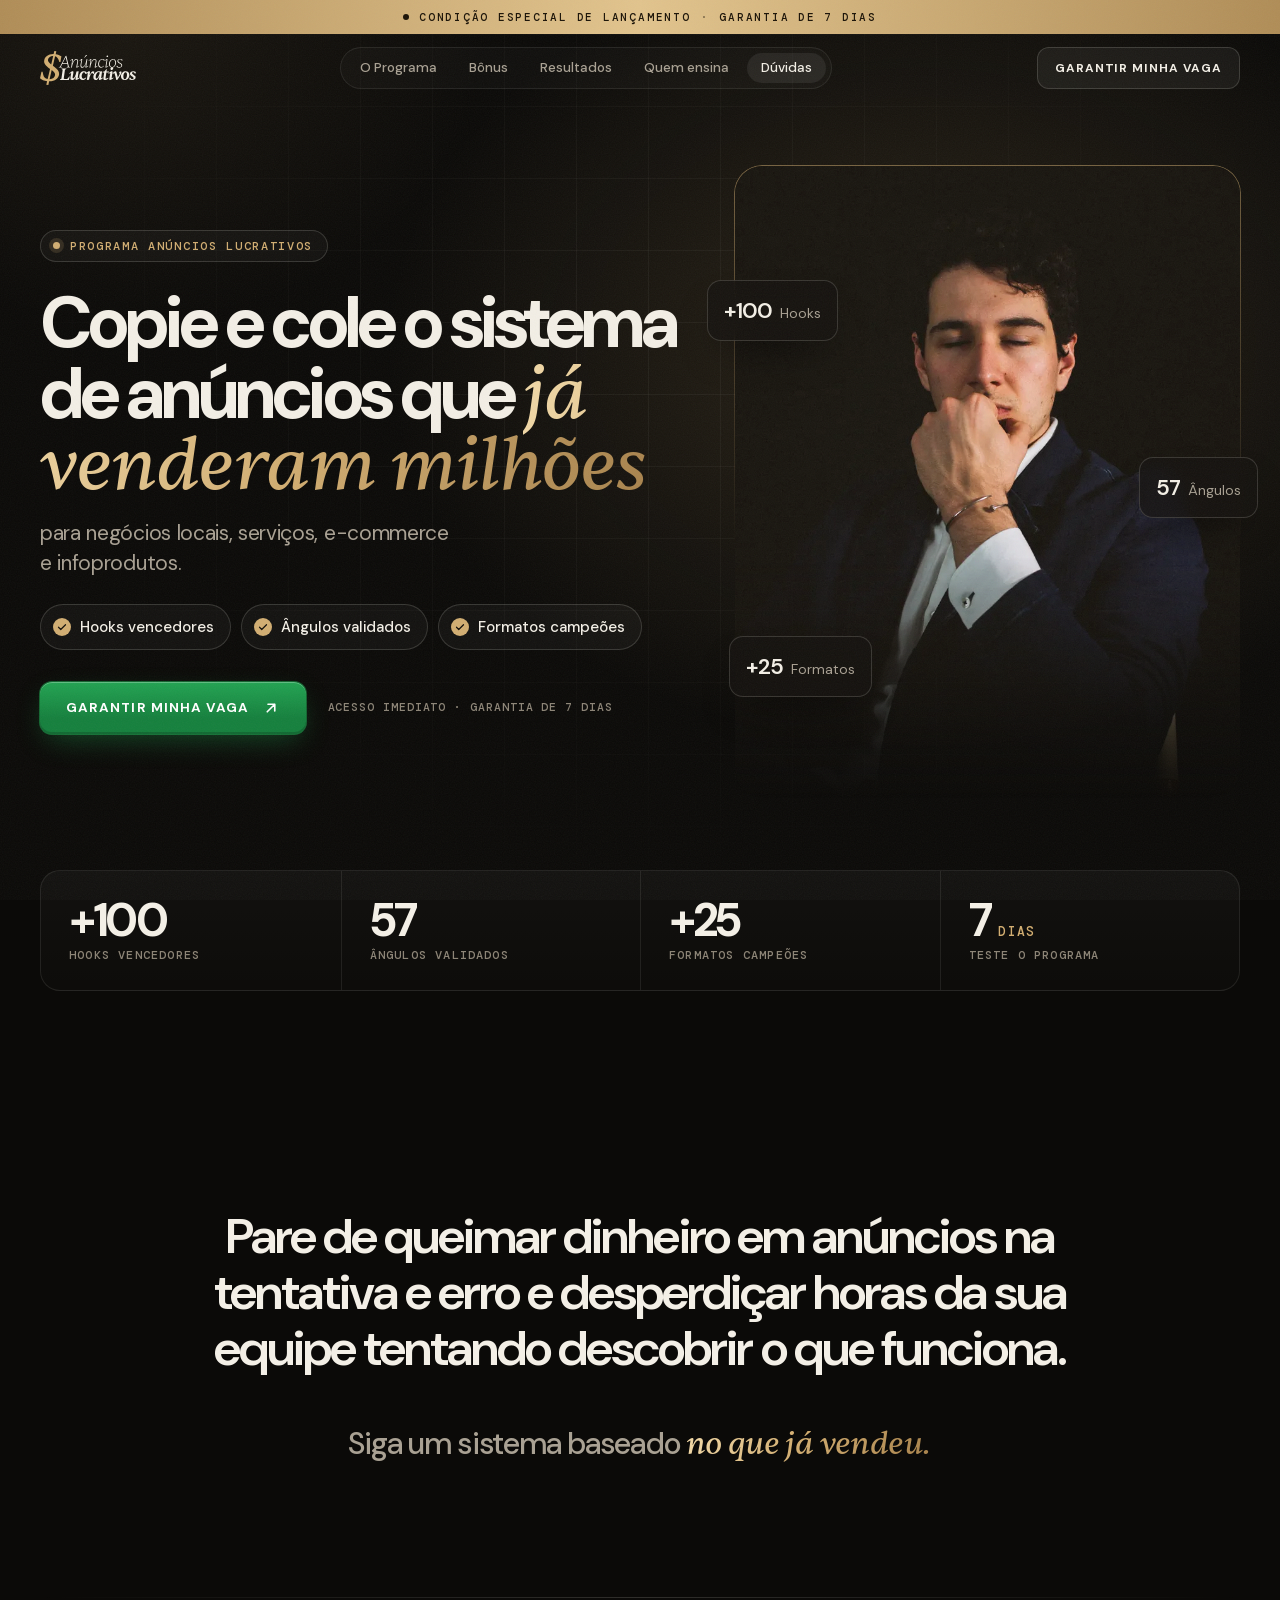
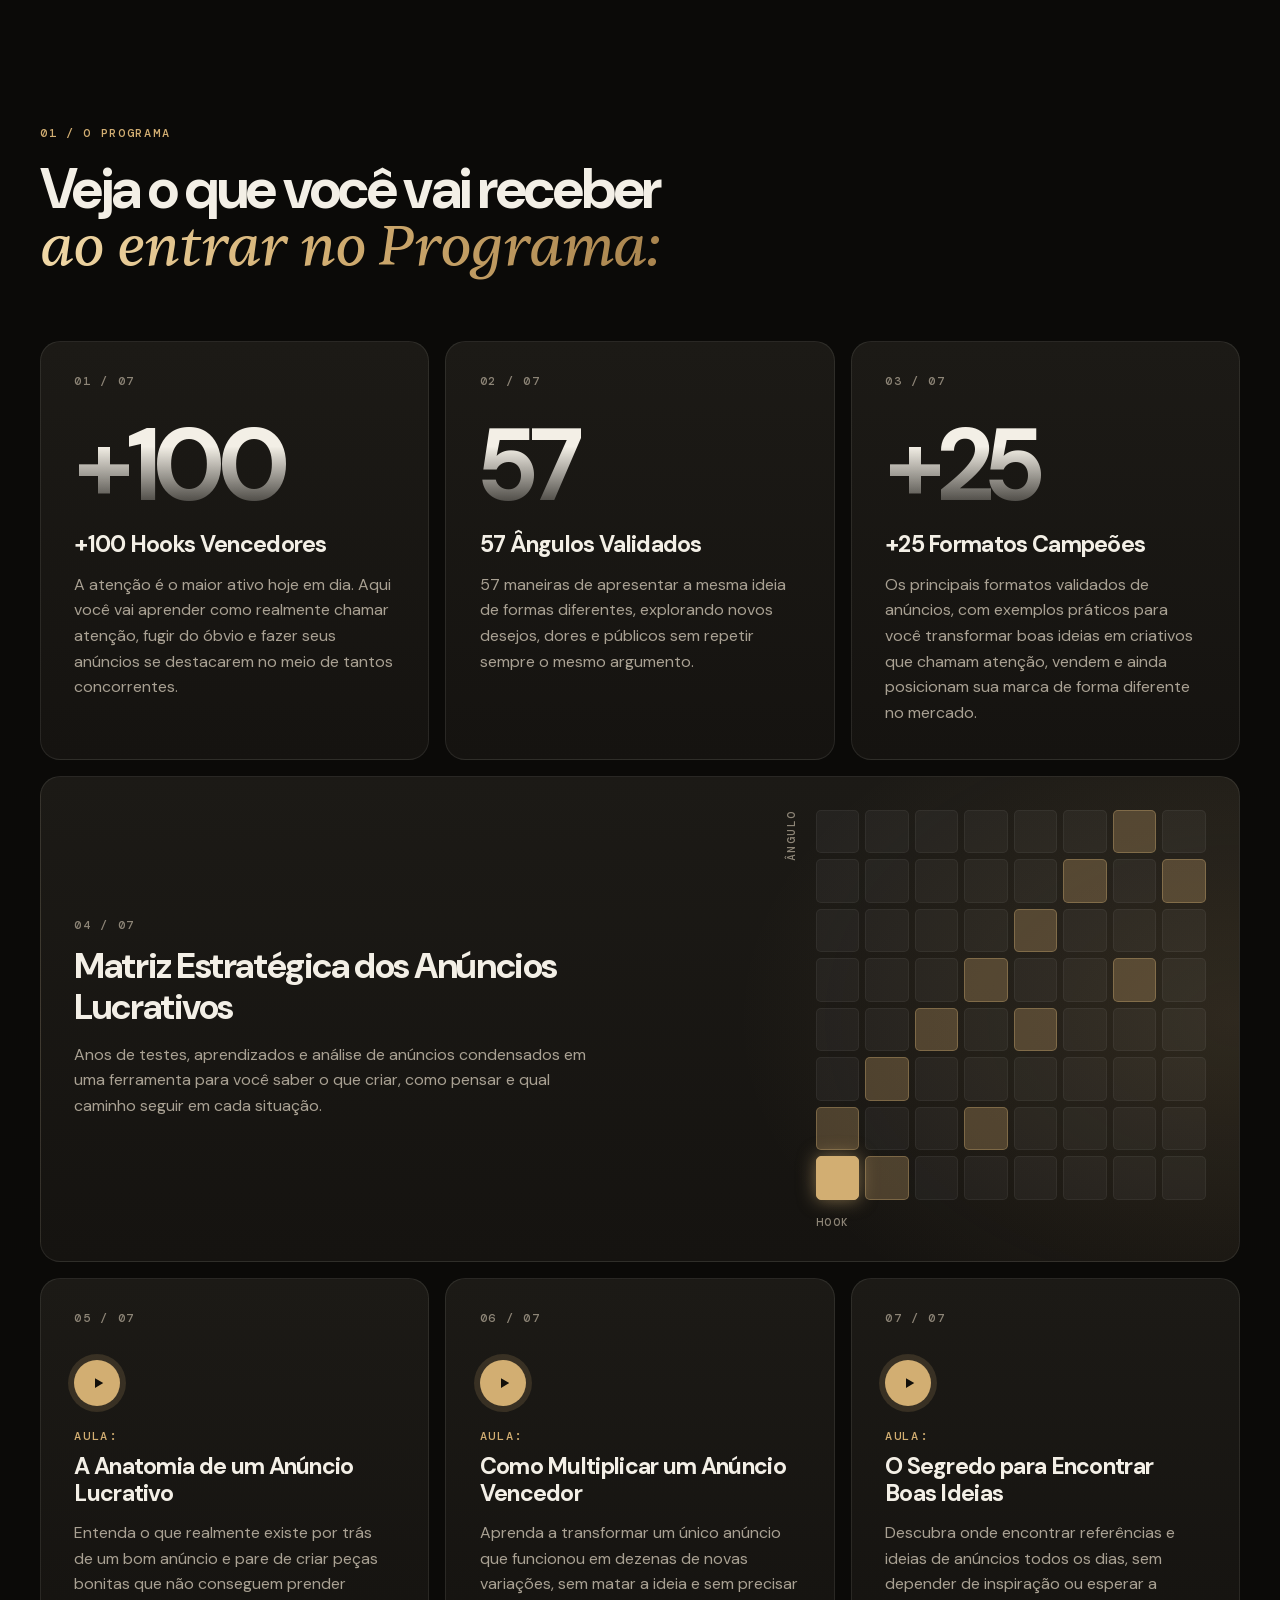
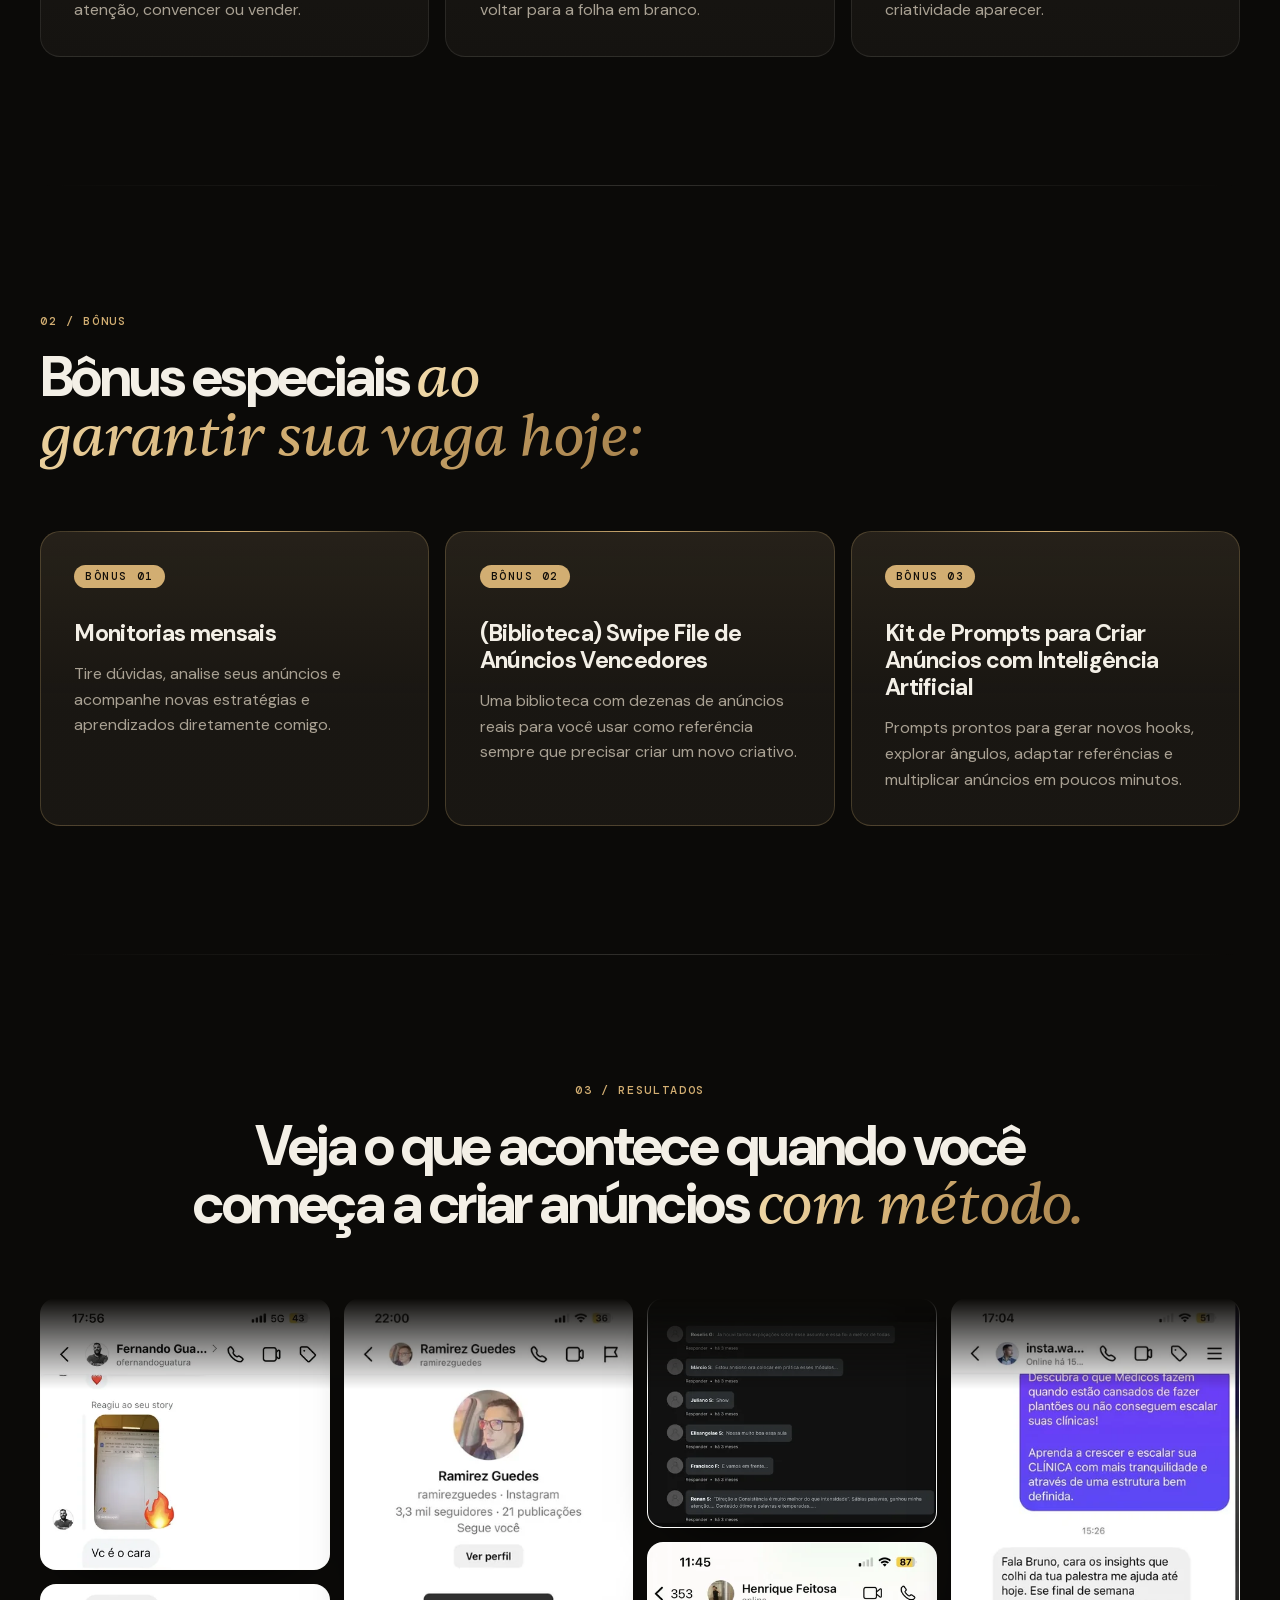
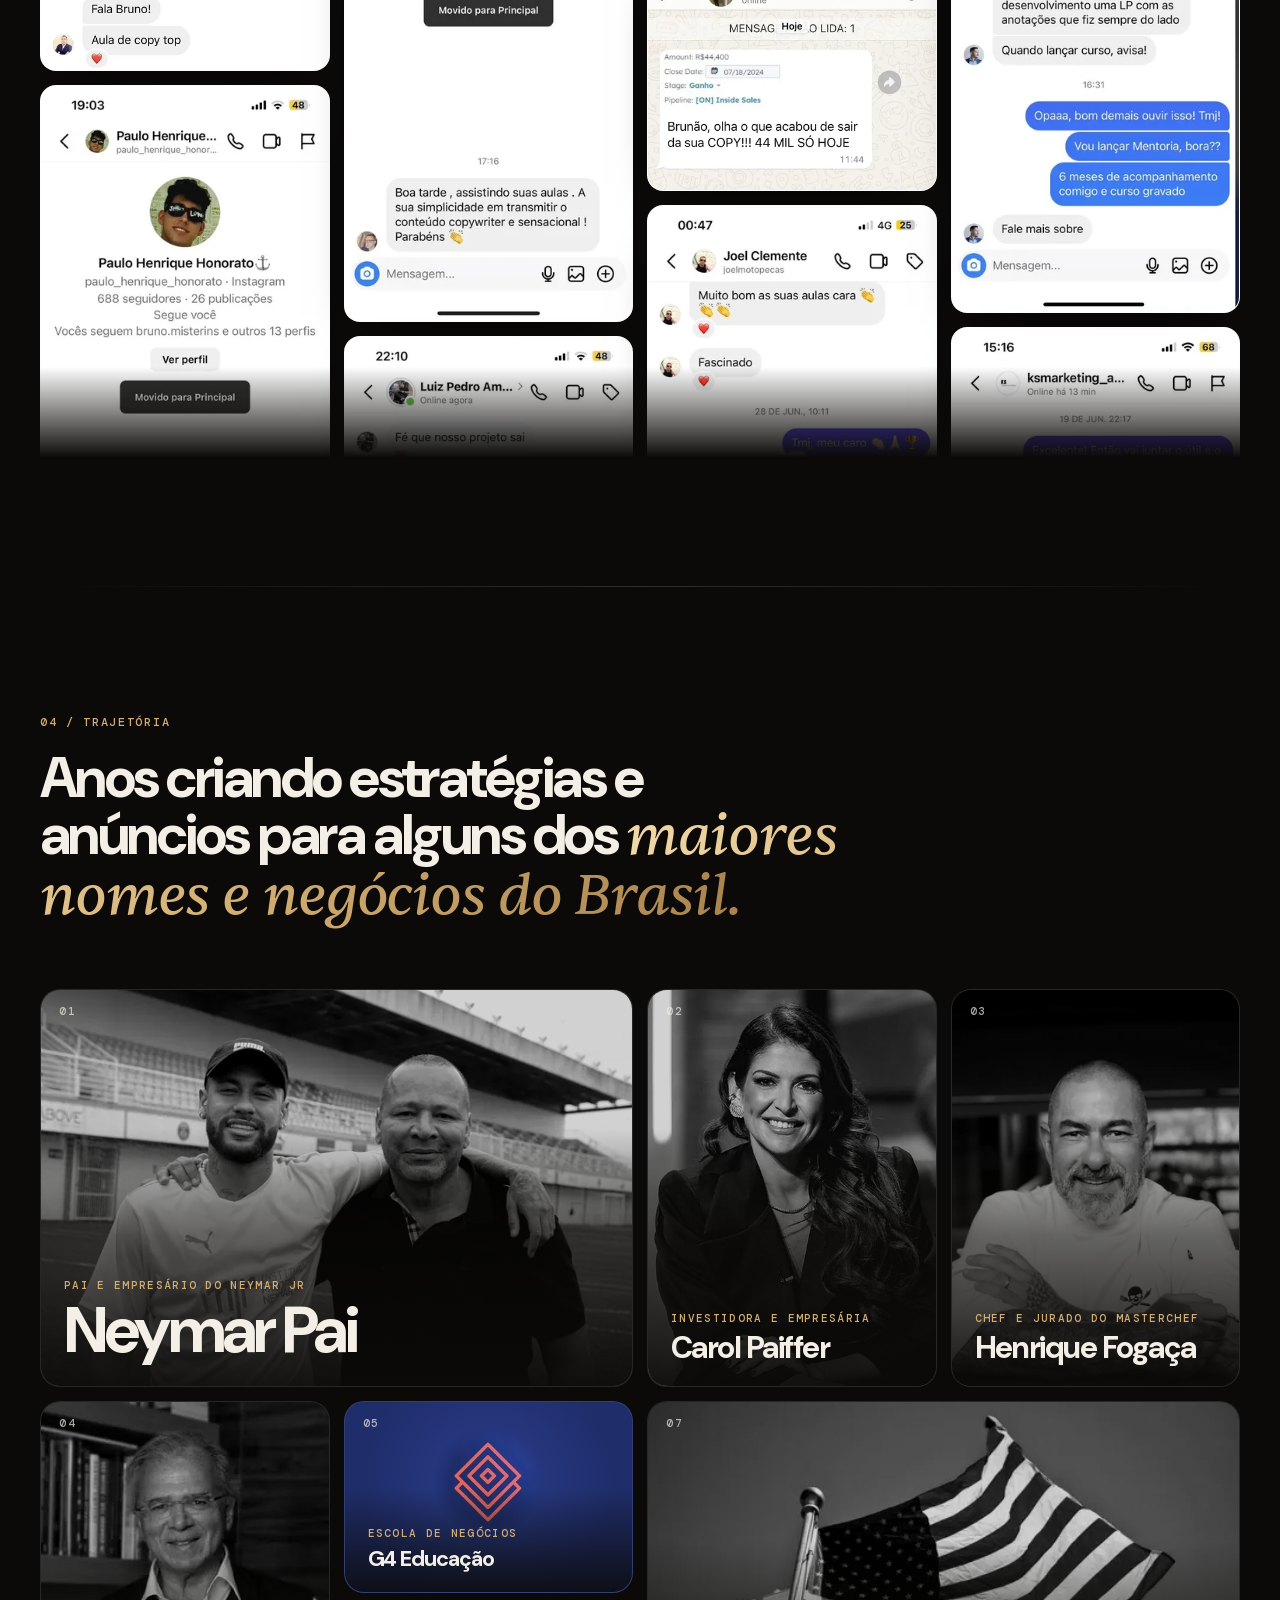
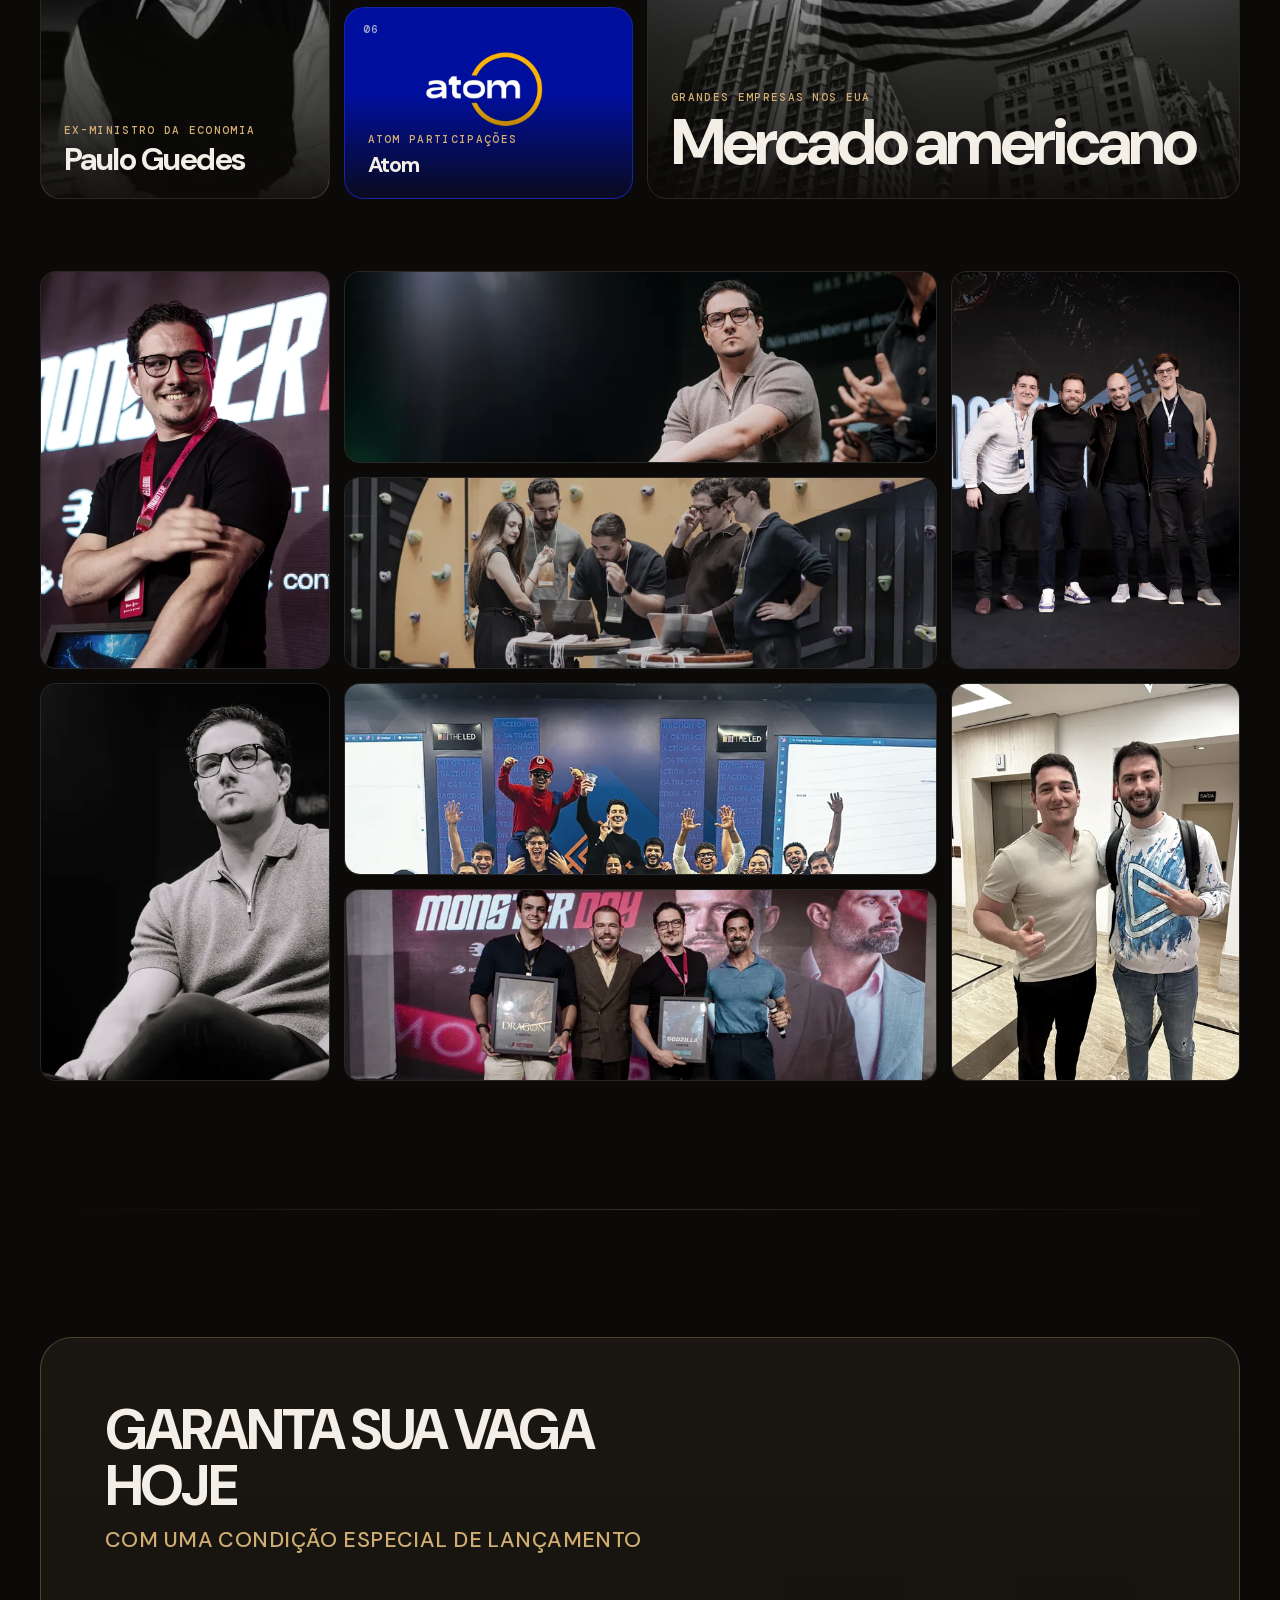
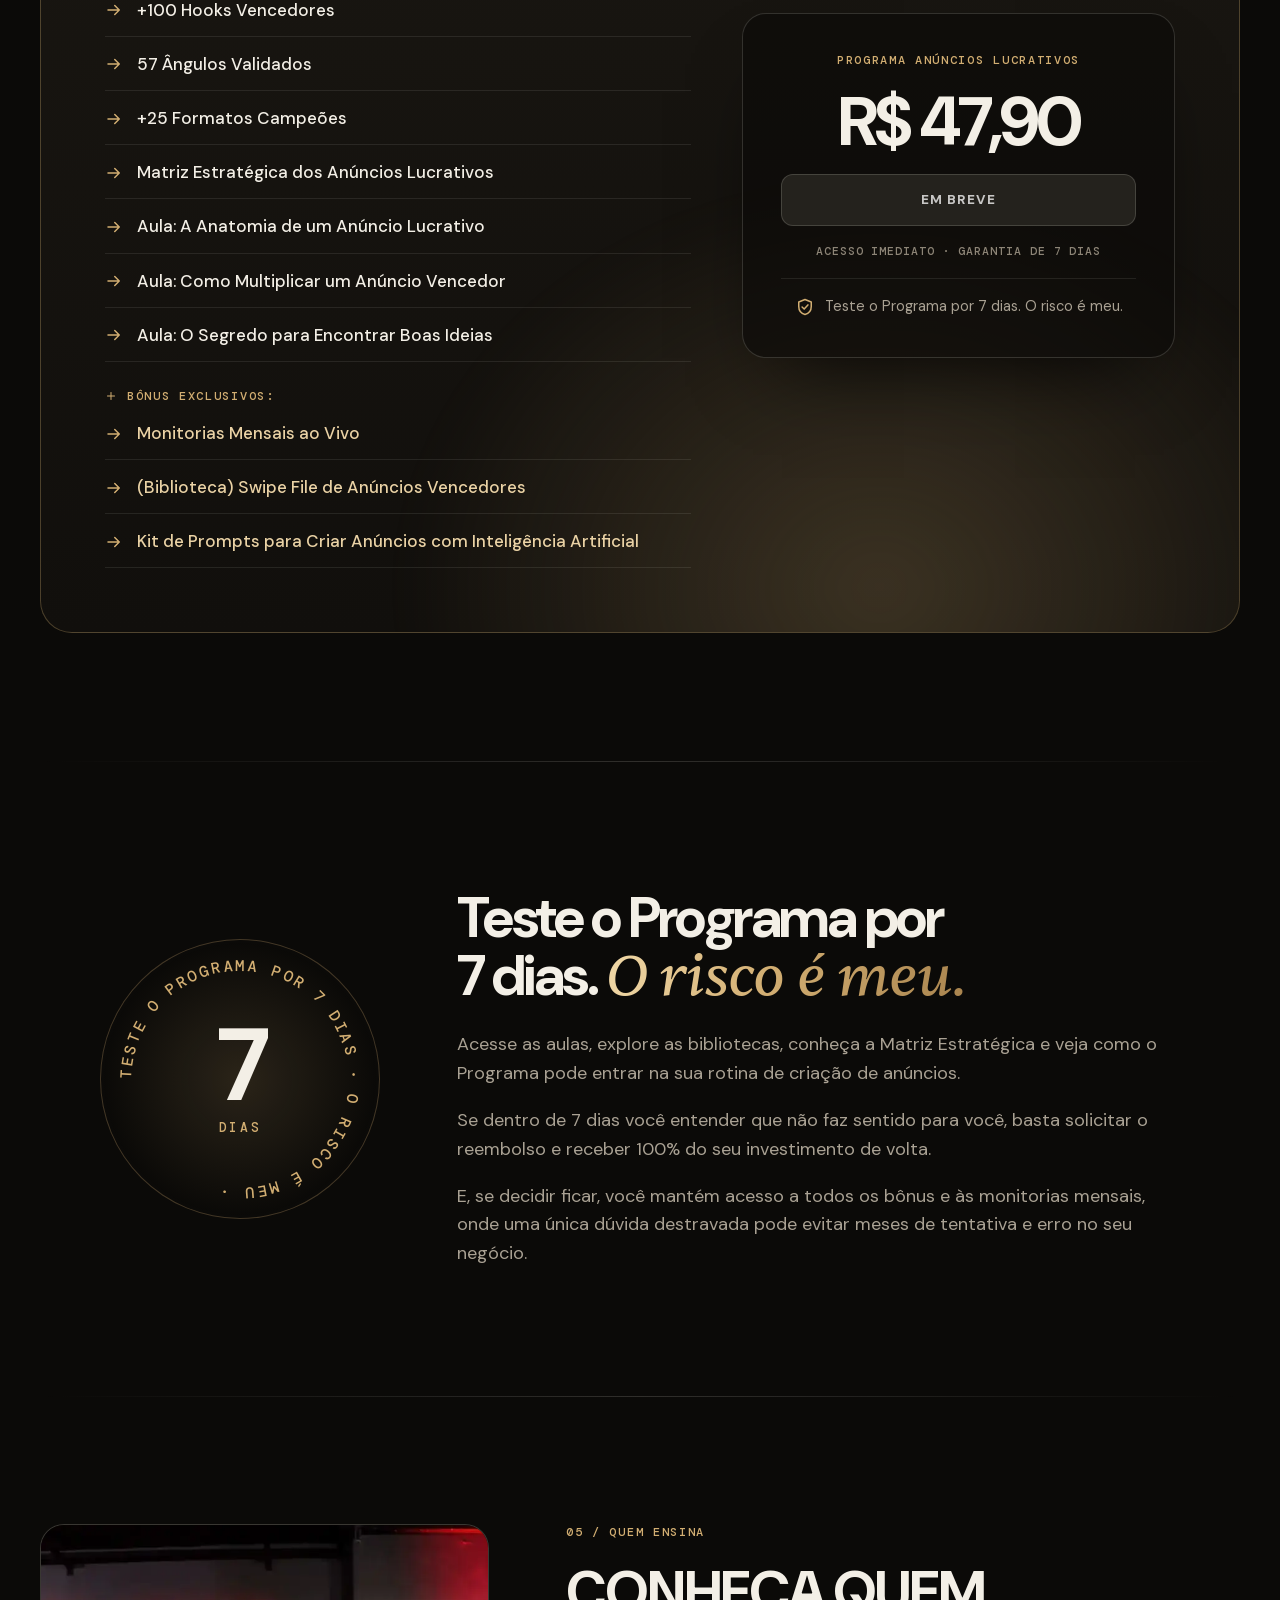
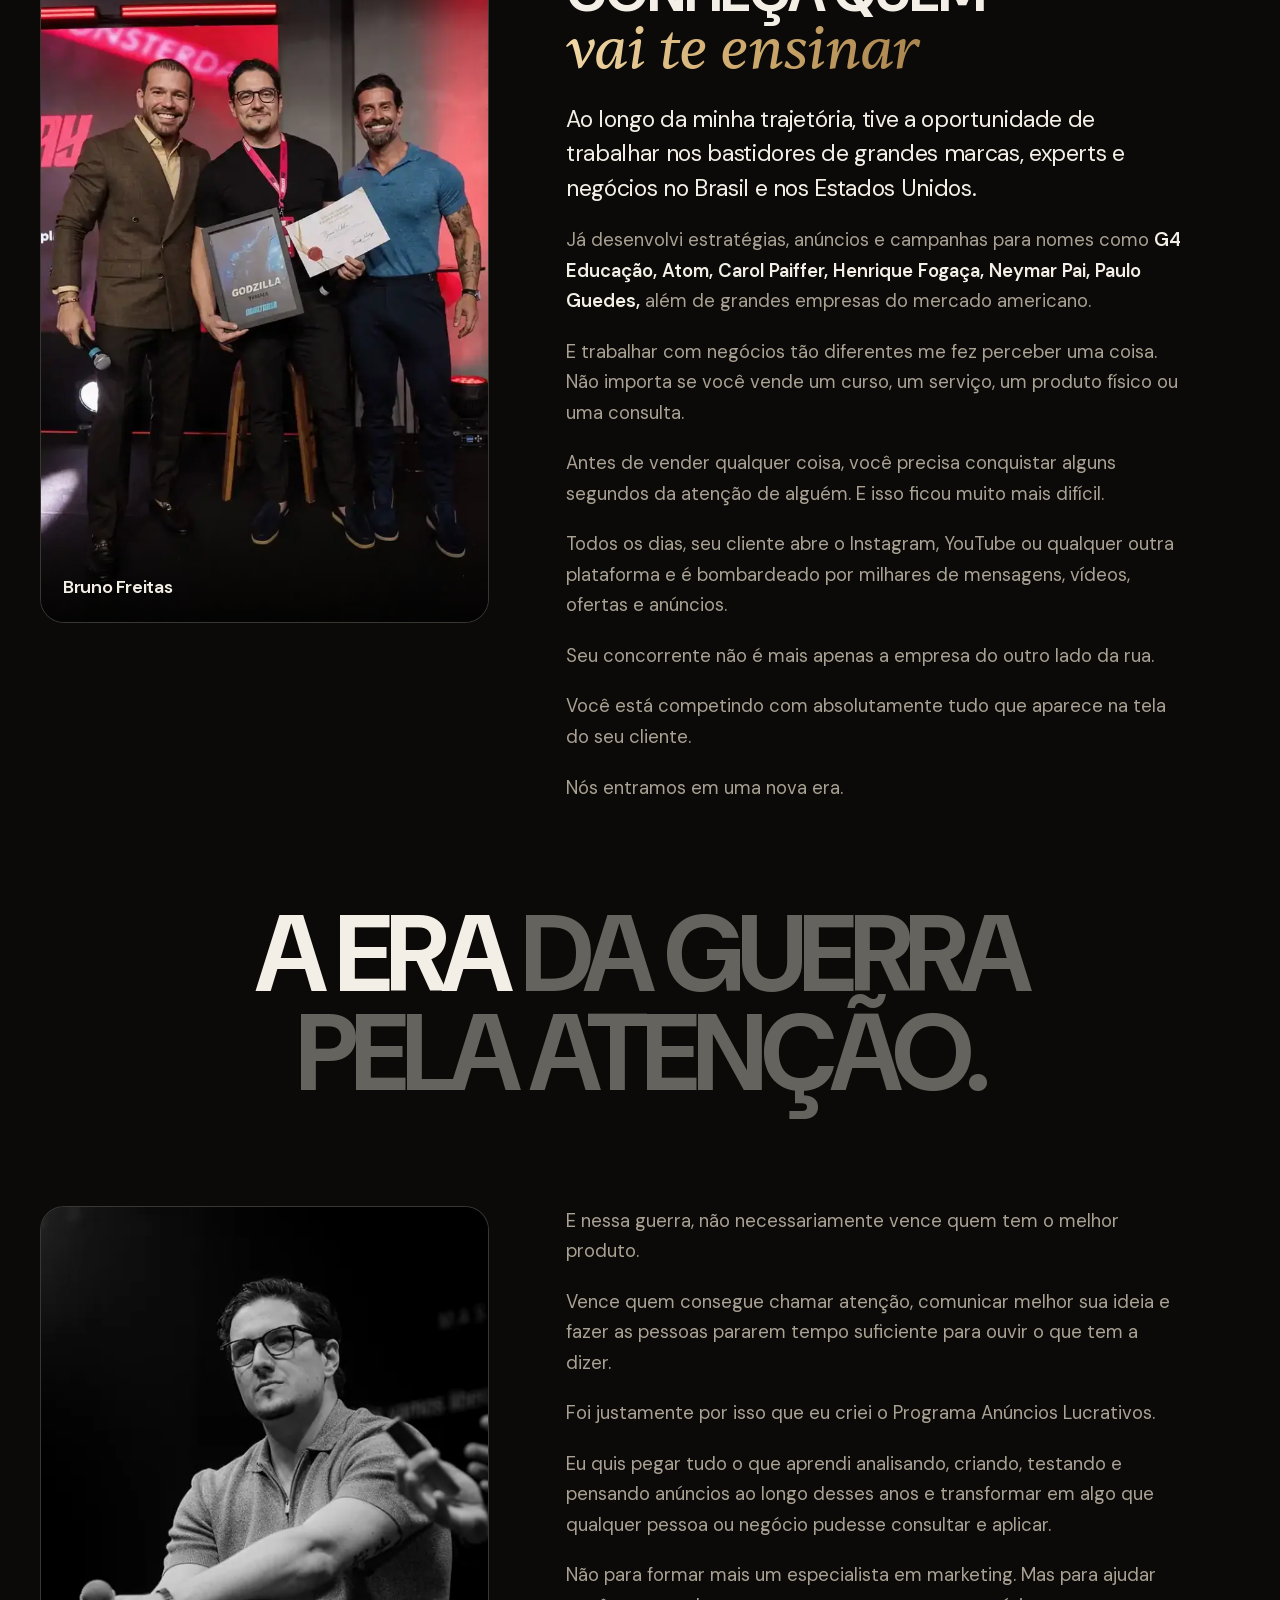
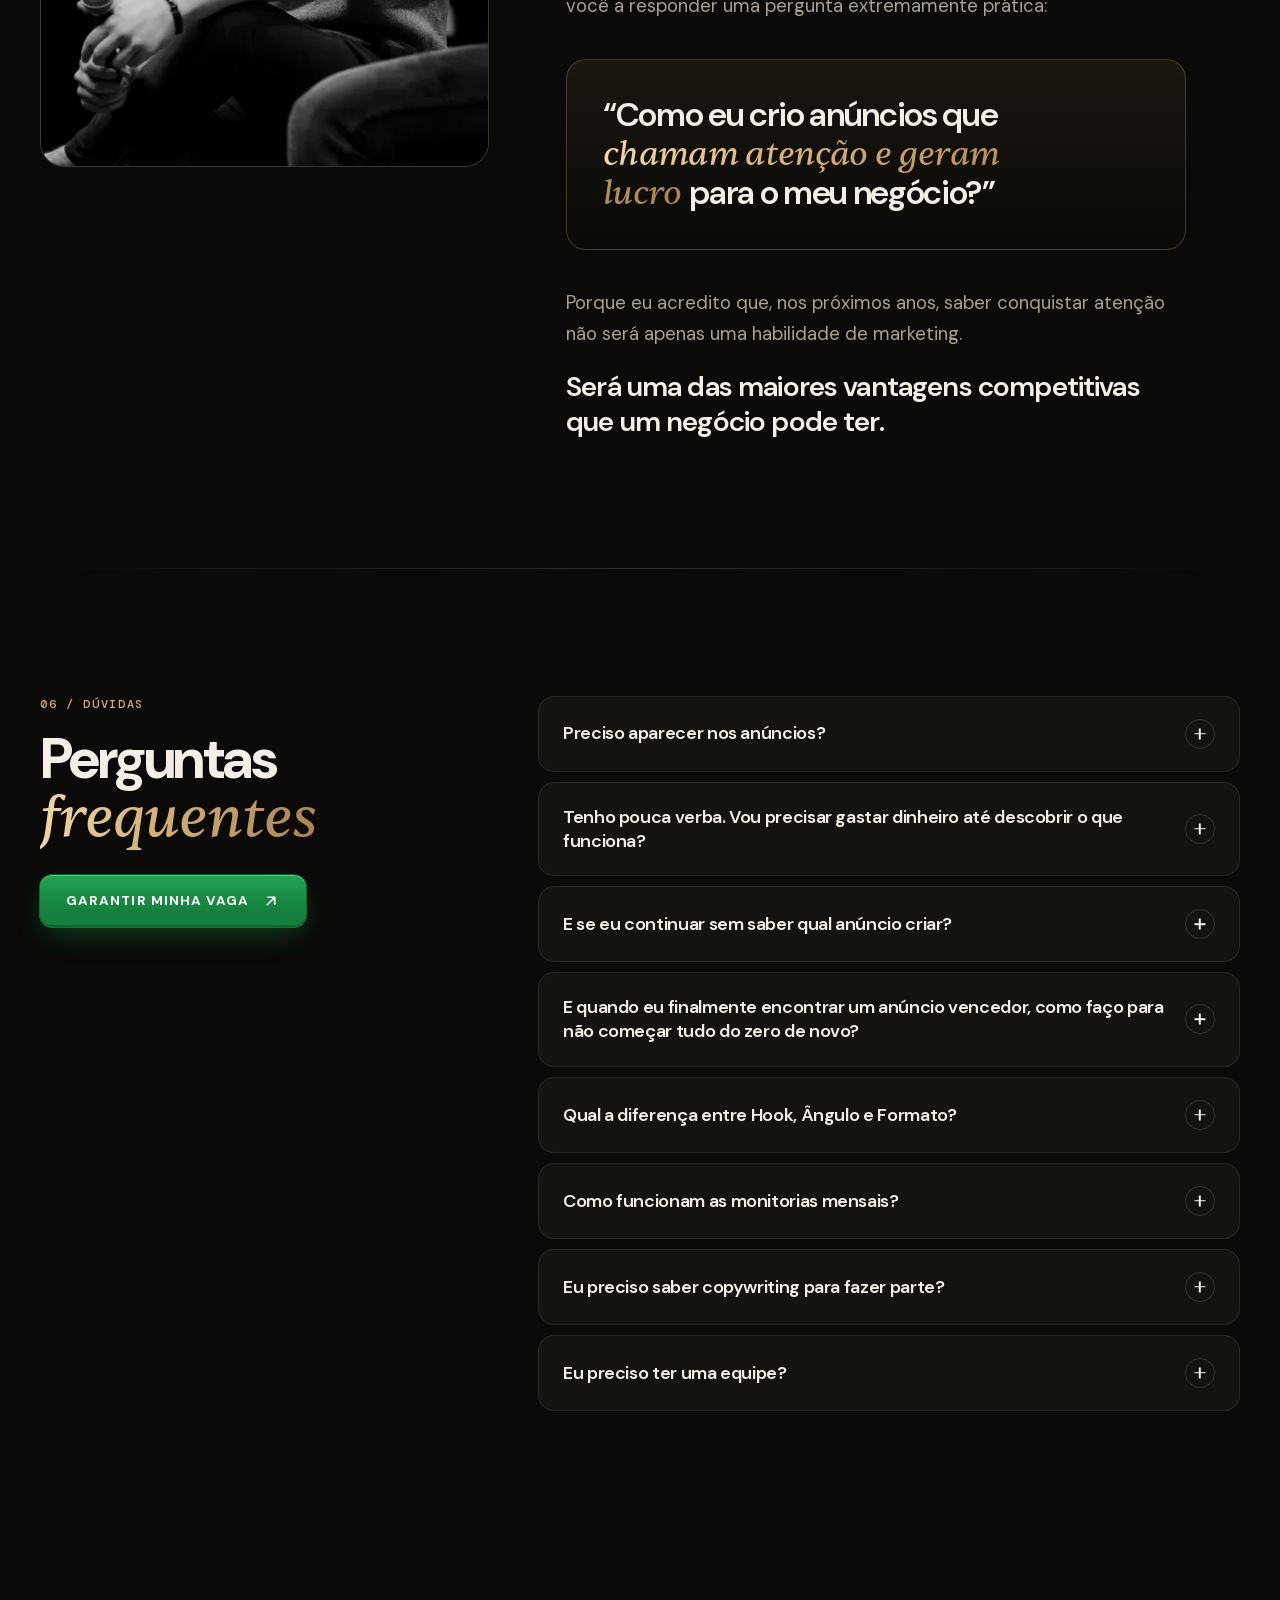
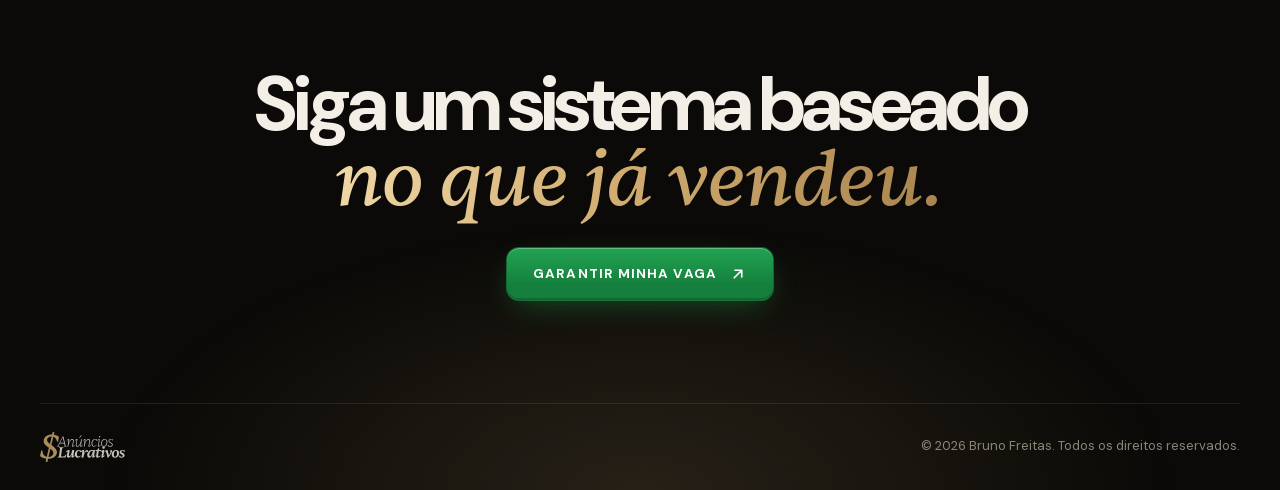
==== v2/index.html @ ea34ddd6 "Mural dos grandes nomes e enquadramento da galeria em /v2 A faixa de nomes com avatares de 40px viro" ====
<!doctype html>
<html lang="pt-BR">
<head>
<meta charset="utf-8">
<meta name="viewport" content="width=device-width, initial-scale=1, viewport-fit=cover">
<title>Programa Anúncios Lucrativos — Bruno Freitas</title>
<meta name="description" content="Copie e cole o sistema de anúncios que já venderam milhões para negócios locais, serviços, e-commerce e infoprodutos. Hooks vencedores, ângulos validados e formatos campeões.">
<meta name="theme-color" content="#0b0a08">
<meta name="color-scheme" content="dark">
<meta property="og:type" content="website">
<meta property="og:url" content="https://anuncioslucrativos.pardaljoao.com/v2">
<meta property="og:title" content="Programa Anúncios Lucrativos — Bruno Freitas">
<meta property="og:description" content="Copie e cole o sistema de anúncios que já venderam milhões para negócios locais, serviços, e-commerce e infoprodutos.">
<meta property="og:image" content="https://anuncioslucrativos.pardaljoao.com/v2/assets/img/bruno-retrato-02-1200.webp">
<link rel="icon" href="/favicon.svg" type="image/svg+xml">
<link rel="preload" href="/v2/assets/fonts/dm-sans-var.woff2" as="font" type="font/woff2" crossorigin>
<link rel="preload" as="image" href="/v2/assets/img/bruno-retrato-02-800.webp"
      imagesrcset="/v2/assets/img/bruno-retrato-02-480.webp 480w, /v2/assets/img/bruno-retrato-02-800.webp 800w, /v2/assets/img/bruno-retrato-02-1200.webp 1200w"
      imagesizes="(max-width: 900px) 92vw, 46vw" fetchpriority="high">
<link rel="stylesheet" href="/v2/css/style.css?v=1">
<script>document.documentElement.classList.add('js')</script>
<script src="/js/config.js?v=1" defer></script>
<script src="/v2/js/main.js?v=1" defer></script>
</head>
<body>

<!-- Ícones: um sprite só, usado por <use>. Nunca glifos: ↗ e ➔ têm variante emoji no iOS. -->
<svg width="0" height="0" style="position:absolute" aria-hidden="true">
  <symbol id="i-ne" viewBox="0 0 24 24"><path d="M7 17 17 7M8 7h9v9" fill="none" stroke="currentColor" stroke-width="2" stroke-linecap="round" stroke-linejoin="round"/></symbol>
  <symbol id="i-seta" viewBox="0 0 24 24"><path d="M4 12h15M13 6l6 6-6 6" fill="none" stroke="currentColor" stroke-width="2" stroke-linecap="round" stroke-linejoin="round"/></symbol>
  <symbol id="i-check" viewBox="0 0 24 24"><path d="m5 12.5 4.5 4.5L19 7.5" fill="none" stroke="currentColor" stroke-width="2.4" stroke-linecap="round" stroke-linejoin="round"/></symbol>
  <symbol id="i-play" viewBox="0 0 24 24"><path d="M8 5.5v13l11-6.5z" fill="currentColor"/></symbol>
  <symbol id="i-mais" viewBox="0 0 24 24"><path d="M12 5v14M5 12h14" fill="none" stroke="currentColor" stroke-width="2" stroke-linecap="round"/></symbol>
  <symbol id="i-escudo" viewBox="0 0 24 24"><path d="M12 3 4.5 6v5.5c0 4.6 3.2 8.4 7.5 9.5 4.3-1.1 7.5-4.9 7.5-9.5V6z" fill="none" stroke="currentColor" stroke-width="1.8" stroke-linejoin="round"/><path d="m8.5 12 2.5 2.5 4.5-5" fill="none" stroke="currentColor" stroke-width="1.8" stroke-linecap="round" stroke-linejoin="round"/></symbol>
</svg>

<a class="pular" href="#conteudo">Pular para o conteúdo</a>

<!-- ═══ FAIXA DO TOPO ═══ -->
<div class="faixa" role="note">
  <span class="faixa__ponto" aria-hidden="true"></span>
  <span>Condição especial de lançamento</span>
  <span class="faixa__sep" aria-hidden="true">·</span>
  <span class="faixa__extra">Garantia de 7 dias</span>
</div>

<!-- ═══ CABEÇALHO ═══ -->
<header class="topo" data-topo>
  <div class="wrap topo__in">
    <a class="marca" href="#topo" aria-label="Programa Anúncios Lucrativos — início">
      <img src="/v2/assets/logo/al-logo-claro.svg" alt="" width="645" height="228">
    </a>
    <nav class="menu" aria-label="Seções">
      <a href="#programa">O Programa</a>
      <a href="#bonus">Bônus</a>
      <a href="#resultados">Resultados</a>
      <a href="#quem-ensina">Quem ensina</a>
      <a href="#duvidas">Dúvidas</a>
    </nav>
    <a class="btn btn--p" href="#oferta" data-cta>Garantir minha vaga</a>
  </div>
</header>

<main id="conteudo">

<!-- ═══ 1. HERO ═══ -->
<section class="hero" id="topo" aria-labelledby="hero-titulo">
  <div class="hero__fundo" aria-hidden="true"></div>
  <div class="wrap hero__grid">
    <div class="hero__copy">
      <p class="rotulo rotulo--ponto" data-entra>Programa Anúncios Lucrativos</p>
      <h1 class="hero__titulo" id="hero-titulo" data-entra>
        Copie e cole o sistema de anúncios que <em>já venderam milhões</em>
        <span class="hero__cauda">para negócios locais, serviços, e-commerce e infoprodutos.</span>
      </h1>
      <ul class="hero__lista" data-entra>
        <li><svg class="ico" aria-hidden="true"><use href="#i-check"/></svg>Hooks vencedores</li>
        <li><svg class="ico" aria-hidden="true"><use href="#i-check"/></svg>Ângulos validados</li>
        <li><svg class="ico" aria-hidden="true"><use href="#i-check"/></svg>Formatos campeões</li>
      </ul>
      <div class="hero__acao" data-entra>
        <a class="btn btn--g" href="#oferta" data-cta>Garantir minha vaga</a>
        <p class="nota" data-cta-sub>Acesso imediato · Garantia de 7 dias</p>
      </div>
    </div>

    <figure class="hero__foto">
      <img src="/v2/assets/img/bruno-retrato-02-800.webp"
           srcset="/v2/assets/img/bruno-retrato-02-480.webp 480w, /v2/assets/img/bruno-retrato-02-800.webp 800w, /v2/assets/img/bruno-retrato-02-1200.webp 1200w"
           sizes="(max-width: 900px) 92vw, 46vw"
           width="1200" height="1500" alt="Bruno Freitas" fetchpriority="high" decoding="async">
      <span class="selo selo--a" aria-hidden="true"><b>+100</b> Hooks</span>
      <span class="selo selo--b" aria-hidden="true"><b>57</b> Ângulos</span>
      <span class="selo selo--c" aria-hidden="true"><b>+25</b> Formatos</span>
    </figure>
  </div>

  <div class="wrap">
    <dl class="numeros" data-r>
      <div><dt><span data-conta="100" data-pre="+">+100</span></dt><dd>Hooks Vencedores</dd></div>
      <div><dt><span data-conta="57">57</span></dt><dd>Ângulos Validados</dd></div>
      <div><dt><span data-conta="25" data-pre="+">+25</span></dt><dd>Formatos Campeões</dd></div>
      <div><dt><span data-conta="7">7</span><small>dias</small></dt><dd>Teste o Programa</dd></div>
    </dl>
  </div>
</section>

<!-- ═══ 2. O PROBLEMA ═══ -->
<section class="sec problema" aria-label="O problema">
  <div class="wrap estreito">
    <p class="problema__texto" data-palavras>Pare de queimar dinheiro em anúncios na tentativa e erro e desperdiçar horas da sua equipe tentando descobrir o que funciona.</p>
    <p class="problema__virada" data-r>Siga um sistema baseado <em>no que já vendeu.</em></p>
  </div>
</section>

<!-- ═══ 3. O QUE VOCÊ RECEBE ═══ -->
<section class="sec" id="programa" aria-labelledby="prog-titulo">
  <div class="wrap">
    <header class="cab" data-r>
      <p class="rotulo">01 / O Programa</p>
      <h2 class="titulo" id="prog-titulo">Veja o que você vai receber <em>ao entrar no Programa:</em></h2>
    </header>

    <div class="bento">
      <article class="card card--num" data-r>
        <span class="card__idx">01</span>
        <p class="card__grande" aria-hidden="true">+100</p>
        <h3>+100 Hooks Vencedores</h3>
        <p>A atenção é o maior ativo hoje em dia. Aqui você vai aprender como realmente chamar atenção, fugir do óbvio e fazer seus anúncios se destacarem no meio de tantos concorrentes.</p>
      </article>
      <article class="card card--num" data-r>
        <span class="card__idx">02</span>
        <p class="card__grande" aria-hidden="true">57</p>
        <h3>57 Ângulos Validados</h3>
        <p>57 maneiras de apresentar a mesma ideia de formas diferentes, explorando novos desejos, dores e públicos sem repetir sempre o mesmo argumento.</p>
      </article>
      <article class="card card--num" data-r>
        <span class="card__idx">03</span>
        <p class="card__grande" aria-hidden="true">+25</p>
        <h3>+25 Formatos Campeões</h3>
        <p>Os principais formatos validados de anúncios, com exemplos práticos para você transformar boas ideias em criativos que chamam atenção, vendem e ainda posicionam sua marca de forma diferente no mercado.</p>
      </article>

      <article class="card card--matriz" data-r>
        <div class="matriz__copy">
          <span class="card__idx">04</span>
          <h3>Matriz Estratégica dos Anúncios Lucrativos</h3>
          <p>Anos de testes, aprendizados e análise de anúncios condensados em uma ferramenta para você saber o que criar, como pensar e qual caminho seguir em cada situação.</p>
        </div>
        <div class="matriz__arte" aria-hidden="true">
          <span class="matriz__eixo matriz__eixo--x">Hook</span>
          <span class="matriz__eixo matriz__eixo--y">Ângulo</span>
          <div class="matriz__grade" data-matriz></div>
        </div>
      </article>

      <article class="card card--aula" data-r>
        <span class="card__idx">05</span>
        <span class="aula__play" aria-hidden="true"><svg class="ico"><use href="#i-play"/></svg></span>
        <h3><span class="aula__tag">Aula:</span> A Anatomia de um Anúncio Lucrativo</h3>
        <p>Entenda o que realmente existe por trás de um bom anúncio e pare de criar peças bonitas que não conseguem prender atenção, convencer ou vender.</p>
      </article>
      <article class="card card--aula" data-r>
        <span class="card__idx">06</span>
        <span class="aula__play" aria-hidden="true"><svg class="ico"><use href="#i-play"/></svg></span>
        <h3><span class="aula__tag">Aula:</span> Como Multiplicar um Anúncio Vencedor</h3>
        <p>Aprenda a transformar um único anúncio que funcionou em dezenas de novas variações, sem matar a ideia e sem precisar voltar para a folha em branco.</p>
      </article>
      <article class="card card--aula" data-r>
        <span class="card__idx">07</span>
        <span class="aula__play" aria-hidden="true"><svg class="ico"><use href="#i-play"/></svg></span>
        <h3><span class="aula__tag">Aula:</span> O Segredo para Encontrar Boas Ideias</h3>
        <p>Descubra onde encontrar referências e ideias de anúncios todos os dias, sem depender de inspiração ou esperar a criatividade aparecer.</p>
      </article>
    </div>
  </div>
</section>

<!-- ═══ 4. BÔNUS ═══ -->
<section class="sec" id="bonus" aria-labelledby="bonus-titulo">
  <div class="wrap">
    <header class="cab" data-r>
      <p class="rotulo">02 / Bônus</p>
      <h2 class="titulo" id="bonus-titulo">Bônus especiais <em>ao garantir sua vaga hoje:</em></h2>
    </header>

    <div class="bonus">
      <article class="bonus__card" data-r>
        <span class="bonus__tag">Bônus 01</span>
        <h3>Monitorias mensais</h3>
        <p>Tire dúvidas, analise seus anúncios e acompanhe novas estratégias e aprendizados diretamente comigo.</p>
      </article>
      <article class="bonus__card" data-r>
        <span class="bonus__tag">Bônus 02</span>
        <h3>(Biblioteca) Swipe File de Anúncios Vencedores</h3>
        <p>Uma biblioteca com dezenas de anúncios reais para você usar como referência sempre que precisar criar um novo criativo.</p>
      </article>
      <article class="bonus__card" data-r>
        <span class="bonus__tag">Bônus 03</span>
        <h3>Kit de Prompts para Criar Anúncios com Inteligência Artificial</h3>
        <p>Prompts prontos para gerar novos hooks, explorar ângulos, adaptar referências e multiplicar anúncios em poucos minutos.</p>
      </article>
    </div>
  </div>
</section>

<!-- ═══ 5. RESULTADOS ═══ -->
<section class="sec" id="resultados" aria-labelledby="res-titulo">
  <div class="wrap">
    <header class="cab cab--centro" data-r>
      <p class="rotulo">03 / Resultados</p>
      <h2 class="titulo" id="res-titulo">Veja o que acontece quando você começa a criar anúncios <em>com método.</em></h2>
    </header>

    <!-- A lista é a fonte; o JS distribui em colunas que rolam sozinhas. Sem JS, vira grade. -->
    <div class="mural" data-mural>
      <figure><img src="/v2/assets/img/prova-01-800.webp" srcset="/v2/assets/img/prova-01-480.webp 480w, /v2/assets/img/prova-01-800.webp 800w, /v2/assets/img/prova-01-1200.webp 1080w" sizes="(max-width: 700px) 46vw, (max-width: 1024px) 31vw, 290px" width="800" height="751" alt="Mensagem de aluno com resultado" loading="lazy" decoding="async"></figure>
      <figure><img src="/v2/assets/img/prova-02-800.webp" srcset="/v2/assets/img/prova-02-480.webp 222w, /v2/assets/img/prova-02-800.webp 370w, /v2/assets/img/prova-02-1200.webp 555w" sizes="(max-width: 700px) 46vw, (max-width: 1024px) 31vw, 290px" width="370" height="800" alt="Mensagem de aluno com resultado" loading="lazy" decoding="async"></figure>
      <figure><img src="/v2/assets/img/prova-03-800.webp" srcset="/v2/assets/img/prova-03-480.webp 480w, /v2/assets/img/prova-03-800.webp 800w, /v2/assets/img/prova-03-1200.webp 1087w" sizes="(max-width: 700px) 46vw, (max-width: 1024px) 31vw, 290px" width="800" height="633" alt="Mensagem de aluno com resultado" loading="lazy" decoding="async"></figure>
      <figure><img src="/v2/assets/img/prova-05-800.webp" srcset="/v2/assets/img/prova-05-480.webp 225w, /v2/assets/img/prova-05-800.webp 375w, /v2/assets/img/prova-05-1200.webp 562w" sizes="(max-width: 700px) 46vw, (max-width: 1024px) 31vw, 290px" width="375" height="800" alt="Mensagem de aluno com resultado" loading="lazy" decoding="async"></figure>
      <figure><img src="/v2/assets/img/prova-04-800.webp" srcset="/v2/assets/img/prova-04-480.webp 480w, /v2/assets/img/prova-04-800.webp 800w, /v2/assets/img/prova-04-1200.webp 1170w" sizes="(max-width: 700px) 46vw, (max-width: 1024px) 31vw, 290px" width="800" height="237" alt="Mensagem de aluno com resultado" loading="lazy" decoding="async"></figure>
      <figure><img src="/v2/assets/img/prova-06-800.webp" srcset="/v2/assets/img/prova-06-480.webp 222w, /v2/assets/img/prova-06-800.webp 370w, /v2/assets/img/prova-06-1200.webp 555w" sizes="(max-width: 700px) 46vw, (max-width: 1024px) 31vw, 290px" width="370" height="800" alt="Mensagem de aluno com resultado" loading="lazy" decoding="async"></figure>
      <figure><img src="/v2/assets/img/prova-07-800.webp" srcset="/v2/assets/img/prova-07-480.webp 480w, /v2/assets/img/prova-07-800.webp 800w, /v2/assets/img/prova-07-1200.webp 1080w" sizes="(max-width: 700px) 46vw, (max-width: 1024px) 31vw, 290px" width="800" height="689" alt="Mensagem de aluno com resultado" loading="lazy" decoding="async"></figure>
      <figure><img src="/v2/assets/img/prova-08-800.webp" srcset="/v2/assets/img/prova-08-480.webp 222w, /v2/assets/img/prova-08-800.webp 370w, /v2/assets/img/prova-08-1200.webp 555w" sizes="(max-width: 700px) 46vw, (max-width: 1024px) 31vw, 290px" width="370" height="800" alt="Mensagem de aluno com resultado" loading="lazy" decoding="async"></figure>
      <figure><img src="/v2/assets/img/prova-09-800.webp" srcset="/v2/assets/img/prova-09-480.webp 222w, /v2/assets/img/prova-09-800.webp 370w, /v2/assets/img/prova-09-1200.webp 555w" sizes="(max-width: 700px) 46vw, (max-width: 1024px) 31vw, 290px" width="370" height="800" alt="Mensagem de aluno com resultado" loading="lazy" decoding="async"></figure>
      <figure><img src="/v2/assets/img/prova-11-800.webp" srcset="/v2/assets/img/prova-11-480.webp 480w, /v2/assets/img/prova-11-800.webp 800w, /v2/assets/img/prova-11-1200.webp 1080w" sizes="(max-width: 700px) 46vw, (max-width: 1024px) 31vw, 290px" width="800" height="693" alt="Mensagem de aluno com resultado" loading="lazy" decoding="async"></figure>
      <figure><img src="/v2/assets/img/prova-10-800.webp" srcset="/v2/assets/img/prova-10-480.webp 222w, /v2/assets/img/prova-10-800.webp 370w, /v2/assets/img/prova-10-1200.webp 555w" sizes="(max-width: 700px) 46vw, (max-width: 1024px) 31vw, 290px" width="370" height="800" alt="Mensagem de aluno com resultado" loading="lazy" decoding="async"></figure>
      <figure><img src="/v2/assets/img/prova-12-800.webp" srcset="/v2/assets/img/prova-12-480.webp 222w, /v2/assets/img/prova-12-800.webp 370w, /v2/assets/img/prova-12-1200.webp 555w" sizes="(max-width: 700px) 46vw, (max-width: 1024px) 31vw, 290px" width="370" height="800" alt="Mensagem de aluno com resultado" loading="lazy" decoding="async"></figure>
    </div>
  </div>
</section>

<!-- ═══ 6. TRAJETÓRIA ═══ -->
<section class="sec" id="trajetoria" aria-labelledby="traj-titulo">
  <div class="wrap">
    <header class="cab" data-r>
      <p class="rotulo">04 / Trajetória</p>
      <h2 class="titulo" id="traj-titulo">Anos criando estratégias e anúncios para alguns dos <em>maiores nomes e negócios do Brasil.</em></h2>
    </header>
  </div>

  <div class="wrap">
    <ul class="nomes" aria-label="Nomes atendidos">
      <li class="nome nome--np" data-r>
        <img src="/v2/assets/img/nome-neymar-pai-640.webp" srcset="/v2/assets/img/nome-neymar-pai-640.webp 640w, /v2/assets/img/nome-neymar-pai-1100.webp 1100w" sizes="(max-width: 700px) 92vw, 50vw" width="1100" height="1100" alt="" loading="lazy" decoding="async" style="object-position:50% 30%">
        <span class="nome__idx" aria-hidden="true">01</span>
        <p class="nome__info"><span class="nome__tag">Pai e empresário do Neymar Jr</span><span class="nome__nome">Neymar Pai</span></p>
      </li>
      <li class="nome nome--ca" data-r>
        <img src="/v2/assets/img/nome-carol-paiffer-480.webp" srcset="/v2/assets/img/nome-carol-paiffer-480.webp 480w, /v2/assets/img/nome-carol-paiffer-636.webp 636w" sizes="(max-width: 700px) 46vw, 25vw" width="636" height="784" alt="" loading="lazy" decoding="async" style="object-position:50% 20%">
        <span class="nome__idx" aria-hidden="true">02</span>
        <p class="nome__info"><span class="nome__tag">Investidora e empresária</span><span class="nome__nome">Carol Paiffer</span></p>
      </li>
      <li class="nome nome--hf" data-r>
        <img src="/v2/assets/img/nome-henrique-fogaca-480.webp" srcset="/v2/assets/img/nome-henrique-fogaca-480.webp 480w, /v2/assets/img/nome-henrique-fogaca-800.webp 800w" sizes="(max-width: 700px) 46vw, 25vw" width="800" height="800" alt="" loading="lazy" decoding="async" style="object-position:50% 25%">
        <span class="nome__idx" aria-hidden="true">03</span>
        <p class="nome__info"><span class="nome__tag">Chef e jurado do MasterChef</span><span class="nome__nome">Henrique Fogaça</span></p>
      </li>
      <li class="nome nome--pg" data-r>
        <img src="/v2/assets/img/nome-paulo-guedes-447.webp" srcset="/v2/assets/img/nome-paulo-guedes-447.webp 447w" sizes="(max-width: 700px) 46vw, 25vw" width="447" height="447" alt="" loading="lazy" decoding="async" style="object-position:52% 30%">
        <span class="nome__idx" aria-hidden="true">04</span>
        <p class="nome__info"><span class="nome__tag">Ex-ministro da Economia</span><span class="nome__nome">Paulo Guedes</span></p>
      </li>
      <li class="nome nome--g4 nome--marca" data-r>
        <img class="nome__logo" src="/v2/assets/img/nome-g4-educacao-210.webp" width="210" height="210" alt="" loading="lazy" decoding="async">
        <span class="nome__idx" aria-hidden="true">05</span>
        <p class="nome__info"><span class="nome__tag">Escola de negócios</span><span class="nome__nome">G4 Educação</span></p>
      </li>
      <li class="nome nome--at nome--marca" data-r>
        <img class="nome__logo" src="/v2/assets/img/nome-atom-400.webp" width="400" height="400" alt="" loading="lazy" decoding="async">
        <span class="nome__idx" aria-hidden="true">06</span>
        <p class="nome__info"><span class="nome__tag">Atom Participações</span><span class="nome__nome">Atom</span></p>
      </li>
      <li class="nome nome--mu" data-r>
        <img src="/v2/assets/img/nome-mercado-americano-640.webp" srcset="/v2/assets/img/nome-mercado-americano-640.webp 640w, /v2/assets/img/nome-mercado-americano-1200.webp 1200w" sizes="(max-width: 700px) 92vw, 50vw" width="1200" height="638" alt="" loading="lazy" decoding="async" style="object-position:50% 35%">
        <span class="nome__idx" aria-hidden="true">07</span>
        <p class="nome__info"><span class="nome__tag">Grandes empresas nos EUA</span><span class="nome__nome">Mercado americano</span></p>
      </li>
    </ul>
  </div>

  <div class="wrap">
    <div class="galeria">
      <figure class="g g--a" data-r><img src="/v2/assets/img/premio-01-800.webp" srcset="/v2/assets/img/premio-01-480.webp 480w, /v2/assets/img/premio-01-800.webp 800w, /v2/assets/img/premio-01-1200.webp 1200w" sizes="(max-width: 700px) 46vw, 25vw" width="1200" height="1500" alt="Bruno Freitas em evento Monster Day" loading="lazy" decoding="async" style="object-position:50% 25%"></figure>
      <figure class="g g--b" data-r><img src="/v2/assets/img/palco-10-800.webp" srcset="/v2/assets/img/palco-10-480.webp 480w, /v2/assets/img/palco-10-800.webp 800w, /v2/assets/img/palco-10-1200.webp 1200w" sizes="(max-width: 700px) 92vw, 50vw" width="1200" height="675" alt="Bruno Freitas em bate-papo no palco" loading="lazy" decoding="async" style="object-position:50% 22%"></figure>
      <figure class="g g--c" data-r><img src="/v2/assets/img/bast-02-800.webp" srcset="/v2/assets/img/bast-02-480.webp 480w, /v2/assets/img/bast-02-800.webp 800w" sizes="(max-width: 700px) 46vw, 25vw" width="800" height="1000" alt="Bruno Freitas nos bastidores com equipe" loading="lazy" decoding="async" style="object-position:50% 30%"></figure>
      <figure class="g g--d" data-r><img src="/v2/assets/img/workshop-01-800.webp" srcset="/v2/assets/img/workshop-01-480.webp 480w, /v2/assets/img/workshop-01-800.webp 800w" sizes="(max-width: 700px) 92vw, 50vw" width="800" height="450" alt="Workshop com empresários" loading="lazy" decoding="async" style="object-position:50% 45%"></figure>
      <figure class="g g--e" data-r><img src="/v2/assets/img/palco-03-800.webp" srcset="/v2/assets/img/palco-03-480.webp 480w, /v2/assets/img/palco-03-800.webp 800w, /v2/assets/img/palco-03-1200.webp 1200w" sizes="(max-width: 700px) 46vw, 25vw" width="1200" height="1500" alt="Bruno Freitas no palco" loading="lazy" decoding="async" style="object-position:40% 30%"></figure>
      <figure class="g g--f" data-r><img src="/v2/assets/img/bast-03-800.webp" srcset="/v2/assets/img/bast-03-480.webp 480w, /v2/assets/img/bast-03-800.webp 800w, /v2/assets/img/bast-03-1200.webp 1200w" sizes="(max-width: 700px) 92vw, 50vw" width="1200" height="675" alt="Equipe em evento" loading="lazy" decoding="async" style="object-position:50% 55%"></figure>
      <figure class="g g--g" data-r><img src="/v2/assets/img/bast-01-800.webp" srcset="/v2/assets/img/bast-01-480.webp 480w, /v2/assets/img/bast-01-800.webp 800w" sizes="(max-width: 700px) 46vw, 25vw" width="800" height="1000" alt="Bruno Freitas nos bastidores" loading="lazy" decoding="async" style="object-position:50% 35%"></figure>
      <figure class="g g--h" data-r><img src="/v2/assets/img/premio-03-800.webp" srcset="/v2/assets/img/premio-03-480.webp 480w, /v2/assets/img/premio-03-800.webp 800w" sizes="(max-width: 700px) 92vw, 50vw" width="800" height="450" alt="Bruno Freitas recebendo reconhecimento" loading="lazy" decoding="async" style="object-position:50% 12%"></figure>
    </div>
  </div>
</section>

<!-- ═══ 7. OFERTA ═══ -->
<section class="sec oferta" id="oferta" aria-labelledby="oferta-titulo">
  <div class="wrap">
    <div class="oferta__painel" data-r>
      <div class="oferta__brilho" aria-hidden="true"></div>
      <div class="oferta__copy">
        <h2 class="oferta__titulo" id="oferta-titulo">Garanta sua vaga hoje <span>com uma condição especial de lançamento</span></h2>

        <ul class="lista-seta">
          <li><svg class="ico" aria-hidden="true"><use href="#i-seta"/></svg>+100 Hooks Vencedores</li>
          <li><svg class="ico" aria-hidden="true"><use href="#i-seta"/></svg>57 Ângulos Validados</li>
          <li><svg class="ico" aria-hidden="true"><use href="#i-seta"/></svg>+25 Formatos Campeões</li>
          <li><svg class="ico" aria-hidden="true"><use href="#i-seta"/></svg>Matriz Estratégica dos Anúncios Lucrativos</li>
          <li><svg class="ico" aria-hidden="true"><use href="#i-seta"/></svg>Aula: A Anatomia de um Anúncio Lucrativo</li>
          <li><svg class="ico" aria-hidden="true"><use href="#i-seta"/></svg>Aula: Como Multiplicar um Anúncio Vencedor</li>
          <li><svg class="ico" aria-hidden="true"><use href="#i-seta"/></svg>Aula: O Segredo para Encontrar Boas Ideias</li>
        </ul>

        <p class="oferta__mais"><svg class="ico" aria-hidden="true"><use href="#i-mais"/></svg>Bônus Exclusivos:</p>
        <ul class="lista-seta lista-seta--ouro">
          <li><svg class="ico" aria-hidden="true"><use href="#i-seta"/></svg>Monitorias Mensais ao Vivo</li>
          <li><svg class="ico" aria-hidden="true"><use href="#i-seta"/></svg>(Biblioteca) Swipe File de Anúncios Vencedores</li>
          <li><svg class="ico" aria-hidden="true"><use href="#i-seta"/></svg>Kit de Prompts para Criar Anúncios com Inteligência Artificial</li>
        </ul>
      </div>

      <div class="oferta__caixa">
        <p class="rotulo">Programa Anúncios Lucrativos</p>
        <div class="preco" data-preco>
          <s class="preco__de" data-preco-de hidden></s>
          <p class="preco__valor" data-preco-valor>R$ 47,90</p>
          <p class="preco__parc" data-preco-parc hidden></p>
        </div>
        <a class="btn btn--g btn--cheio" href="#oferta" data-cta data-checkout>Garantir minha vaga</a>
        <p class="nota" data-cta-sub>Acesso imediato · Garantia de 7 dias</p>
        <p class="oferta__garantia"><svg class="ico" aria-hidden="true"><use href="#i-escudo"/></svg>Teste o Programa por 7 dias. O risco é meu.</p>
      </div>
    </div>
  </div>
</section>

<!-- ═══ 8. GARANTIA ═══ -->
<section class="sec garantia" aria-labelledby="gar-titulo">
  <div class="wrap garantia__grid">
    <div class="garantia__selo" aria-hidden="true" data-r>
      <svg viewBox="0 0 200 200" class="selo-giro">
        <defs><path id="circulo" d="M100,100 m-78,0 a78,78 0 1,1 156,0 a78,78 0 1,1 -156,0"/></defs>
        <text><textPath href="#circulo" startOffset="0">TESTE O PROGRAMA POR 7 DIAS · O RISCO É MEU · </textPath></text>
      </svg>
      <span class="garantia__num">7<small>dias</small></span>
    </div>
    <div class="garantia__copy" data-r>
      <h2 class="titulo" id="gar-titulo">Teste o Programa por 7 dias. <em>O risco é meu.</em></h2>
      <p>Acesse as aulas, explore as bibliotecas, conheça a Matriz Estratégica e veja como o Programa pode entrar na sua rotina de criação de anúncios.</p>
      <p>Se dentro de 7 dias você entender que não faz sentido para você, basta solicitar o reembolso e receber 100% do seu investimento de volta.</p>
      <p>E, se decidir ficar, você mantém acesso a todos os bônus e às monitorias mensais, onde uma única dúvida destravada pode evitar meses de tentativa e erro no seu negócio.</p>
    </div>
  </div>
</section>

<!-- ═══ 9. QUEM ENSINA ═══ -->
<section class="sec" id="quem-ensina" aria-labelledby="bio-titulo">
  <div class="wrap bio">
    <div class="bio__midia">
      <figure class="bio__video" data-r>
        <video muted loop playsinline preload="none"
               poster="/v2/assets/img/bruno-sobre-poster.webp"
               data-src="/v2/assets/video/bruno-sobre.mp4"
               data-src-sm="/v2/assets/video/bruno-sobre-sm.mp4"
               width="720" height="1280"
               aria-label="Bruno Freitas recebendo reconhecimento em evento"></video>
        <figcaption><b>Bruno Freitas</b></figcaption>
      </figure>
    </div>

    <div class="bio__copy">
      <p class="rotulo" data-r>05 / Quem ensina</p>
      <h2 class="titulo titulo--caixa" id="bio-titulo" data-r>Conheça quem <em>vai te ensinar</em></h2>

      <div class="bio__texto">
        <p class="bio__lead" data-r>Ao longo da minha trajetória, tive a oportunidade de trabalhar nos bastidores de grandes marcas, experts e negócios no Brasil e nos Estados Unidos.</p>
        <p data-r>Já desenvolvi estratégias, anúncios e campanhas para nomes como <b>G4 Educação, Atom, Carol Paiffer, Henrique Fogaça, Neymar Pai, Paulo Guedes,</b> além de grandes empresas do mercado americano.</p>
        <p data-r>E trabalhar com negócios tão diferentes me fez perceber uma coisa. Não importa se você vende um curso, um serviço, um produto físico ou uma consulta.</p>
        <p data-r>Antes de vender qualquer coisa, você precisa conquistar alguns segundos da atenção de alguém. E isso ficou muito mais difícil.</p>
        <p data-r>Todos os dias, seu cliente abre o Instagram, YouTube ou qualquer outra plataforma e é bombardeado por milhares de mensagens, vídeos, ofertas e anúncios.</p>
        <p data-r>Seu concorrente não é mais apenas a empresa do outro lado da rua.</p>
        <p data-r>Você está competindo com absolutamente tudo que aparece na tela do seu cliente.</p>
        <p data-r>Nós entramos em uma nova era.</p>
      </div>
    </div>
  </div>

  <div class="wrap">
    <p class="manifesto" data-palavras>A era da guerra pela atenção.</p>
  </div>

  <div class="wrap bio">
    <div class="bio__midia bio__midia--2">
      <figure class="bio__foto" data-r>
        <img src="/v2/assets/img/palco-05-800.webp" srcset="/v2/assets/img/palco-05-480.webp 480w, /v2/assets/img/palco-05-800.webp 800w, /v2/assets/img/palco-05-1200.webp 1200w" sizes="(max-width: 1024px) 92vw, 34vw" width="1200" height="1500" alt="Bruno Freitas no palco" loading="lazy" decoding="async">
      </figure>
    </div>
    <div class="bio__texto">
      <p data-r>E nessa guerra, não necessariamente vence quem tem o melhor produto.</p>
      <p data-r>Vence quem consegue chamar atenção, comunicar melhor sua ideia e fazer as pessoas pararem tempo suficiente para ouvir o que tem a dizer.</p>
      <p data-r>Foi justamente por isso que eu criei o Programa Anúncios Lucrativos.</p>
      <p data-r>Eu quis pegar tudo o que aprendi analisando, criando, testando e pensando anúncios ao longo desses anos e transformar em algo que qualquer pessoa ou negócio pudesse consultar e aplicar.</p>
      <p data-r>Não para formar mais um especialista em marketing. Mas para ajudar você a responder uma pergunta extremamente prática:</p>
      <blockquote class="pergunta" data-r>“Como eu crio anúncios que <em>chamam atenção e geram lucro</em> para o meu negócio?”</blockquote>
      <p data-r>Porque eu acredito que, nos próximos anos, saber conquistar atenção não será apenas uma habilidade de marketing.</p>
      <p class="bio__fecho" data-r>Será uma das maiores vantagens competitivas que um negócio pode ter.</p>
    </div>
  </div>
</section>

<!-- ═══ 10. PERGUNTAS ═══ -->
<section class="sec" id="duvidas" aria-labelledby="faq-titulo">
  <div class="wrap faq">
    <header class="cab faq__cab" data-r>
      <p class="rotulo">06 / Dúvidas</p>
      <h2 class="titulo" id="faq-titulo">Perguntas <em>frequentes</em></h2>
      <a class="btn btn--g faq__btn" href="#oferta" data-cta>Garantir minha vaga</a>
    </header>

    <div class="faq__lista">
      <details data-r>
        <summary>Preciso aparecer nos anúncios?<span class="faq__mais" aria-hidden="true"></span></summary>
        <div class="faq__resp"><p>Não. Existem dezenas de formas de construir um anúncio sem você precisar estar na frente da câmera: anúncios estáticos, demonstrações, gravação de tela, voice-over, UGC com creators, formatos de conteúdo e até recursos de Inteligência Artificial.</p><p>O importante é encontrar o formato que melhor apresenta a sua ideia.</p></div>
      </details>
      <details data-r>
        <summary>Tenho pouca verba. Vou precisar gastar dinheiro até descobrir o que funciona?<span class="faq__mais" aria-hidden="true"></span></summary>
        <div class="faq__resp"><p>Não existe uma fórmula que faça todo anúncio vencer, mas existe uma diferença enorme entre testar no escuro e testar com direção. O Programa foi criado para ajudar você a decidir melhor o que vale a pena criar e testar, para que cada anúncio tenha uma lógica por trás e não seja apenas mais uma aposta.</p></div>
      </details>
      <details data-r>
        <summary>E se eu continuar sem saber qual anúncio criar?<span class="faq__mais" aria-hidden="true"></span></summary>
        <div class="faq__resp"><p>É exatamente para resolver isso que o Programa existe. Em vez de começar cada anúncio do zero, você terá Hooks, Ângulos, Formatos, referências e a Matriz Estratégica para consultar sempre que precisar encontrar sua próxima ideia.</p></div>
      </details>
      <details data-r>
        <summary>E quando eu finalmente encontrar um anúncio vencedor, como faço para não começar tudo do zero de novo?<span class="faq__mais" aria-hidden="true"></span></summary>
        <div class="faq__resp"><p>Você vai aprender justamente como identificar o que tornou aquele anúncio forte e transformar a mesma ideia em novas variações, explorando outros hooks, ângulos e formatos sem simplesmente copiar o criativo original.</p></div>
      </details>
      <details data-r>
        <summary>Qual a diferença entre Hook, Ângulo e Formato?<span class="faq__mais" aria-hidden="true"></span></summary>
        <div class="faq__resp"><p>De forma simples: o Hook é a arte de chamar atenção e atrair a pessoa certa, o Ângulo define a perspectiva pela qual você apresenta a sua ideia, e o Formato é a maneira como essa ideia ganha vida no anúncio. No Programa, você aprende a combinar os três.</p></div>
      </details>
      <details data-r>
        <summary>Como funcionam as monitorias mensais?<span class="faq__mais" aria-hidden="true"></span></summary>
        <div class="faq__resp"><p>As monitorias são encontros para você tirar dúvidas, analisar anúncios e acompanhar novos aprendizados e estratégias diretamente comigo. É a oportunidade de trazer situações reais do seu negócio para discussão.</p></div>
      </details>
      <details data-r>
        <summary>Eu preciso saber copywriting para fazer parte?<span class="faq__mais" aria-hidden="true"></span></summary>
        <div class="faq__resp"><p>Não. Você não precisa dominar copywriting antes de entrar. As aulas foram criadas para explicar de forma prática o raciocínio que existe por trás de um bom anúncio, sem complicar com teoria desnecessária.</p></div>
      </details>
      <details data-r>
        <summary>Eu preciso ter uma equipe?<span class="faq__mais" aria-hidden="true"></span></summary>
        <div class="faq__resp"><p>Não. O sistema funciona tanto para quem cria os próprios anúncios quanto para quem possui uma equipe. Inclusive, ele pode ajudar a dar mais direção para copywriters, designers, editores e gestores de tráfego.</p></div>
      </details>
    </div>
  </div>
</section>

</main>

<!-- ═══ RODAPÉ ═══ -->
<footer class="rodape" data-rodape>
  <div class="wrap rodape__cta">
    <p class="rodape__frase">Siga um sistema baseado <em>no que já vendeu.</em></p>
    <a class="btn btn--g" href="#oferta" data-cta>Garantir minha vaga</a>
  </div>
  <div class="wrap rodape__base">
    <img src="/v2/assets/logo/al-logo-claro.svg" alt="Anúncios Lucrativos" width="645" height="228" loading="lazy">
    <p>© 2026 Bruno Freitas. Todos os direitos reservados.</p>
  </div>
</footer>

<!-- Barra fixa do telefone: some no hero, na oferta e no rodapé -->
<div class="barra" data-barra aria-hidden="true">
  <div class="barra__info">
    <span>Anúncios Lucrativos</span>
    <b data-preco-barra>R$ 47,90</b>
  </div>
  <a class="btn btn--g" href="#oferta" data-cta tabindex="-1">Garantir minha vaga</a>
</div>

</body>
</html>
---- v2/css/style.css ----
/* ============================================================
   Anúncios Lucrativos — versão escura (página de lançamento)
   Copy: literal do PDF "Página de Vendas (Low Ticket)", na ordem dele.
   ============================================================ */

@font-face{font-family:"DM Sans";src:url("../assets/fonts/dm-sans-var.woff2") format("woff2");font-weight:300 800;font-style:normal;font-display:swap}
@font-face{font-family:"DM Mono";src:url("../assets/fonts/dm-mono-500.woff2") format("woff2");font-weight:500;font-style:normal;font-display:swap}
@font-face{font-family:Sentient;src:url("../assets/fonts/sentient-italic.woff2") format("woff2");font-weight:400;font-style:italic;font-display:swap}

:root{
  --bg:#0b0a08;
  --bg-2:#100f0c;
  --painel:#151310;
  --painel-2:#1c1a16;
  --linha:rgba(243,239,230,.09);
  --linha-2:rgba(243,239,230,.16);
  --texto:#f3efe6;
  --suave:#a9a193;          /* 7.6:1 sobre --bg */
  --apagado:#8d8577;        /* 5.2:1 — menor texto permitido */
  --ouro:#d2ae72;
  --ouro-2:#b08d57;
  --ouro-luz:rgba(210,174,114,.16);
  --cta:#15803d;            /* branco sobre ele: 5.0:1 */
  --cta-claro:#22a352;
  --cta-luz:rgba(34,197,94,.38);

  --sans:"DM Sans",system-ui,-apple-system,"Segoe UI",Arial,sans-serif;
  --mono:"DM Mono",ui-monospace,SFMono-Regular,Menlo,monospace;
  --serif:Sentient,Georgia,serif;

  --raio:20px;
  --raio-p:12px;
  --e-out:cubic-bezier(.22,1,.36,1);
  --larg:1240px;
  --gutter:clamp(16px,4vw,40px);
  --faixa-h:34px;
  --topo-h:68px;
}

*,*::before,*::after{box-sizing:border-box}
html{-webkit-text-size-adjust:100%;scroll-behavior:smooth;scroll-padding-top:calc(var(--topo-h) + 24px);background:var(--bg)}
body{margin:0;background:var(--bg);color:var(--texto);font:400 17px/1.6 var(--sans);-webkit-font-smoothing:antialiased;-moz-osx-font-smoothing:grayscale;overflow-x:clip;text-rendering:optimizeLegibility}
img,video,svg{display:block;max-width:100%}
img,video{height:auto}
a{color:inherit}
p{margin:0}
h1,h2,h3{margin:0;font-weight:700}
ul{margin:0;padding:0;list-style:none}
figure{margin:0}
em{font-style:normal}
b{font-weight:600}
::selection{background:var(--ouro);color:#120f0a}
:focus-visible{outline:2px solid var(--ouro);outline-offset:3px;border-radius:6px}

/* grão de filme por cima de tudo — barato, um SVG de 300 bytes */
body::after{
  content:"";position:fixed;inset:0;z-index:90;pointer-events:none;opacity:.05;
  background-image:url("data:image/svg+xml,%3Csvg xmlns='http://www.w3.org/2000/svg' width='160' height='160'%3E%3Cfilter id='n'%3E%3CfeTurbulence type='fractalNoise' baseFrequency='.85' numOctaves='3' stitchTiles='stitch'/%3E%3C/filter%3E%3Crect width='100%25' height='100%25' filter='url(%23n)'/%3E%3C/svg%3E");
}

.wrap{width:min(100% - var(--gutter)*2, var(--larg));margin-inline:auto}
.estreito{max-width:980px}
.ico{width:1em;height:1em;flex:none}

.sr{position:absolute;width:1px;height:1px;margin:-1px;overflow:hidden;clip:rect(0 0 0 0);white-space:nowrap}
.pular{position:absolute;left:12px;top:-60px;z-index:200;background:var(--ouro);color:#120f0a;padding:10px 14px;border-radius:8px;font-weight:600;text-decoration:none}
.pular:focus{top:12px}

/* ── Rótulos mono numerados ─────────────────────────────── */
.rotulo{font:500 12px/1.4 var(--mono);letter-spacing:.14em;text-transform:uppercase;color:var(--ouro)}
.rotulo--ponto{display:inline-flex;align-items:center;gap:10px;padding:7px 14px 7px 12px;border:1px solid var(--linha-2);border-radius:99px;background:rgba(255,255,255,.03)}
.rotulo--ponto::before{content:"";width:7px;height:7px;border-radius:50%;background:var(--ouro);box-shadow:0 0 0 4px var(--ouro-luz);animation:pulso 2.4s ease-in-out infinite}
@keyframes pulso{50%{box-shadow:0 0 0 7px rgba(210,174,114,0)}}

/* ── Títulos ────────────────────────────────────────────── */
.titulo{font-size:clamp(32px,4.4vw,58px);line-height:1.02;letter-spacing:-.045em;font-weight:700;text-wrap:balance}
.titulo em,.hero__titulo em,.problema__virada em,.rodape__frase em,.pergunta em{
  font-family:var(--serif);font-style:italic;font-weight:400;letter-spacing:-.02em;
  background:linear-gradient(100deg,#f1d9a8 0%,var(--ouro) 45%,#a8834d 100%);
  -webkit-background-clip:text;background-clip:text;color:transparent;
  padding-right:.06em; /* o itálico passa da caixa e o recorte comeria a última letra */
}
.titulo--caixa{text-transform:uppercase;letter-spacing:-.035em}
.titulo--caixa em{text-transform:none}

.cab{display:grid;gap:18px;margin-bottom:clamp(36px,5vw,64px);max-width:900px}
.cab--centro{margin-inline:auto;text-align:center;justify-items:center}

/* ── Botões ─────────────────────────────────────────────── */
.btn{
  --s:0;
  display:inline-flex;align-items:center;justify-content:center;gap:12px;
  min-height:52px;padding:0 26px;border-radius:12px;border:0;
  font:700 13.5px/1.2 var(--sans);letter-spacing:.08em;text-transform:uppercase;text-decoration:none;
  cursor:pointer;white-space:nowrap;
  transition:transform .35s var(--e-out),box-shadow .35s var(--e-out),background-color .2s;
}
.btn--g{
  color:#fff;background-color:var(--cta);
  background-image:linear-gradient(180deg,var(--cta-claro) 0%,var(--cta) 70%);
  box-shadow:0 1px 0 rgba(255,255,255,.28) inset,0 -2px 0 rgba(0,0,0,.18) inset,0 10px 30px -8px var(--cta-luz),0 0 0 1px rgba(34,197,94,.45);
}
.btn--g:hover{transform:translateY(-2px);box-shadow:0 1px 0 rgba(255,255,255,.28) inset,0 -2px 0 rgba(0,0,0,.18) inset,0 18px 44px -10px rgba(34,197,94,.6),0 0 0 1px rgba(34,197,94,.6)}
.btn--g::after{content:"";width:18px;height:18px;flex:none;background:currentColor;
  -webkit-mask:url("data:image/svg+xml,%3Csvg xmlns='http://www.w3.org/2000/svg' viewBox='0 0 24 24' fill='none' stroke='black' stroke-width='2.2' stroke-linecap='round' stroke-linejoin='round'%3E%3Cpath d='M7 17 17 7M8 7h9v9'/%3E%3C/svg%3E") center/contain no-repeat;
          mask:url("data:image/svg+xml,%3Csvg xmlns='http://www.w3.org/2000/svg' viewBox='0 0 24 24' fill='none' stroke='black' stroke-width='2.2' stroke-linecap='round' stroke-linejoin='round'%3E%3Cpath d='M7 17 17 7M8 7h9v9'/%3E%3C/svg%3E") center/contain no-repeat;
  transition:transform .35s var(--e-out)}
.btn--g:hover::after{transform:translate(2px,-2px)}
.btn--p{min-height:42px;padding:0 18px;font-size:12px;color:var(--texto);background:rgba(255,255,255,.05);box-shadow:0 0 0 1px var(--linha-2) inset}
.btn--p:hover{background:rgba(255,255,255,.1)}
.btn--cheio{width:100%}
.btn[disabled]{cursor:not-allowed;color:rgba(255,255,255,.75);background:#24221d;background-image:none;box-shadow:0 0 0 1px var(--linha-2) inset;transform:none}
.btn[disabled]::after{display:none}
.nota{font:500 11.5px/1.4 var(--mono);letter-spacing:.08em;text-transform:uppercase;color:var(--apagado)}

/* ── Faixa do topo + cabeçalho ──────────────────────────── */
.faixa{
  position:relative;z-index:60;height:var(--faixa-h);
  display:flex;align-items:center;justify-content:center;gap:10px;
  font:500 11px/1 var(--mono);letter-spacing:.16em;text-transform:uppercase;color:#1b1307;
  background:linear-gradient(90deg,#b08d57,#e2c48d 50%,#b08d57);
}
.faixa__ponto{width:6px;height:6px;border-radius:50%;background:#1b1307;animation:pisca 1.6s steps(2) infinite}
@keyframes pisca{50%{opacity:.2}}
.faixa__sep{opacity:.5}

.topo{position:sticky;top:0;z-index:50;height:var(--topo-h);transition:background-color .3s,box-shadow .3s,backdrop-filter .3s}
.topo.is-solido{background:rgba(11,10,8,.78);-webkit-backdrop-filter:blur(14px) saturate(140%);backdrop-filter:blur(14px) saturate(140%);box-shadow:0 1px 0 var(--linha)}
.topo__in{height:100%;display:flex;align-items:center;justify-content:space-between;gap:24px}
.marca img{width:auto;height:34px}
.menu{display:flex;gap:4px;padding:5px;border-radius:99px;border:1px solid var(--linha);background:rgba(255,255,255,.025)}
.menu a{padding:8px 14px;border-radius:99px;text-decoration:none;font:500 13.5px/1 var(--sans);color:var(--suave);transition:color .2s,background-color .2s}
.menu a:hover,.menu a.is-ativo{color:var(--texto);background:rgba(255,255,255,.07)}

/* ── 1. Hero ────────────────────────────────────────────── */
.hero{position:relative;padding:clamp(32px,6vw,72px) 0 clamp(56px,7vw,96px);margin-top:calc(var(--topo-h) * -1);padding-top:calc(var(--topo-h) + clamp(28px,5vw,64px));isolation:isolate}
.hero__fundo{position:absolute;inset:0;z-index:-1;overflow:hidden;
  background:
    radial-gradient(60% 55% at 72% 30%,rgba(210,174,114,.16),transparent 70%),
    radial-gradient(40% 40% at 10% 0%,rgba(210,174,114,.07),transparent 70%);
}
.hero__fundo::before{content:"";position:absolute;inset:0;
  background-image:linear-gradient(var(--linha) 1px,transparent 1px),linear-gradient(90deg,var(--linha) 1px,transparent 1px);
  background-size:72px 72px;
  -webkit-mask-image:radial-gradient(70% 70% at 50% 30%,#000 10%,transparent 75%);
          mask-image:radial-gradient(70% 70% at 50% 30%,#000 10%,transparent 75%);
  opacity:.55}
.hero__grid{display:grid;grid-template-columns:1.12fr .88fr;align-items:center;gap:clamp(28px,4vw,64px)}
.hero__copy{display:grid;gap:26px;justify-items:start}
.hero__titulo{font-size:clamp(40px,5.6vw,78px);line-height:.98;letter-spacing:-.055em;text-wrap:balance}
.hero__cauda{display:block;margin-top:18px;font-size:clamp(18px,1.65vw,23px);line-height:1.4;letter-spacing:-.015em;font-weight:400;color:var(--suave);max-width:30ch;text-wrap:pretty}
.hero__lista{display:flex;flex-wrap:wrap;gap:10px}
.hero__lista li{display:inline-flex;align-items:center;gap:9px;padding:10px 16px 10px 12px;border-radius:99px;border:1px solid var(--linha-2);background:rgba(255,255,255,.035);font-weight:500;font-size:15px}
.hero__lista .ico{width:18px;height:18px;padding:3px;border-radius:50%;color:#120f0a;background:var(--ouro)}
.hero__acao{display:flex;align-items:center;flex-wrap:wrap;gap:14px 22px;margin-top:6px}

.hero__foto{position:relative;border-radius:28px;aspect-ratio:4/5;max-height:680px;justify-self:end;width:100%}
.hero__foto img{width:100%;height:100%;object-fit:cover;object-position:50% 20%;border-radius:inherit;
  -webkit-mask-image:linear-gradient(180deg,#000 62%,transparent 100%);mask-image:linear-gradient(180deg,#000 62%,transparent 100%)}
.hero__foto::before{content:"";position:absolute;inset:-1px;border-radius:inherit;padding:1px;pointer-events:none;
  background:linear-gradient(180deg,rgba(210,174,114,.5),transparent 60%);
  -webkit-mask:linear-gradient(#000 0 0) content-box,linear-gradient(#000 0 0);-webkit-mask-composite:xor;mask-composite:exclude}
.selo{position:absolute;display:inline-flex;align-items:baseline;gap:8px;padding:12px 16px;border-radius:14px;
  font-size:14px;color:var(--suave);background:rgba(21,19,16,.72);border:1px solid var(--linha-2);
  -webkit-backdrop-filter:blur(10px);backdrop-filter:blur(10px);box-shadow:0 20px 40px -18px rgba(0,0,0,.7);
  animation:flutua 6s ease-in-out infinite}
.selo b{font-size:22px;letter-spacing:-.04em;color:var(--texto)}
.selo--a{left:-28px;top:18%}
.selo--b{right:-18px;top:46%;animation-delay:-2s}
.selo--c{left:-6px;bottom:16%;animation-delay:-4s}
@keyframes flutua{50%{transform:translateY(-10px)}}

.numeros{margin:clamp(40px,6vw,72px) 0 0;display:grid;grid-template-columns:repeat(4,1fr);border:1px solid var(--linha);border-radius:var(--raio);background:linear-gradient(180deg,rgba(255,255,255,.035),rgba(255,255,255,.01))}
.numeros > div{padding:26px 28px;display:grid;gap:4px}
.numeros > div + div{border-left:1px solid var(--linha)}
.numeros dt{font-size:clamp(34px,3.6vw,50px);font-weight:700;letter-spacing:-.05em;line-height:1;font-variant-numeric:tabular-nums}
.numeros dt small{font:500 13px var(--mono);letter-spacing:.1em;text-transform:uppercase;color:var(--ouro);margin-left:8px}
.numeros dd{margin:0;font:500 12px/1.4 var(--mono);letter-spacing:.1em;text-transform:uppercase;color:var(--apagado)}

/* ── Seções ─────────────────────────────────────────────── */
.sec{position:relative;padding-block:clamp(80px,10vw,140px)}
.sec + .sec::before{content:"";position:absolute;top:0;left:50%;width:min(100% - var(--gutter)*2,var(--larg));translate:-50% 0;height:1px;background:linear-gradient(90deg,transparent,var(--linha-2),transparent)}

/* ── 2. Problema ────────────────────────────────────────── */
.problema{text-align:center}
.problema__texto{font-size:clamp(28px,3.9vw,52px);line-height:1.12;letter-spacing:-.04em;font-weight:600;text-wrap:balance}
.problema__texto .w{opacity:.39;transition:opacity .25s linear}
.problema__texto .w.is-on{opacity:1}
.problema__virada{margin-top:clamp(28px,4vw,44px);font-size:clamp(22px,2.4vw,32px);letter-spacing:-.03em;font-weight:500;color:var(--suave)}

/* ── 3. Bento dos entregáveis ───────────────────────────── */
.bento{display:grid;grid-template-columns:repeat(3,1fr);gap:16px}
.card{position:relative;display:grid;align-content:start;gap:14px;padding:clamp(24px,2.6vw,34px);border-radius:var(--raio);
  background:linear-gradient(180deg,var(--painel-2),var(--painel));border:1px solid var(--linha);overflow:hidden;
  transition:border-color .3s,transform .5s var(--e-out)}
.card:hover{border-color:rgba(210,174,114,.35)}
.card::before{content:"";position:absolute;inset:0;pointer-events:none;opacity:0;transition:opacity .4s;
  background:radial-gradient(420px circle at var(--mx,50%) var(--my,0%),rgba(210,174,114,.13),transparent 60%)}
.card:hover::before{opacity:1}
.card h3{font-size:clamp(20px,1.8vw,24px);line-height:1.15;letter-spacing:-.03em}
.card p{color:var(--suave);font-size:16px;line-height:1.6}
.card__idx{font:500 12px/1 var(--mono);letter-spacing:.14em;color:var(--apagado)}
.card__idx::after{content:" / 07"}
.card .card__grande{font-size:clamp(76px,8vw,120px);line-height:.9;font-weight:700;letter-spacing:-.07em;margin:18px 0 6px;
  background:linear-gradient(180deg,var(--texto) 30%,rgba(243,239,230,.12));-webkit-background-clip:text;background-clip:text;color:transparent}

.card--matriz{grid-column:1/-1;grid-template-columns:1fr 1fr;align-items:center;gap:clamp(24px,4vw,56px);
  background:radial-gradient(70% 120% at 100% 50%,rgba(210,174,114,.12),transparent 60%),linear-gradient(180deg,var(--painel-2),var(--painel))}
.matriz__copy{display:grid;gap:14px}
.card--matriz h3{font-size:clamp(26px,2.8vw,38px);letter-spacing:-.04em}
.matriz__arte{position:relative;padding:0 0 28px 30px;width:100%;max-width:420px;justify-self:end}
.matriz__grade{display:grid;grid-template-columns:repeat(8,1fr);gap:6px}
.matriz__grade i{aspect-ratio:1;border-radius:5px;background:rgba(255,255,255,.045);border:1px solid rgba(255,255,255,.05);transition:background-color .6s,box-shadow .6s,border-color .6s}
.matriz__grade i.is-on{background:var(--ouro);border-color:var(--ouro);box-shadow:0 0 18px rgba(210,174,114,.55)}
.matriz__grade i.is-meio{background:rgba(210,174,114,.28);border-color:rgba(210,174,114,.35)}
.matriz__eixo{position:absolute;font:500 11px/1 var(--mono);letter-spacing:.14em;text-transform:uppercase;color:var(--apagado)}
.matriz__eixo--x{left:30px;bottom:0}
.matriz__eixo--y{left:0;top:0;writing-mode:vertical-rl;transform:rotate(180deg)}

.card--aula .aula__play{width:46px;height:46px;border-radius:50%;display:grid;place-items:center;color:#120f0a;background:var(--ouro);box-shadow:0 0 0 6px var(--ouro-luz);margin:22px 0 8px;transition:transform .4s var(--e-out)}
.card--aula:hover .aula__play{transform:scale(1.08)}
.card--aula .aula__play .ico{width:18px;height:18px;margin-left:2px}
.aula__tag{display:block;font:500 12px/1.4 var(--mono);letter-spacing:.14em;text-transform:uppercase;color:var(--ouro);margin-bottom:8px}

/* ── 4. Bônus ───────────────────────────────────────────── */
.bonus{display:grid;grid-template-columns:repeat(3,1fr);gap:16px}
.bonus__card{position:relative;display:grid;align-content:start;gap:14px;padding:clamp(26px,2.6vw,36px);border-radius:var(--raio);
  background:linear-gradient(180deg,rgba(210,174,114,.09),rgba(210,174,114,.02) 60%),var(--painel);
  border:1px solid rgba(210,174,114,.24)}
.bonus__card::after{content:"";position:absolute;top:-1px;left:24px;right:24px;height:1px;background:linear-gradient(90deg,transparent,var(--ouro),transparent)}
.bonus__tag{justify-self:start;padding:6px 11px;border-radius:99px;font:500 11px/1 var(--mono);letter-spacing:.14em;text-transform:uppercase;color:#120f0a;background:var(--ouro)}
.bonus__card h3{font-size:clamp(20px,1.8vw,24px);line-height:1.18;letter-spacing:-.03em;margin-top:18px}
.bonus__card p{color:var(--suave);font-size:16px}

/* ── 5. Mural de resultados ─────────────────────────────── */
.mural{display:grid;grid-template-columns:repeat(4,1fr);gap:14px;align-items:start}
.mural figure{border-radius:16px;overflow:hidden;background:#fff;border:1px solid var(--linha-2);box-shadow:0 24px 50px -30px rgba(0,0,0,.9)}
.mural img{width:100%}
.mural.is-colunas{display:flex;gap:14px;height:min(760px,90vh);overflow:hidden;
  -webkit-mask-image:linear-gradient(180deg,transparent,#000 12%,#000 88%,transparent);
          mask-image:linear-gradient(180deg,transparent,#000 12%,#000 88%,transparent)}
.mural__col{flex:1;min-width:0}
.mural__trilho{display:flex;flex-direction:column;gap:14px;animation:sobe var(--dur,60s) linear infinite}
.mural__col:nth-child(even) .mural__trilho{animation-direction:reverse}
.mural:hover .mural__trilho{animation-play-state:paused}
@keyframes sobe{to{transform:translateY(calc(-50% - 7px))}}

/* ── 6. Trajetória ──────────────────────────────────────── */
/* mural dos nomes: foto grande, nome grande — tem que dar para reconhecer de longe */
.nomes{display:grid;grid-template-columns:repeat(4,1fr);grid-auto-rows:clamp(150px,15vw,215px);gap:14px;margin-bottom:clamp(40px,6vw,72px);
  grid-template-areas:"np np ca hf" "np np ca hf" "pg g4 mu mu" "pg at mu mu"}
.nome--np{grid-area:np}.nome--ca{grid-area:ca}.nome--hf{grid-area:hf}.nome--pg{grid-area:pg}
.nome--g4{grid-area:g4}.nome--at{grid-area:at}.nome--mu{grid-area:mu}
.nome{position:relative;overflow:hidden;border-radius:var(--raio);border:1px solid var(--linha);background:var(--painel);isolation:isolate}
.nome > img{position:absolute;inset:0;width:100%;height:100%;object-fit:cover;z-index:-2;
  filter:grayscale(1) contrast(1.08) brightness(.82);transform:scale(1.02);
  transition:filter .7s var(--e-out),transform 1.4s var(--e-out)}
.nome::before{content:"";position:absolute;inset:0;z-index:-1;
  background:linear-gradient(180deg,rgba(11,10,8,0) 35%,rgba(11,10,8,.55) 62%,rgba(11,10,8,.94) 100%)}
.nome::after{content:"";position:absolute;inset:0;border-radius:inherit;pointer-events:none;box-shadow:inset 0 0 0 1px rgba(210,174,114,0);transition:box-shadow .5s}
.nome:hover > img{filter:none;transform:scale(1.07)}
.nome:hover::after{box-shadow:inset 0 0 0 1px rgba(210,174,114,.55)}
.nome__idx{position:absolute;top:16px;left:18px;font:500 11px/1 var(--mono);letter-spacing:.14em;color:rgba(243,239,230,.7)}
.nome__info{position:absolute;left:0;right:0;bottom:0;display:grid;gap:8px;padding:clamp(16px,1.8vw,26px)}
.nome__tag{font:500 11px/1.3 var(--mono);letter-spacing:.12em;text-transform:uppercase;color:var(--ouro)}
.nome__nome{font-size:clamp(24px,2.4vw,36px);line-height:.98;font-weight:700;letter-spacing:-.05em;text-wrap:balance}
.nome--np .nome__nome,.nome--mu .nome__nome{font-size:clamp(38px,5vw,76px);letter-spacing:-.06em}
/* as marcas entram com o logo de verdade, sobre a cor delas */
.nome--marca::before{background:linear-gradient(180deg,rgba(11,10,8,0) 45%,rgba(11,10,8,.85) 100%)}
.nome--marca .nome__nome{font-size:clamp(20px,1.7vw,26px)}
.nome > .nome__logo{inset:auto;left:50%;top:42%;translate:-50% -50%;width:auto;height:58%;object-fit:contain;filter:none;transform:none;transition:transform 1s var(--e-out)}
.nome--marca:hover > .nome__logo{filter:none;transform:scale(1.06)}
.nome--g4{background:radial-gradient(circle at 50% 42%,#2a3d8c,#1f2d6a 70%)}
.nome--g4 .nome__logo{-webkit-mask-image:radial-gradient(closest-side,#000 70%,transparent);mask-image:radial-gradient(closest-side,#000 70%,transparent)}
.nome--at{background:#000f9e}
.nome--at > .nome__logo{height:72%}

/* galeria: 4 retratos + 4 paisagens fecham 4×4 sem buraco */
.galeria{display:grid;grid-template-columns:repeat(4,1fr);grid-auto-rows:clamp(150px,15vw,210px);gap:14px;
  grid-template-areas:"a b b c" "a d d c" "e f f g" "e h h g"}
.g--a{grid-area:a}.g--b{grid-area:b}.g--c{grid-area:c}.g--d{grid-area:d}
.g--e{grid-area:e}.g--f{grid-area:f}.g--g{grid-area:g}.g--h{grid-area:h}
.g{border-radius:16px;overflow:hidden;border:1px solid var(--linha);background:var(--painel)}
.g img{width:100%;height:100%;object-fit:cover;filter:grayscale(.35) contrast(1.04);transition:filter .6s,transform 1.2s var(--e-out)}
.g:hover img{filter:none;transform:scale(1.04)}

/* ── 7. Oferta ──────────────────────────────────────────── */
.oferta__painel{position:relative;overflow:hidden;display:grid;grid-template-columns:1.15fr .85fr;gap:clamp(28px,4vw,64px);align-items:center;
  padding:clamp(28px,5vw,72px);border-radius:32px;border:1px solid rgba(210,174,114,.3);
  background:linear-gradient(180deg,#1a1712,#110f0c)}
.oferta__brilho{position:absolute;inset:auto -10% -40% 30%;height:90%;pointer-events:none;
  background:radial-gradient(closest-side,rgba(210,174,114,.22),transparent);filter:blur(20px)}
.oferta__copy,.oferta__caixa{position:relative}
.oferta__titulo{font-size:clamp(34px,4.4vw,60px);line-height:1;letter-spacing:-.05em;text-transform:uppercase;margin-bottom:30px}
.oferta__titulo span{display:block;margin-top:12px;font-size:.38em;line-height:1.3;letter-spacing:.02em;font-weight:500;color:var(--ouro)}
.lista-seta{display:grid;gap:2px}
.lista-seta li{display:flex;align-items:center;gap:14px;padding:12px 0;border-bottom:1px solid var(--linha);font-size:17px;font-weight:500}
.lista-seta .ico{width:18px;height:18px;color:var(--ouro)}
.lista-seta--ouro li{color:#ead2a5}
.oferta__mais{display:flex;align-items:center;gap:10px;margin:28px 0 6px;font:500 12px/1 var(--mono);letter-spacing:.14em;text-transform:uppercase;color:var(--ouro)}
.oferta__caixa{display:grid;gap:18px;justify-items:center;text-align:center;padding:clamp(26px,3vw,40px);border-radius:24px;
  background:rgba(11,10,8,.65);border:1px solid var(--linha-2);box-shadow:0 40px 80px -40px rgba(0,0,0,.9)}
.preco{display:grid;gap:4px;justify-items:center}
.preco__de{color:var(--apagado);font-size:17px}
.preco__valor{font-size:clamp(52px,5.4vw,76px);line-height:1;font-weight:700;letter-spacing:-.06em}
.preco__parc{color:var(--suave);font-size:15px}
.oferta__garantia{display:flex;align-items:center;gap:10px;font-size:14.5px;color:var(--suave);padding-top:16px;border-top:1px solid var(--linha);width:100%;justify-content:center}
.oferta__garantia .ico{width:20px;height:20px;color:var(--ouro)}

/* ── 8. Garantia ────────────────────────────────────────── */
.garantia__grid{display:grid;grid-template-columns:auto 1fr;gap:clamp(32px,6vw,96px);align-items:center;max-width:1080px}
.garantia__selo{position:relative;width:clamp(200px,22vw,280px);aspect-ratio:1;display:grid;place-items:center;border-radius:50%;
  background:radial-gradient(circle,rgba(210,174,114,.16),transparent 70%);border:1px solid rgba(210,174,114,.28)}
.selo-giro{position:absolute;inset:0;width:100%;height:100%;animation:gira 28s linear infinite}
.selo-giro text{font:500 11.2px var(--mono);letter-spacing:.18em;fill:var(--ouro)}
@keyframes gira{to{transform:rotate(360deg)}}
.garantia__num{display:grid;justify-items:center;font-size:clamp(70px,8vw,104px);line-height:.85;font-weight:700;letter-spacing:-.06em}
.garantia__num small{font:500 13px var(--mono);letter-spacing:.2em;text-transform:uppercase;color:var(--ouro);margin-top:10px}
.garantia__copy{display:grid;gap:18px}
.garantia__copy p{color:var(--suave);font-size:18px;max-width:62ch}
.garantia__copy .titulo{margin-bottom:6px}

/* ── 9. Quem ensina ─────────────────────────────────────── */
.bio{display:grid;grid-template-columns:.8fr 1.2fr;gap:clamp(32px,6vw,96px);align-items:start}
.bio__midia{position:sticky;top:calc(var(--topo-h) + 24px)}
.bio__video{position:relative;border-radius:24px;overflow:hidden;aspect-ratio:9/14;background:var(--painel);border:1px solid var(--linha-2)}
.bio__video video{width:100%;height:100%;object-fit:cover}
.bio__video figcaption{position:absolute;left:0;right:0;bottom:0;padding:60px 22px 20px;background:linear-gradient(transparent,rgba(0,0,0,.75));font-size:18px;letter-spacing:-.02em}
.bio__foto{border-radius:24px;overflow:hidden;aspect-ratio:4/5;border:1px solid var(--linha-2);background:var(--painel)}
.bio__foto img{width:100%;height:100%;object-fit:cover;filter:grayscale(1) contrast(1.06)}
.bio__copy{display:grid;gap:22px}
.bio__texto{display:grid;gap:20px;max-width:620px}
.bio__texto p{color:var(--suave);font-size:18.5px;line-height:1.65}
.bio__texto b{color:var(--texto);font-weight:600}
.bio__lead{color:var(--texto)!important;font-size:clamp(20px,1.8vw,24px)!important;line-height:1.5!important;letter-spacing:-.015em}
.manifesto{margin-block:clamp(56px,8vw,110px);text-align:center;font-size:clamp(44px,8.4vw,128px);line-height:.92;letter-spacing:-.065em;font-weight:700;text-transform:uppercase;text-wrap:balance}
.manifesto .w{opacity:.39;transition:opacity .25s linear}
.manifesto .w.is-on{opacity:1}
.pergunta{margin:18px 0;padding:clamp(24px,3vw,36px);border-radius:var(--raio);border:1px solid rgba(210,174,114,.28);background:linear-gradient(180deg,rgba(210,174,114,.08),transparent);
  font-size:clamp(24px,2.6vw,36px);line-height:1.15;letter-spacing:-.04em;font-weight:600;text-wrap:balance}
.bio__fecho{color:var(--texto)!important;font-size:clamp(22px,2.2vw,30px)!important;line-height:1.25!important;font-weight:600;letter-spacing:-.03em}

/* ── 10. Perguntas ──────────────────────────────────────── */
.faq{display:grid;grid-template-columns:.75fr 1.25fr;gap:clamp(32px,6vw,96px);align-items:start}
.faq__cab{position:sticky;top:calc(var(--topo-h) + 24px);margin:0}
.faq__btn{justify-self:start;margin-top:10px}
.faq__lista{display:grid;gap:10px}
.faq__lista details{border-radius:16px;border:1px solid var(--linha);background:var(--painel);transition:border-color .3s,background-color .3s}
.faq__lista details[open]{border-color:rgba(210,174,114,.32);background:var(--painel-2)}
.faq__lista summary{list-style:none;cursor:pointer;display:flex;align-items:center;justify-content:space-between;gap:20px;padding:22px 24px;font-size:18px;font-weight:600;letter-spacing:-.02em;line-height:1.35}
.faq__lista summary::-webkit-details-marker{display:none}
.faq__mais{position:relative;width:30px;height:30px;flex:none;border-radius:50%;border:1px solid var(--linha-2);transition:transform .4s var(--e-out),background-color .3s}
.faq__mais::before,.faq__mais::after{content:"";position:absolute;left:50%;top:50%;width:11px;height:1.6px;background:currentColor;translate:-50% -50%}
.faq__mais::after{rotate:90deg;transition:rotate .4s var(--e-out)}
details[open] .faq__mais{background:var(--ouro);color:#120f0a;border-color:var(--ouro)}
details[open] .faq__mais::after{rotate:0deg}
.faq__resp{padding:0 24px 24px;display:grid;gap:12px}
.faq__resp p{color:var(--suave);font-size:16.5px}

/* ── Rodapé ─────────────────────────────────────────────── */
.rodape{position:relative;padding-top:clamp(80px,10vw,140px);overflow:hidden;
  background:radial-gradient(60% 70% at 50% 100%,rgba(210,174,114,.14),transparent 70%)}
.rodape__cta{display:grid;justify-items:center;gap:30px;text-align:center}
.rodape__frase{font-size:clamp(36px,6vw,88px);line-height:.98;letter-spacing:-.06em;font-weight:700;text-wrap:balance}
.rodape__base{display:flex;align-items:center;justify-content:space-between;gap:20px;margin-top:clamp(64px,8vw,110px);padding-block:28px calc(28px + env(safe-area-inset-bottom));border-top:1px solid var(--linha)}
.rodape__base img{width:auto;height:30px;opacity:.8}
.rodape__base p{font-size:13px;color:var(--apagado)}

/* ── Barra fixa (telefone) ──────────────────────────────── */
.barra{display:none}

/* ── Revelação ──────────────────────────────────────────── */
/* o hero entra por keyframe, sem esperar observador: é o que pinta o LCP */
.js [data-entra]{animation:entra .9s var(--e-out) both}
.js [data-entra]:nth-child(2){animation-delay:.08s}
.js [data-entra]:nth-child(3){animation-delay:.16s}
.js [data-entra]:nth-child(4){animation-delay:.24s}
@keyframes entra{from{opacity:0;transform:translateY(22px)}}
.js [data-r]{opacity:0;transform:translateY(26px);transition:opacity .9s var(--e-out),transform 1.1s var(--e-out);transition-delay:var(--d,0s)}
.js [data-r].is-in{opacity:1;transform:none}

/* ============================================================
   Tablet e telefone
   ============================================================ */
@media (max-width:1024px){
  .menu{display:none}
  .hero__grid{grid-template-columns:1fr}
  .hero__foto{justify-self:center;max-width:520px;max-height:none}
  .selo--a{left:-8px}
  .selo--b{right:-8px}
  .numeros{grid-template-columns:repeat(2,1fr)}
  .numeros > div:nth-child(3){border-left:0}
  .numeros > div:nth-child(n+3){border-top:1px solid var(--linha)}
  .bento,.bonus{grid-template-columns:1fr 1fr}
  .card--matriz{grid-template-columns:1fr}
  .bonus__card:last-child{grid-column:1/-1}
  .mural{grid-template-columns:repeat(3,1fr)}
  .galeria{grid-template-columns:repeat(2,1fr);grid-auto-rows:clamp(130px,30vw,230px);
    grid-template-areas:"a c" "a c" "b b" "e g" "e g" "d d" "f f" "h h"}
  .nomes{grid-template-columns:repeat(2,1fr);grid-auto-rows:clamp(130px,30vw,230px);
    grid-template-areas:"np np" "np np" "ca hf" "ca hf" "pg g4" "pg at" "mu mu" "mu mu"}
  .oferta__painel{grid-template-columns:1fr}
  .bio,.faq{grid-template-columns:1fr}
  .bio__midia,.faq__cab{position:static}
  .bio__midia{max-width:420px}
  .bio__midia--2{display:none}
}

@media (max-width:700px){
  :root{--topo-h:60px;--faixa-h:30px}
  body{font-size:16px}
  .faixa{font-size:10px;letter-spacing:.12em}
  .faixa__sep,.faixa__extra{display:none}
  .marca img{height:28px}
  .topo .btn--p{min-height:38px;padding:0 14px;font-size:11px}
  .hero{padding-bottom:56px}
  .hero__copy{gap:22px}
  .hero__foto{width:100%;aspect-ratio:4/4.4;border-radius:22px}
  .hero__foto img{object-position:50% 18%}
  .selo{padding:9px 12px;font-size:12.5px;gap:6px}
  .selo b{font-size:18px}
  .selo--a{top:12%;left:6px}
  .selo--b{top:40%;right:6px}
  .selo--c{bottom:10%;left:6px}
  .hero__lista li{font-size:14px;padding:8px 13px 8px 10px}
  .hero__acao{width:100%}
  .hero__acao .btn{width:100%}
  .numeros > div{padding:20px 18px}
  .bento,.bonus{grid-template-columns:1fr}
  .bonus__card:last-child{grid-column:auto}
  .card .card__grande{font-size:68px;margin:10px 0 2px}
  .matriz__grade{gap:4px}
  .mural{grid-template-columns:repeat(2,1fr)}
  .mural.is-colunas{height:620px;gap:10px}
  .mural__trilho{gap:10px}
  .mural figure{border-radius:12px}
  .galeria{gap:10px}
  .nomes,.galeria{gap:10px}
  .nome__tag{font-size:9.5px;letter-spacing:.1em}
  .nome__idx{top:12px;left:14px}
  .nome--marca > .nome__logo{top:34%;height:42%}
  .nome--at > .nome__logo{height:52%}
  .nome--marca .nome__tag{display:none}
  .lista-seta li{font-size:15.5px;padding:11px 0;align-items:flex-start}
  .lista-seta .ico{margin-top:3px}
  .oferta__painel{border-radius:24px;padding:24px 18px}
  .oferta__caixa{padding:24px 18px}
  .garantia__grid{grid-template-columns:1fr;justify-items:center;text-align:center}
  .garantia__copy p{font-size:16.5px}
  .bio__texto p{font-size:17px}
  .bio__midia{max-width:none}
  .bio__video{aspect-ratio:4/5}
  .faq__lista summary{padding:18px;font-size:16.5px}
  .faq__resp{padding:0 18px 20px}
  .rodape__base{flex-direction:column;text-align:center}

  .barra{
    display:flex;align-items:center;justify-content:space-between;gap:12px;
    position:fixed;left:10px;right:10px;bottom:calc(10px + env(safe-area-inset-bottom));z-index:70;
    padding:8px 8px 8px 16px;border-radius:16px;
    background:rgba(21,19,16,.86);border:1px solid var(--linha-2);
    -webkit-backdrop-filter:blur(14px);backdrop-filter:blur(14px);box-shadow:0 18px 40px -12px rgba(0,0,0,.8);
    transform:translateY(140%);transition:transform .5s var(--e-out);
  }
  .barra.is-on{transform:none}
  .barra__info{display:grid;line-height:1.2}
  .barra__info span{white-space:nowrap;font:500 9.5px var(--mono);letter-spacing:.12em;text-transform:uppercase;color:var(--apagado)}
  .barra__info b{font-size:19px;letter-spacing:-.03em}
  .barra .btn{min-height:46px;padding:0 14px;gap:8px;font-size:11.5px;letter-spacing:.06em;flex:none}
  .barra .btn::after{width:15px;height:15px}
  .barra__info{min-width:0}
}

@media (prefers-reduced-motion:reduce){
  html{scroll-behavior:auto}
  *,*::before,*::after{animation:none!important;transition-duration:.01ms!important}
  .js [data-r]{opacity:1;transform:none}
  .problema__texto .w,.manifesto .w{opacity:1}
}
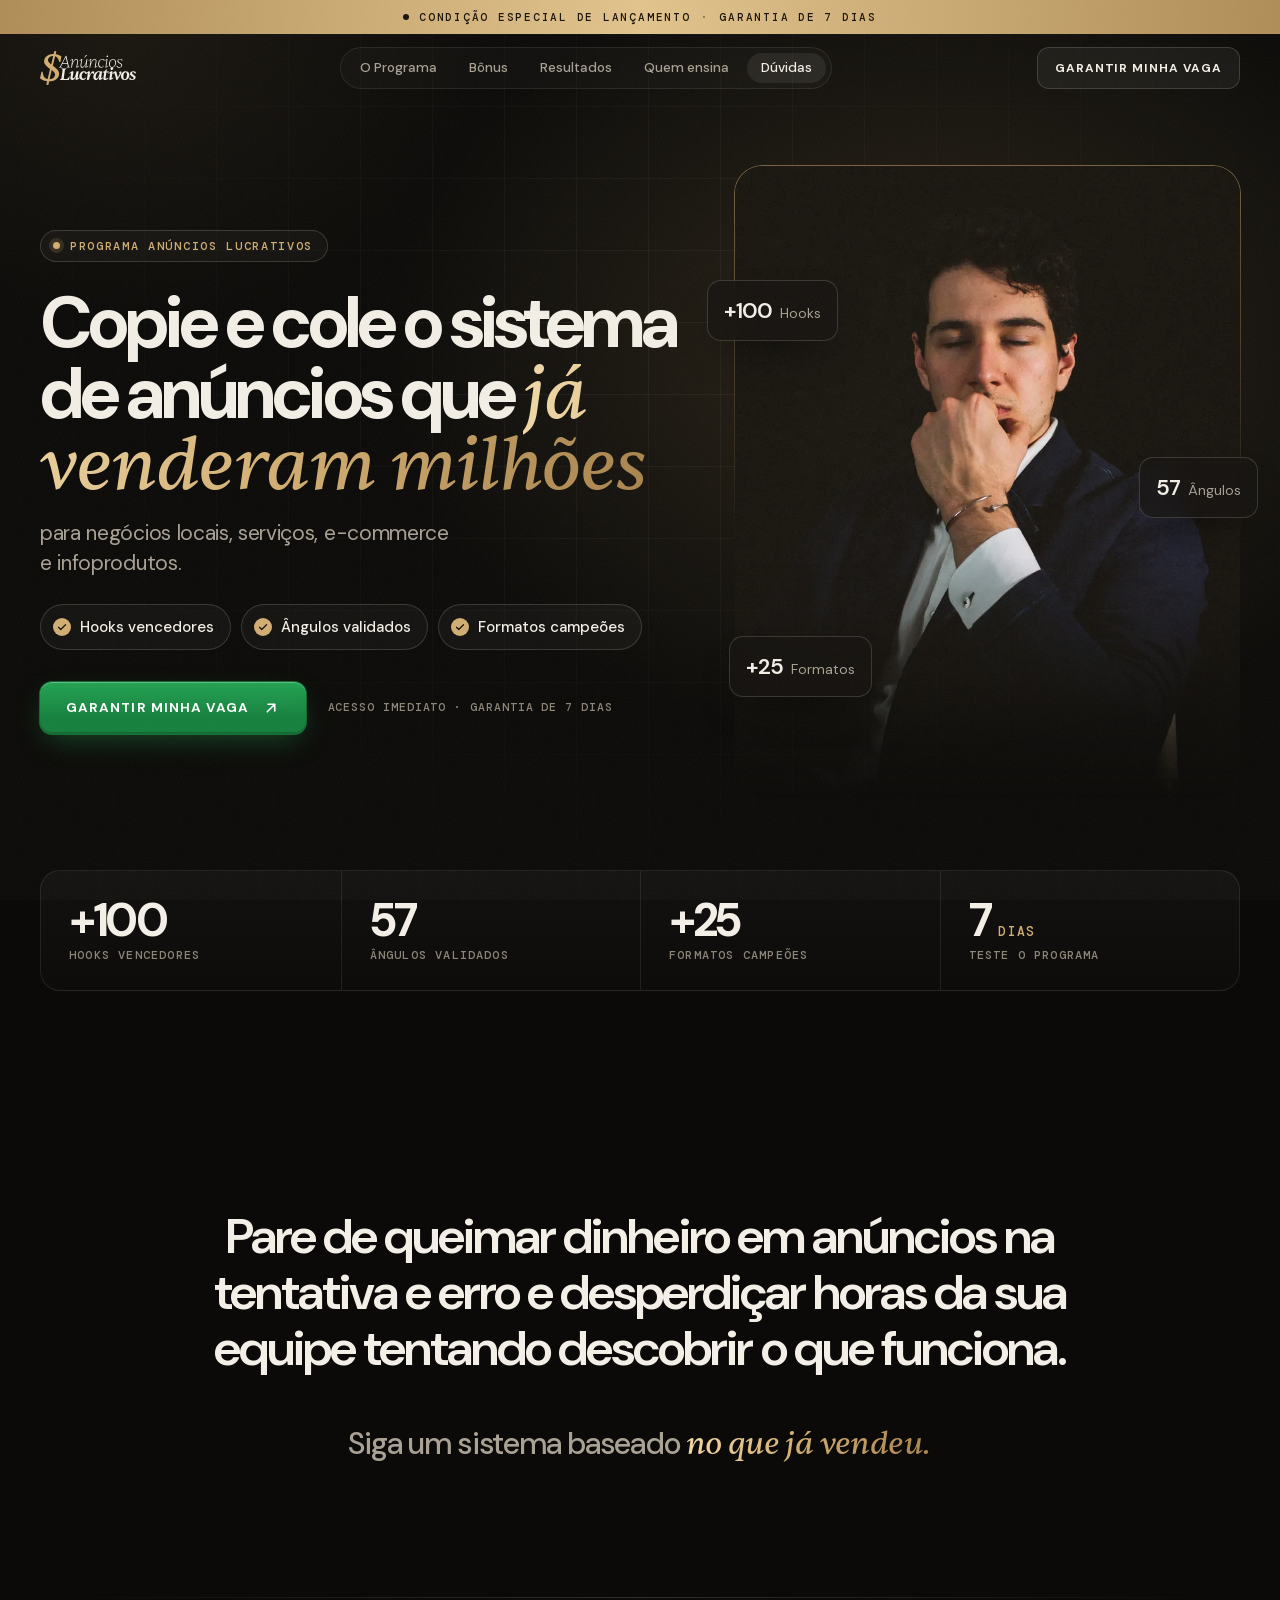
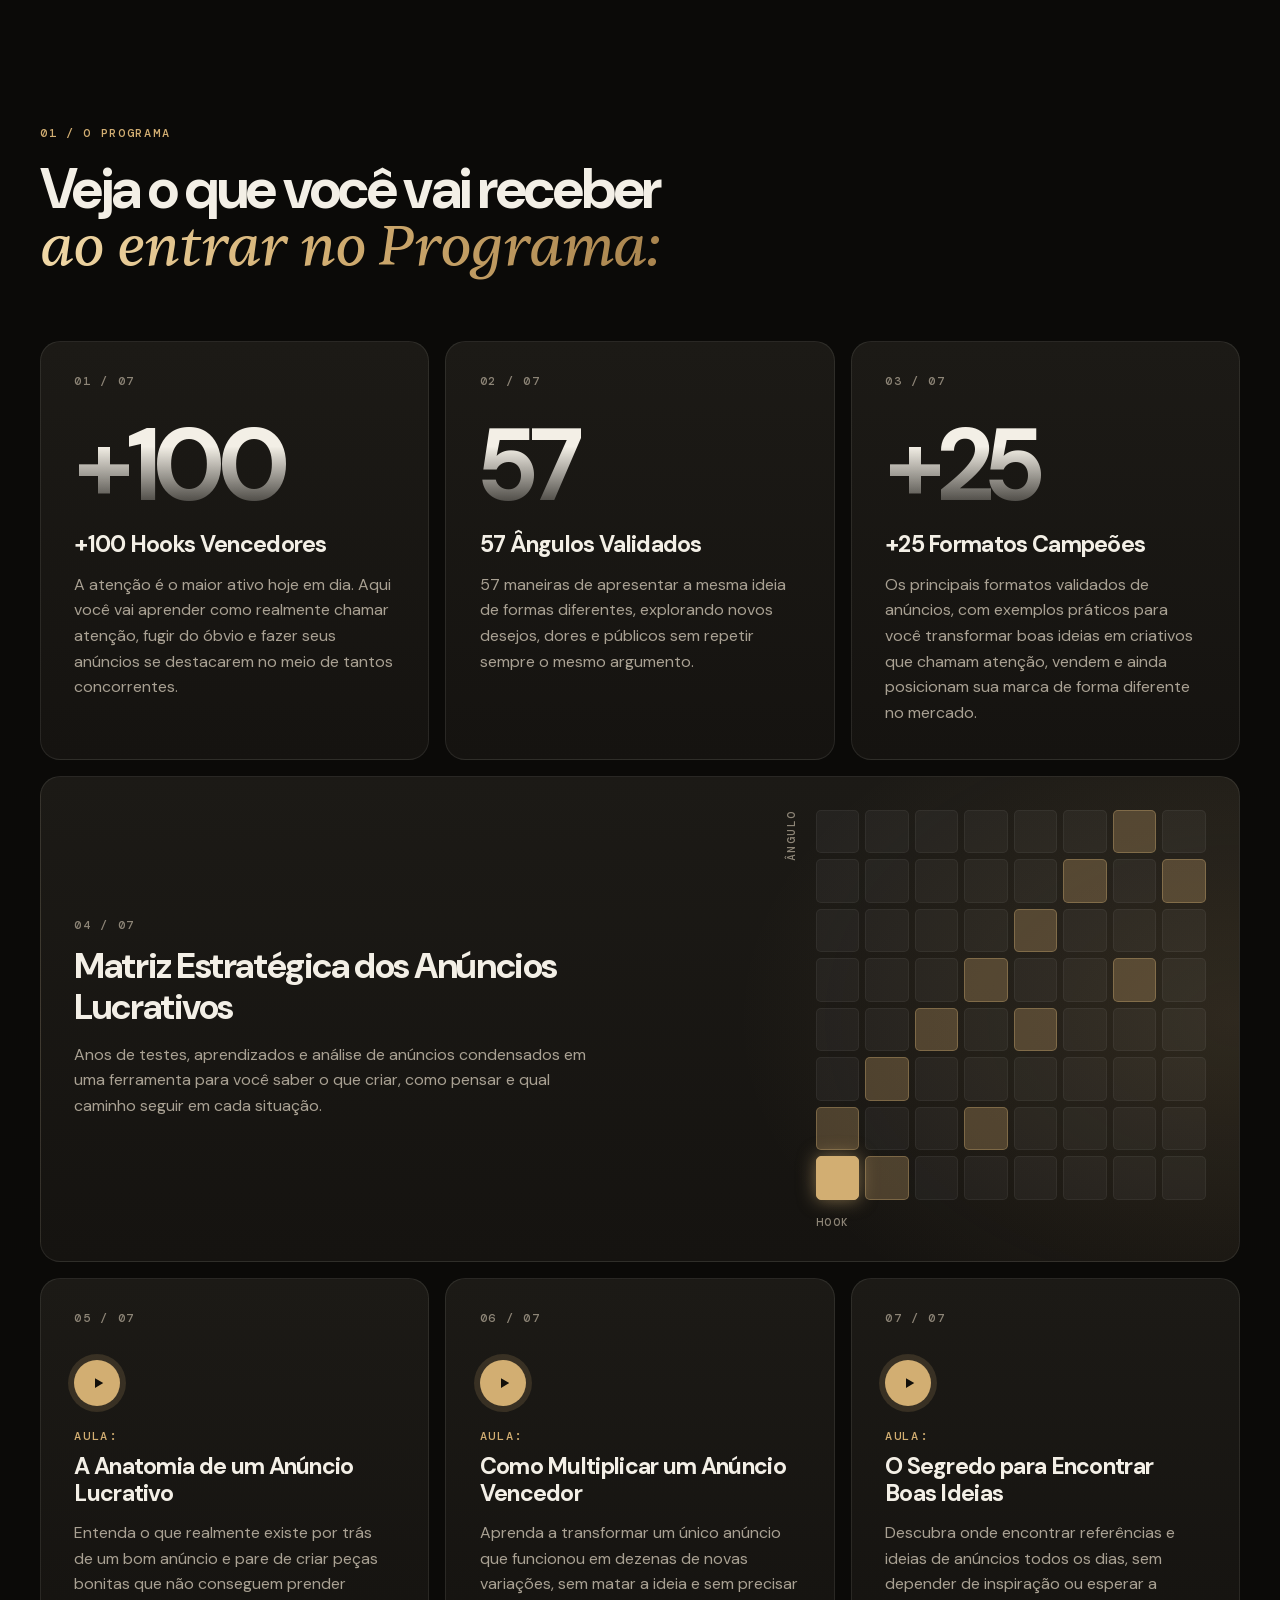
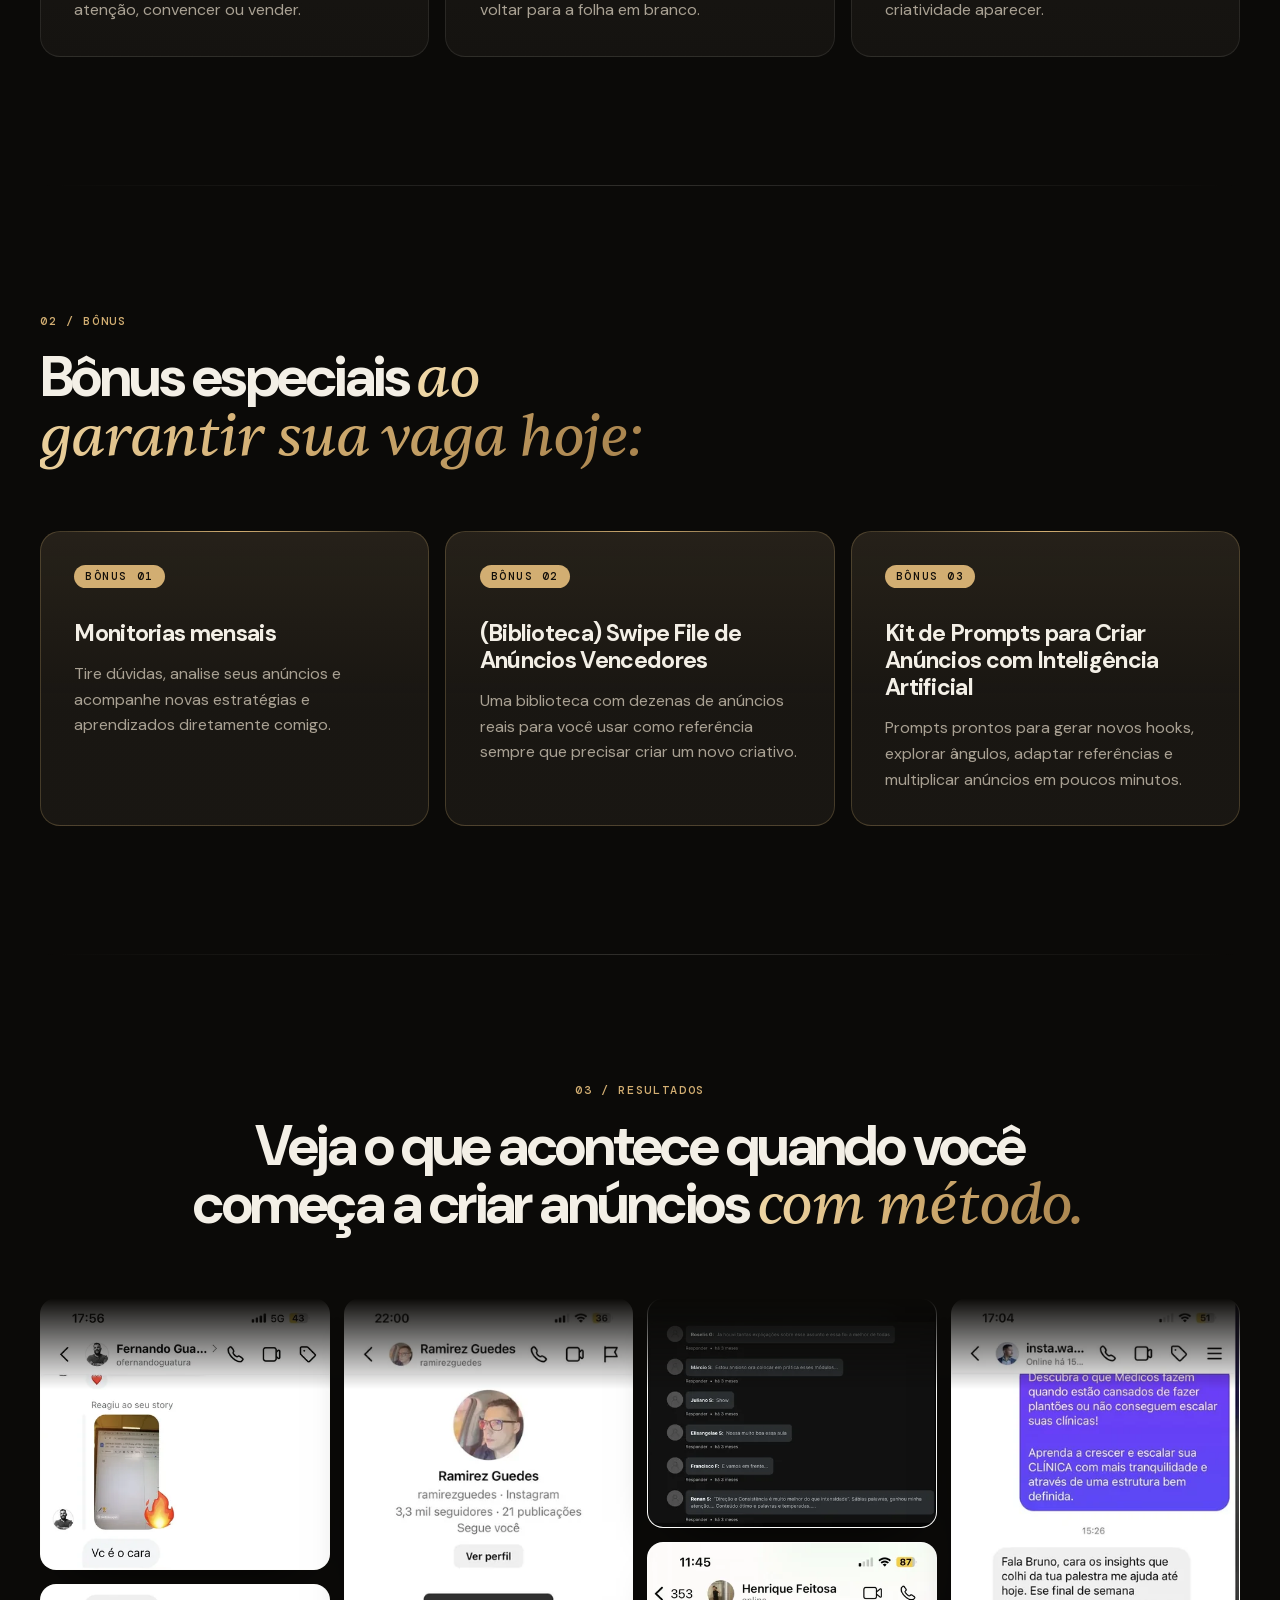
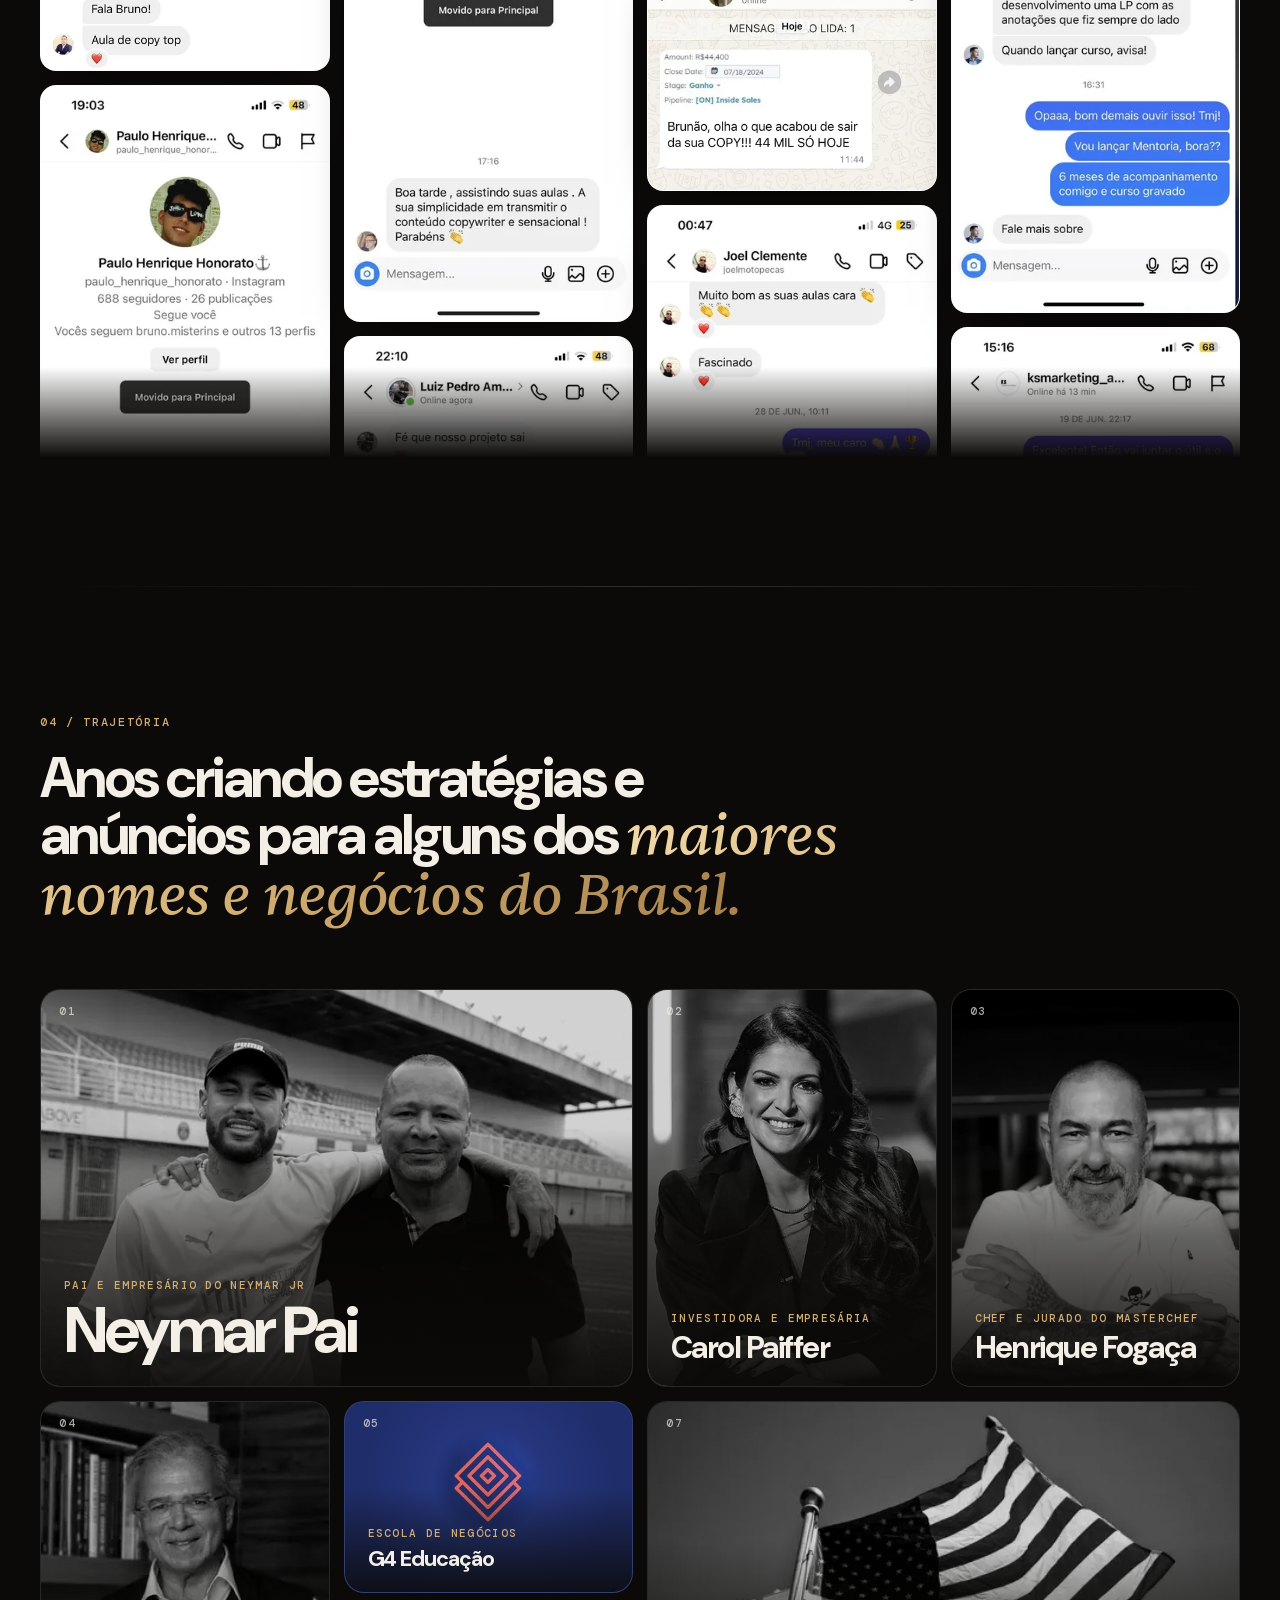
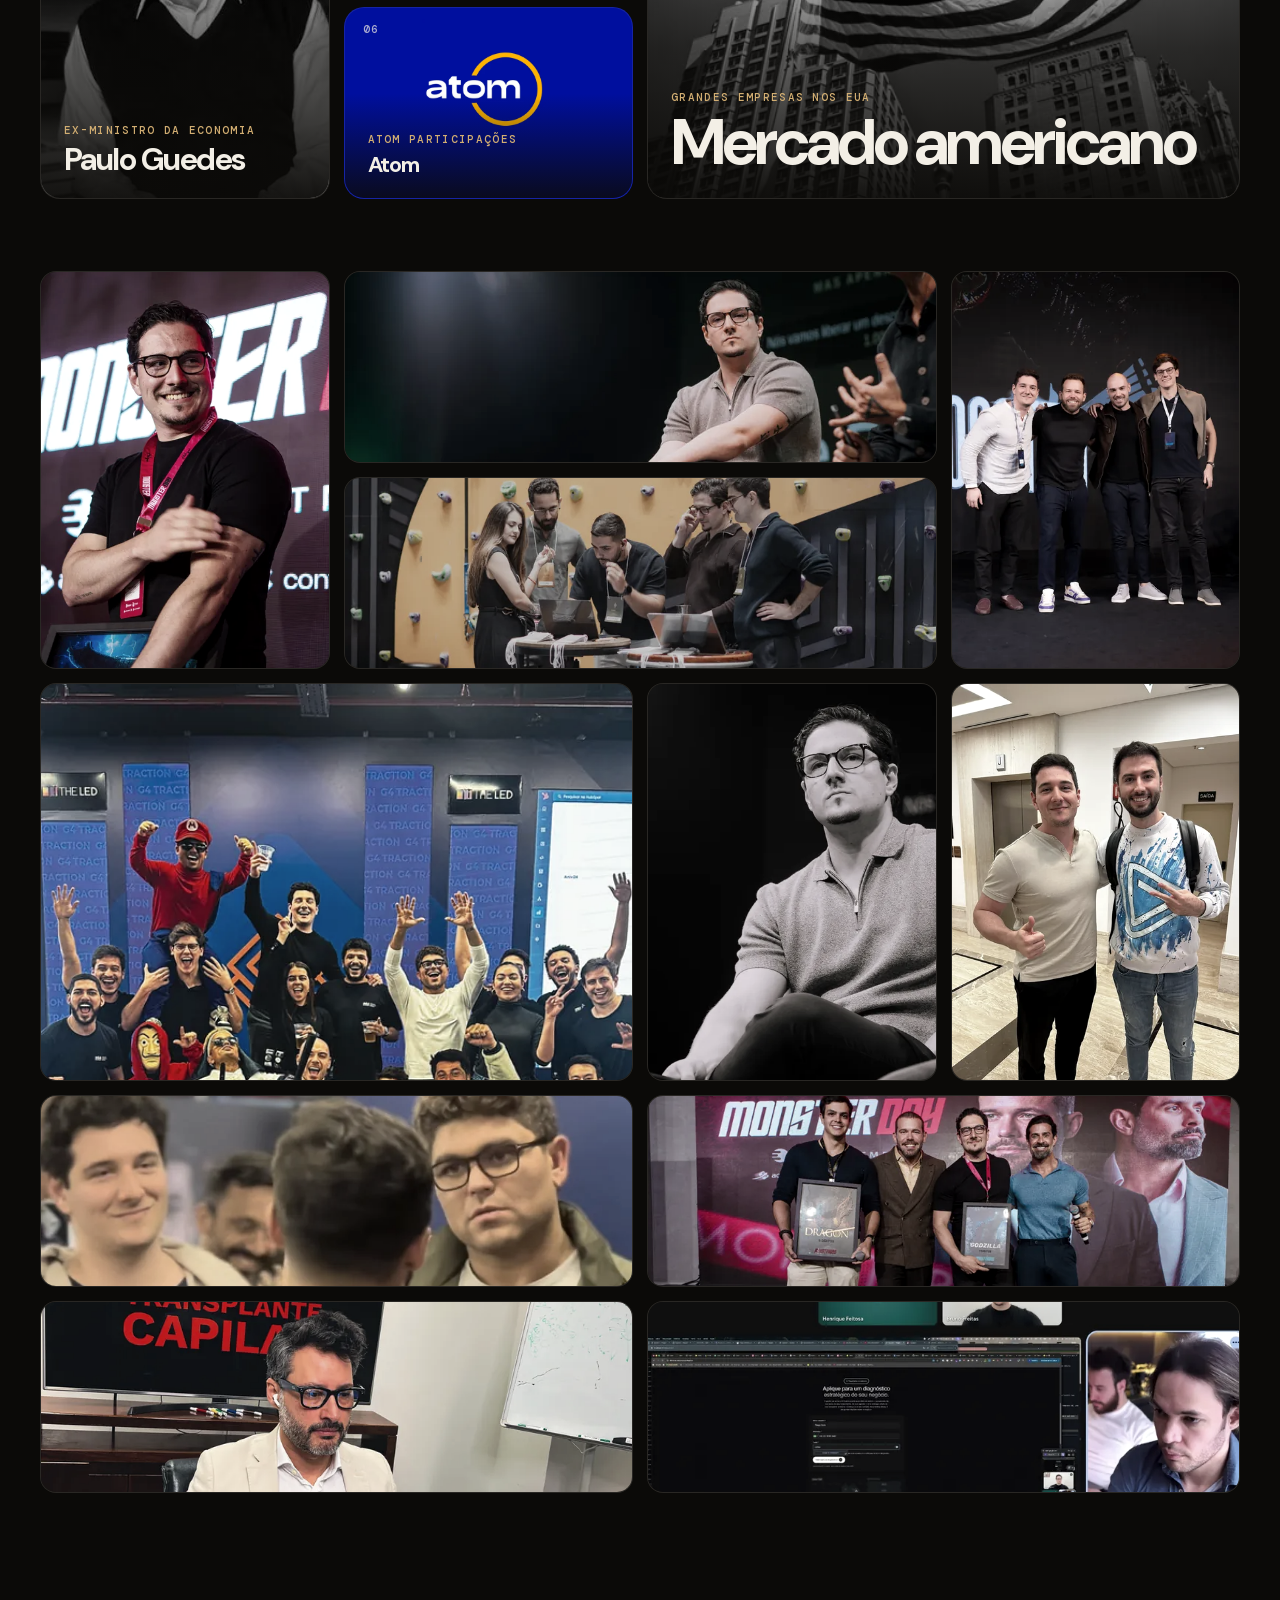
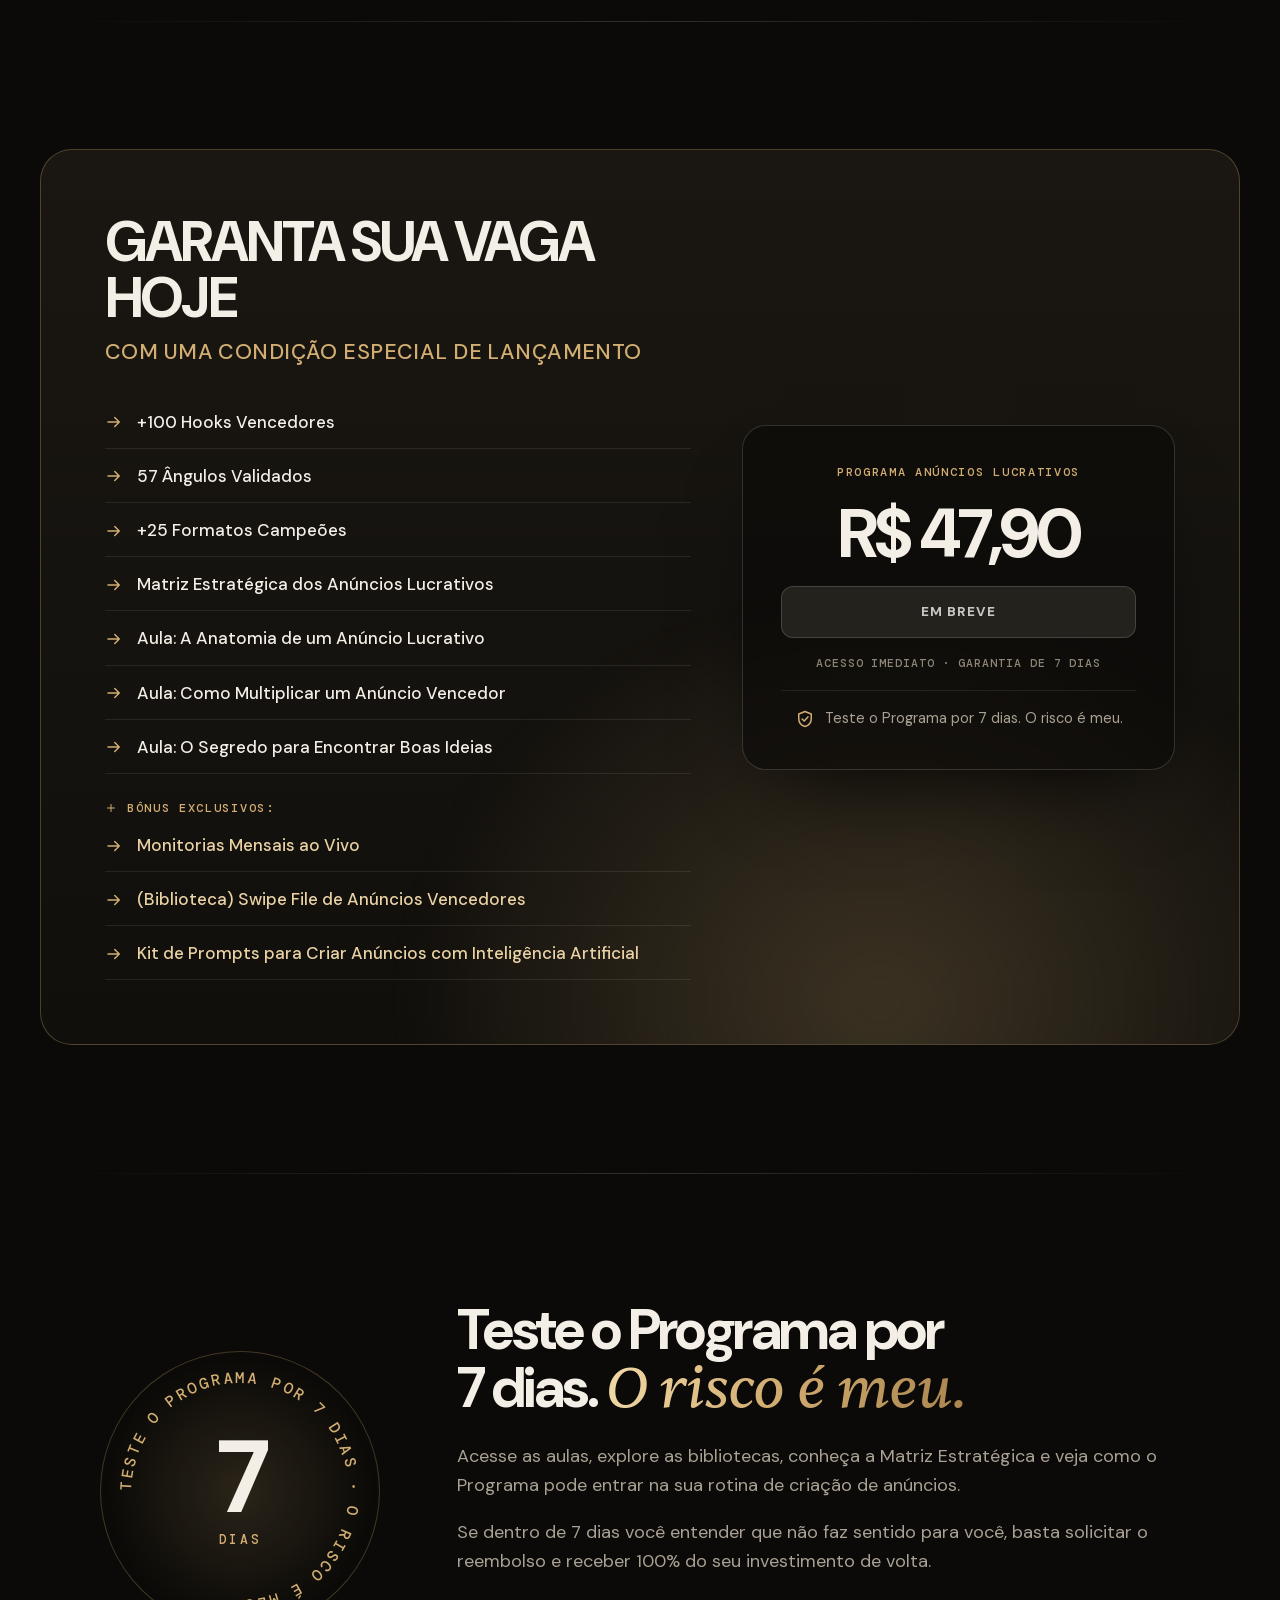
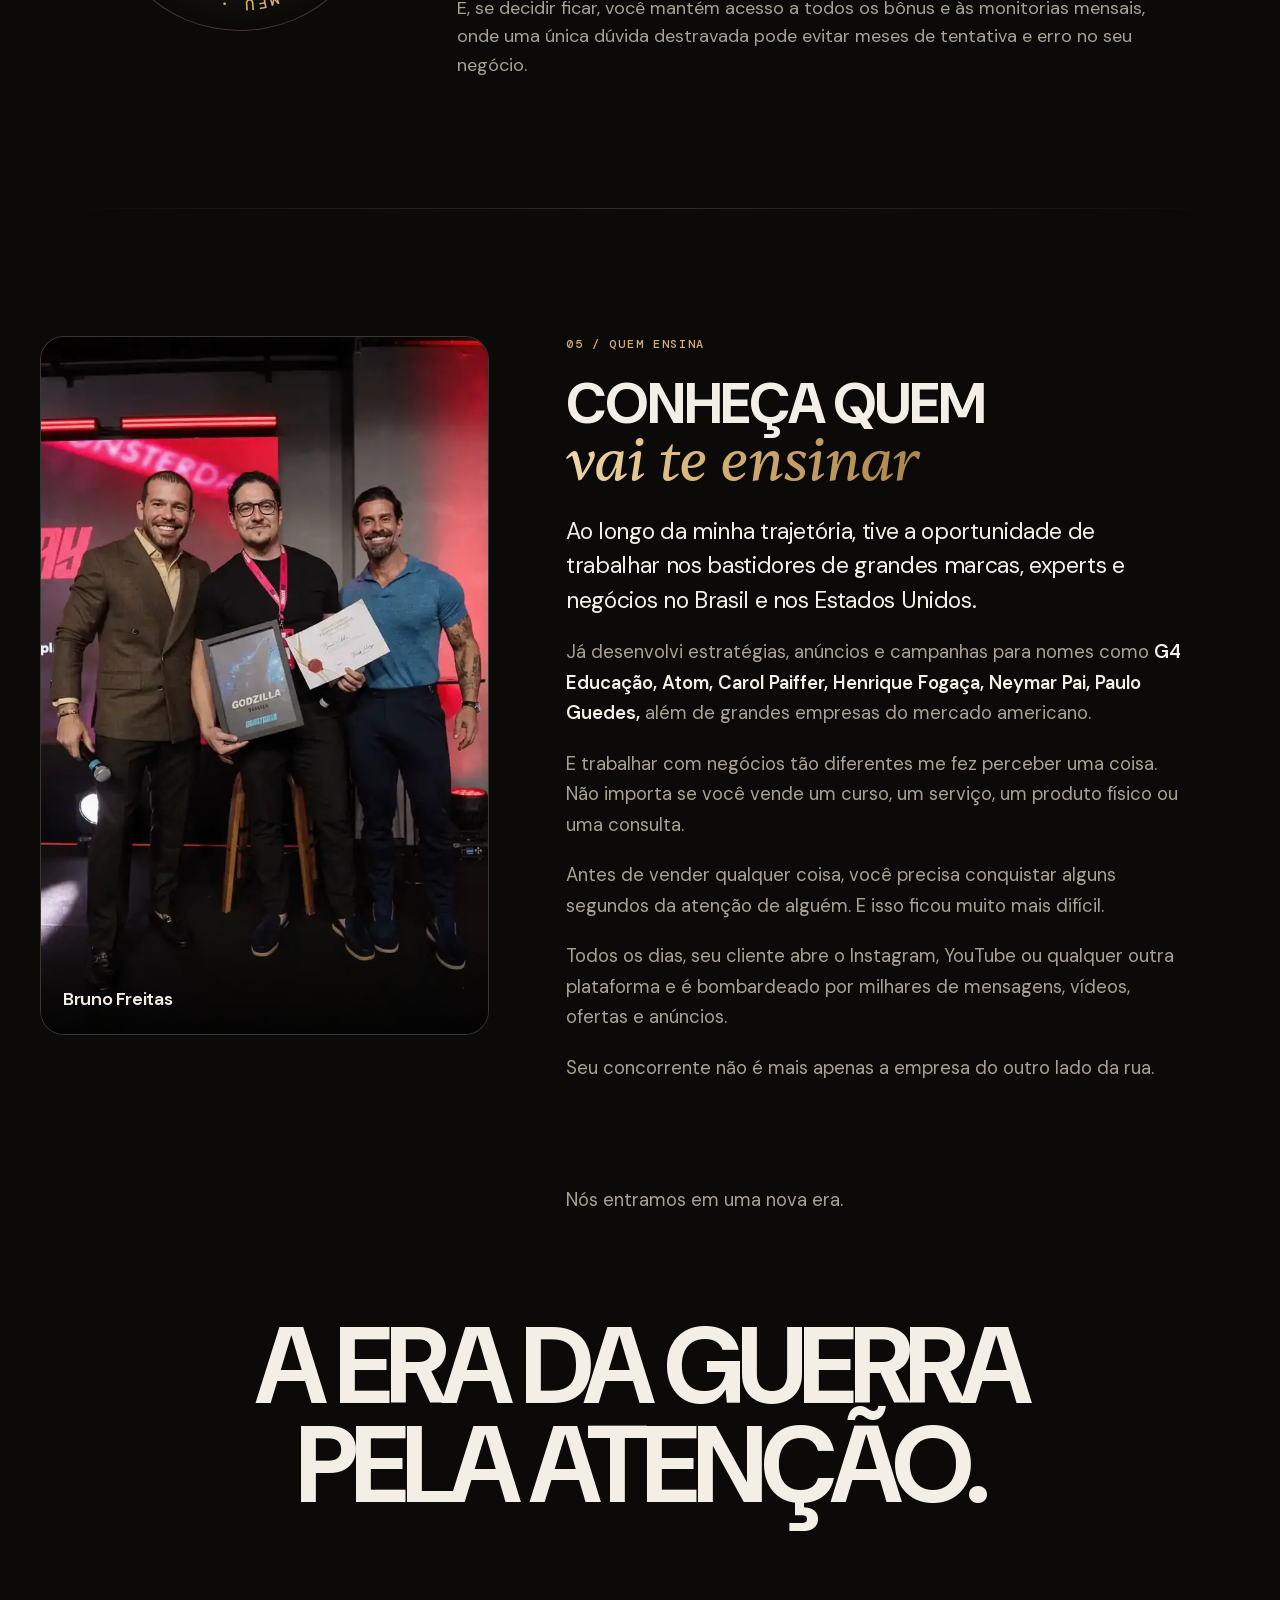
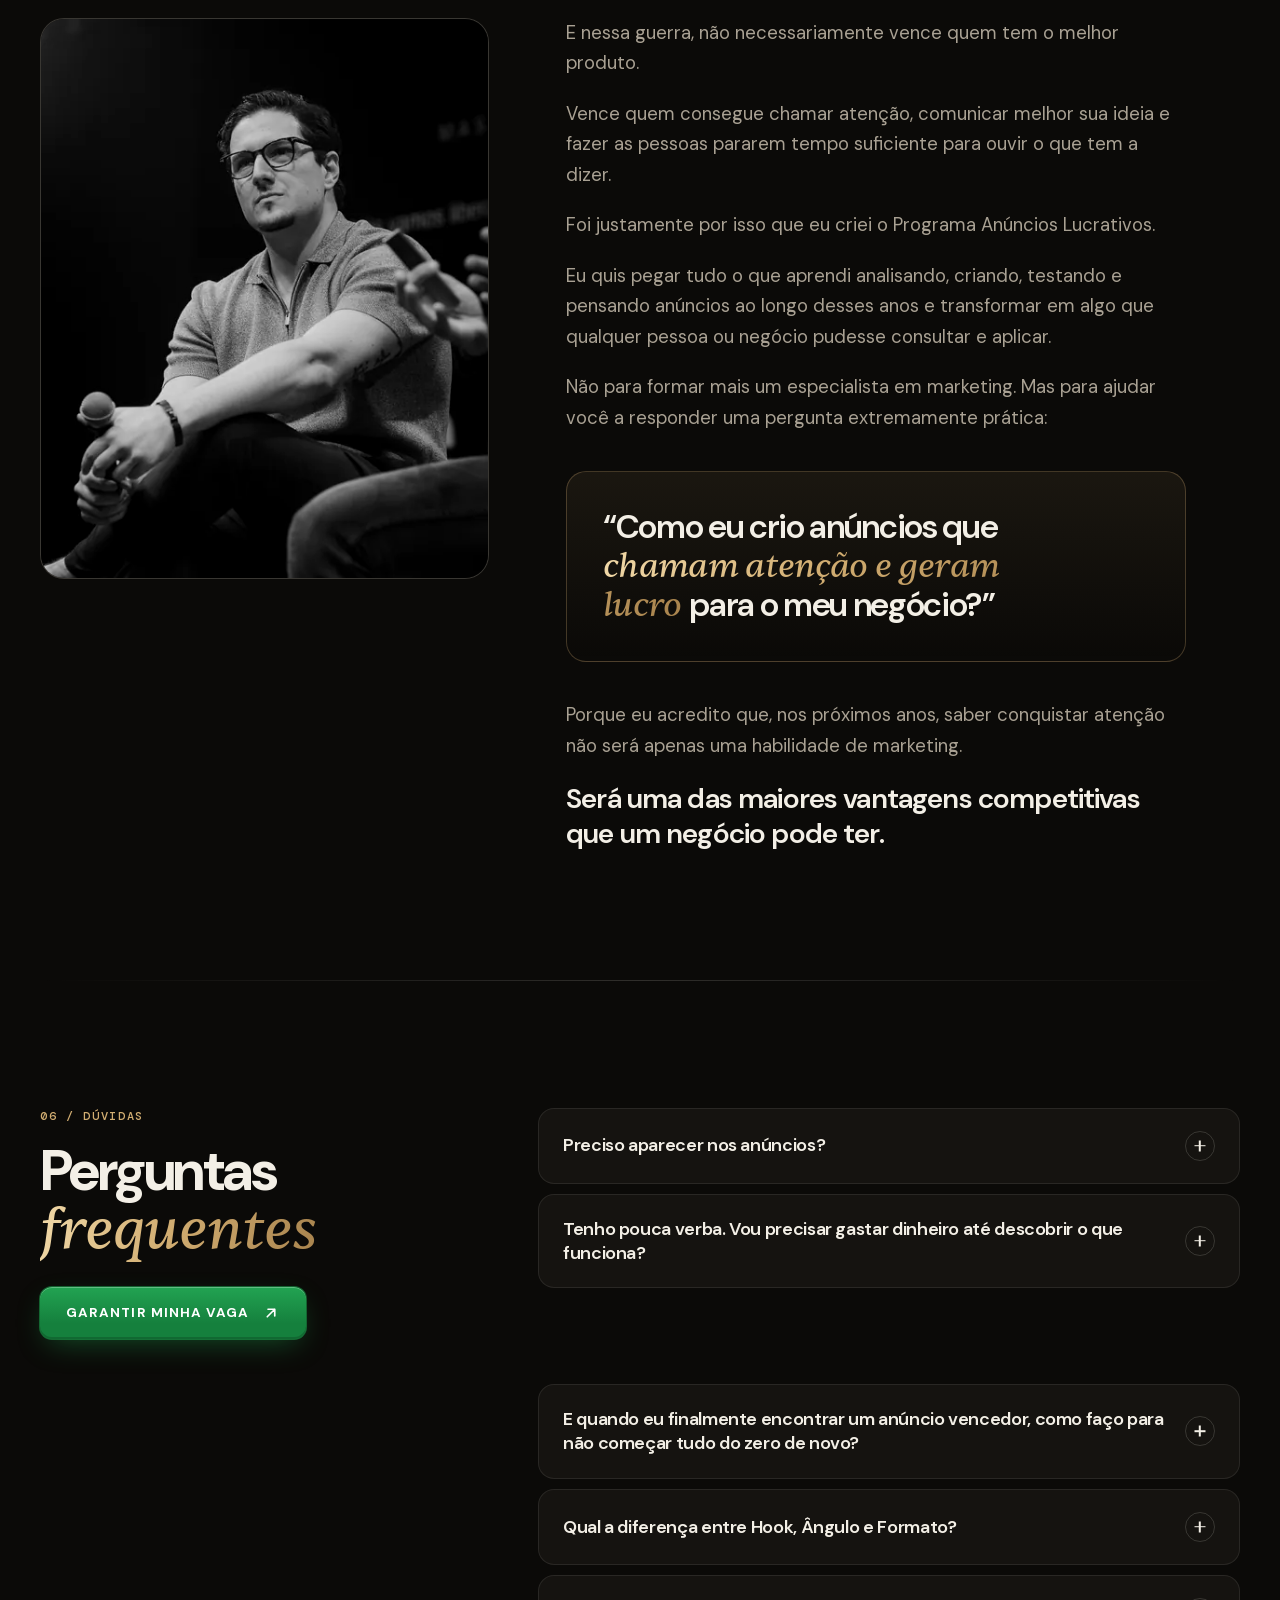
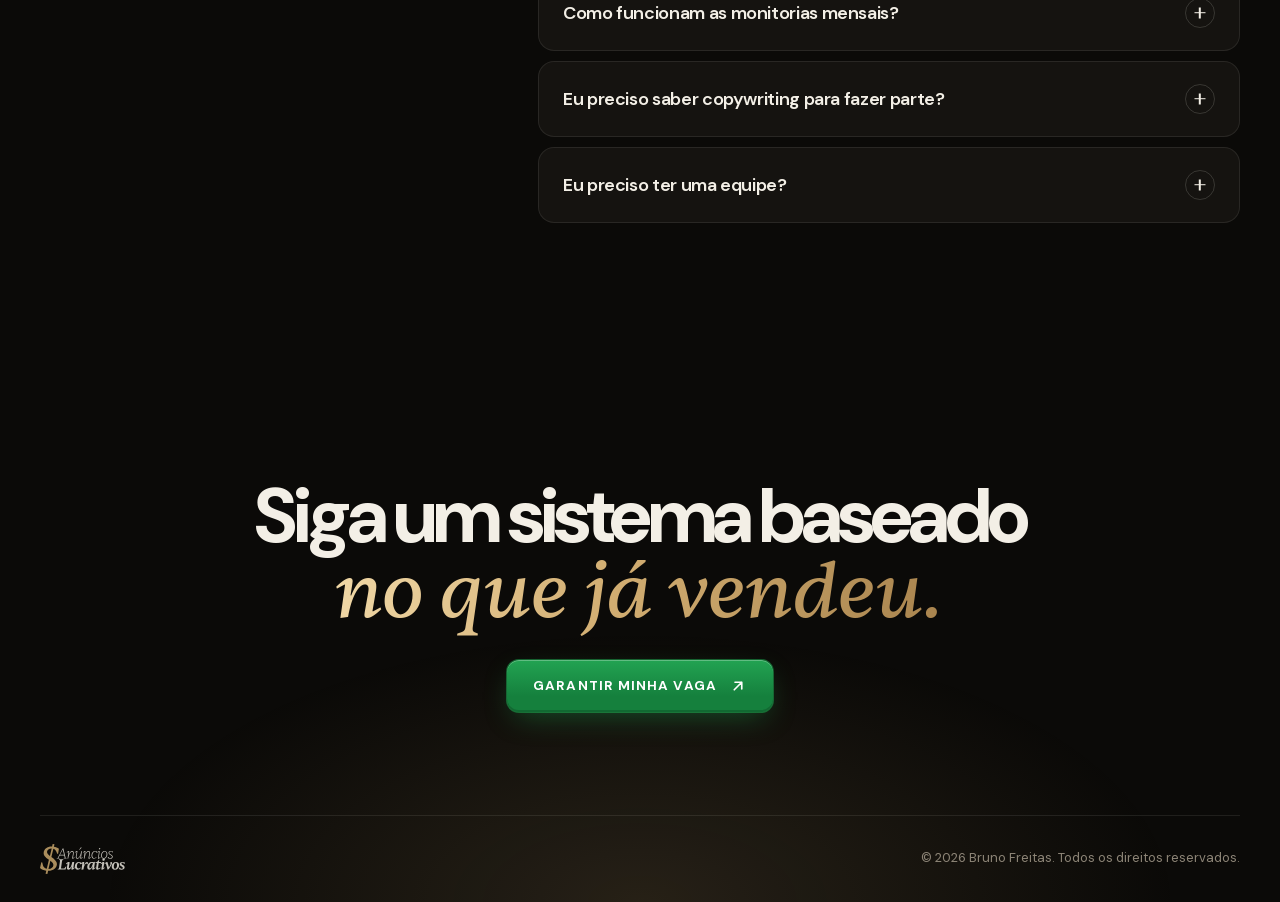
==== commit b3cc6b90: "Grid de fotos com o time do G4 em destaque e mais três bastidores O time do G4 vira o card 2×2 do gr" ====
--- a/v2/index.html
+++ b/v2/index.html
@@ -286,9 +286,12 @@
       <figure class="g g--c" data-r><img src="/v2/assets/img/bast-02-800.webp" srcset="/v2/assets/img/bast-02-480.webp 480w, /v2/assets/img/bast-02-800.webp 800w" sizes="(max-width: 700px) 46vw, 25vw" width="800" height="1000" alt="Bruno Freitas nos bastidores com equipe" loading="lazy" decoding="async" style="object-position:50% 30%"></figure>
       <figure class="g g--d" data-r><img src="/v2/assets/img/workshop-01-800.webp" srcset="/v2/assets/img/workshop-01-480.webp 480w, /v2/assets/img/workshop-01-800.webp 800w" sizes="(max-width: 700px) 92vw, 50vw" width="800" height="450" alt="Workshop com empresários" loading="lazy" decoding="async" style="object-position:50% 45%"></figure>
       <figure class="g g--e" data-r><img src="/v2/assets/img/palco-03-800.webp" srcset="/v2/assets/img/palco-03-480.webp 480w, /v2/assets/img/palco-03-800.webp 800w, /v2/assets/img/palco-03-1200.webp 1200w" sizes="(max-width: 700px) 46vw, 25vw" width="1200" height="1500" alt="Bruno Freitas no palco" loading="lazy" decoding="async" style="object-position:40% 30%"></figure>
-      <figure class="g g--f" data-r><img src="/v2/assets/img/bast-03-800.webp" srcset="/v2/assets/img/bast-03-480.webp 480w, /v2/assets/img/bast-03-800.webp 800w, /v2/assets/img/bast-03-1200.webp 1200w" sizes="(max-width: 700px) 92vw, 50vw" width="1200" height="675" alt="Equipe em evento" loading="lazy" decoding="async" style="object-position:50% 55%"></figure>
+      <figure class="g g--f" data-r><img src="/v2/assets/img/bast-03-1200.webp" srcset="/v2/assets/img/bast-03-480.webp 480w, /v2/assets/img/bast-03-800.webp 800w, /v2/assets/img/bast-03-1200.webp 1200w" sizes="(max-width: 700px) 92vw, 50vw" width="1200" height="675" alt="Bruno Freitas com o time do G4" loading="lazy" decoding="async" style="object-position:50% 60%"></figure>
       <figure class="g g--g" data-r><img src="/v2/assets/img/bast-01-800.webp" srcset="/v2/assets/img/bast-01-480.webp 480w, /v2/assets/img/bast-01-800.webp 800w" sizes="(max-width: 700px) 46vw, 25vw" width="800" height="1000" alt="Bruno Freitas nos bastidores" loading="lazy" decoding="async" style="object-position:50% 35%"></figure>
       <figure class="g g--h" data-r><img src="/v2/assets/img/premio-03-800.webp" srcset="/v2/assets/img/premio-03-480.webp 480w, /v2/assets/img/premio-03-800.webp 800w" sizes="(max-width: 700px) 92vw, 50vw" width="800" height="450" alt="Bruno Freitas recebendo reconhecimento" loading="lazy" decoding="async" style="object-position:50% 12%"></figure>
+      <figure class="g g--s" data-r><img src="/v2/assets/img/bast-07-larga-800.webp" srcset="/v2/assets/img/bast-07-larga-480.webp 480w, /v2/assets/img/bast-07-larga-800.webp 800w" sizes="(max-width: 700px) 92vw, 50vw" width="800" height="450" alt="Bruno Freitas nos bastidores do G4" loading="lazy" decoding="async" style="object-position:50% 40%"></figure>
+      <figure class="g g--k" data-r><img src="/v2/assets/img/bast-04-800.webp" srcset="/v2/assets/img/bast-04-480.webp 480w, /v2/assets/img/bast-04-800.webp 800w, /v2/assets/img/bast-04-1200.webp 1200w" sizes="(max-width: 700px) 92vw, 50vw" width="1200" height="675" alt="Gravação de anúncio em escritório" loading="lazy" decoding="async" style="object-position:50% 68%"></figure>
+      <figure class="g g--l" data-r><img src="/v2/assets/img/bast-05-800.webp" srcset="/v2/assets/img/bast-05-480.webp 480w, /v2/assets/img/bast-05-800.webp 800w, /v2/assets/img/bast-05-1200.webp 1200w" sizes="(max-width: 700px) 92vw, 50vw" width="1200" height="675" alt="Reunião online de alinhamento de gravações" loading="lazy" decoding="async" style="object-position:50% 50%"></figure>
     </div>
   </div>
 </section>
--- a/v2/css/style.css
+++ b/v2/css/style.css
@@ -275,11 +275,14 @@
 .nome--at{background:#000f9e}
 .nome--at > .nome__logo{height:72%}
 
-/* galeria: 4 retratos + 4 paisagens fecham 4×4 sem buraco */
+/* galeria: 4 retratos, 1 destaque 2×2 (time do G4) e 6 paisagens fecham 4×6 sem buraco */
 .galeria{display:grid;grid-template-columns:repeat(4,1fr);grid-auto-rows:clamp(150px,15vw,210px);gap:14px;
-  grid-template-areas:"a b b c" "a d d c" "e f f g" "e h h g"}
+  grid-template-areas:"a b b c" "a d d c" "f f e g" "f f e g" "s s h h" "k k l l"}
 .g--a{grid-area:a}.g--b{grid-area:b}.g--c{grid-area:c}.g--d{grid-area:d}
 .g--e{grid-area:e}.g--f{grid-area:f}.g--g{grid-area:g}.g--h{grid-area:h}
+.g--s{grid-area:s}.g--k{grid-area:k}.g--l{grid-area:l}
+/* o time do G4 é 16:9 e o card é quase quadrado: aproxima por baixo para sair o teto */
+.g--f img{scale:1.22;transform-origin:50% 95%}
 .g{border-radius:16px;overflow:hidden;border:1px solid var(--linha);background:var(--painel)}
 .g img{width:100%;height:100%;object-fit:cover;filter:grayscale(.35) contrast(1.04);transition:filter .6s,transform 1.2s var(--e-out)}
 .g:hover img{filter:none;transform:scale(1.04)}
@@ -396,7 +399,7 @@
   .bonus__card:last-child{grid-column:1/-1}
   .mural{grid-template-columns:repeat(3,1fr)}
   .galeria{grid-template-columns:repeat(2,1fr);grid-auto-rows:clamp(130px,30vw,230px);
-    grid-template-areas:"a c" "a c" "b b" "e g" "e g" "d d" "f f" "h h"}
+    grid-template-areas:"a c" "a c" "f f" "f f" "b b" "e g" "e g" "d d" "s s" "h h" "k k" "l l"}
   .nomes{grid-template-columns:repeat(2,1fr);grid-auto-rows:clamp(130px,30vw,230px);
     grid-template-areas:"np np" "np np" "ca hf" "ca hf" "pg g4" "pg at" "mu mu" "mu mu"}
   .oferta__painel{grid-template-columns:1fr}
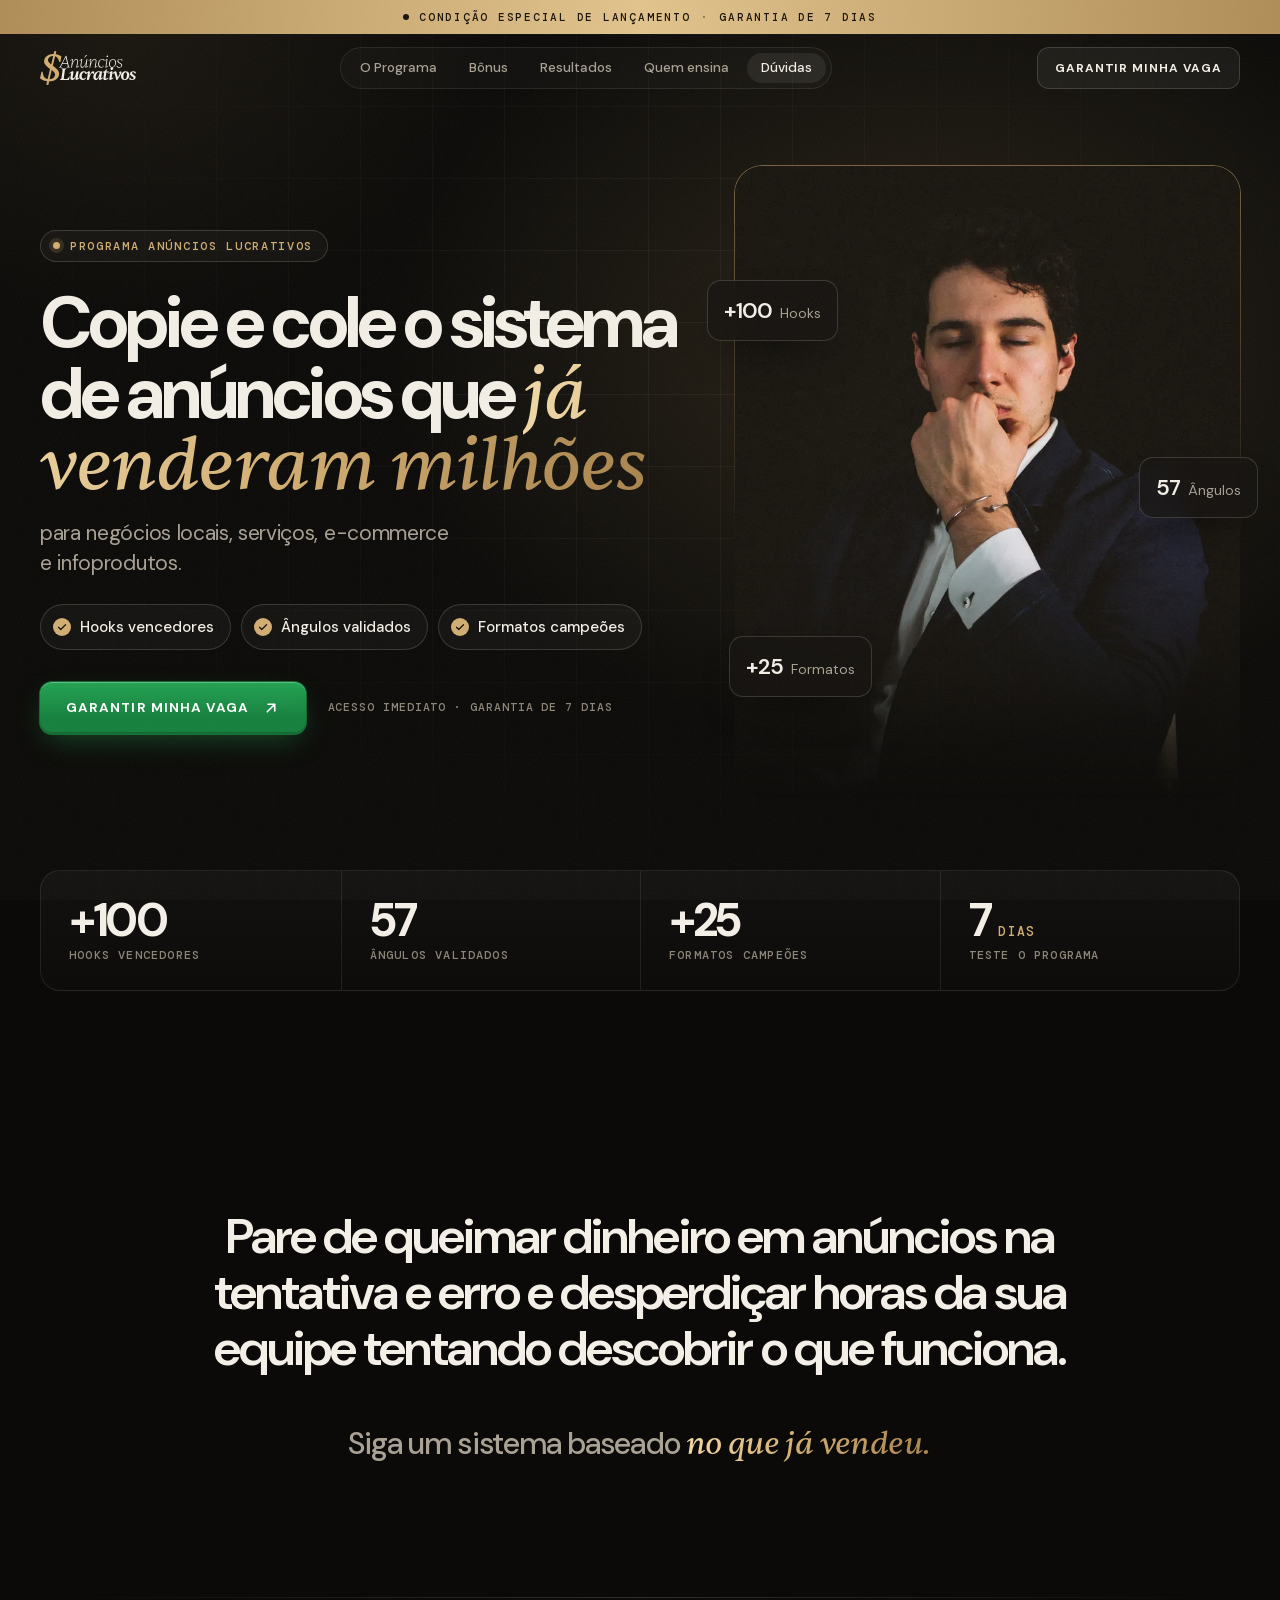
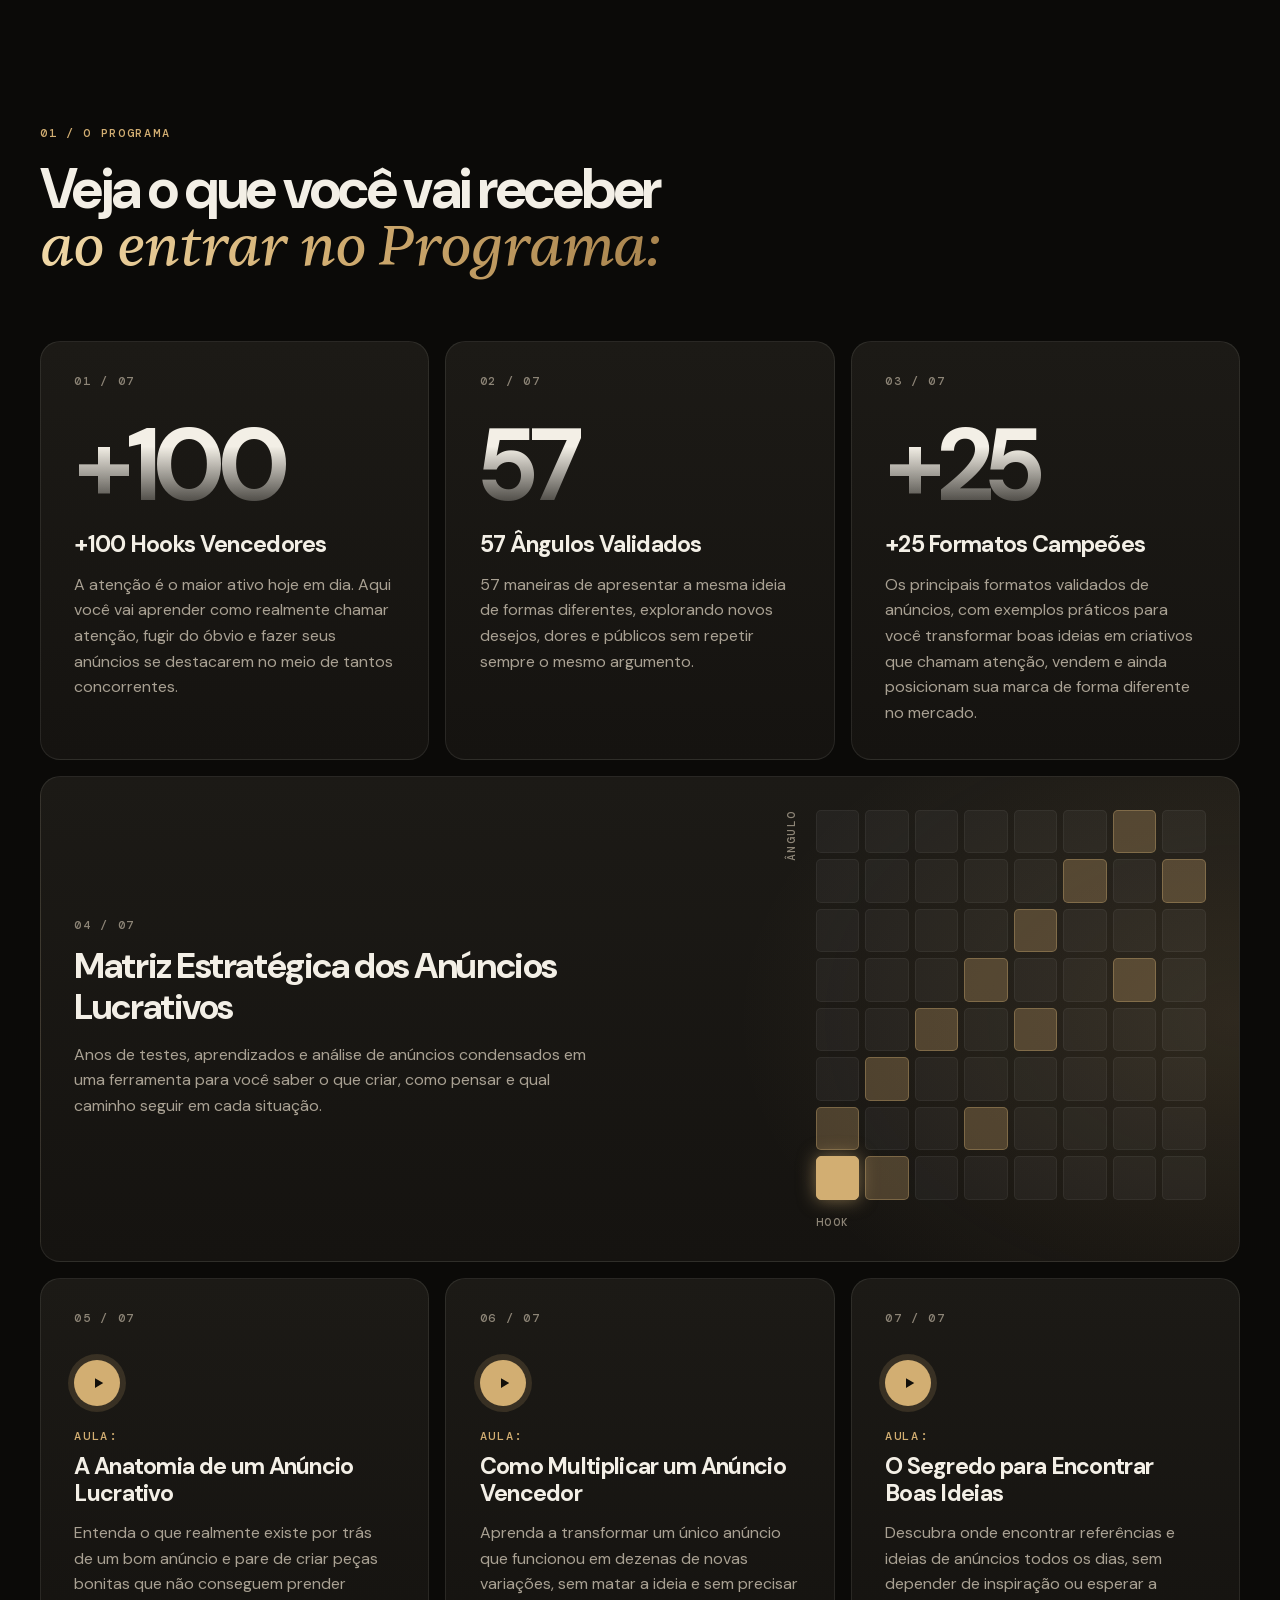
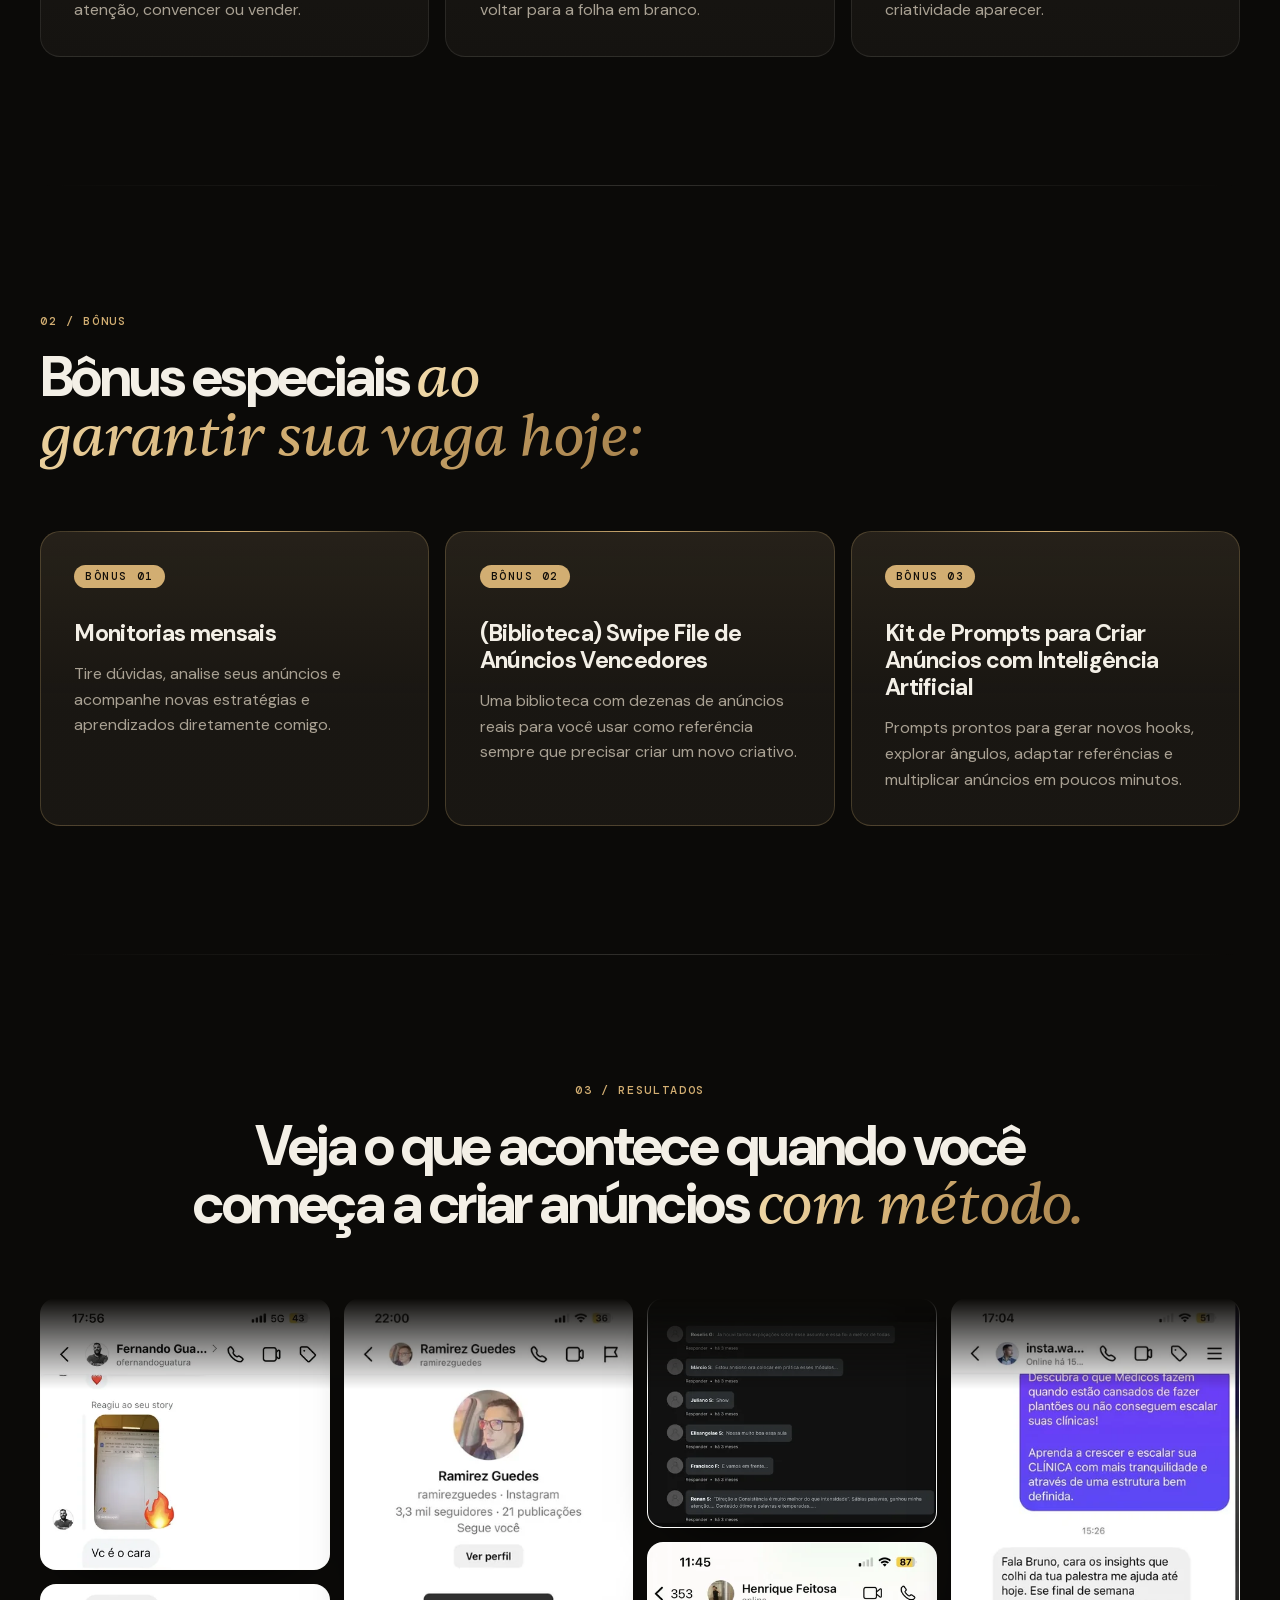
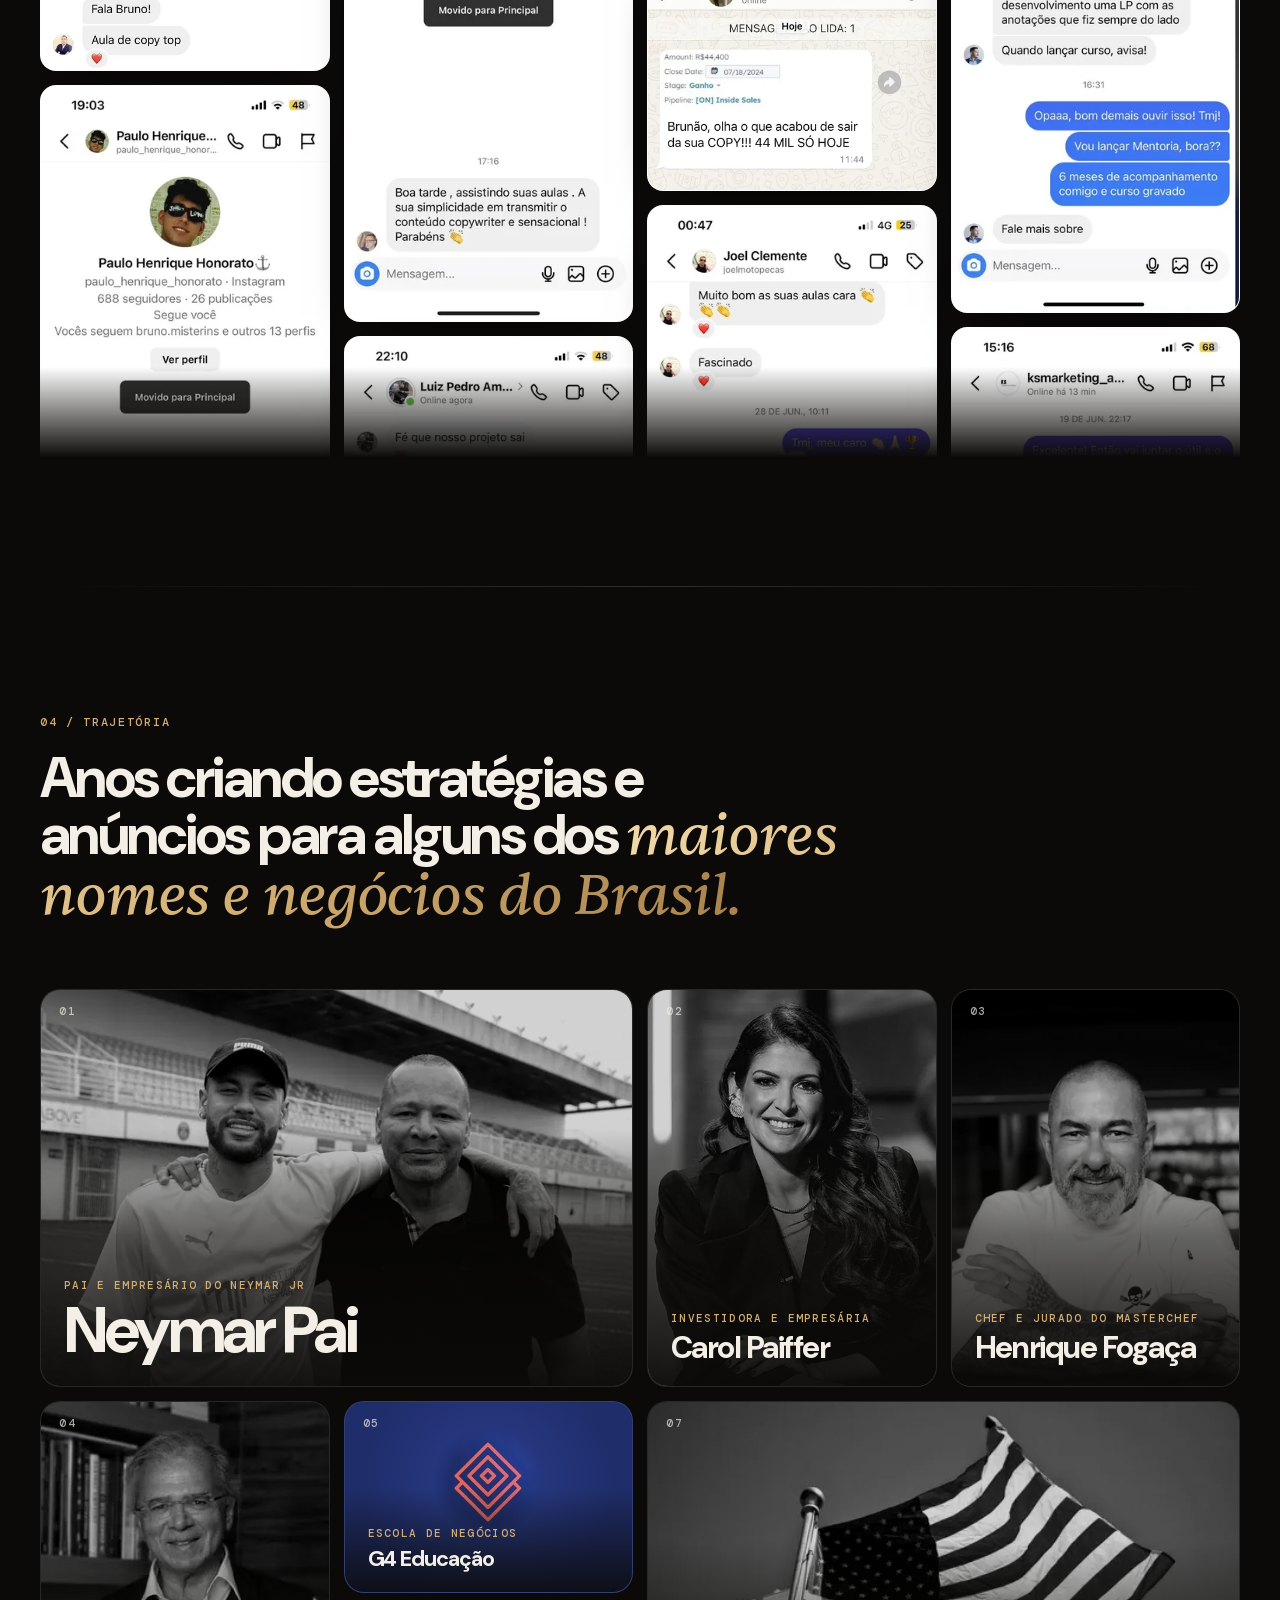
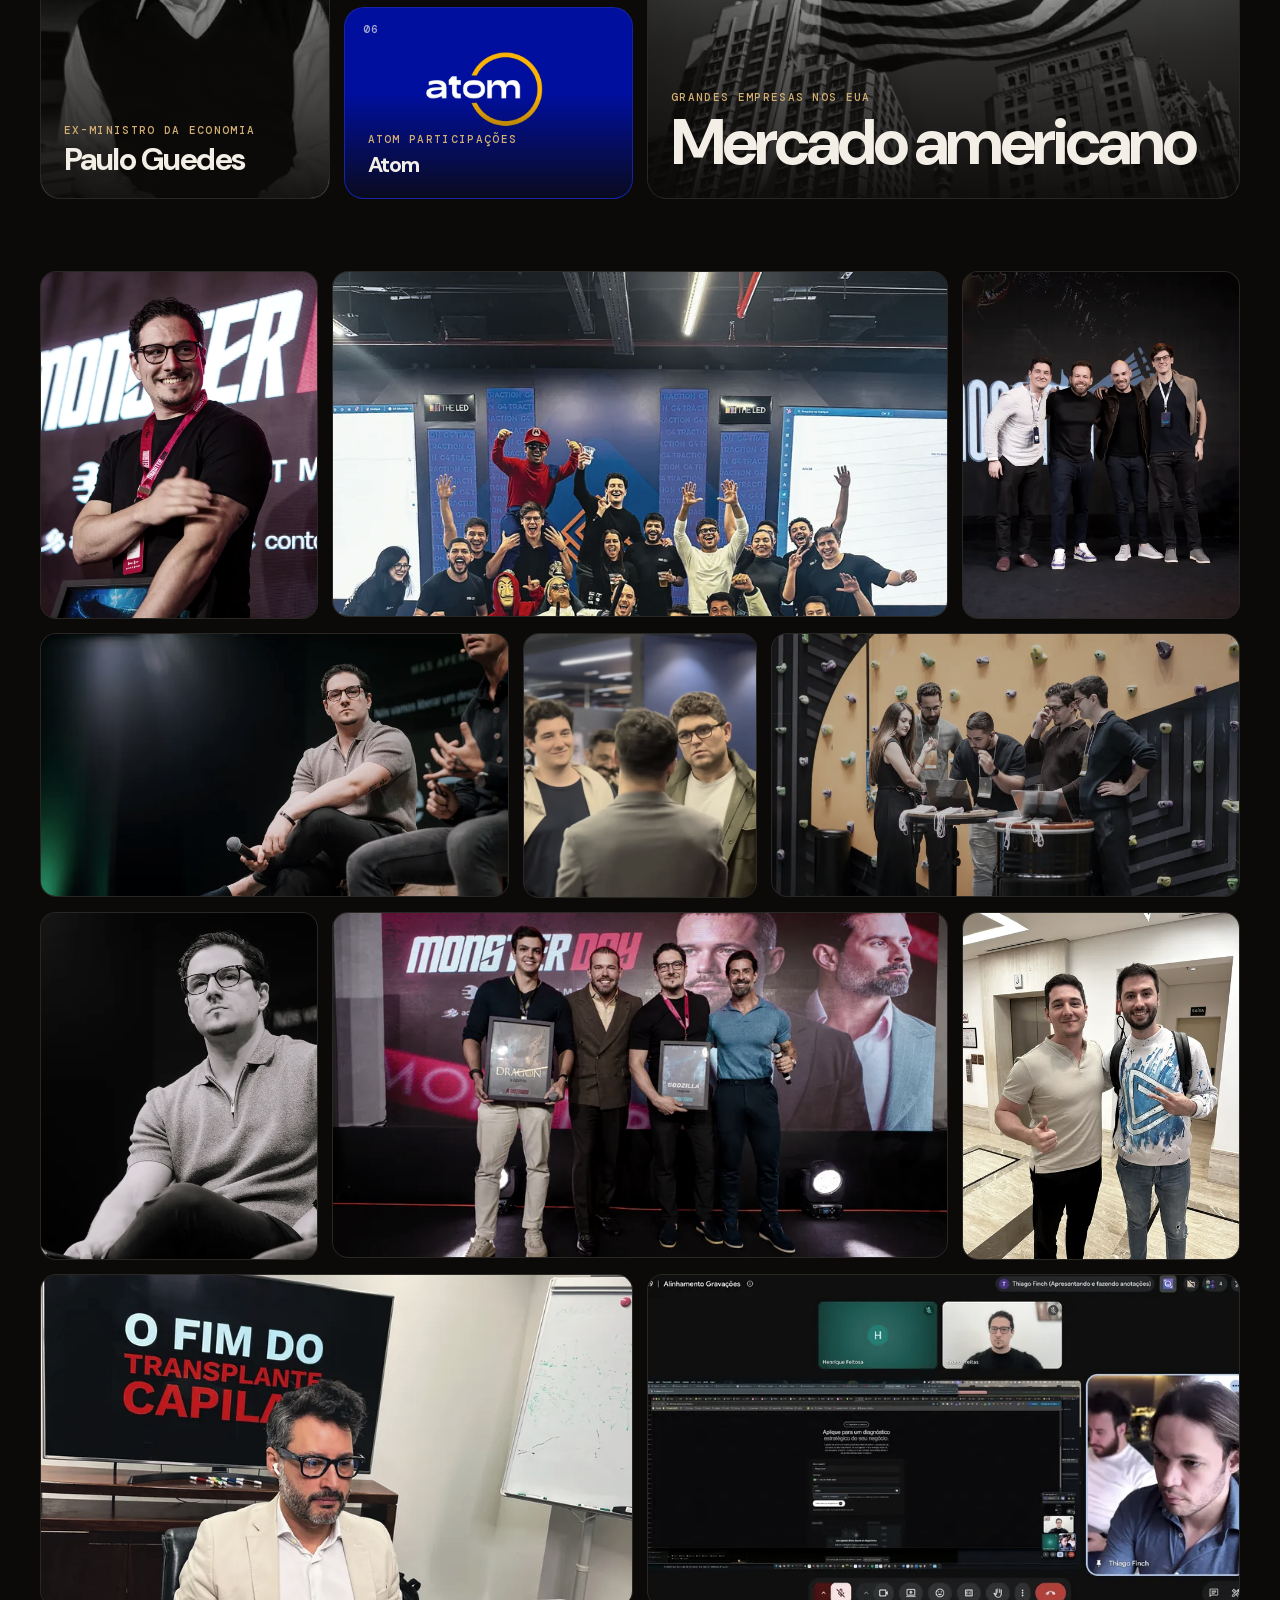
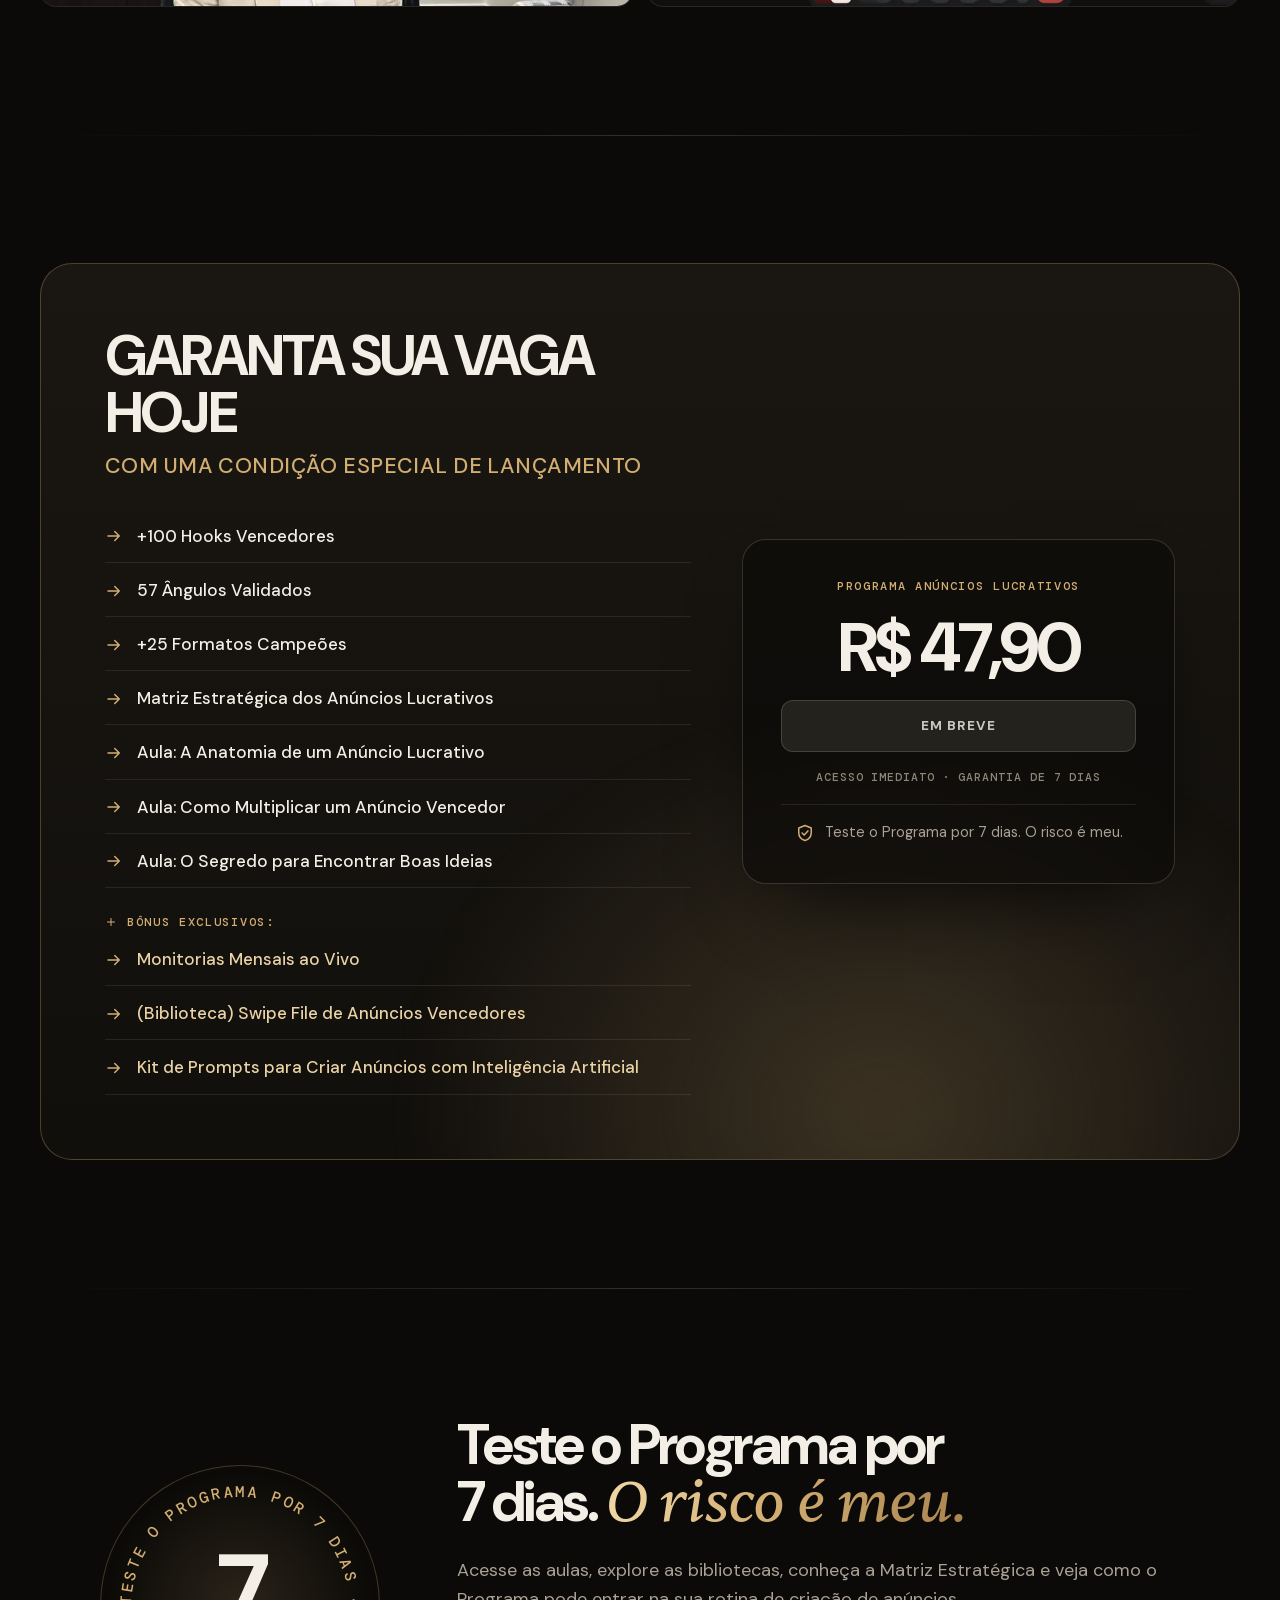
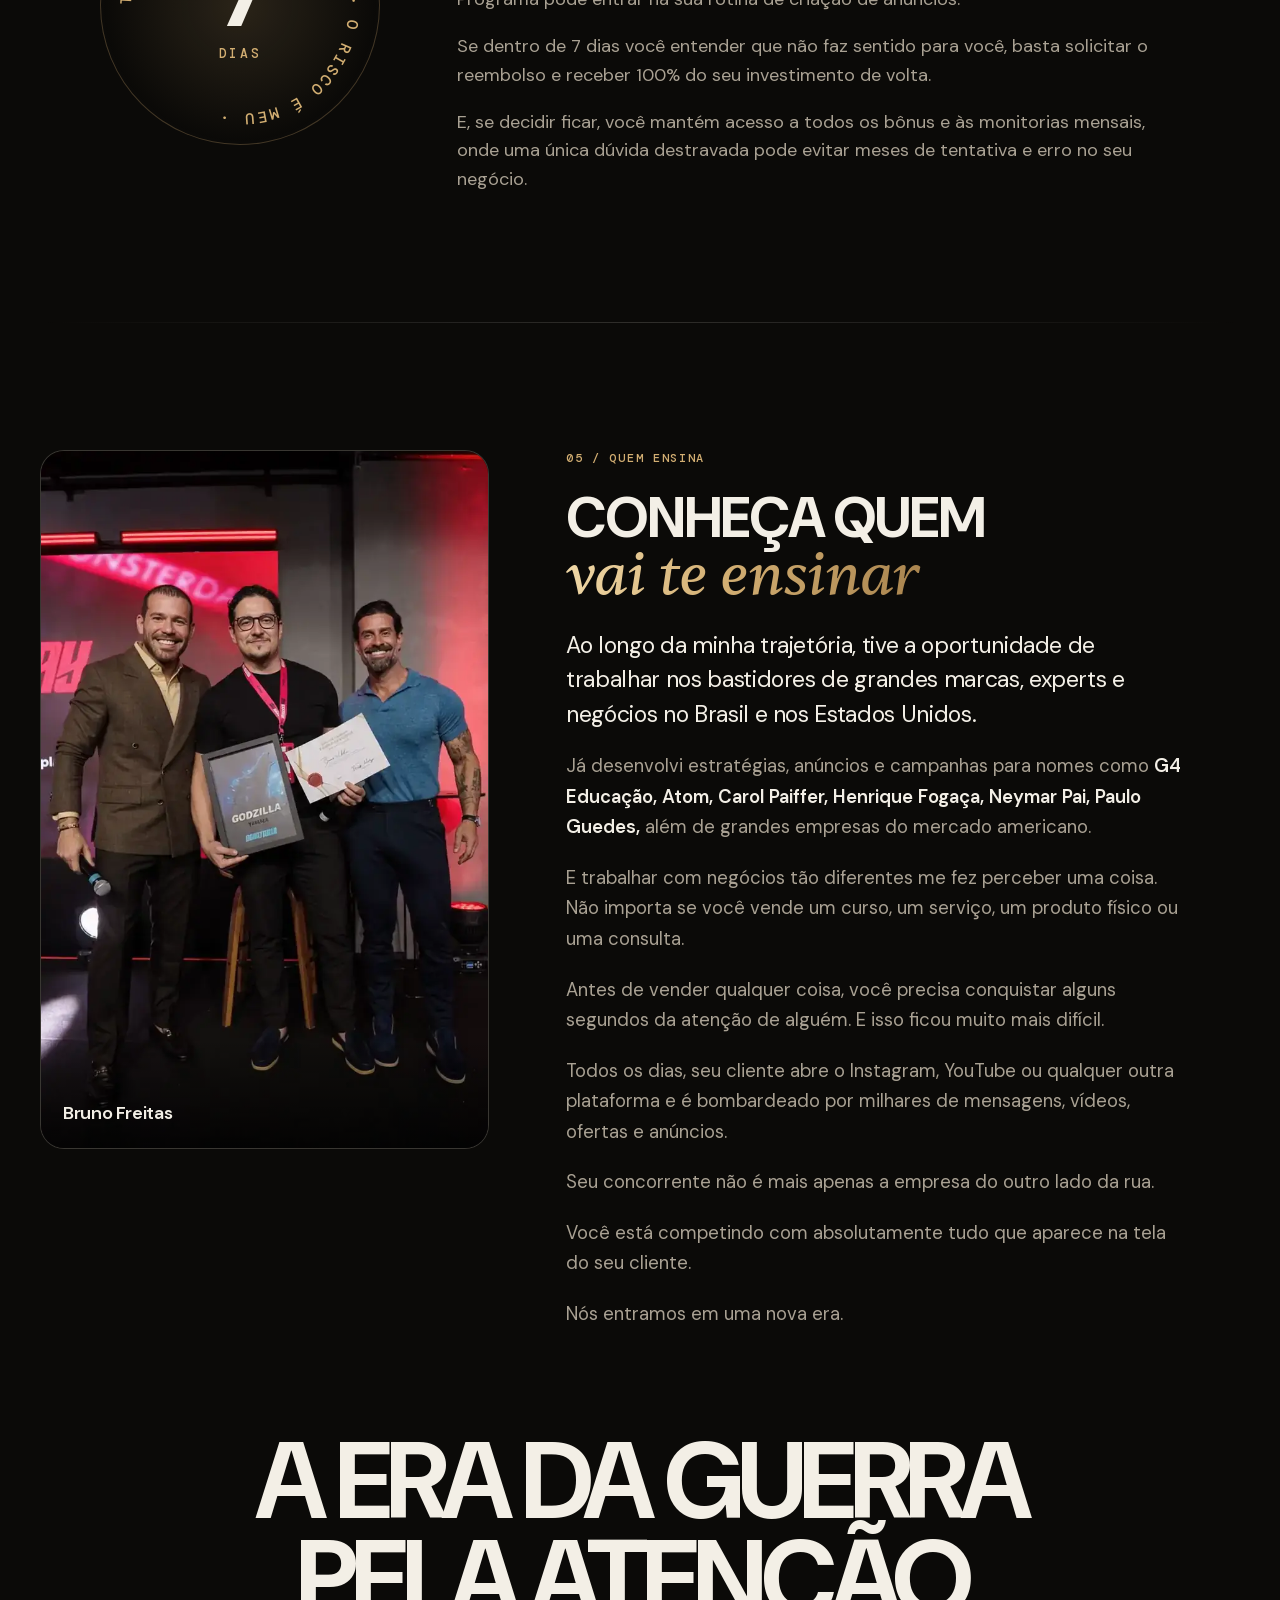
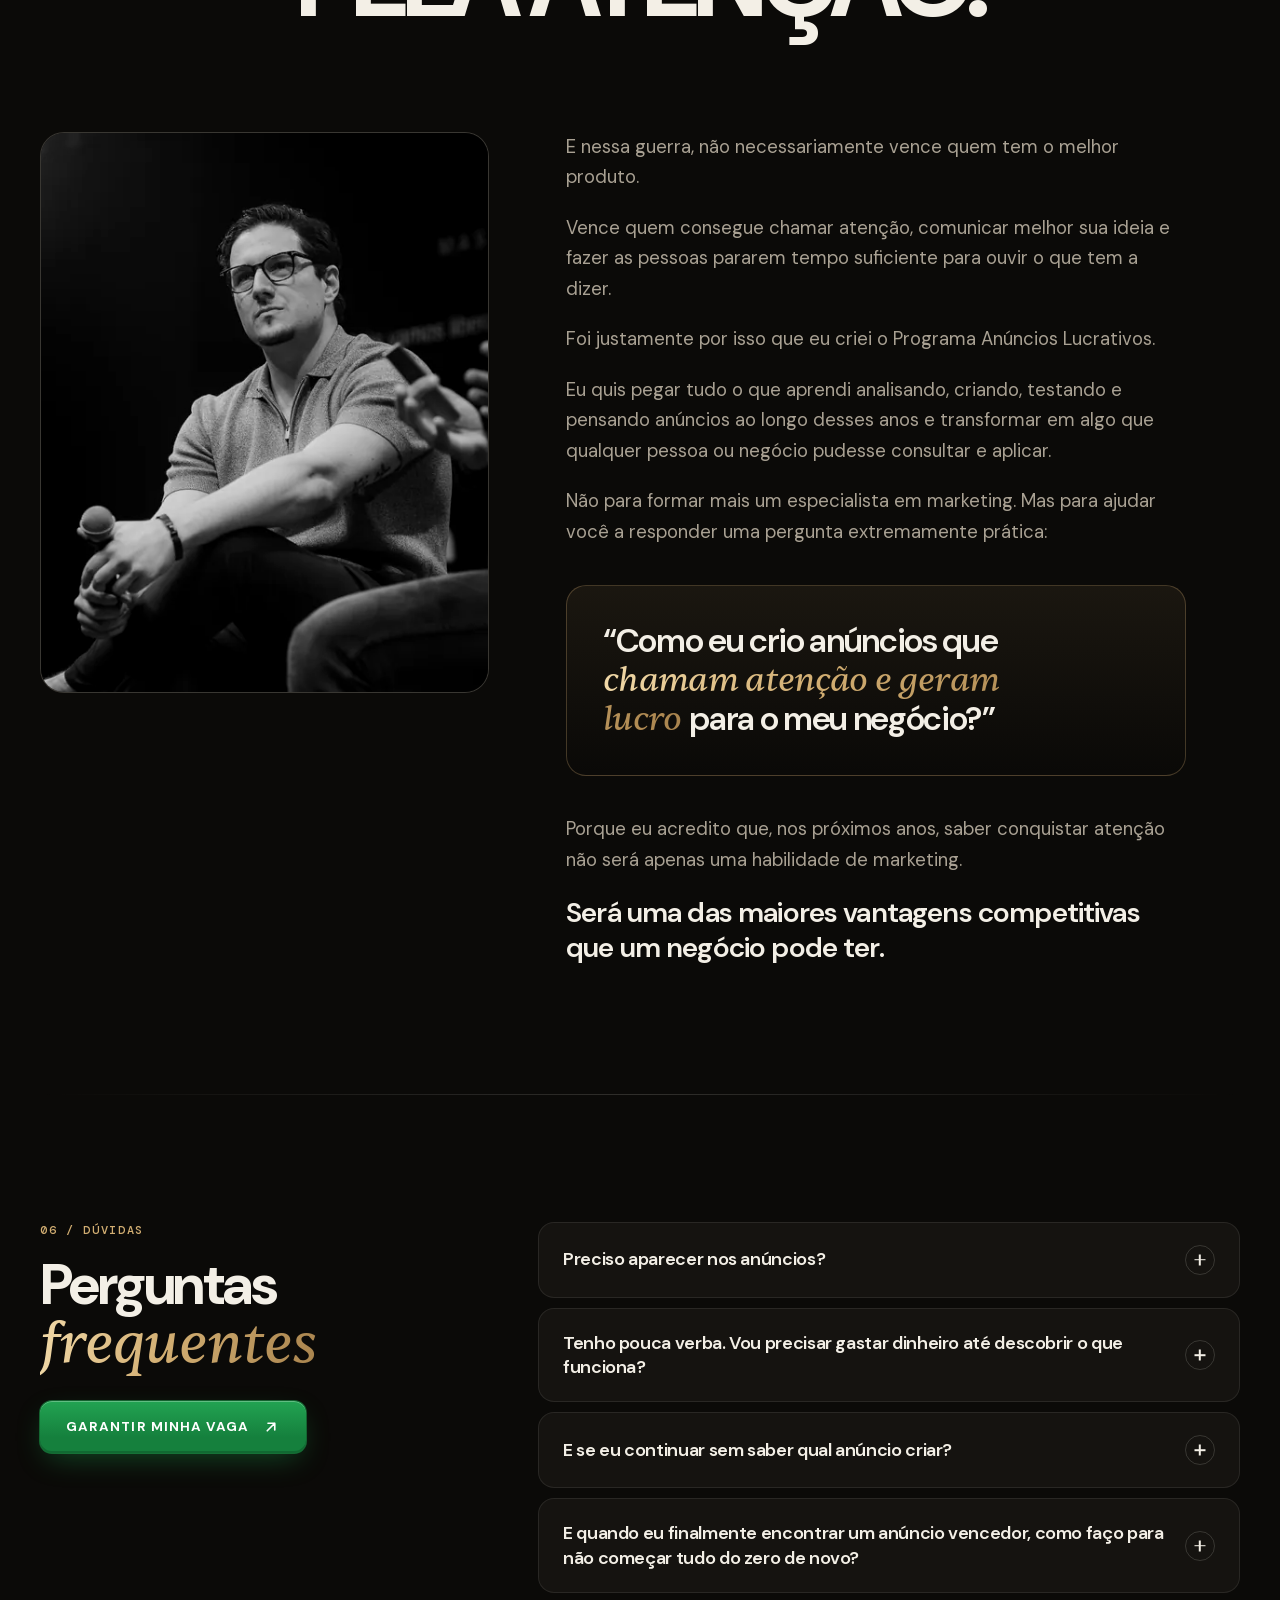
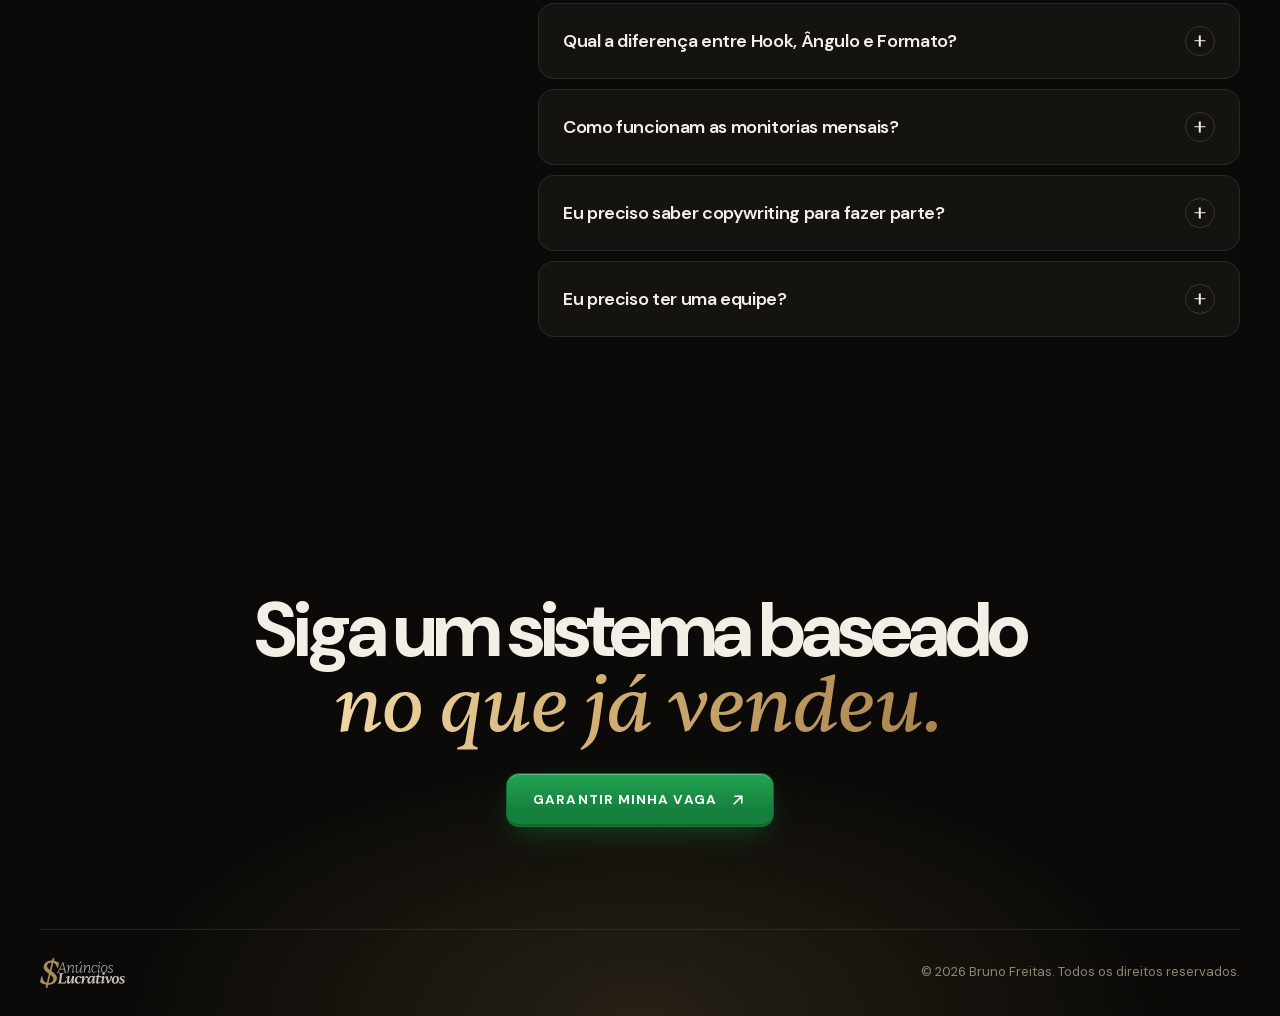
==== commit e543d18b: "Galeria em mosaico justificado, sem cortar nenhuma foto Cada foto mantém o formato original: as linh" ====
--- a/v2/index.html
+++ b/v2/index.html
@@ -281,17 +281,25 @@
 
   <div class="wrap">
     <div class="galeria">
-      <figure class="g g--a" data-r><img src="/v2/assets/img/premio-01-800.webp" srcset="/v2/assets/img/premio-01-480.webp 480w, /v2/assets/img/premio-01-800.webp 800w, /v2/assets/img/premio-01-1200.webp 1200w" sizes="(max-width: 700px) 46vw, 25vw" width="1200" height="1500" alt="Bruno Freitas em evento Monster Day" loading="lazy" decoding="async" style="object-position:50% 25%"></figure>
-      <figure class="g g--b" data-r><img src="/v2/assets/img/palco-10-800.webp" srcset="/v2/assets/img/palco-10-480.webp 480w, /v2/assets/img/palco-10-800.webp 800w, /v2/assets/img/palco-10-1200.webp 1200w" sizes="(max-width: 700px) 92vw, 50vw" width="1200" height="675" alt="Bruno Freitas em bate-papo no palco" loading="lazy" decoding="async" style="object-position:50% 22%"></figure>
-      <figure class="g g--c" data-r><img src="/v2/assets/img/bast-02-800.webp" srcset="/v2/assets/img/bast-02-480.webp 480w, /v2/assets/img/bast-02-800.webp 800w" sizes="(max-width: 700px) 46vw, 25vw" width="800" height="1000" alt="Bruno Freitas nos bastidores com equipe" loading="lazy" decoding="async" style="object-position:50% 30%"></figure>
-      <figure class="g g--d" data-r><img src="/v2/assets/img/workshop-01-800.webp" srcset="/v2/assets/img/workshop-01-480.webp 480w, /v2/assets/img/workshop-01-800.webp 800w" sizes="(max-width: 700px) 92vw, 50vw" width="800" height="450" alt="Workshop com empresários" loading="lazy" decoding="async" style="object-position:50% 45%"></figure>
-      <figure class="g g--e" data-r><img src="/v2/assets/img/palco-03-800.webp" srcset="/v2/assets/img/palco-03-480.webp 480w, /v2/assets/img/palco-03-800.webp 800w, /v2/assets/img/palco-03-1200.webp 1200w" sizes="(max-width: 700px) 46vw, 25vw" width="1200" height="1500" alt="Bruno Freitas no palco" loading="lazy" decoding="async" style="object-position:40% 30%"></figure>
-      <figure class="g g--f" data-r><img src="/v2/assets/img/bast-03-1200.webp" srcset="/v2/assets/img/bast-03-480.webp 480w, /v2/assets/img/bast-03-800.webp 800w, /v2/assets/img/bast-03-1200.webp 1200w" sizes="(max-width: 700px) 92vw, 50vw" width="1200" height="675" alt="Bruno Freitas com o time do G4" loading="lazy" decoding="async" style="object-position:50% 60%"></figure>
-      <figure class="g g--g" data-r><img src="/v2/assets/img/bast-01-800.webp" srcset="/v2/assets/img/bast-01-480.webp 480w, /v2/assets/img/bast-01-800.webp 800w" sizes="(max-width: 700px) 46vw, 25vw" width="800" height="1000" alt="Bruno Freitas nos bastidores" loading="lazy" decoding="async" style="object-position:50% 35%"></figure>
-      <figure class="g g--h" data-r><img src="/v2/assets/img/premio-03-800.webp" srcset="/v2/assets/img/premio-03-480.webp 480w, /v2/assets/img/premio-03-800.webp 800w" sizes="(max-width: 700px) 92vw, 50vw" width="800" height="450" alt="Bruno Freitas recebendo reconhecimento" loading="lazy" decoding="async" style="object-position:50% 12%"></figure>
-      <figure class="g g--s" data-r><img src="/v2/assets/img/bast-07-larga-800.webp" srcset="/v2/assets/img/bast-07-larga-480.webp 480w, /v2/assets/img/bast-07-larga-800.webp 800w" sizes="(max-width: 700px) 92vw, 50vw" width="800" height="450" alt="Bruno Freitas nos bastidores do G4" loading="lazy" decoding="async" style="object-position:50% 40%"></figure>
-      <figure class="g g--k" data-r><img src="/v2/assets/img/bast-04-800.webp" srcset="/v2/assets/img/bast-04-480.webp 480w, /v2/assets/img/bast-04-800.webp 800w, /v2/assets/img/bast-04-1200.webp 1200w" sizes="(max-width: 700px) 92vw, 50vw" width="1200" height="675" alt="Gravação de anúncio em escritório" loading="lazy" decoding="async" style="object-position:50% 68%"></figure>
-      <figure class="g g--l" data-r><img src="/v2/assets/img/bast-05-800.webp" srcset="/v2/assets/img/bast-05-480.webp 480w, /v2/assets/img/bast-05-800.webp 800w, /v2/assets/img/bast-05-1200.webp 1200w" sizes="(max-width: 700px) 92vw, 50vw" width="1200" height="675" alt="Reunião online de alinhamento de gravações" loading="lazy" decoding="async" style="object-position:50% 50%"></figure>
+      <div class="g-linha">
+        <figure class="g" style="--r:0.8;--o:1" data-r><img src="/v2/assets/img/premio-01-800.webp" srcset="/v2/assets/img/premio-01-480.webp 480w, /v2/assets/img/premio-01-800.webp 800w, /v2/assets/img/premio-01-1200.webp 1200w" sizes="(max-width: 700px) 46vw, 30vw" width="1200" height="1500" alt="Bruno Freitas em evento Monster Day" loading="lazy" decoding="async"></figure>
+        <figure class="g g--cheia" style="--r:1.7778;--o:3" data-r><img src="/v2/assets/img/bast-03-800.webp" srcset="/v2/assets/img/bast-03-480.webp 480w, /v2/assets/img/bast-03-800.webp 800w, /v2/assets/img/bast-03-1200.webp 1200w" sizes="(max-width: 700px) 92vw, 44vw" width="1200" height="675" alt="Bruno Freitas com o time do G4" loading="lazy" decoding="async"></figure>
+        <figure class="g" style="--r:0.8;--o:2" data-r><img src="/v2/assets/img/bast-02-800.webp" srcset="/v2/assets/img/bast-02-480.webp 480w, /v2/assets/img/bast-02-800.webp 800w" sizes="(max-width: 700px) 46vw, 30vw" width="800" height="1000" alt="Bruno Freitas nos bastidores com equipe" loading="lazy" decoding="async"></figure>
+      </div>
+      <div class="g-linha">
+        <figure class="g g--cheia" style="--r:1.7778;--o:4" data-r><img src="/v2/assets/img/palco-10-800.webp" srcset="/v2/assets/img/palco-10-480.webp 480w, /v2/assets/img/palco-10-800.webp 800w, /v2/assets/img/palco-10-1200.webp 1200w" sizes="(max-width: 700px) 92vw, 44vw" width="1200" height="675" alt="Bruno Freitas em bate-papo no palco" loading="lazy" decoding="async"></figure>
+        <figure class="g g--cheia" style="--r:0.8791;--o:7" data-r><img src="/v2/assets/img/bast-07-alta-800.webp" srcset="/v2/assets/img/bast-07-alta-480.webp 480w, /v2/assets/img/bast-07-alta-800.webp 800w" sizes="(max-width: 700px) 92vw, 44vw" width="800" height="910" alt="Bruno Freitas nos bastidores do G4" loading="lazy" decoding="async"></figure>
+        <figure class="g g--cheia" style="--r:1.7778;--o:8" data-r><img src="/v2/assets/img/workshop-01-800.webp" srcset="/v2/assets/img/workshop-01-480.webp 480w, /v2/assets/img/workshop-01-800.webp 800w" sizes="(max-width: 700px) 92vw, 44vw" width="800" height="450" alt="Workshop com empresários" loading="lazy" decoding="async"></figure>
+      </div>
+      <div class="g-linha">
+        <figure class="g" style="--r:0.8;--o:5" data-r><img src="/v2/assets/img/palco-03-800.webp" srcset="/v2/assets/img/palco-03-480.webp 480w, /v2/assets/img/palco-03-800.webp 800w, /v2/assets/img/palco-03-1200.webp 1200w" sizes="(max-width: 700px) 46vw, 30vw" width="1200" height="1500" alt="Bruno Freitas no palco" loading="lazy" decoding="async"></figure>
+        <figure class="g g--cheia" style="--r:1.7778;--o:9" data-r><img src="/v2/assets/img/premio-03-800.webp" srcset="/v2/assets/img/premio-03-480.webp 480w, /v2/assets/img/premio-03-800.webp 800w" sizes="(max-width: 700px) 92vw, 44vw" width="800" height="450" alt="Bruno Freitas recebendo reconhecimento" loading="lazy" decoding="async"></figure>
+        <figure class="g" style="--r:0.8;--o:6" data-r><img src="/v2/assets/img/bast-01-800.webp" srcset="/v2/assets/img/bast-01-480.webp 480w, /v2/assets/img/bast-01-800.webp 800w" sizes="(max-width: 700px) 46vw, 30vw" width="800" height="1000" alt="Bruno Freitas nos bastidores" loading="lazy" decoding="async"></figure>
+      </div>
+      <div class="g-linha">
+        <figure class="g g--cheia" style="--r:1.7778;--o:10" data-r><img src="/v2/assets/img/bast-04-800.webp" srcset="/v2/assets/img/bast-04-480.webp 480w, /v2/assets/img/bast-04-800.webp 800w, /v2/assets/img/bast-04-1200.webp 1200w" sizes="(max-width: 700px) 92vw, 44vw" width="1200" height="675" alt="Gravação de anúncio em escritório" loading="lazy" decoding="async"></figure>
+        <figure class="g g--cheia" style="--r:1.7778;--o:11" data-r><img src="/v2/assets/img/bast-05-800.webp" srcset="/v2/assets/img/bast-05-480.webp 480w, /v2/assets/img/bast-05-800.webp 800w, /v2/assets/img/bast-05-1200.webp 1200w" sizes="(max-width: 700px) 92vw, 44vw" width="1200" height="675" alt="Reunião online de alinhamento de gravações" loading="lazy" decoding="async"></figure>
+      </div>
     </div>
   </div>
 </section>
--- a/v2/css/style.css
+++ b/v2/css/style.css
@@ -275,15 +275,11 @@
 .nome--at{background:#000f9e}
 .nome--at > .nome__logo{height:72%}
 
-/* galeria: 4 retratos, 1 destaque 2×2 (time do G4) e 6 paisagens fecham 4×6 sem buraco */
-.galeria{display:grid;grid-template-columns:repeat(4,1fr);grid-auto-rows:clamp(150px,15vw,210px);gap:14px;
-  grid-template-areas:"a b b c" "a d d c" "f f e g" "f f e g" "s s h h" "k k l l"}
-.g--a{grid-area:a}.g--b{grid-area:b}.g--c{grid-area:c}.g--d{grid-area:d}
-.g--e{grid-area:e}.g--f{grid-area:f}.g--g{grid-area:g}.g--h{grid-area:h}
-.g--s{grid-area:s}.g--k{grid-area:k}.g--l{grid-area:l}
-/* o time do G4 é 16:9 e o card é quase quadrado: aproxima por baixo para sair o teto */
-.g--f img{scale:1.22;transform-origin:50% 95%}
-.g{border-radius:16px;overflow:hidden;border:1px solid var(--linha);background:var(--painel)}
+/* galeria em mosaico justificado: cada linha tem uma altura só e cada foto
+   cresce na proporção do formato dela (--r = largura/altura). Nada é cortado. */
+.galeria{display:grid;gap:14px}
+.g-linha{display:flex;align-items:flex-start;gap:14px}
+.g{flex:var(--r) 1 0;min-width:0;aspect-ratio:var(--r);border-radius:16px;overflow:hidden;border:1px solid var(--linha);background:var(--painel)}
 .g img{width:100%;height:100%;object-fit:cover;filter:grayscale(.35) contrast(1.04);transition:filter .6s,transform 1.2s var(--e-out)}
 .g:hover img{filter:none;transform:scale(1.04)}
 
@@ -398,8 +394,6 @@
   .card--matriz{grid-template-columns:1fr}
   .bonus__card:last-child{grid-column:1/-1}
   .mural{grid-template-columns:repeat(3,1fr)}
-  .galeria{grid-template-columns:repeat(2,1fr);grid-auto-rows:clamp(130px,30vw,230px);
-    grid-template-areas:"a c" "a c" "f f" "f f" "b b" "e g" "e g" "d d" "s s" "h h" "k k" "l l"}
   .nomes{grid-template-columns:repeat(2,1fr);grid-auto-rows:clamp(130px,30vw,230px);
     grid-template-areas:"np np" "np np" "ca hf" "ca hf" "pg g4" "pg at" "mu mu" "mu mu"}
   .oferta__painel{grid-template-columns:1fr}
@@ -437,8 +431,12 @@
   .mural.is-colunas{height:620px;gap:10px}
   .mural__trilho{gap:10px}
   .mural figure{border-radius:12px}
-  .galeria{gap:10px}
-  .nomes,.galeria{gap:10px}
+  .nomes{gap:10px}
+  /* no telefone: retratos em dupla, paisagens na largura toda (--o reordena) */
+  .galeria{grid-template-columns:1fr 1fr;gap:10px}
+  .g-linha{display:contents}
+  .g{order:var(--o)}
+  .g--cheia{grid-column:1/-1}
   .nome__tag{font-size:9.5px;letter-spacing:.1em}
   .nome__idx{top:12px;left:14px}
   .nome--marca > .nome__logo{top:34%;height:42%}
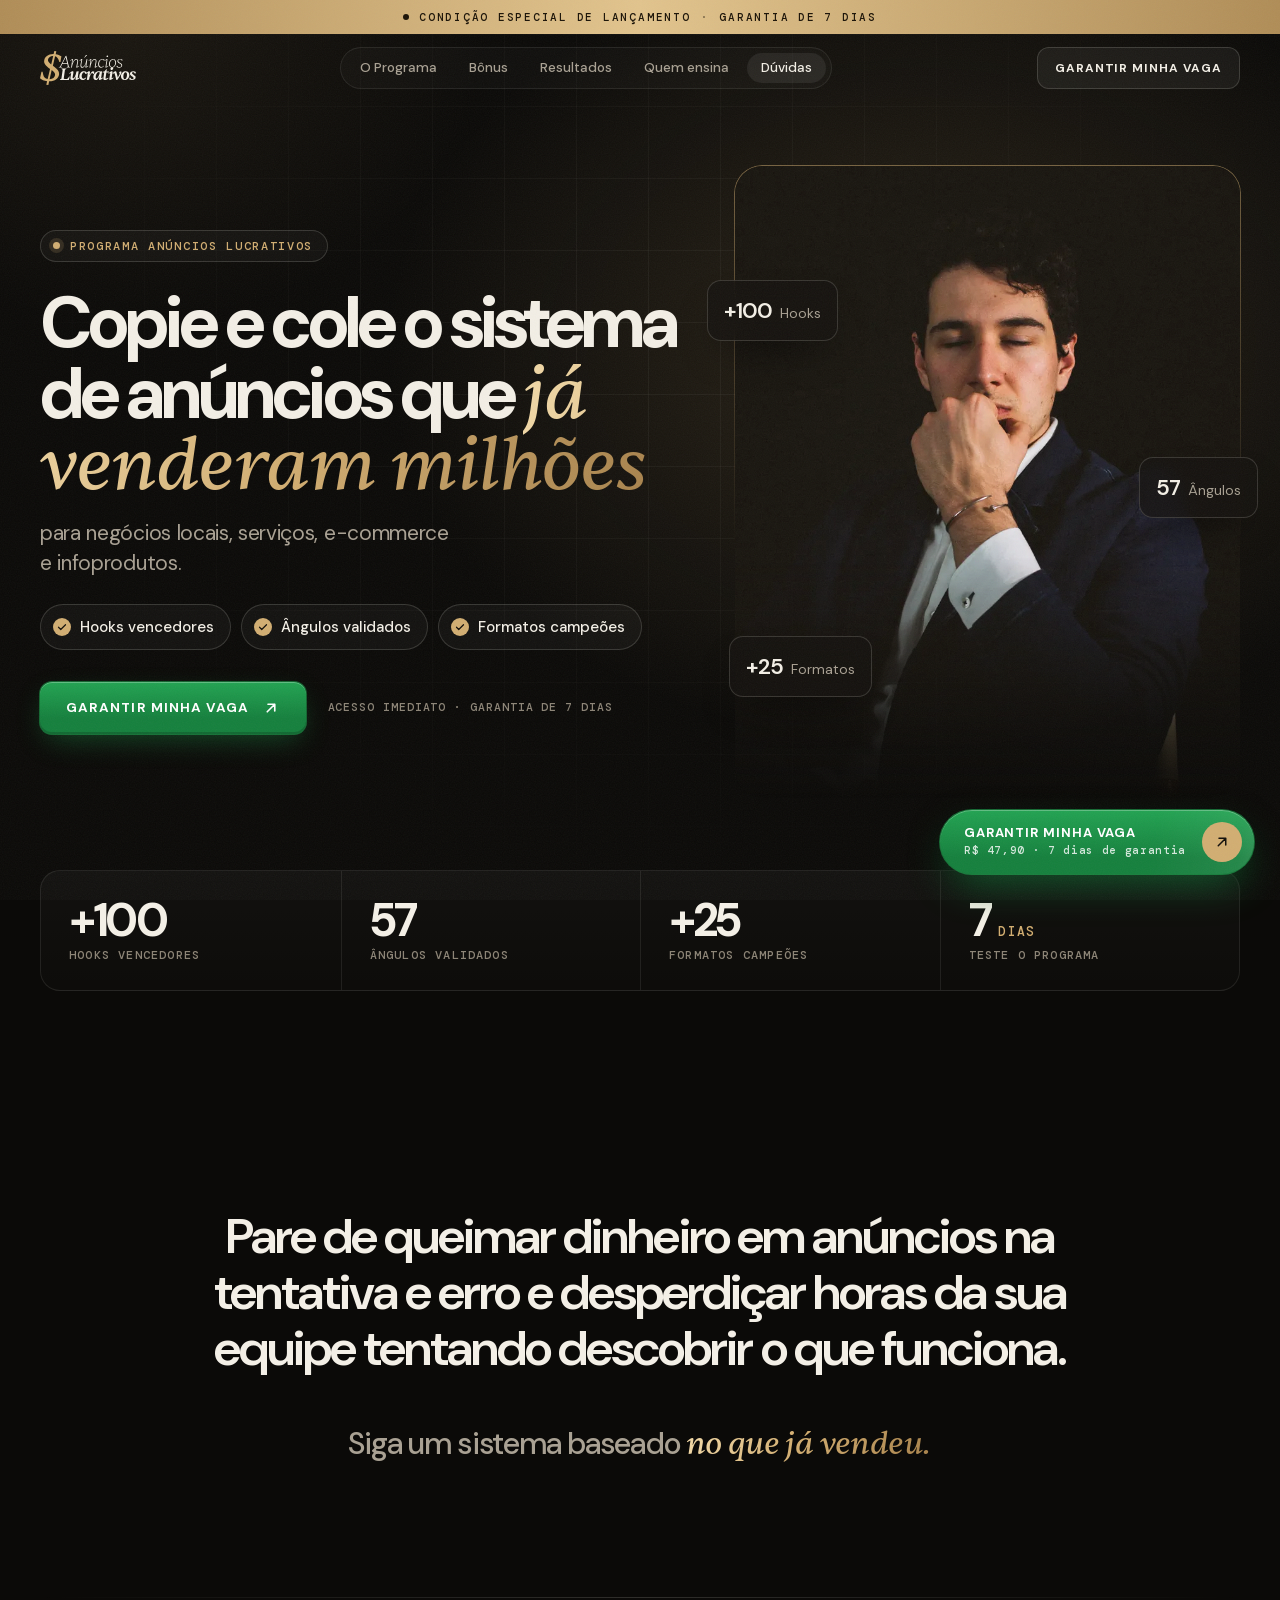
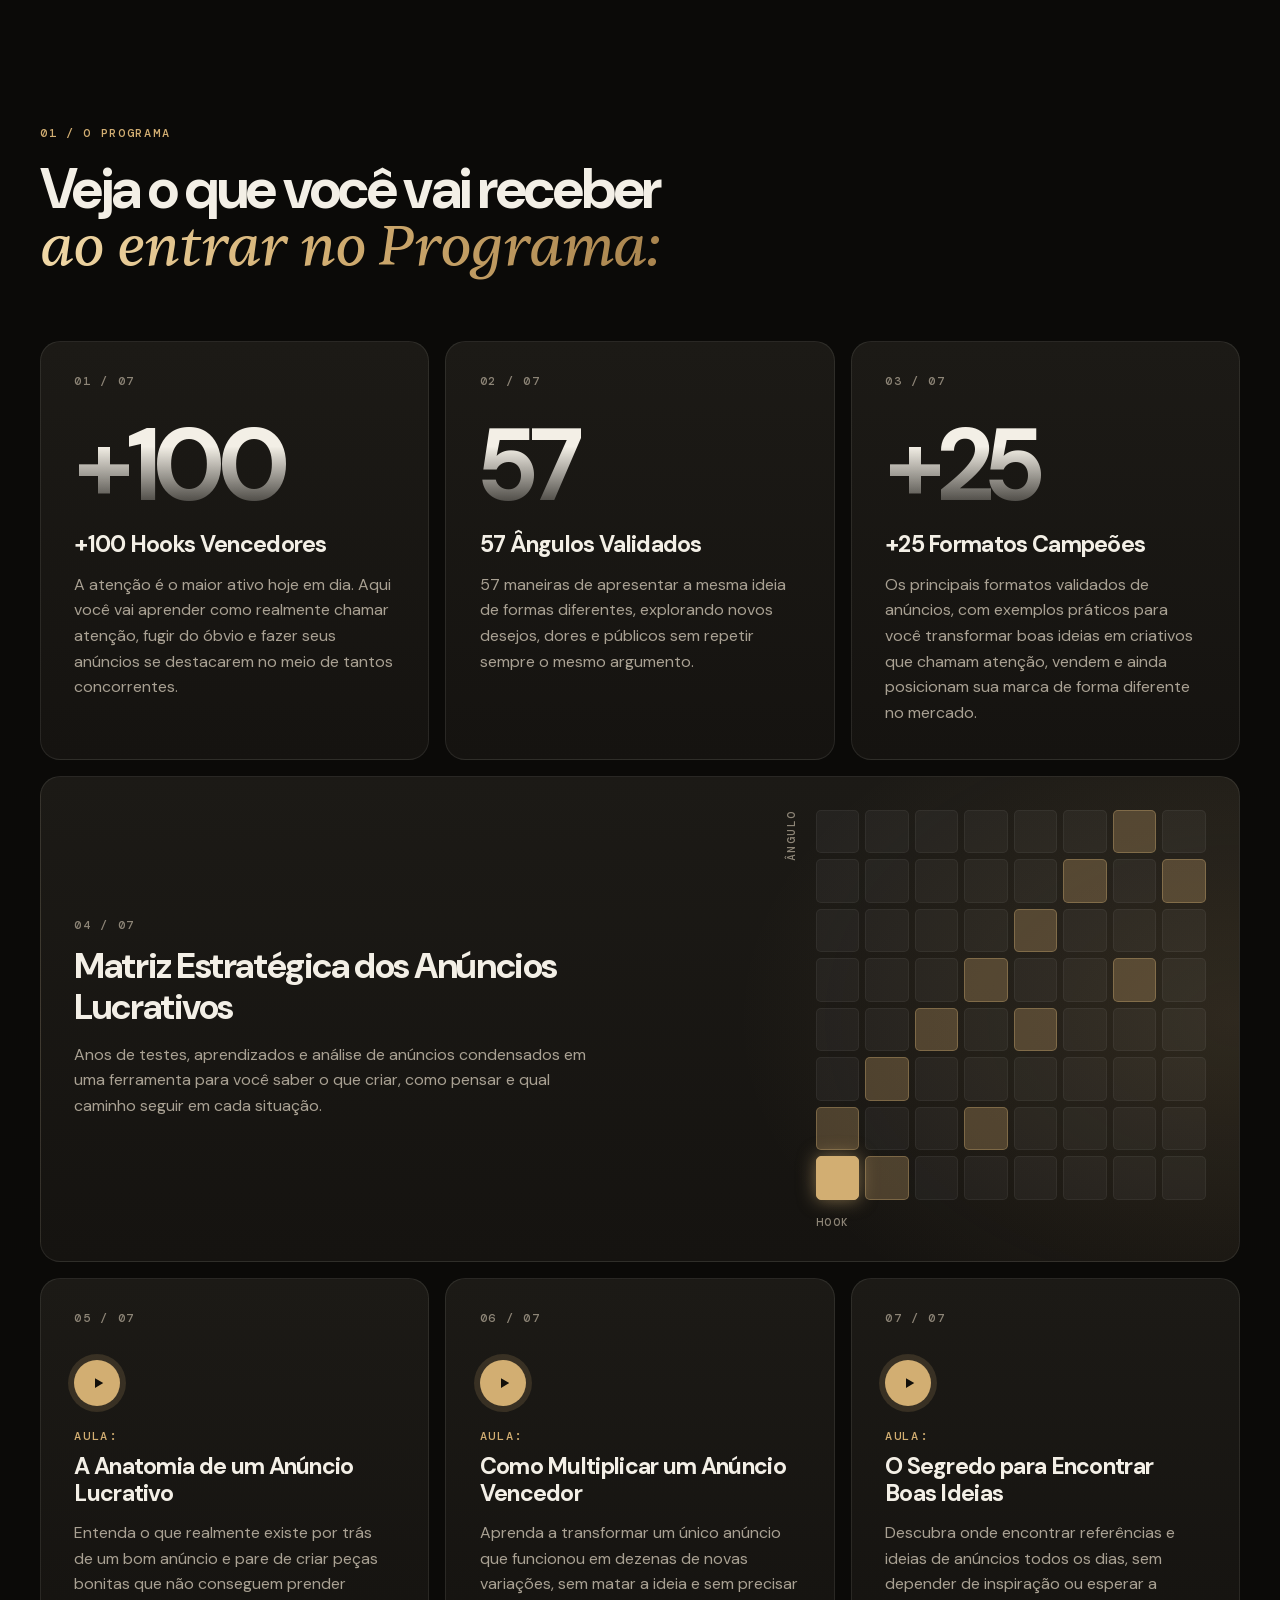
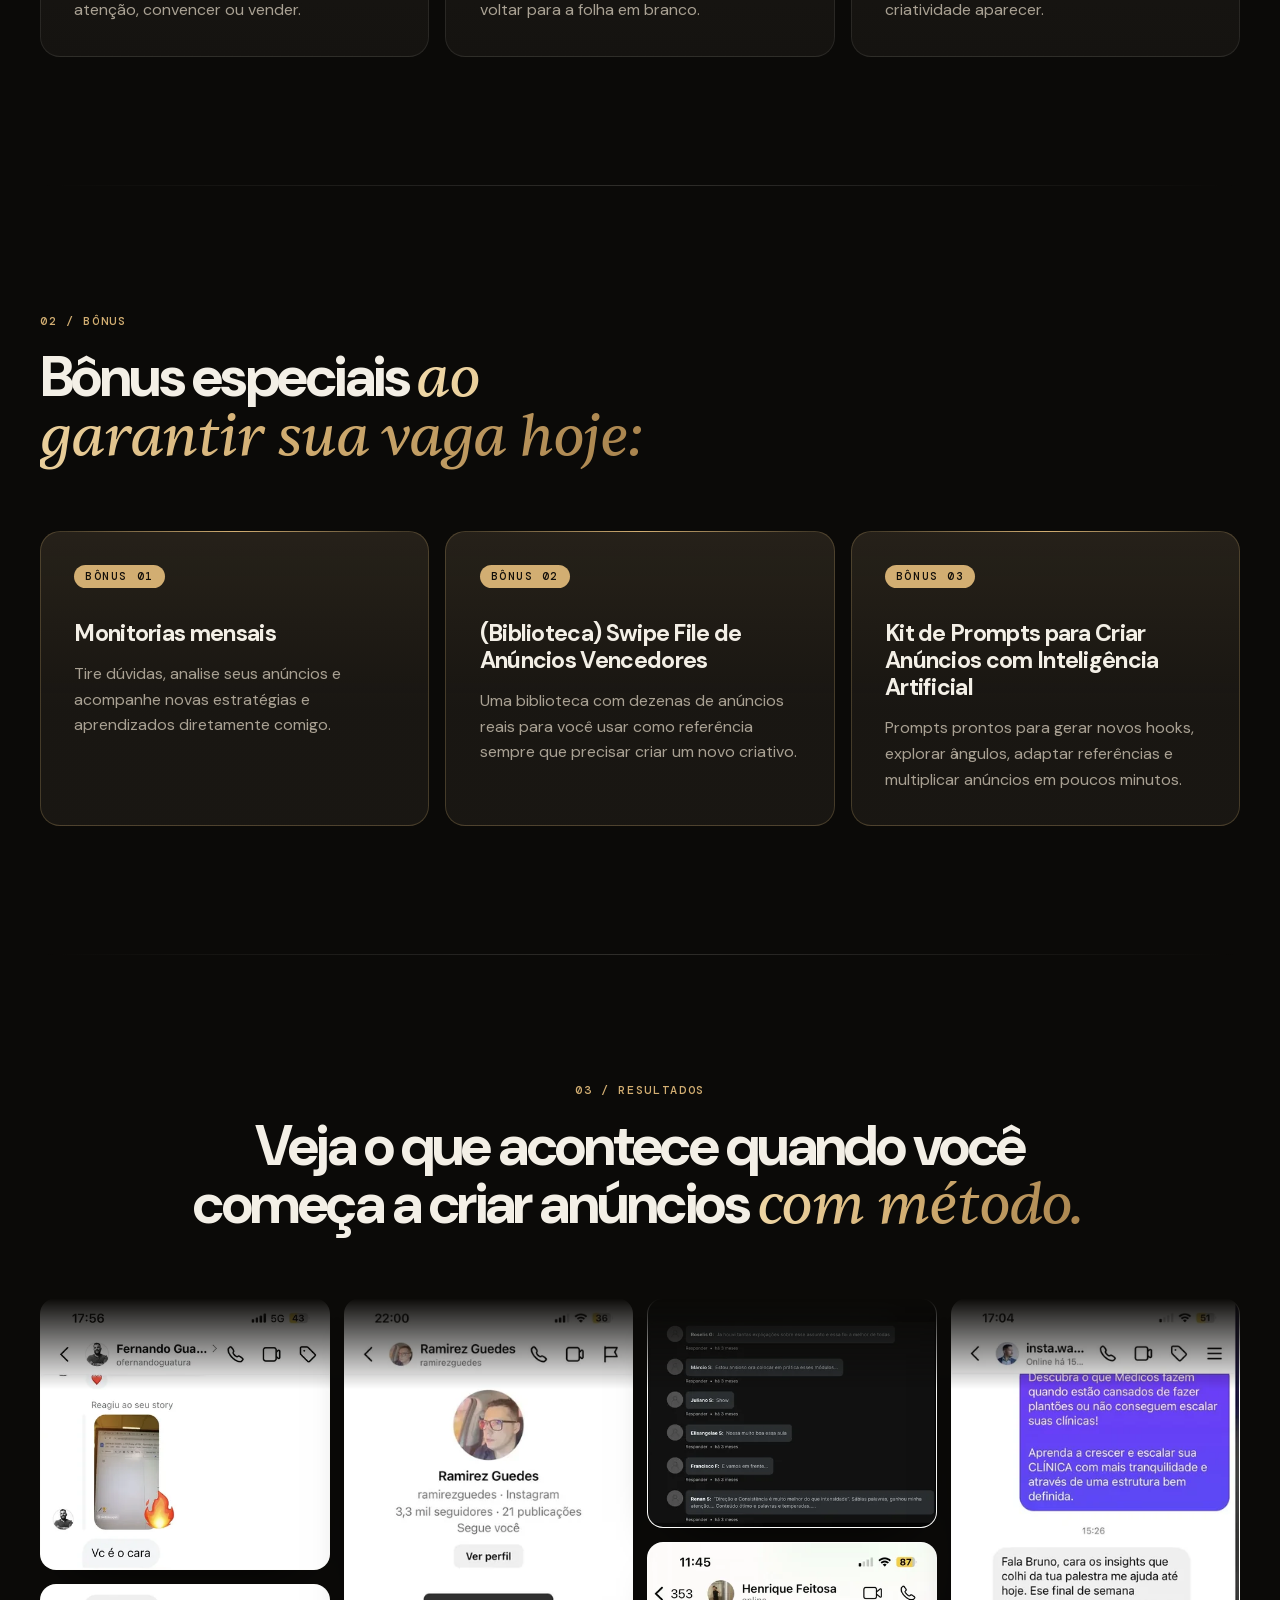
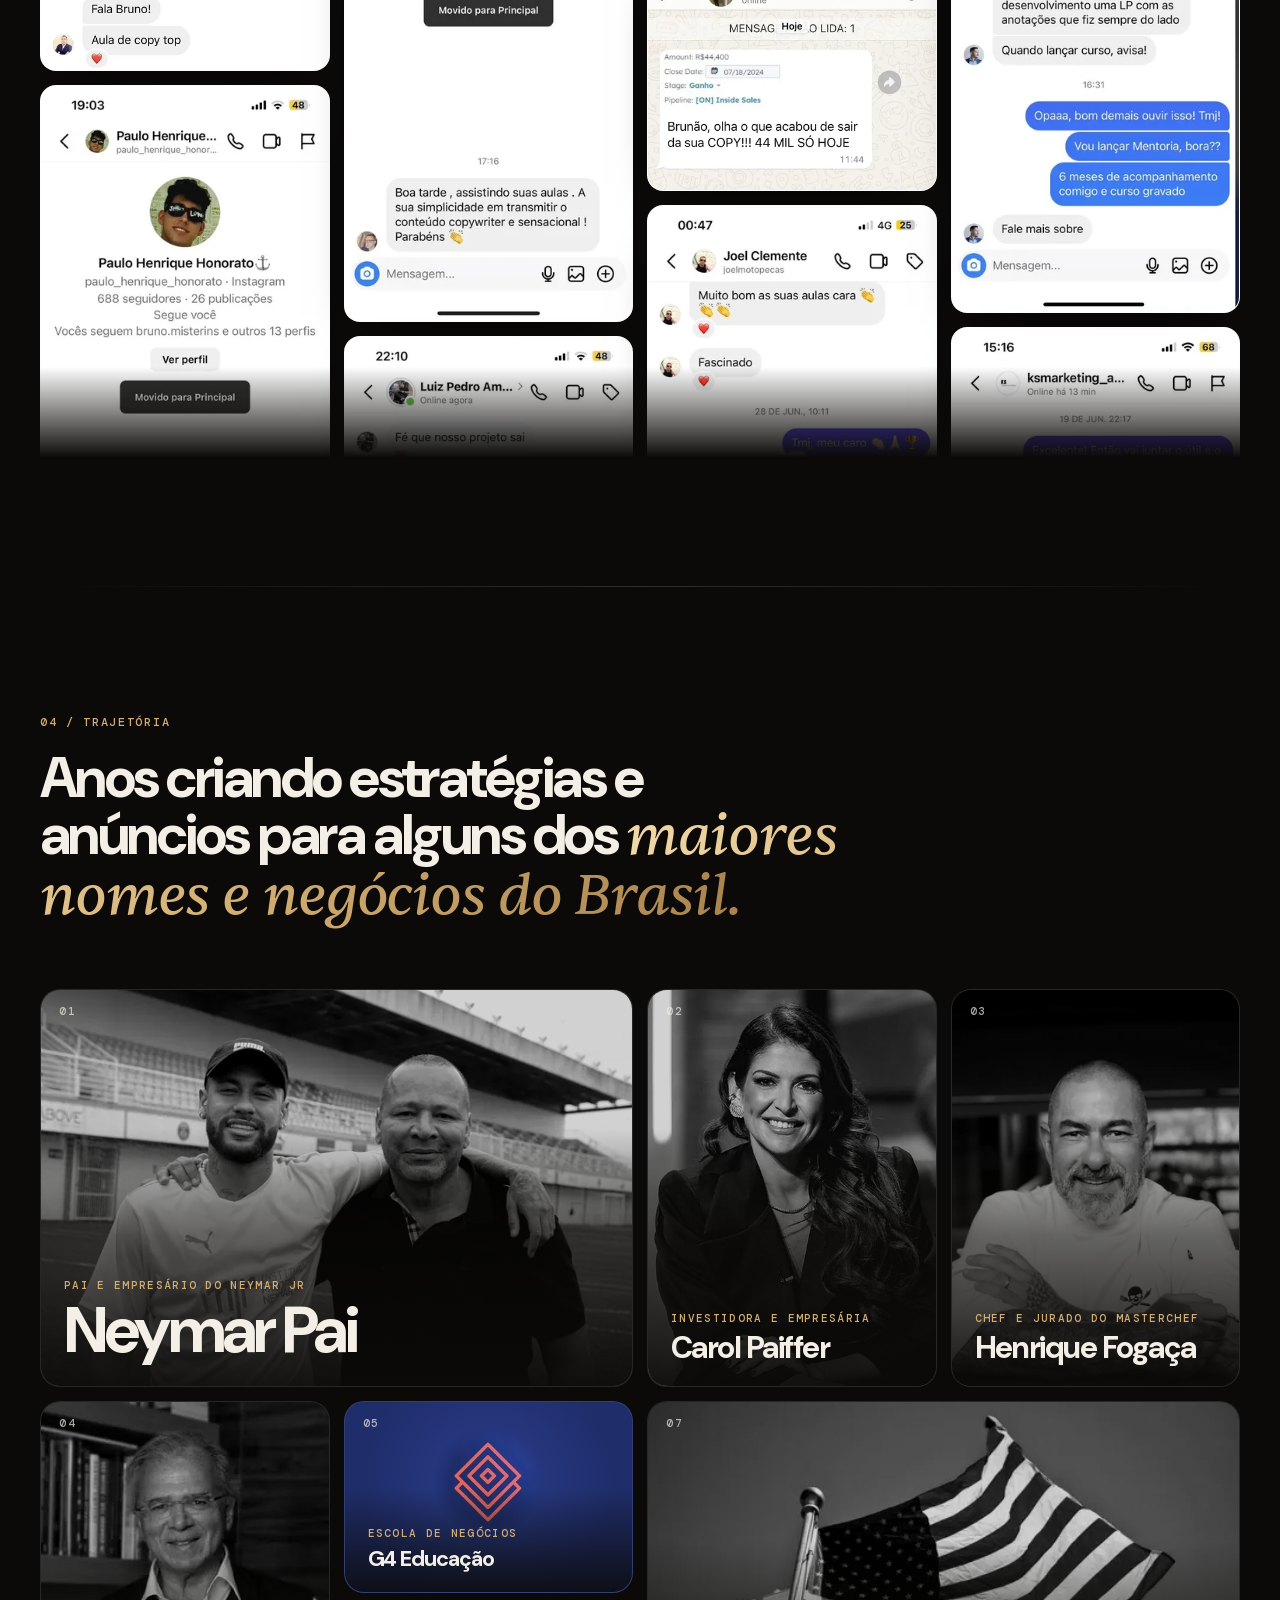
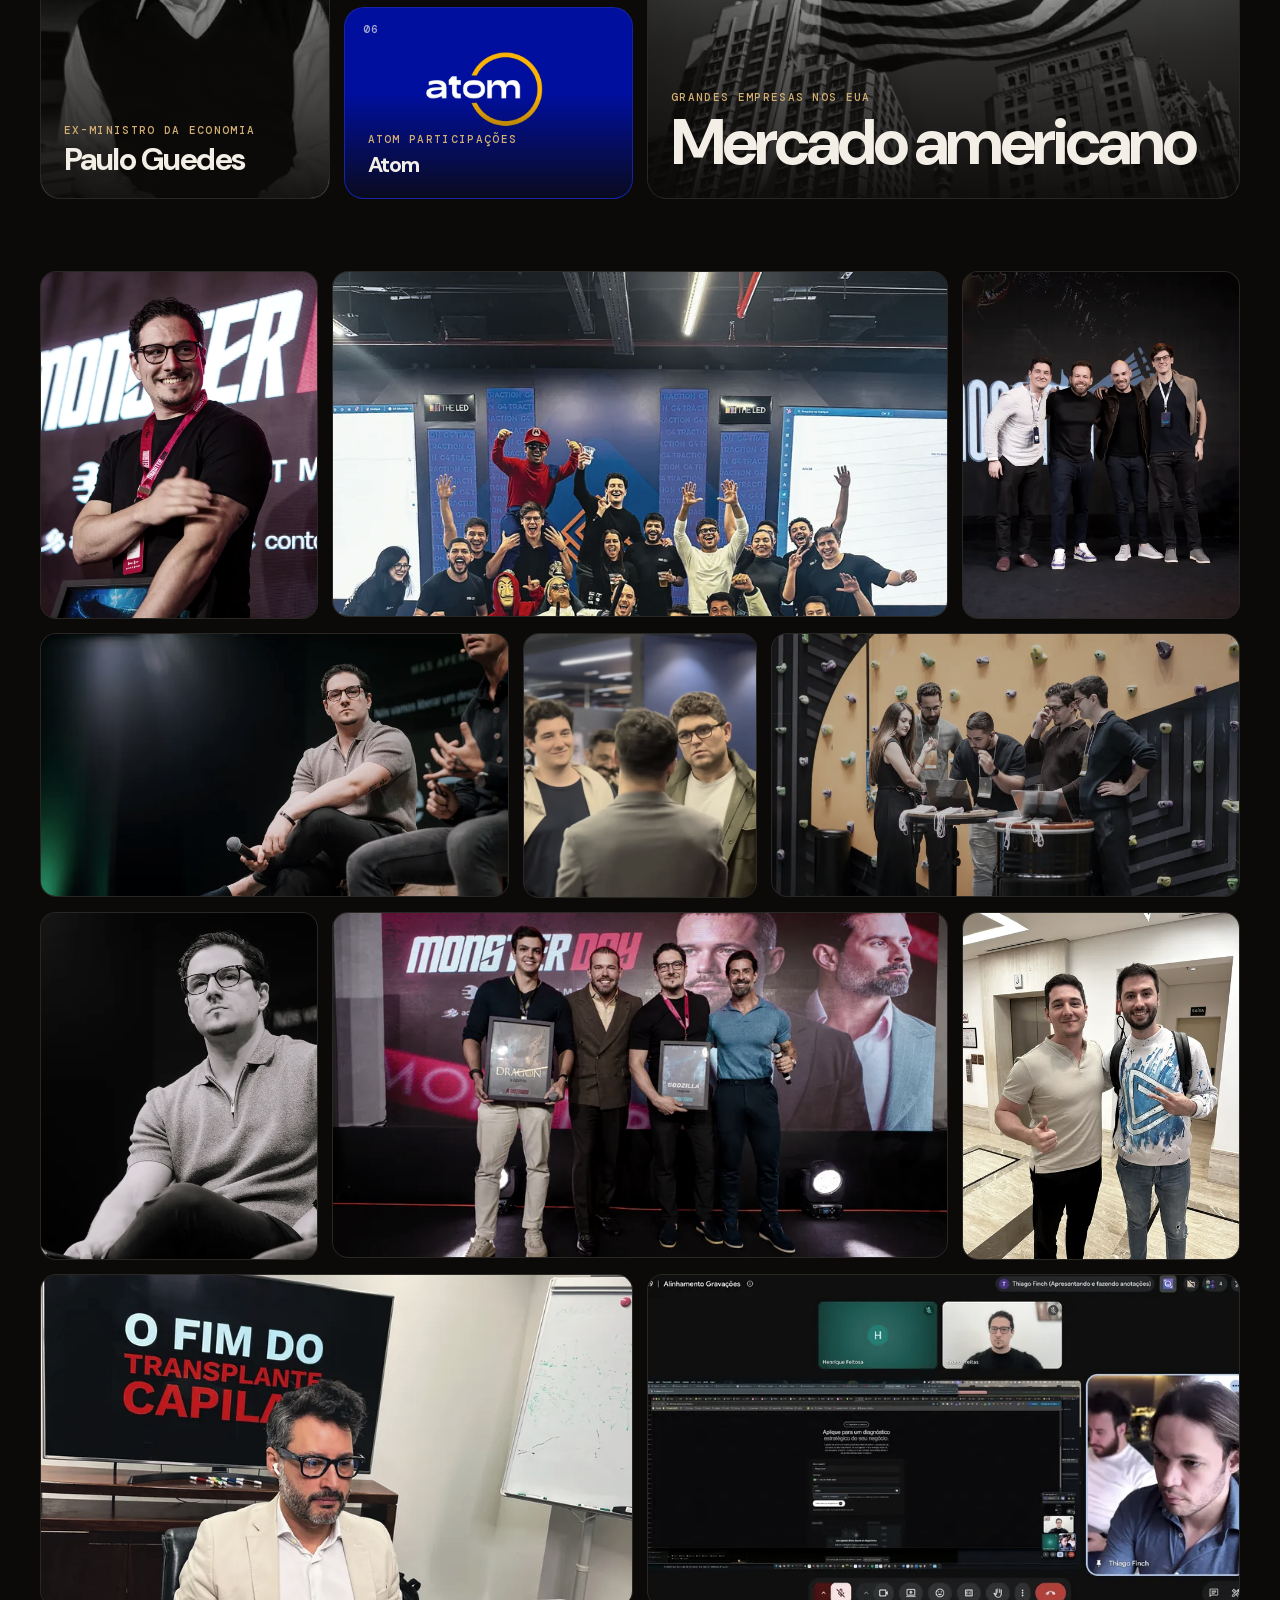
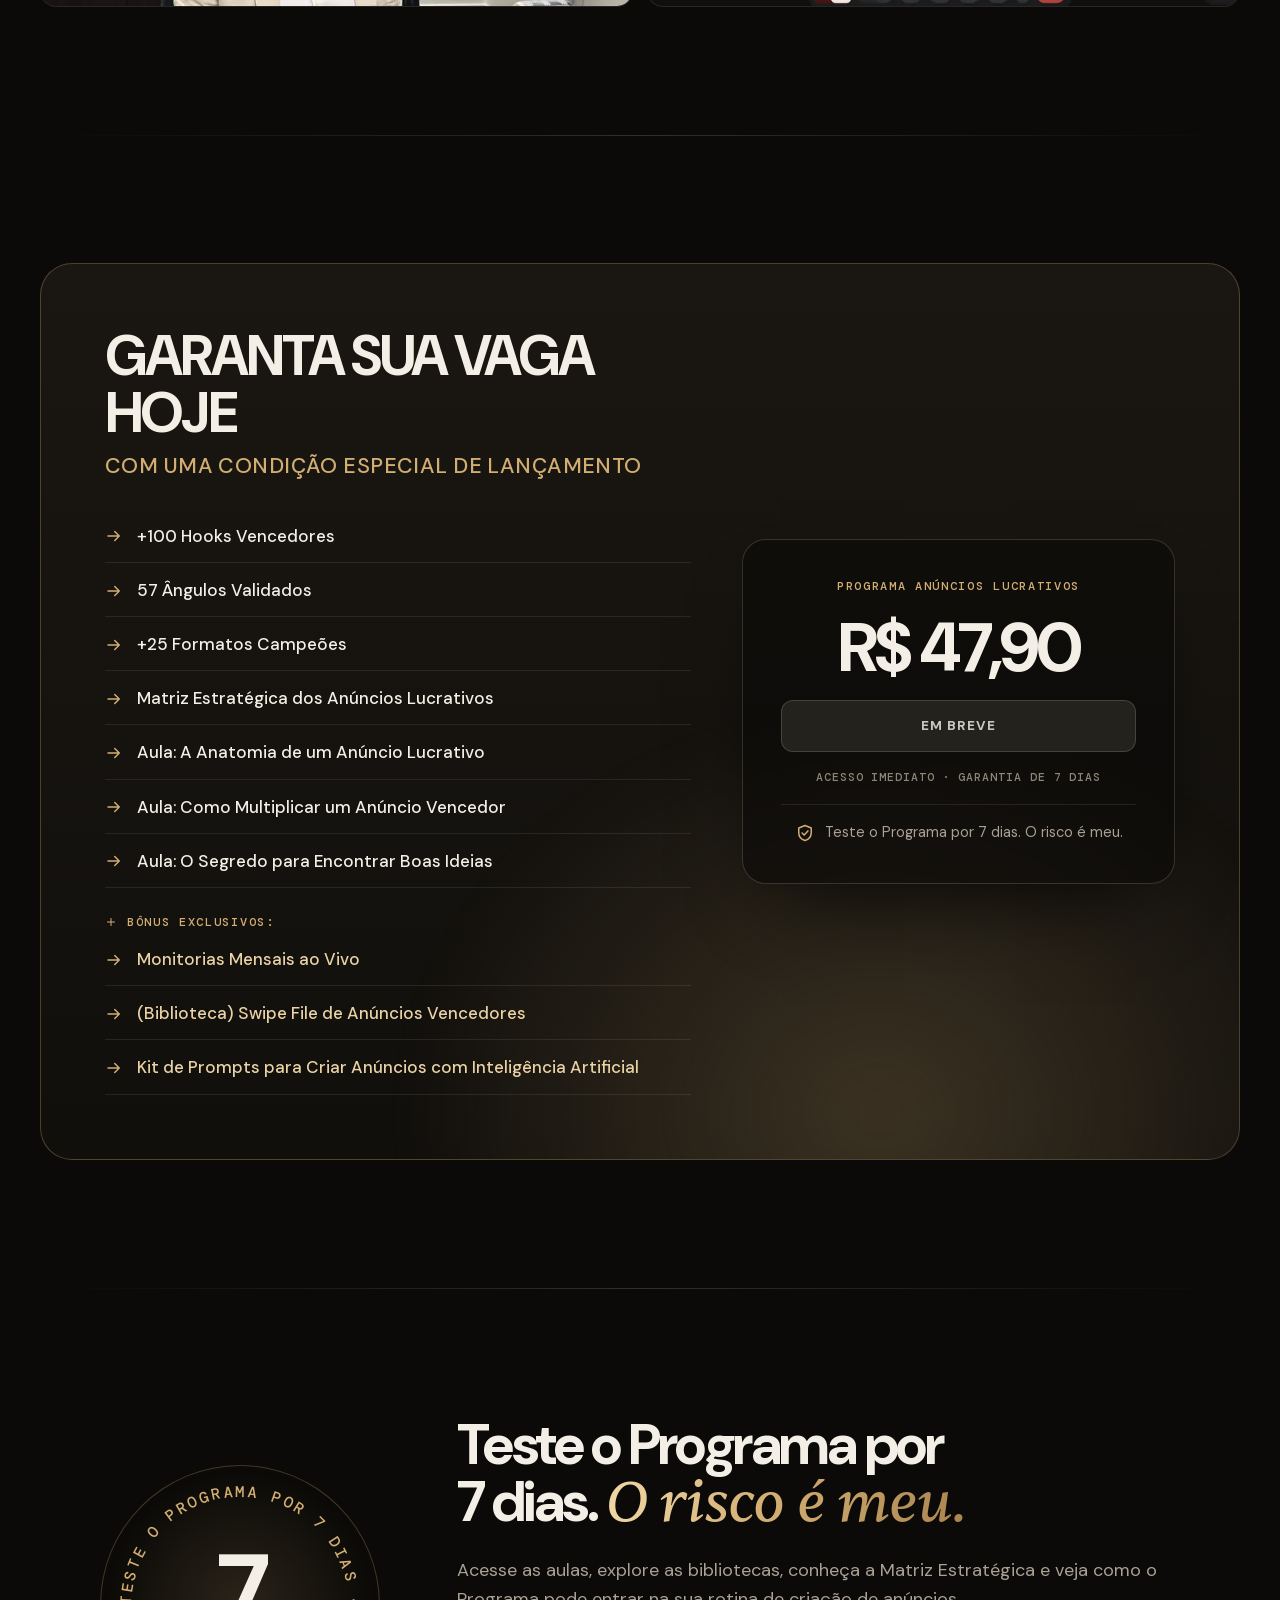
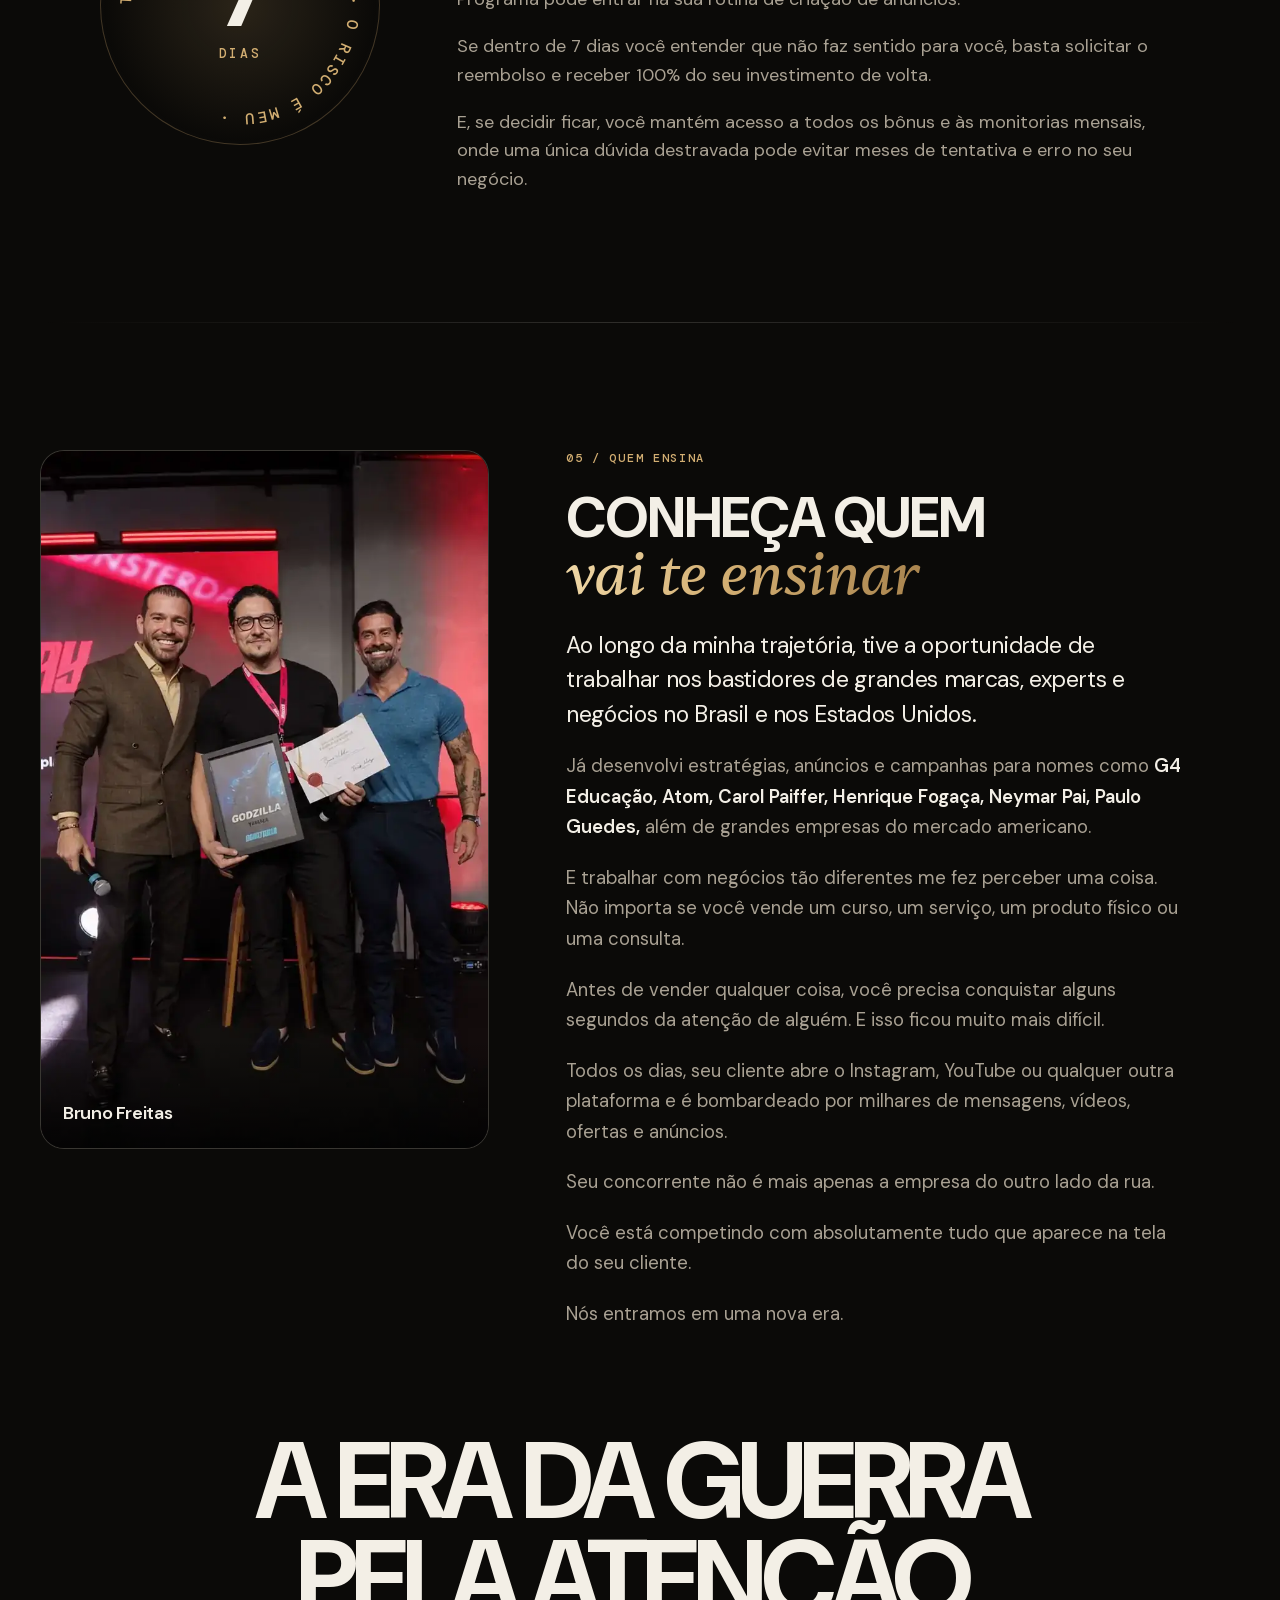
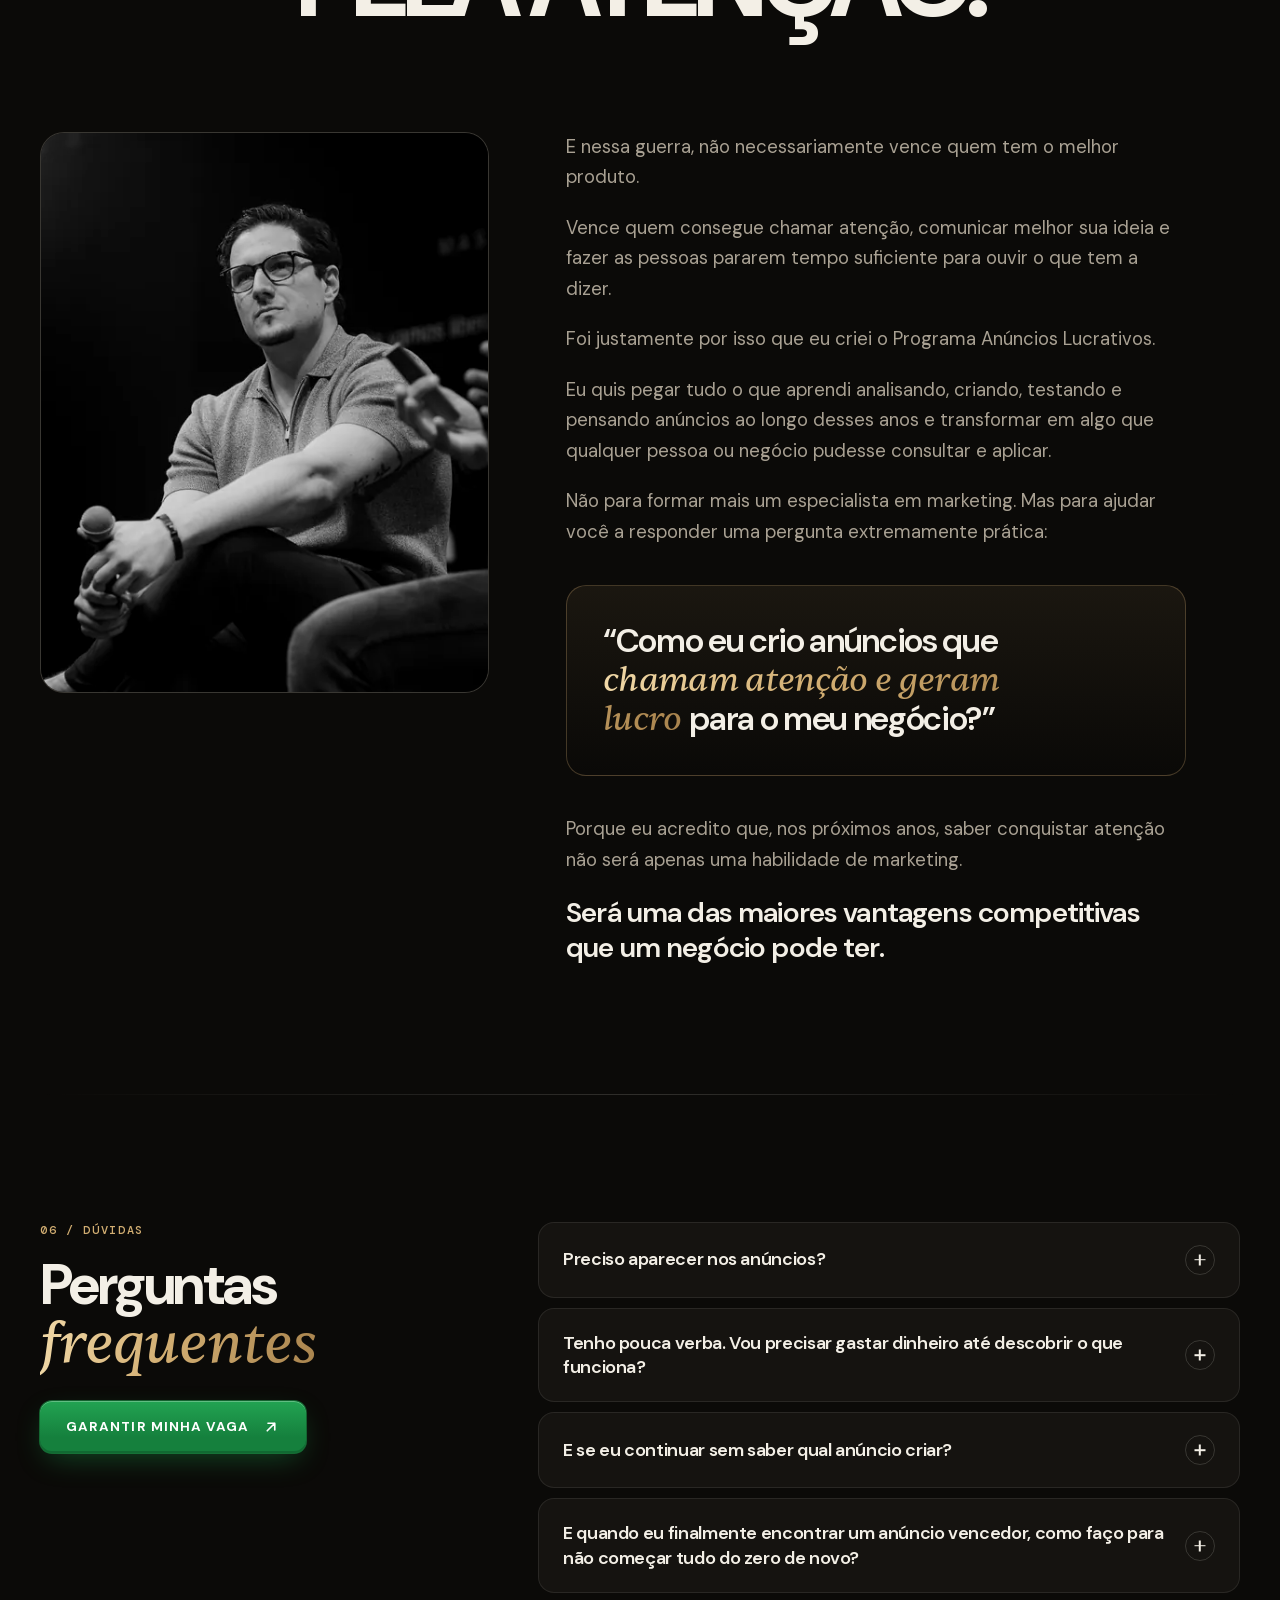
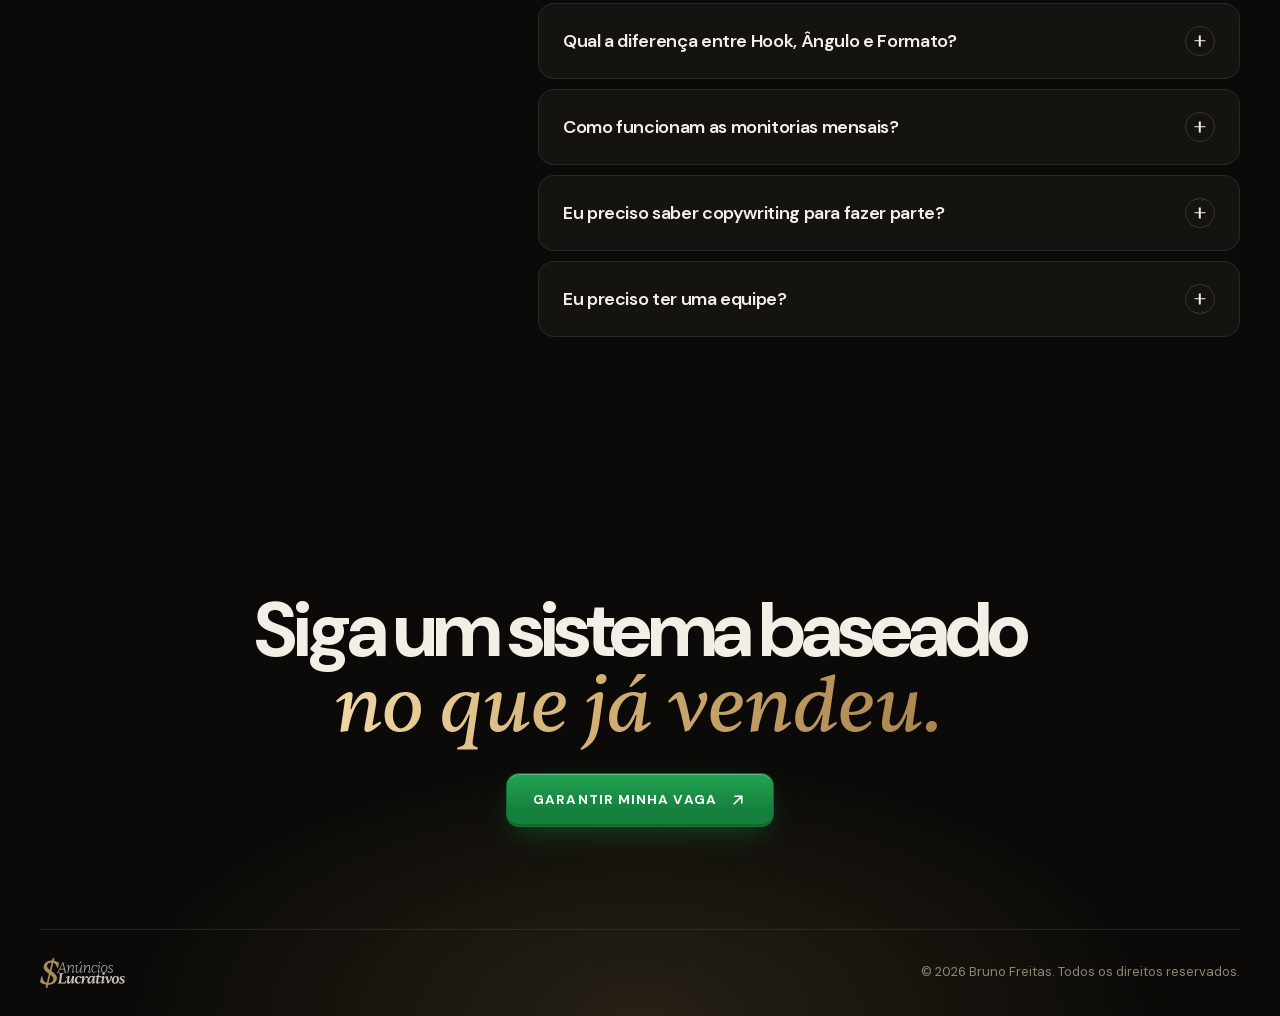
==== commit 0b83aed2: "CTA flutuante na /v2 no lugar da barra fixa do telefone O mesmo botão do canto da página principal, " ====
--- a/v2/index.html
+++ b/v2/index.html
@@ -479,14 +479,16 @@
   </div>
 </footer>
 
-<!-- Barra fixa do telefone: some no hero, na oferta e no rodapé -->
-<div class="barra" data-barra aria-hidden="true">
-  <div class="barra__info">
-    <span>Anúncios Lucrativos</span>
-    <b data-preco-barra>R$ 47,90</b>
-  </div>
-  <a class="btn btn--g" href="#oferta" data-cta tabindex="-1">Garantir minha vaga</a>
-</div>
+<!-- CTA flutuante: entra quando o botão do hero sai de cena e some onde já
+     existe compra grande na tela (oferta e rodapé). Direita no computador,
+     esquerda no telefone. -->
+<a class="fab" href="#oferta" data-fab aria-hidden="true" tabindex="-1">
+  <span class="fab__txt">
+    <span data-fab-txt>Garantir minha vaga</span>
+    <span class="fab__preco" data-fab-preco>R$ 47,90 · 7 dias de garantia</span>
+  </span>
+  <span class="fab__disco" aria-hidden="true"><svg class="ico"><use href="#i-ne"/></svg></span>
+</a>
 
 </body>
 </html>
--- a/v2/css/style.css
+++ b/v2/css/style.css
@@ -281,6 +281,8 @@
 .g-linha{display:flex;align-items:flex-start;gap:14px}
 .g{flex:var(--r) 1 0;min-width:0;aspect-ratio:var(--r);border-radius:16px;overflow:hidden;border:1px solid var(--linha);background:var(--painel)}
 .g img{width:100%;height:100%;object-fit:cover;filter:grayscale(.35) contrast(1.04);transition:filter .6s,transform 1.2s var(--e-out)}
+.g-faixas{display:none}
+@keyframes desliza{to{transform:translateX(calc(-50% - 5px))}}
 .g:hover img{filter:none;transform:scale(1.04)}
 
 /* ── 7. Oferta ──────────────────────────────────────────── */
@@ -365,8 +367,29 @@
 .rodape__base img{width:auto;height:30px;opacity:.8}
 .rodape__base p{font-size:13px;color:var(--apagado)}
 
-/* ── Barra fixa (telefone) ──────────────────────────────── */
-.barra{display:none}
+/* ── CTA flutuante ──────────────────────────────────────── */
+.fab{
+  position:fixed;right:26px;bottom:calc(26px + env(safe-area-inset-bottom));z-index:70;
+  display:flex;align-items:center;gap:16px;padding:12px 12px 12px 24px;border-radius:999px;
+  color:#fff;text-decoration:none;overflow:hidden;isolation:isolate;white-space:nowrap;
+  background-color:var(--cta);background-image:linear-gradient(180deg,var(--cta-claro),var(--cta) 75%);
+  box-shadow:0 1px 0 rgba(255,255,255,.28) inset,0 0 0 1px rgba(34,197,94,.5),0 18px 40px -10px rgba(34,197,94,.45),0 12px 30px rgba(0,0,0,.55);
+  opacity:0;transform:translateY(18px) scale(.94);pointer-events:none;
+  transition:opacity .4s var(--e-out),transform .4s var(--e-out),box-shadow .3s;
+}
+.fab.is-on{opacity:1;transform:none;pointer-events:auto}
+.fab:hover{box-shadow:0 1px 0 rgba(255,255,255,.28) inset,0 0 0 1px rgba(34,197,94,.7),0 22px 50px -10px rgba(34,197,94,.65),0 12px 30px rgba(0,0,0,.55)}
+/* reflexo varrendo, igual ao da página principal — só enquanto está em cena */
+.fab::before{content:"";position:absolute;inset:0;z-index:-1;pointer-events:none;
+  background:linear-gradient(102deg,transparent 26%,rgba(255,255,255,.06) 38%,rgba(255,255,255,.26) 47%,rgba(255,255,255,.46) 51%,rgba(255,255,255,.26) 55%,rgba(255,255,255,.06) 64%,transparent 76%);
+  background-size:230% 100%;background-position:170% 0}
+.fab.is-on::before{animation:reflexo 2.1s cubic-bezier(.35,.05,.25,1) .35s infinite}
+@keyframes reflexo{0%{background-position:170% 0}62%,100%{background-position:-70% 0}}
+.fab__txt{display:grid;gap:3px;font:700 13px/1.15 var(--sans);letter-spacing:.07em;text-transform:uppercase}
+.fab__preco{font:500 11px/1.2 var(--mono);letter-spacing:.06em;text-transform:none;color:rgba(255,255,255,.82)}
+.fab__disco{display:grid;place-items:center;width:40px;height:40px;flex:none;border-radius:50%;background:var(--ouro);color:#120f0a;transition:transform .35s var(--e-out)}
+.fab__disco .ico{width:18px;height:18px}
+.fab:hover .fab__disco{transform:rotate(45deg)}
 
 /* ── Revelação ──────────────────────────────────────────── */
 /* o hero entra por keyframe, sem esperar observador: é o que pinta o LCP */
@@ -432,10 +455,19 @@
   .mural__trilho{gap:10px}
   .mural figure{border-radius:12px}
   .nomes{gap:10px}
-  /* no telefone: retratos em dupla, paisagens na largura toda (--o reordena) */
+  /* no telefone o mosaico dá lugar a duas faixas que andam sozinhas (main.js) */
+  .js .galeria{display:none}
+  .g-faixas{display:grid;gap:10px;margin-inline:calc(var(--gutter) * -1);
+    -webkit-mask-image:linear-gradient(90deg,transparent,#000 8%,#000 92%,transparent);
+            mask-image:linear-gradient(90deg,transparent,#000 8%,#000 92%,transparent)}
+  .g-faixa{overflow:hidden}
+  .g-faixa__trilho{display:flex;gap:10px;width:max-content;animation:desliza var(--dur,36s) linear infinite}
+  .g-faixa:nth-child(2) .g-faixa__trilho{animation-direction:reverse}
+  .g-faixas.is-parado .g-faixa__trilho,.g-faixa:active .g-faixa__trilho{animation-play-state:paused}
+  .g-faixas .g{flex:none;height:clamp(150px,44vw,190px);width:auto;aspect-ratio:var(--r);border-radius:12px}
+  /* sem JS, o mosaico vira grade de duas colunas */
   .galeria{grid-template-columns:1fr 1fr;gap:10px}
   .g-linha{display:contents}
-  .g{order:var(--o)}
   .g--cheia{grid-column:1/-1}
   .nome__tag{font-size:9.5px;letter-spacing:.1em}
   .nome__idx{top:12px;left:14px}
@@ -455,21 +487,11 @@
   .faq__resp{padding:0 18px 20px}
   .rodape__base{flex-direction:column;text-align:center}
 
-  .barra{
-    display:flex;align-items:center;justify-content:space-between;gap:12px;
-    position:fixed;left:10px;right:10px;bottom:calc(10px + env(safe-area-inset-bottom));z-index:70;
-    padding:8px 8px 8px 16px;border-radius:16px;
-    background:rgba(21,19,16,.86);border:1px solid var(--linha-2);
-    -webkit-backdrop-filter:blur(14px);backdrop-filter:blur(14px);box-shadow:0 18px 40px -12px rgba(0,0,0,.8);
-    transform:translateY(140%);transition:transform .5s var(--e-out);
-  }
-  .barra.is-on{transform:none}
-  .barra__info{display:grid;line-height:1.2}
-  .barra__info span{white-space:nowrap;font:500 9.5px var(--mono);letter-spacing:.12em;text-transform:uppercase;color:var(--apagado)}
-  .barra__info b{font-size:19px;letter-spacing:-.03em}
-  .barra .btn{min-height:46px;padding:0 14px;gap:8px;font-size:11.5px;letter-spacing:.06em;flex:none}
-  .barra .btn::after{width:15px;height:15px}
-  .barra__info{min-width:0}
+  /* no telefone vai para a esquerda e encolhe: não cobre o conteúdo do meio */
+  .fab{right:auto;left:12px;bottom:calc(12px + env(safe-area-inset-bottom));gap:12px;padding:9px 9px 9px 18px}
+  .fab__txt{font-size:11.5px}
+  .fab__preco{font-size:10px}
+  .fab__disco{width:34px;height:34px}
 }
 
 @media (prefers-reduced-motion:reduce){
@@ -477,4 +499,5 @@
   *,*::before,*::after{animation:none!important;transition-duration:.01ms!important}
   .js [data-r]{opacity:1;transform:none}
   .problema__texto .w,.manifesto .w{opacity:1}
-}
+  .g-faixa{overflow-x:auto}
+}
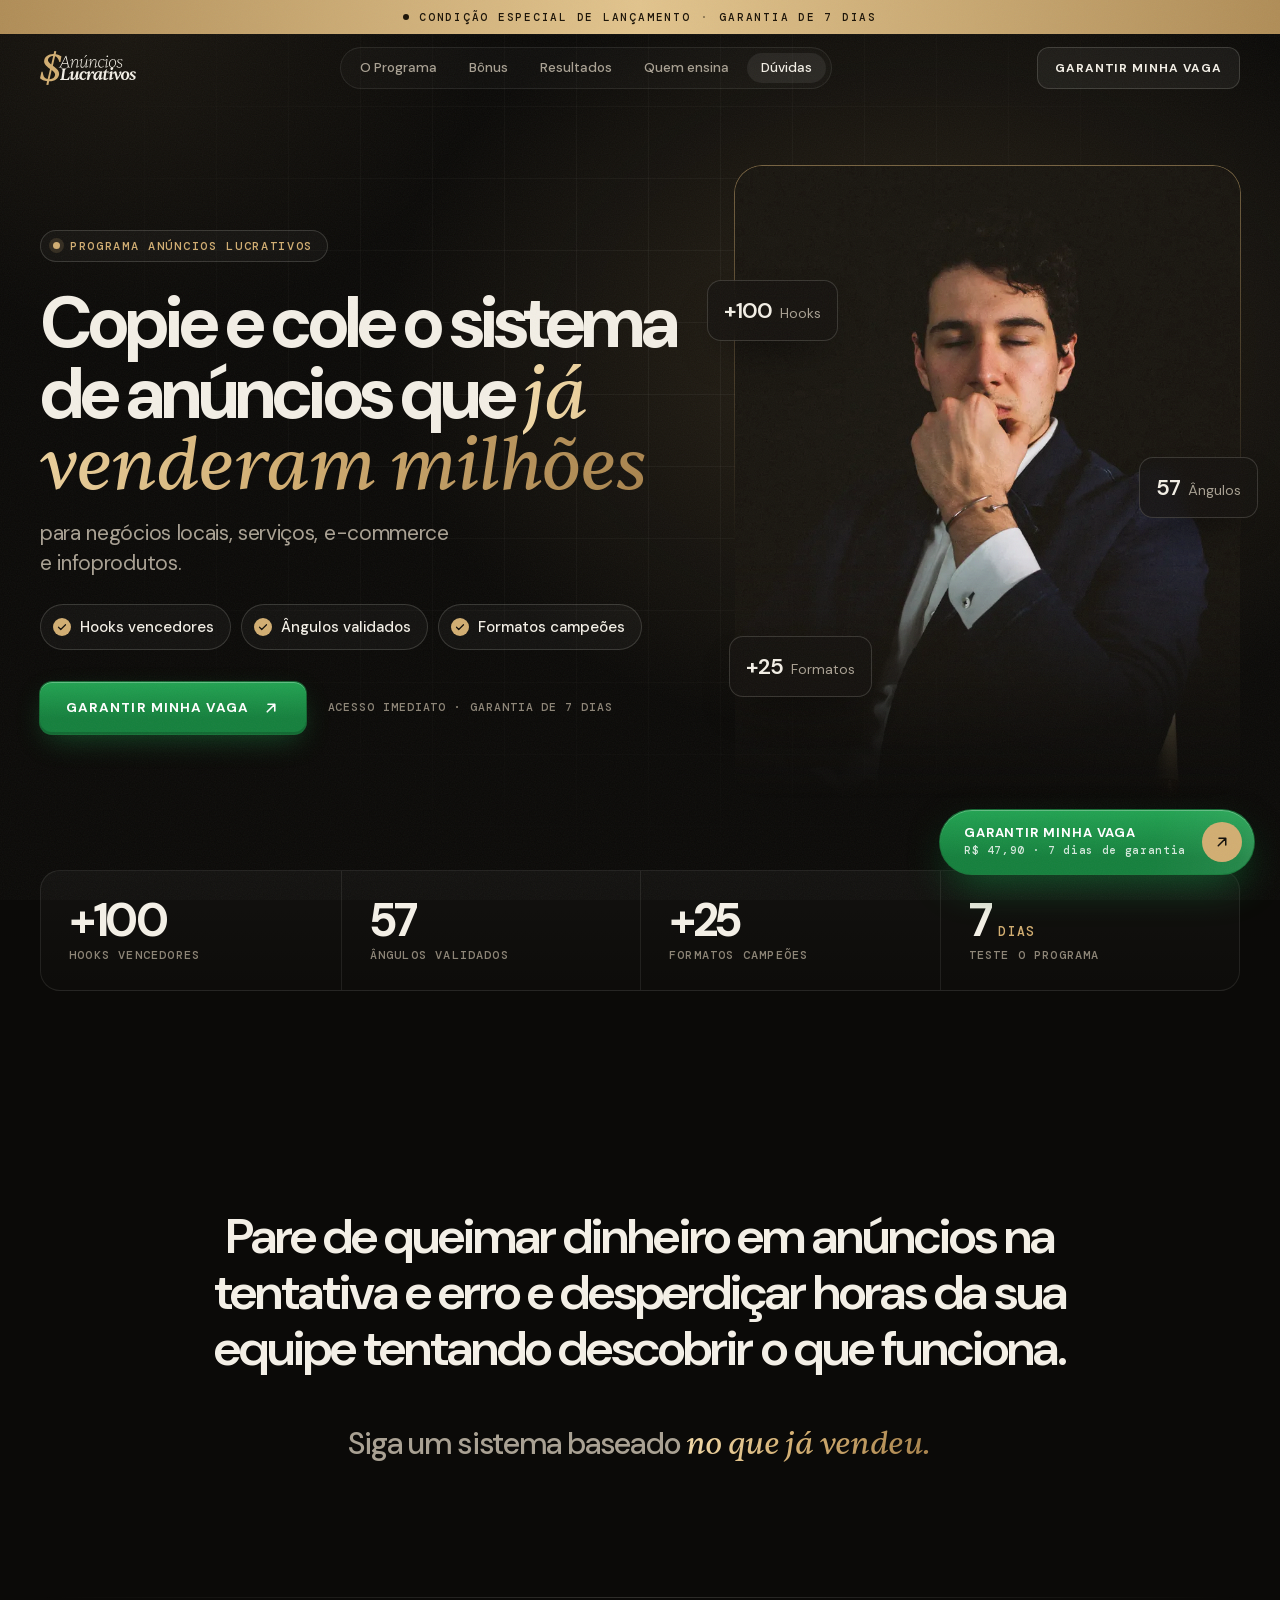
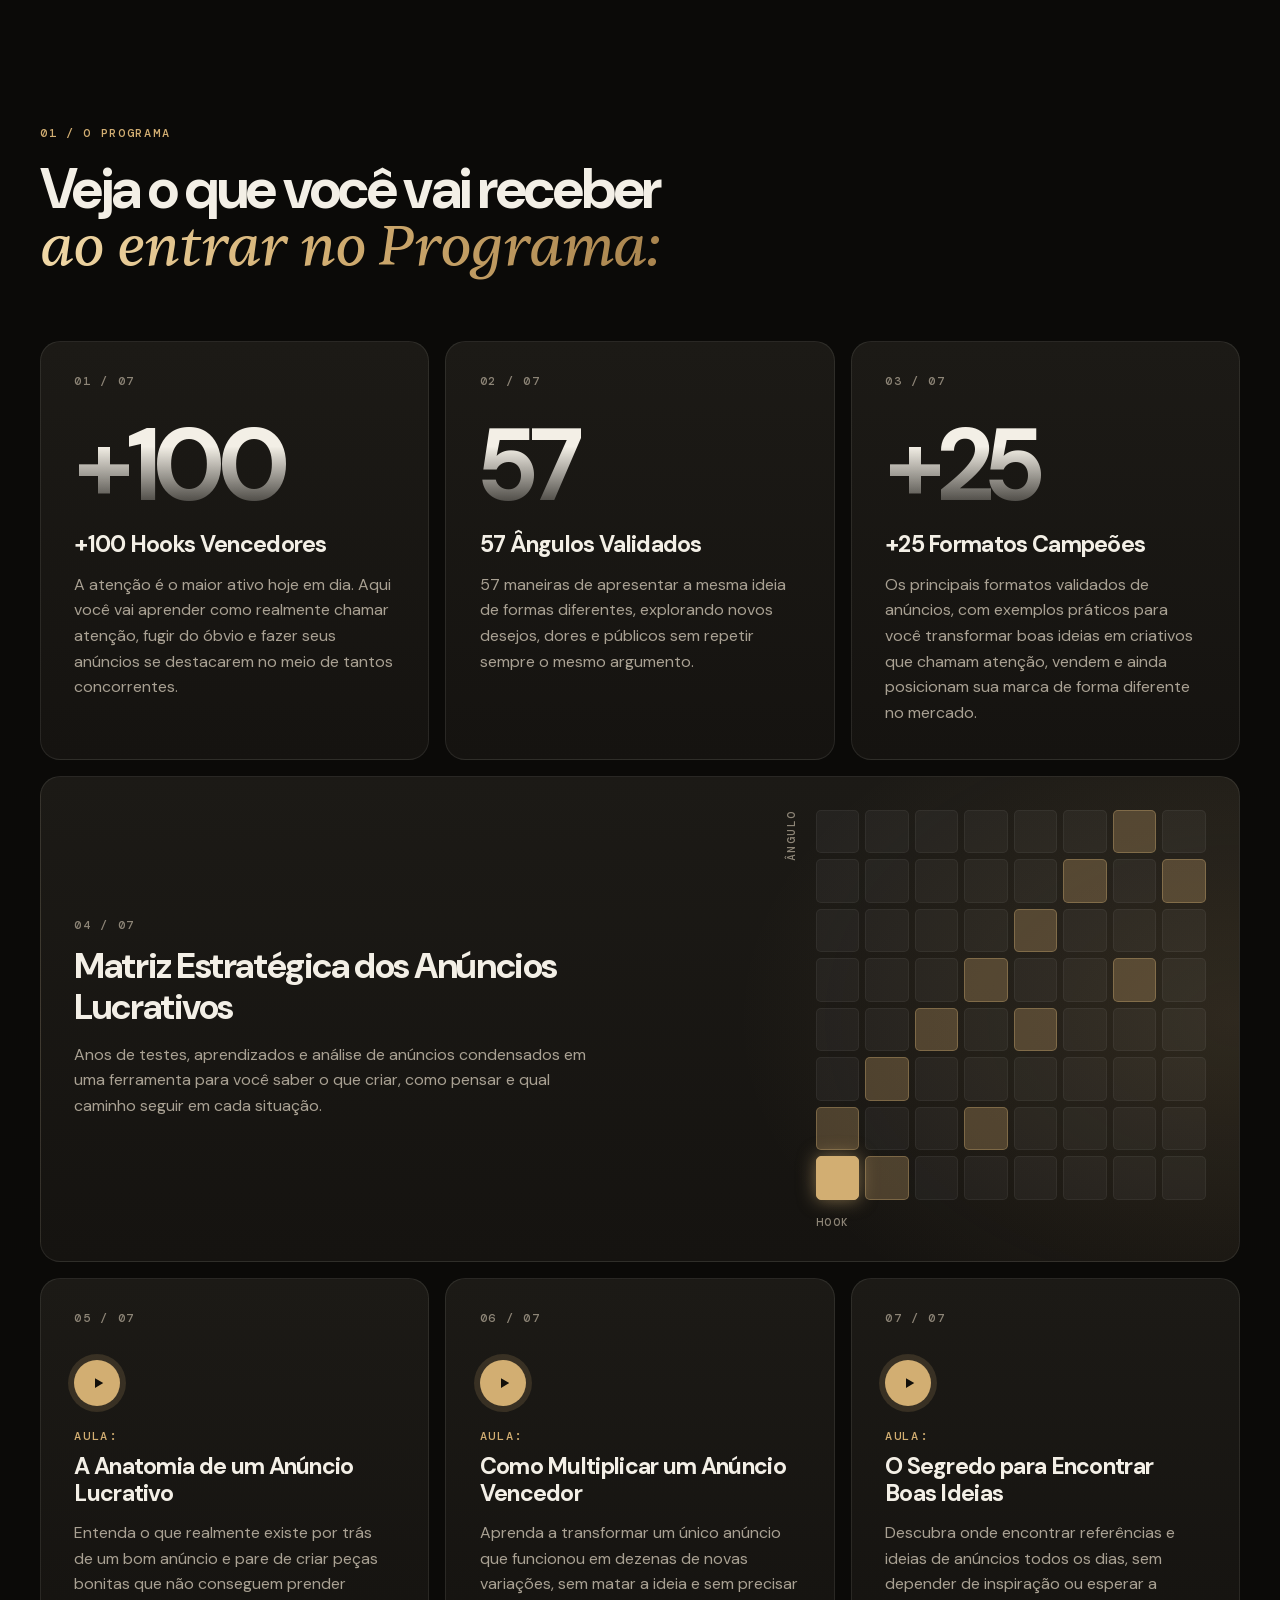
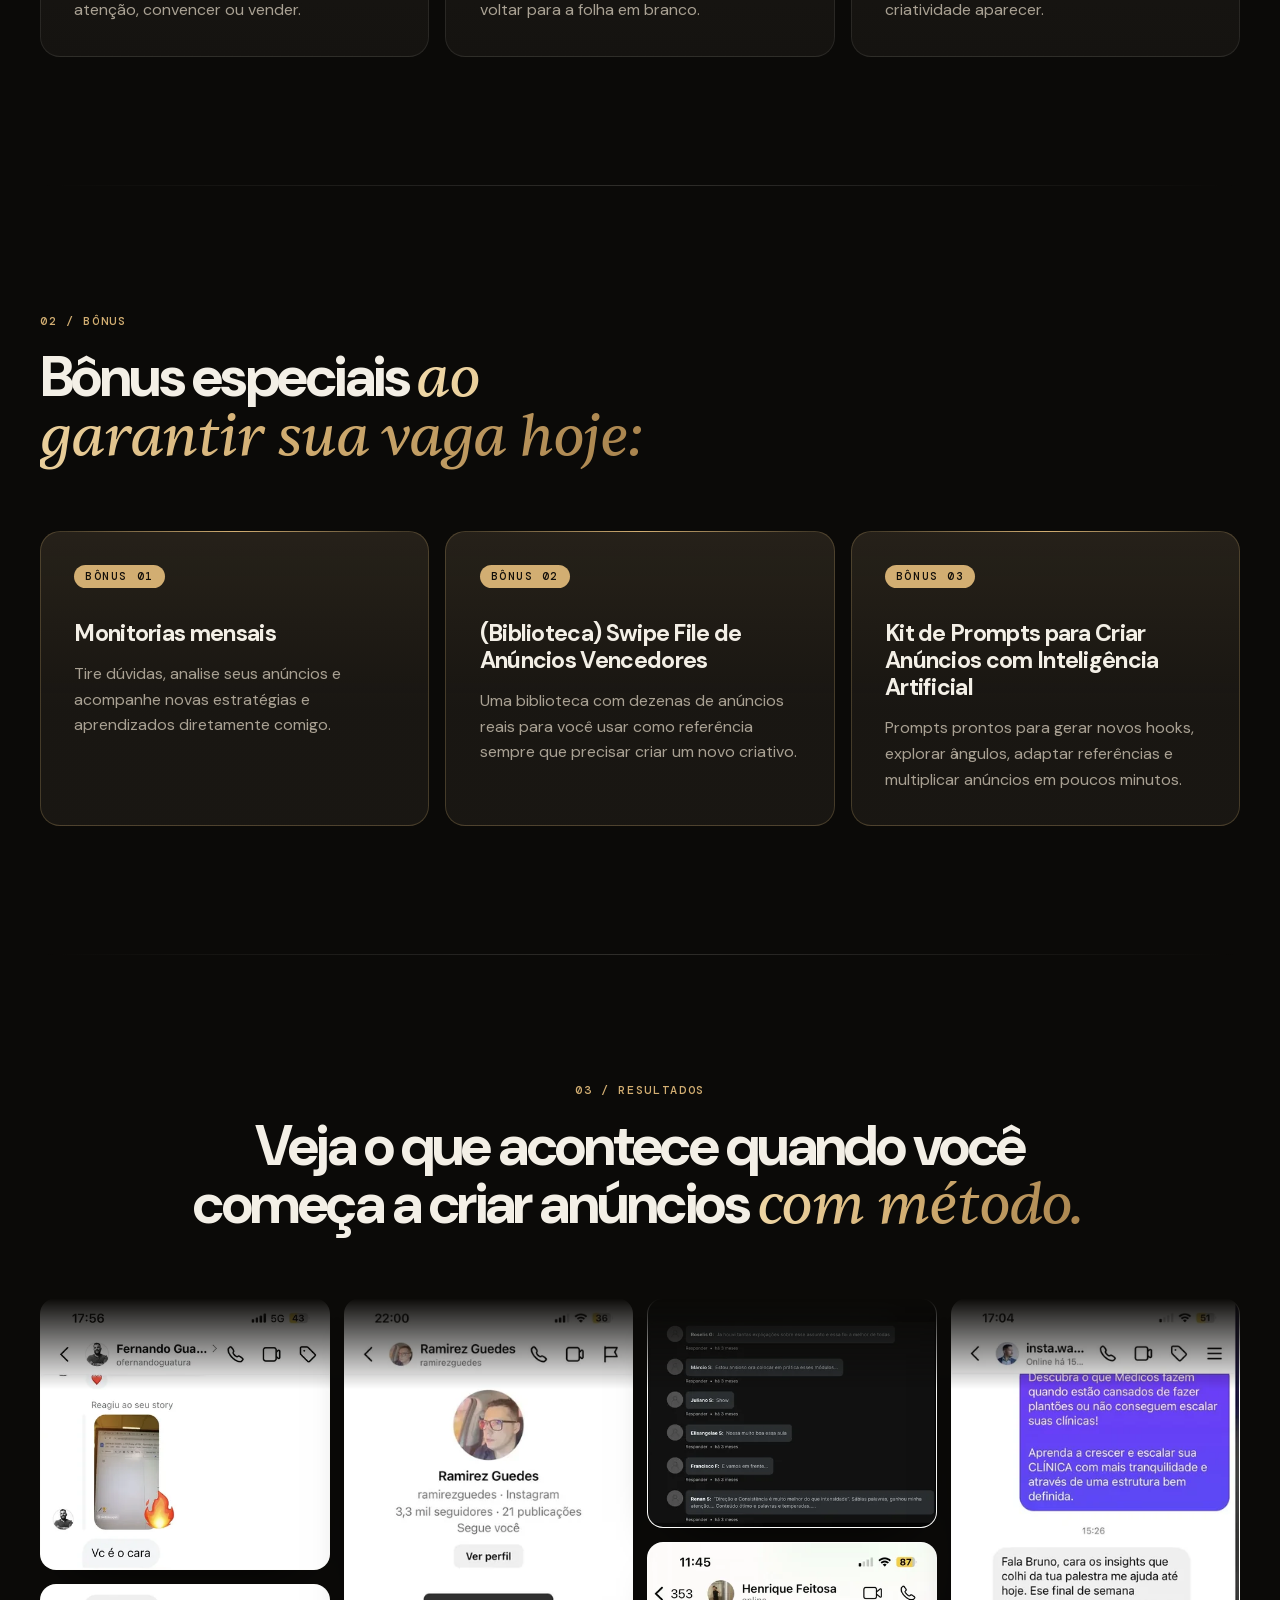
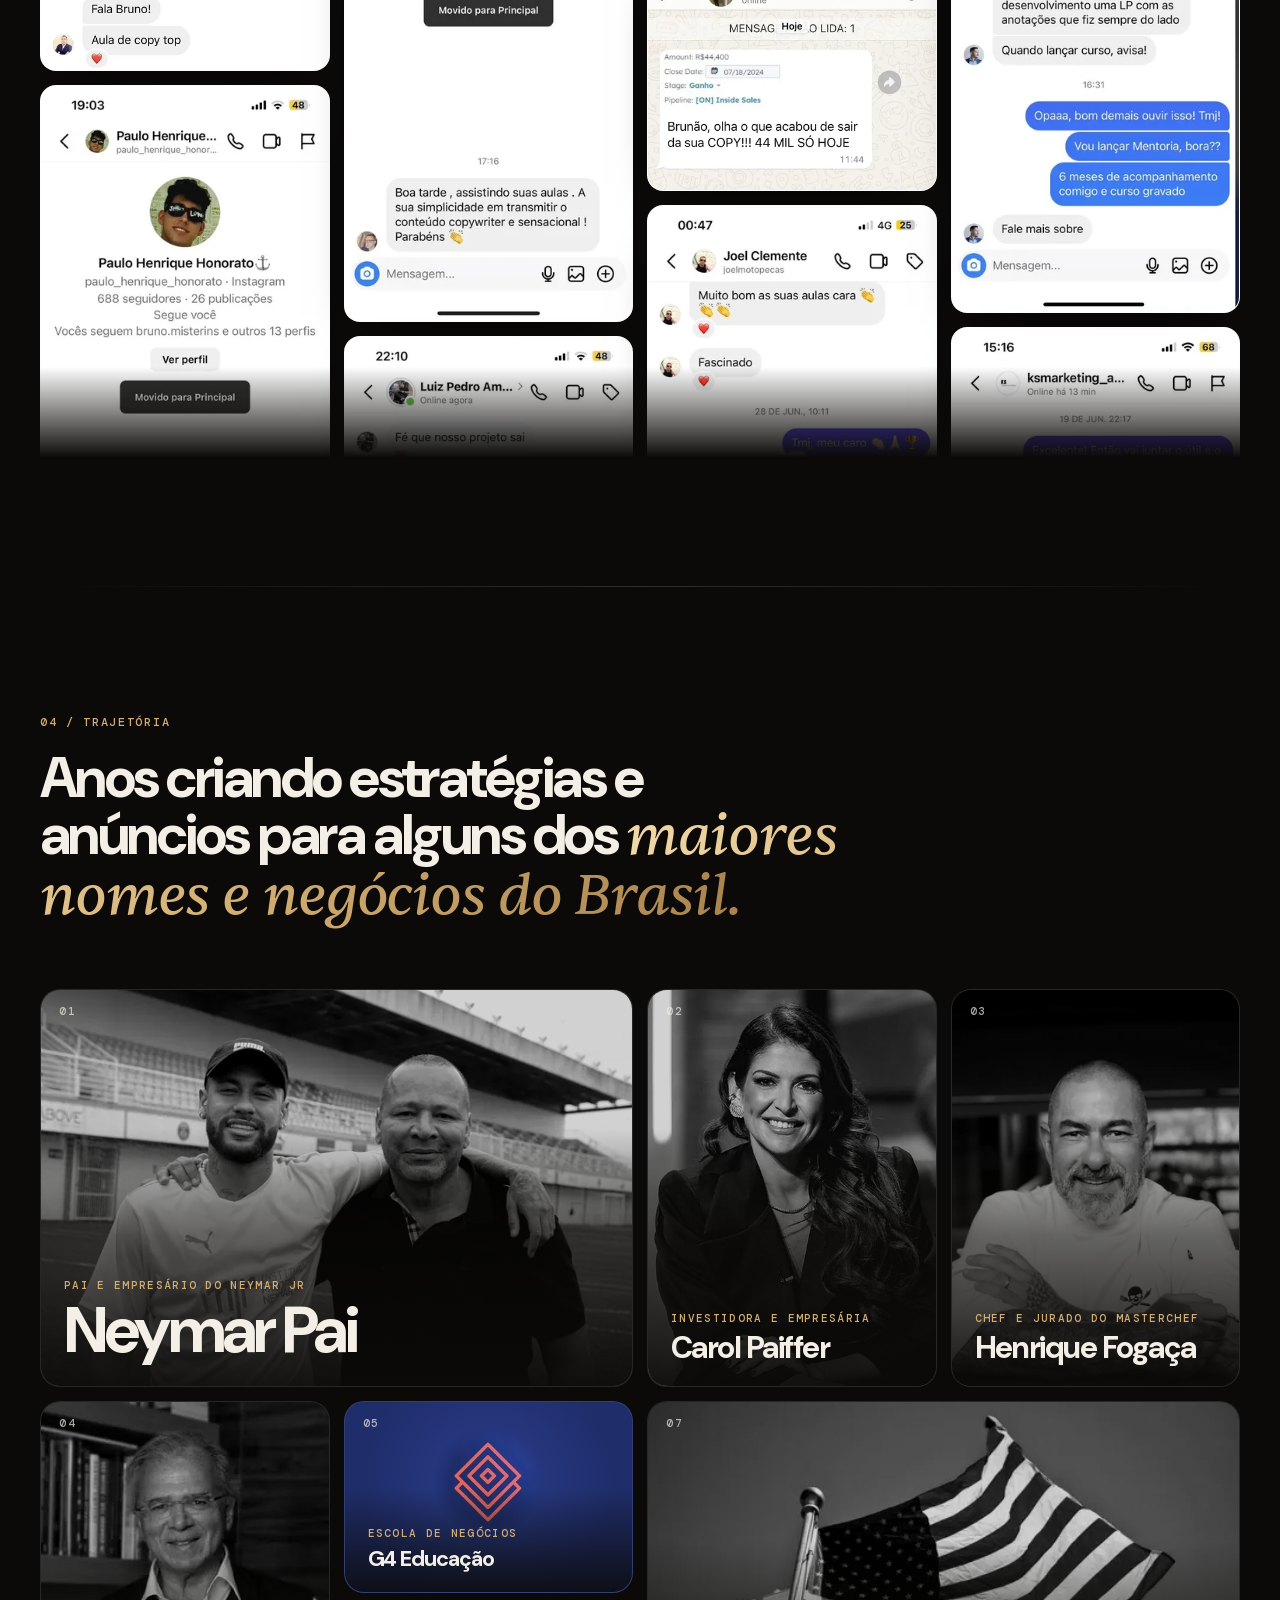
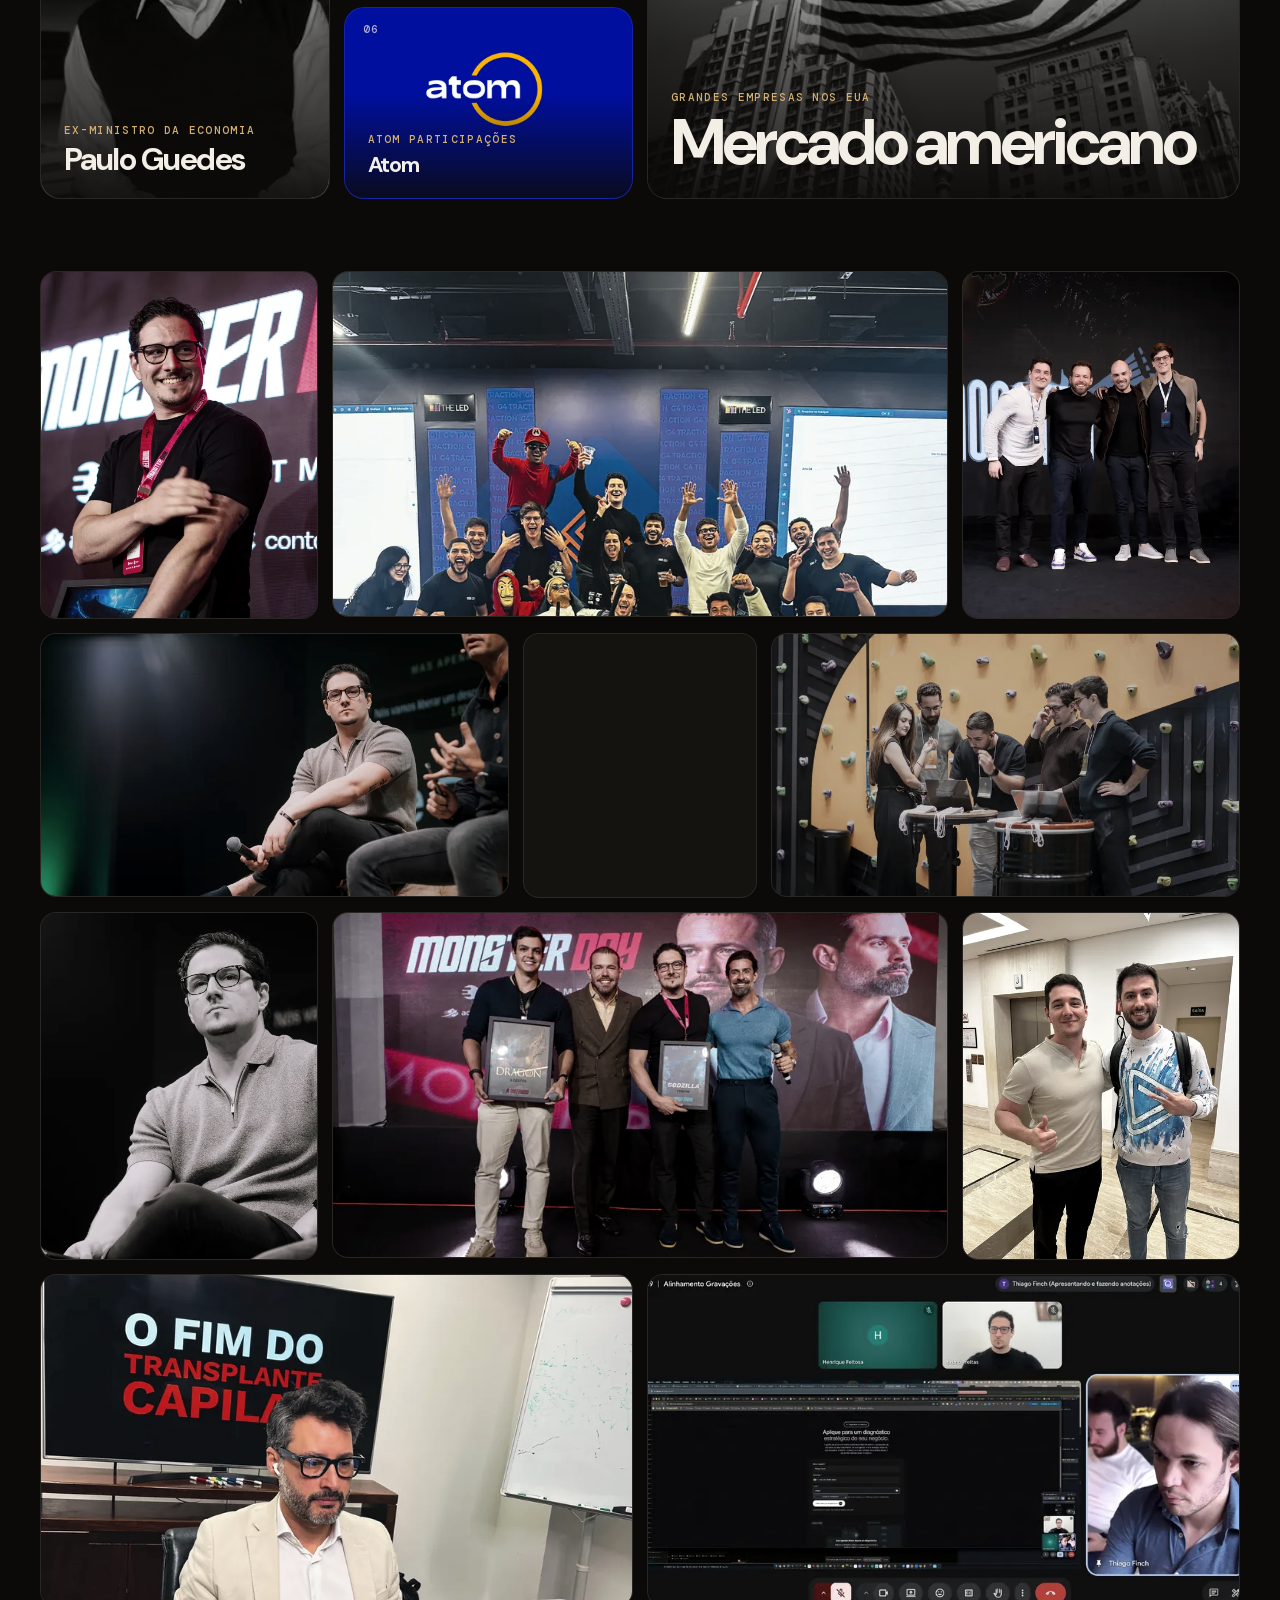
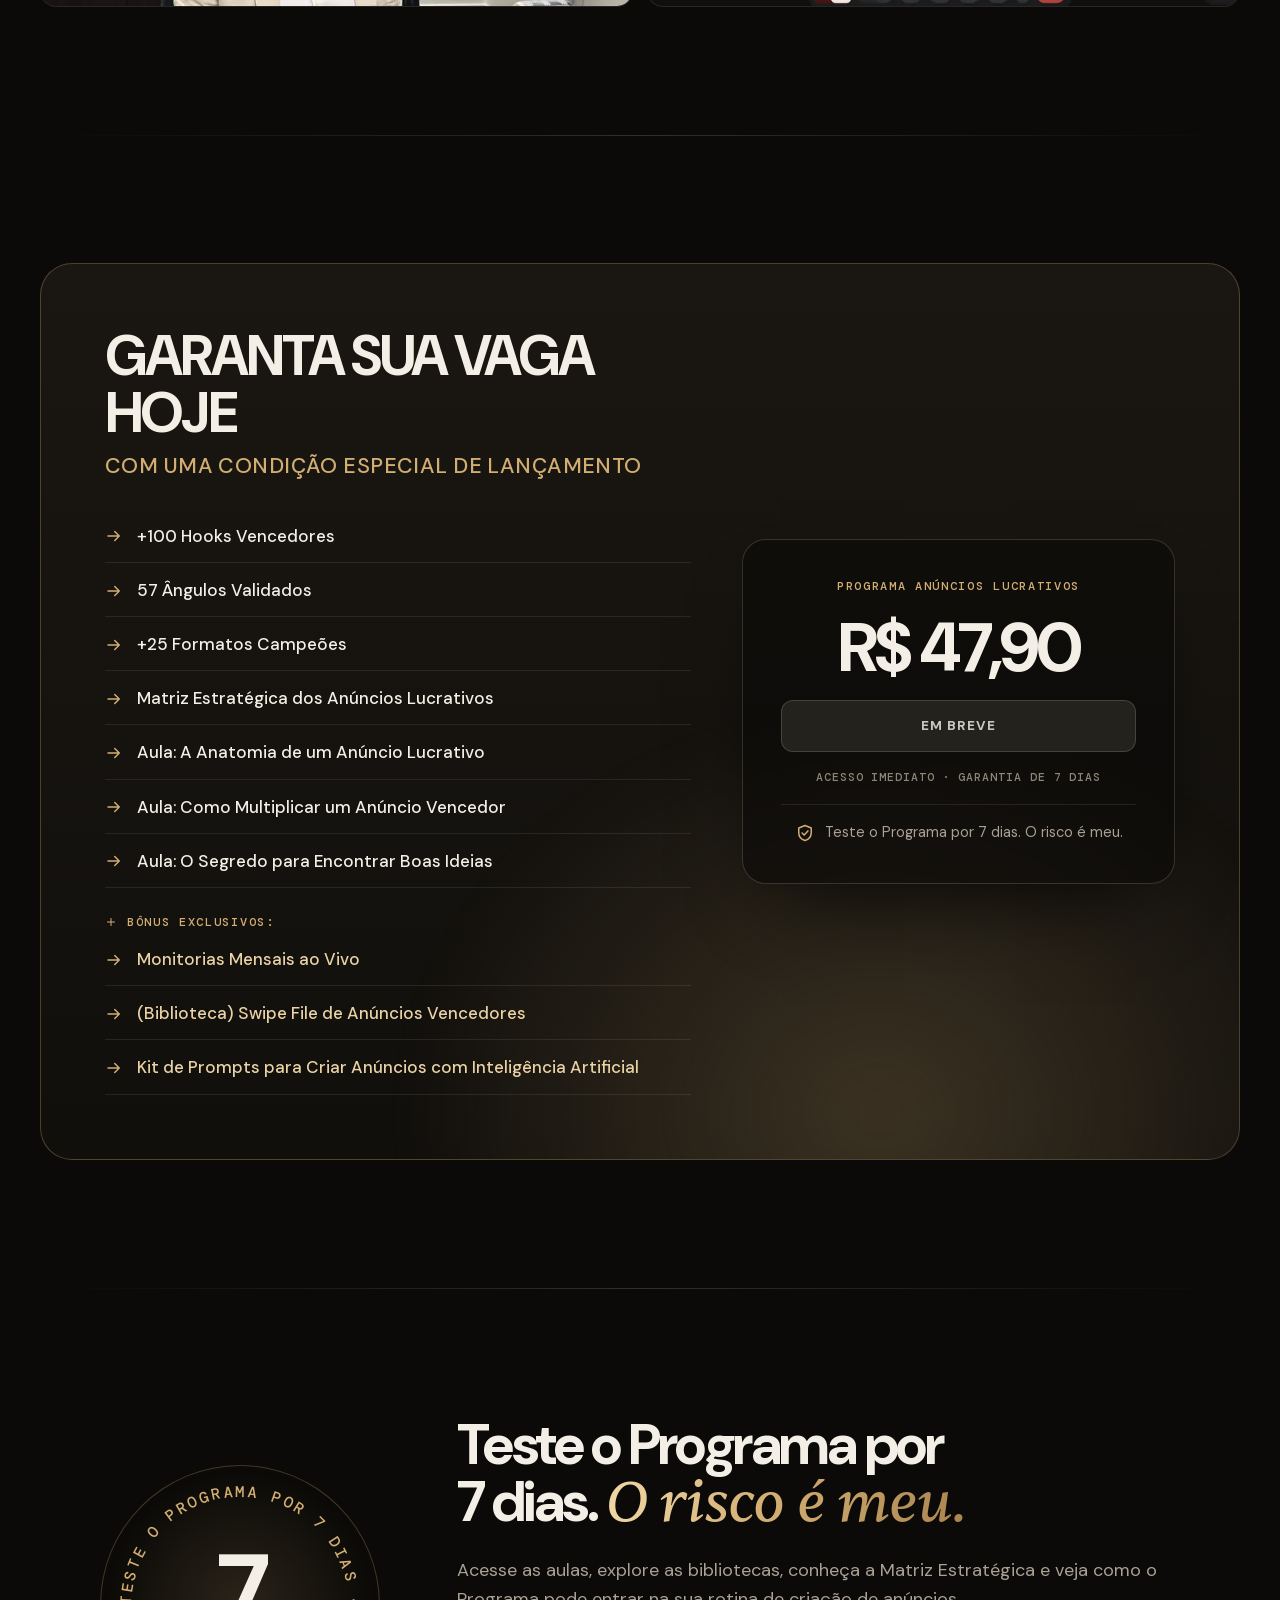
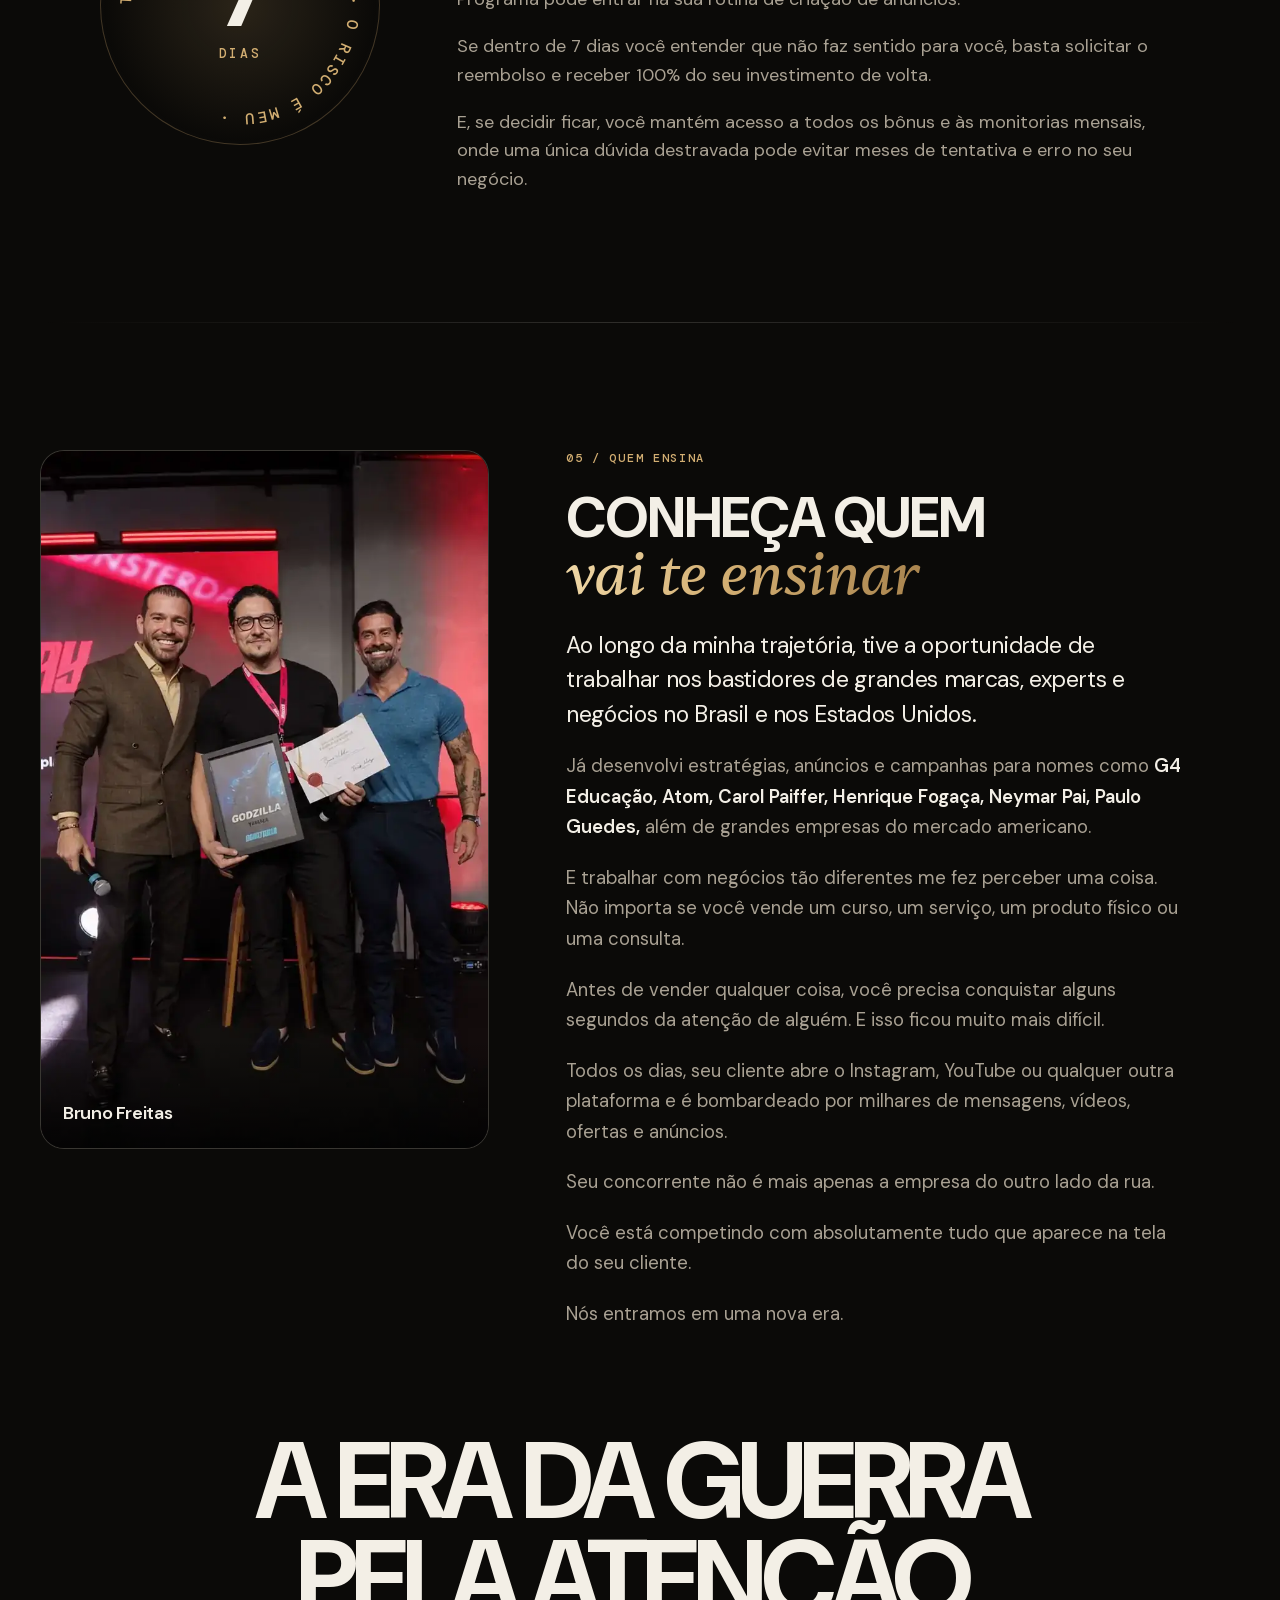
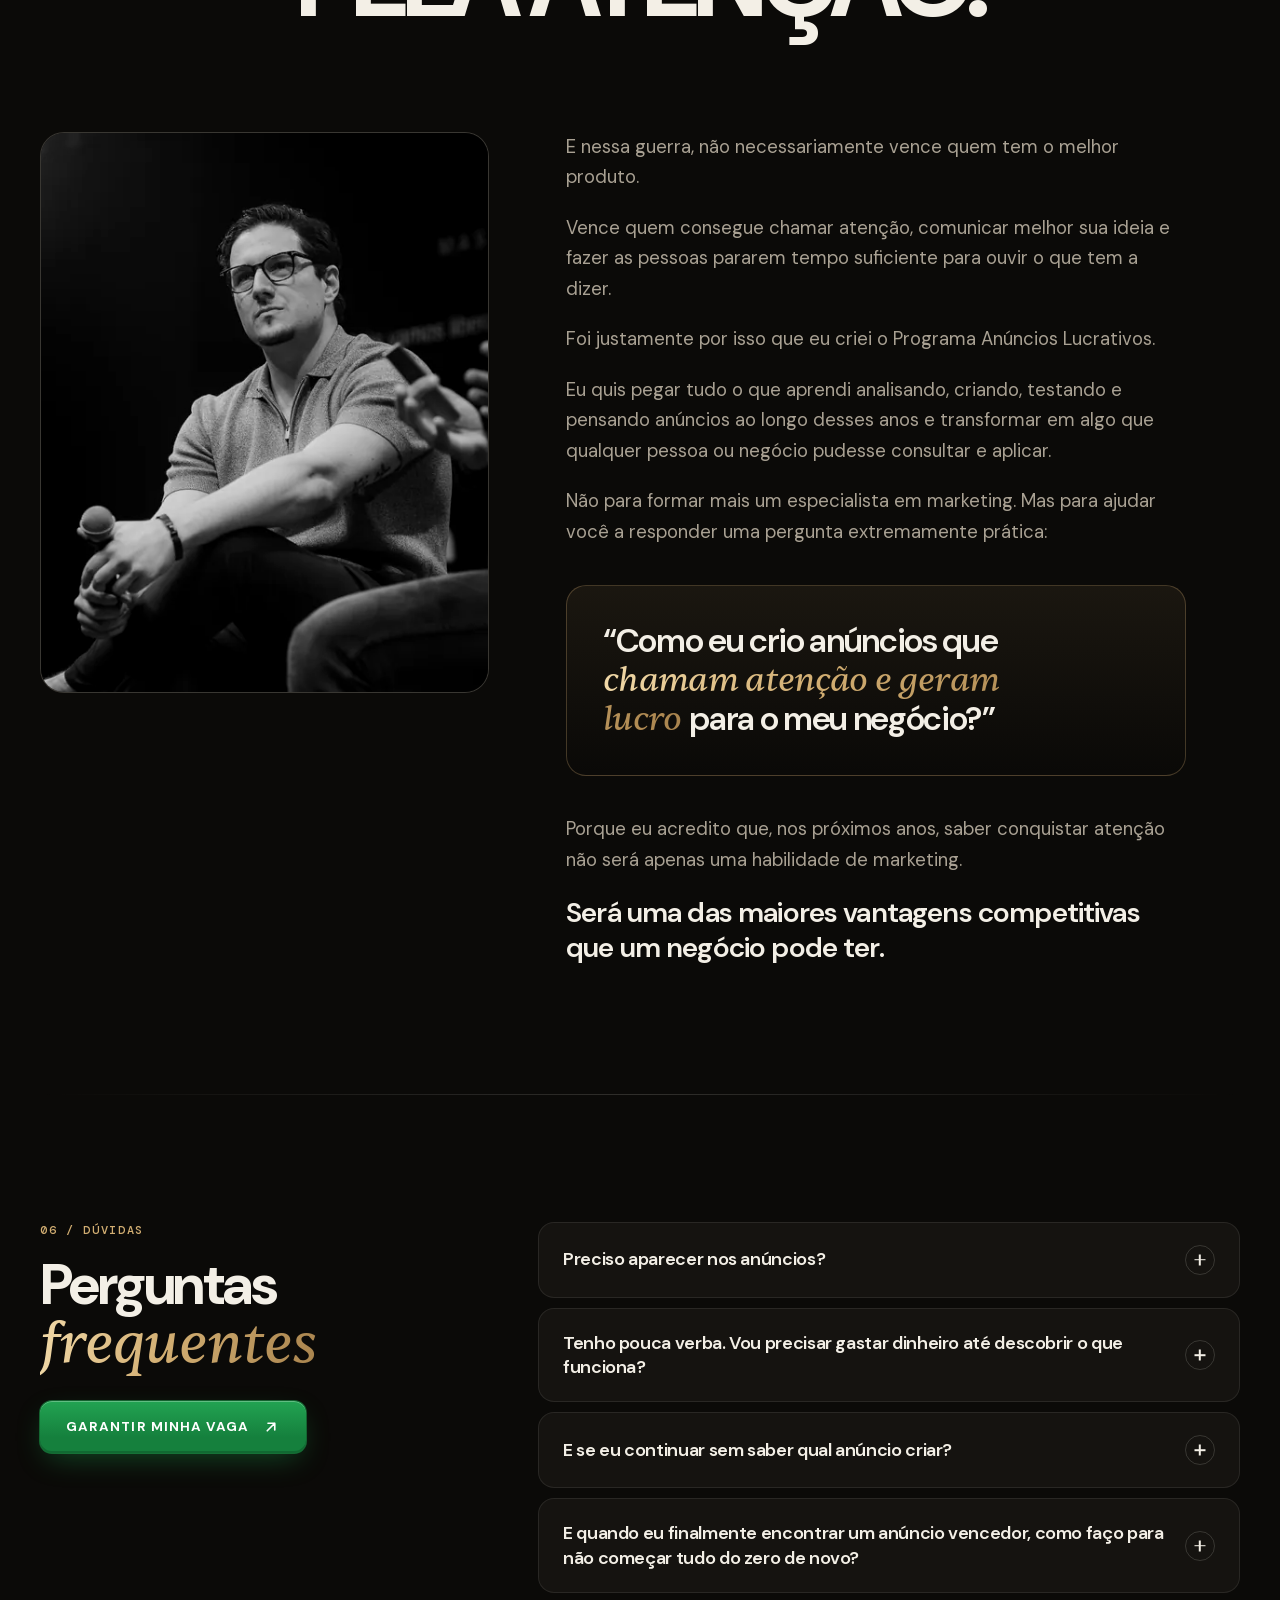
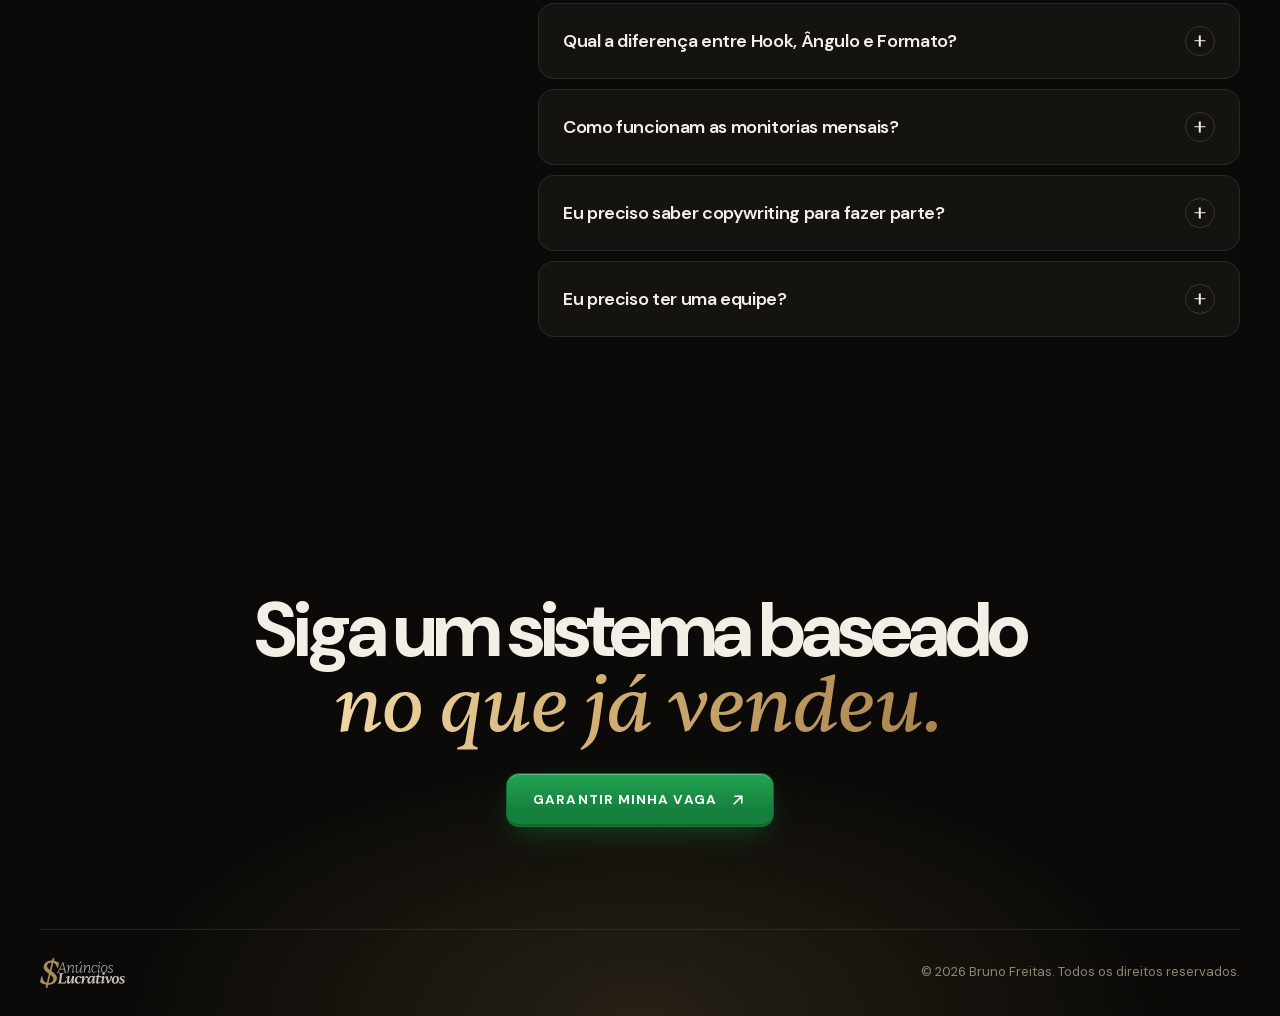
==== commit 05e856d9: "Hero mostra Bruno junto da copy e tablet/celular mais centralizados No tablet e no telefone a foto d" ====
--- a/v2/index.html
+++ b/v2/index.html
@@ -73,7 +73,7 @@
         Copie e cole o sistema de anúncios que <em>já venderam milhões</em>
         <span class="hero__cauda">para negócios locais, serviços, e-commerce e infoprodutos.</span>
       </h1>
-      <ul class="hero__lista" data-entra>
+      <ul class="hero__lista">
         <li><svg class="ico" aria-hidden="true"><use href="#i-check"/></svg>Hooks vencedores</li>
         <li><svg class="ico" aria-hidden="true"><use href="#i-check"/></svg>Ângulos validados</li>
         <li><svg class="ico" aria-hidden="true"><use href="#i-check"/></svg>Formatos campeões</li>
--- a/v2/css/style.css
+++ b/v2/css/style.css
@@ -393,10 +393,23 @@
 
 /* ── Revelação ──────────────────────────────────────────── */
 /* o hero entra por keyframe, sem esperar observador: é o que pinta o LCP */
-.js [data-entra]{animation:entra .9s var(--e-out) both}
-.js [data-entra]:nth-child(2){animation-delay:.08s}
-.js [data-entra]:nth-child(3){animation-delay:.16s}
-.js [data-entra]:nth-child(4){animation-delay:.24s}
+/* apresentação rápida, em sequência: foto, rótulo, título, selos, chips e botão.
+   Tudo em menos de 1,2s — é entrada, não espera. */
+.js [data-entra]{animation:entra .8s var(--e-out) both}
+.js .rotulo[data-entra]{animation-delay:.12s}
+.js .hero__titulo[data-entra]{animation-delay:.22s}
+.js .hero__acao[data-entra]{animation-delay:.62s}
+.js .hero__lista li{animation:entra .6s var(--e-out) both}
+.js .hero__lista li:nth-child(1){animation-delay:.42s}
+.js .hero__lista li:nth-child(2){animation-delay:.48s}
+.js .hero__lista li:nth-child(3){animation-delay:.54s}
+.js .hero__foto img{animation:foto-entra 1.2s var(--e-out) both}
+@keyframes foto-entra{from{opacity:0;transform:scale(1.06)}}
+.js .selo{animation:selo-entra .6s var(--e-out) both,flutua 6s ease-in-out infinite}
+.js .selo--a{animation-delay:.5s,1.1s}
+.js .selo--b{animation-delay:.62s,-.9s}
+.js .selo--c{animation-delay:.74s,-2.9s}
+@keyframes selo-entra{from{opacity:0;transform:translateY(12px) scale(.9)}}
 @keyframes entra{from{opacity:0;transform:translateY(22px)}}
 .js [data-r]{opacity:0;transform:translateY(26px);transition:opacity .9s var(--e-out),transform 1.1s var(--e-out);transition-delay:var(--d,0s)}
 .js [data-r].is-in{opacity:1;transform:none}
@@ -406,23 +419,49 @@
    ============================================================ */
 @media (max-width:1024px){
   .menu{display:none}
-  .hero__grid{grid-template-columns:1fr}
-  .hero__foto{justify-self:center;max-width:520px;max-height:none}
-  .selo--a{left:-8px}
-  .selo--b{right:-8px}
+  /* hero: foto em cima e o texto subindo sobre a parte esmaecida dela,
+     para Bruno e copy aparecerem juntos na primeira tela */
+  .hero__grid{grid-template-columns:1fr;gap:0;justify-items:center}
+  .hero__foto{order:-1;justify-self:center;width:min(100%,520px);max-height:none;aspect-ratio:auto;height:clamp(300px,52svh,560px);margin-bottom:-110px;border-radius:24px}
+  .hero__foto::before{display:none}
+  .hero__foto img{-webkit-mask-image:linear-gradient(180deg,#000 50%,transparent 94%);mask-image:linear-gradient(180deg,#000 50%,transparent 94%)}
+  .hero__copy{position:relative;z-index:1;justify-items:center;text-align:center}
+  .hero__cauda{margin-inline:auto}
+  .hero__lista,.hero__acao{justify-content:center}
+  .selo--a{left:8px;top:14%}
+  .selo--b{right:8px;top:34%}
+  .selo--c{left:8px;top:52%;bottom:auto}
+
+  /* um pouco centralizado: títulos, rótulos e números no centro; parágrafos
+     longos e listas continuam à esquerda, que é como se lê */
+  .cab{margin-inline:auto;text-align:center;justify-items:center}
+  .numeros > div{justify-items:center;text-align:center}
+  .oferta__titulo{text-align:center}
+  .oferta__caixa{width:min(100%,460px);justify-self:center}
+  .garantia__grid{grid-template-columns:1fr;justify-items:center;text-align:center;margin-inline:auto}
+  .garantia__copy p{margin-inline:auto}
+  .bio__copy > .rotulo,.bio__copy > .titulo{text-align:center}
+  .bio__texto{margin-inline:auto}
+  .bio__midia{justify-self:center;width:100%}
+  .faq__cab{text-align:center;justify-items:center;margin-inline:auto}
+  .faq__btn{justify-self:center}
+  .faq__lista{width:100%;max-width:760px;margin-inline:auto}
   .numeros{grid-template-columns:repeat(2,1fr)}
   .numeros > div:nth-child(3){border-left:0}
   .numeros > div:nth-child(n+3){border-top:1px solid var(--linha)}
   .bento,.bonus{grid-template-columns:1fr 1fr}
   .card--matriz{grid-template-columns:1fr}
+  .matriz__arte{justify-self:center}
   .bonus__card:last-child{grid-column:1/-1}
+  /* 3 cards em 2 colunas: o terceiro de cada grupo fecha a linha sozinho */
+  .bento .card--num:nth-child(3),.bento .card--aula:last-child{grid-column:1/-1}
   .mural{grid-template-columns:repeat(3,1fr)}
   .nomes{grid-template-columns:repeat(2,1fr);grid-auto-rows:clamp(130px,30vw,230px);
     grid-template-areas:"np np" "np np" "ca hf" "ca hf" "pg g4" "pg at" "mu mu" "mu mu"}
   .oferta__painel{grid-template-columns:1fr}
   .bio,.faq{grid-template-columns:1fr}
   .bio__midia,.faq__cab{position:static}
-  .bio__midia{max-width:420px}
+  .bio__midia{max-width:420px;margin-inline:auto}
   .bio__midia--2{display:none}
 }
 
@@ -434,20 +473,24 @@
   .marca img{height:28px}
   .topo .btn--p{min-height:38px;padding:0 14px;font-size:11px}
   .hero{padding-bottom:56px}
-  .hero__copy{gap:22px}
-  .hero__foto{width:100%;aspect-ratio:4/4.4;border-radius:22px}
-  .hero__foto img{object-position:50% 18%}
-  .selo{padding:9px 12px;font-size:12.5px;gap:6px}
-  .selo b{font-size:18px}
-  .selo--a{top:12%;left:6px}
-  .selo--b{top:40%;right:6px}
-  .selo--c{bottom:10%;left:6px}
+  .hero__copy{gap:18px}
+  .hero{padding-top:calc(var(--topo-h) + 6px)}
+  .hero__foto{width:100%;height:clamp(250px,40svh,360px);margin-bottom:-84px;border-radius:20px}
+  .hero__foto img{object-position:50% 16%}
+  .hero__titulo{font-size:clamp(36px,10.4vw,46px)}
+  .hero__cauda{margin-top:12px;font-size:17px}
+  .selo{padding:7px 10px;font-size:11.5px;gap:5px;border-radius:11px}
+  .selo b{font-size:16px}
+  .selo--a{top:10%;left:6px}
+  .selo--b{top:26%;right:6px}
+  .selo--c{top:42%;left:6px}
   .hero__lista li{font-size:14px;padding:8px 13px 8px 10px}
   .hero__acao{width:100%}
   .hero__acao .btn{width:100%}
   .numeros > div{padding:20px 18px}
   .bento,.bonus{grid-template-columns:1fr}
   .bonus__card:last-child{grid-column:auto}
+  .bento .card--num:nth-child(3),.bento .card--aula:last-child{grid-column:auto}
   .card .card__grande{font-size:68px;margin:10px 0 2px}
   .matriz__grade{gap:4px}
   .mural{grid-template-columns:repeat(2,1fr)}
@@ -478,7 +521,6 @@
   .lista-seta .ico{margin-top:3px}
   .oferta__painel{border-radius:24px;padding:24px 18px}
   .oferta__caixa{padding:24px 18px}
-  .garantia__grid{grid-template-columns:1fr;justify-items:center;text-align:center}
   .garantia__copy p{font-size:16.5px}
   .bio__texto p{font-size:17px}
   .bio__midia{max-width:none}
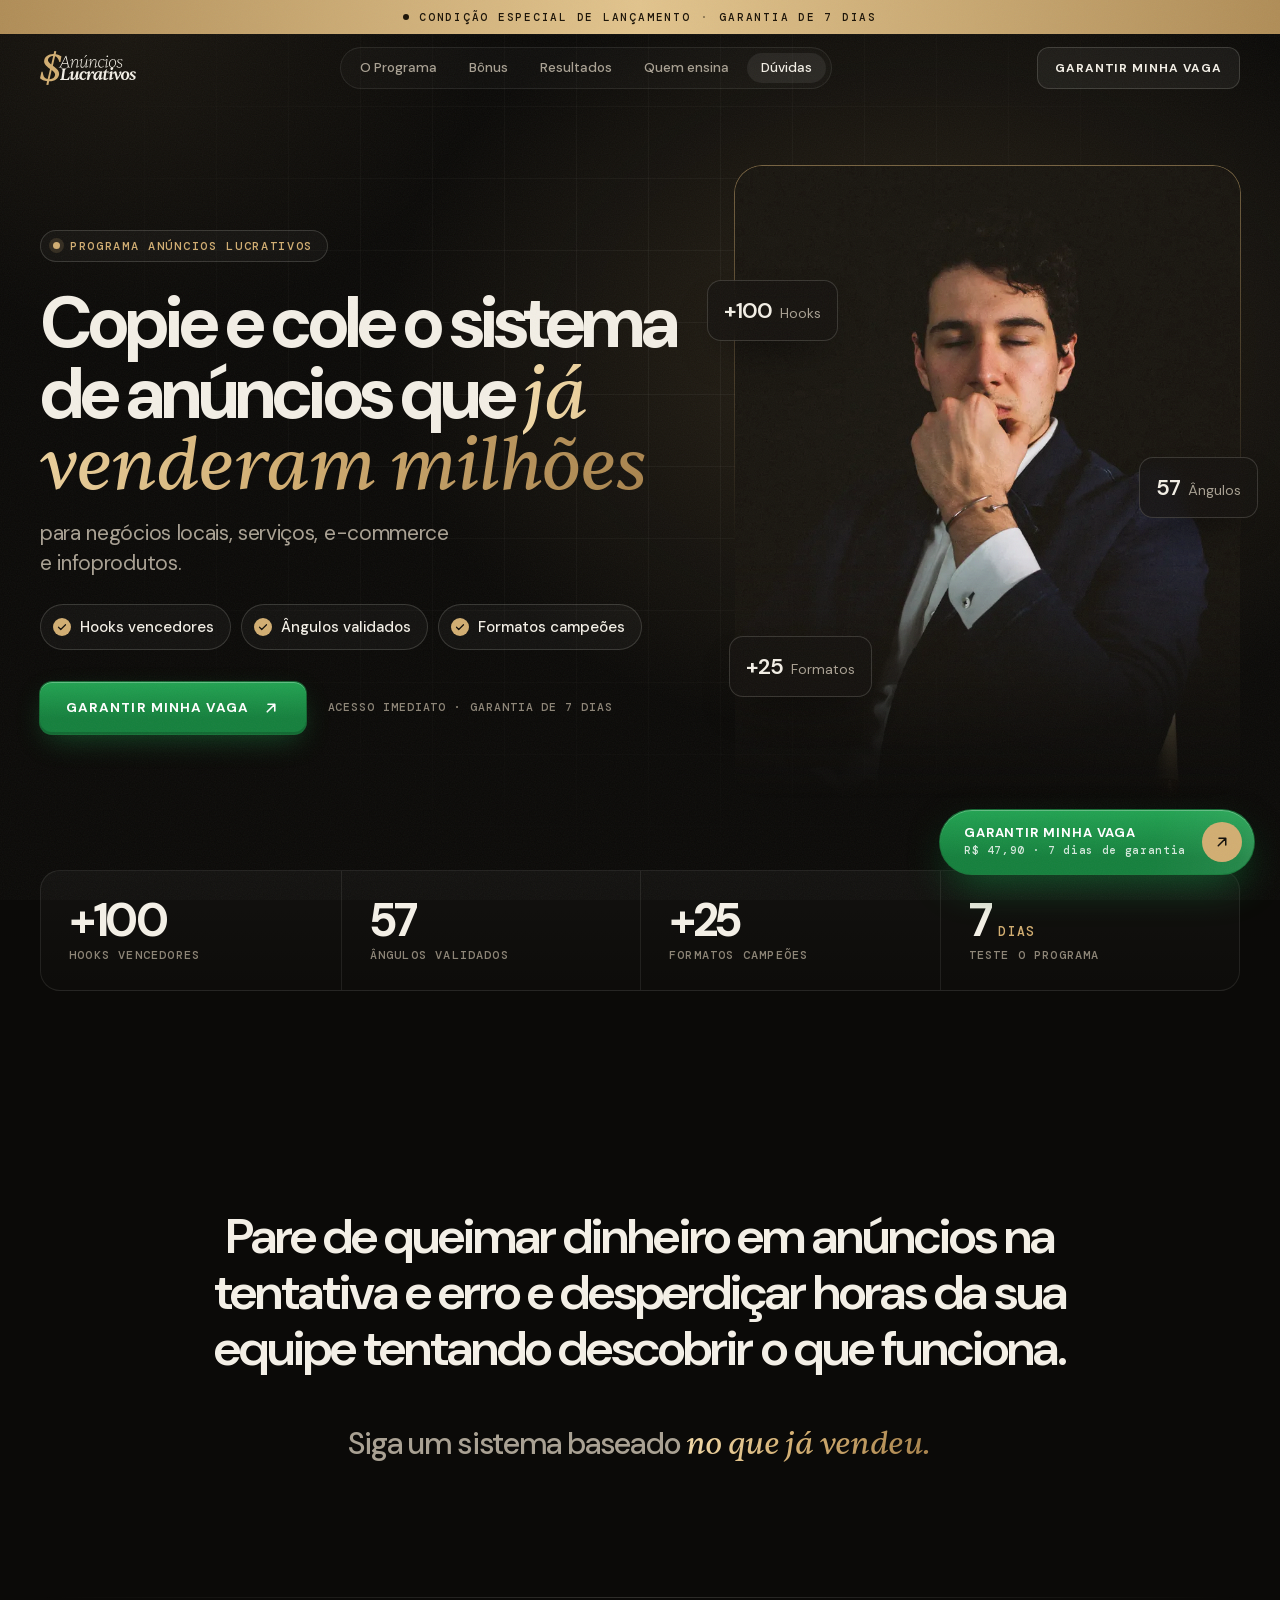
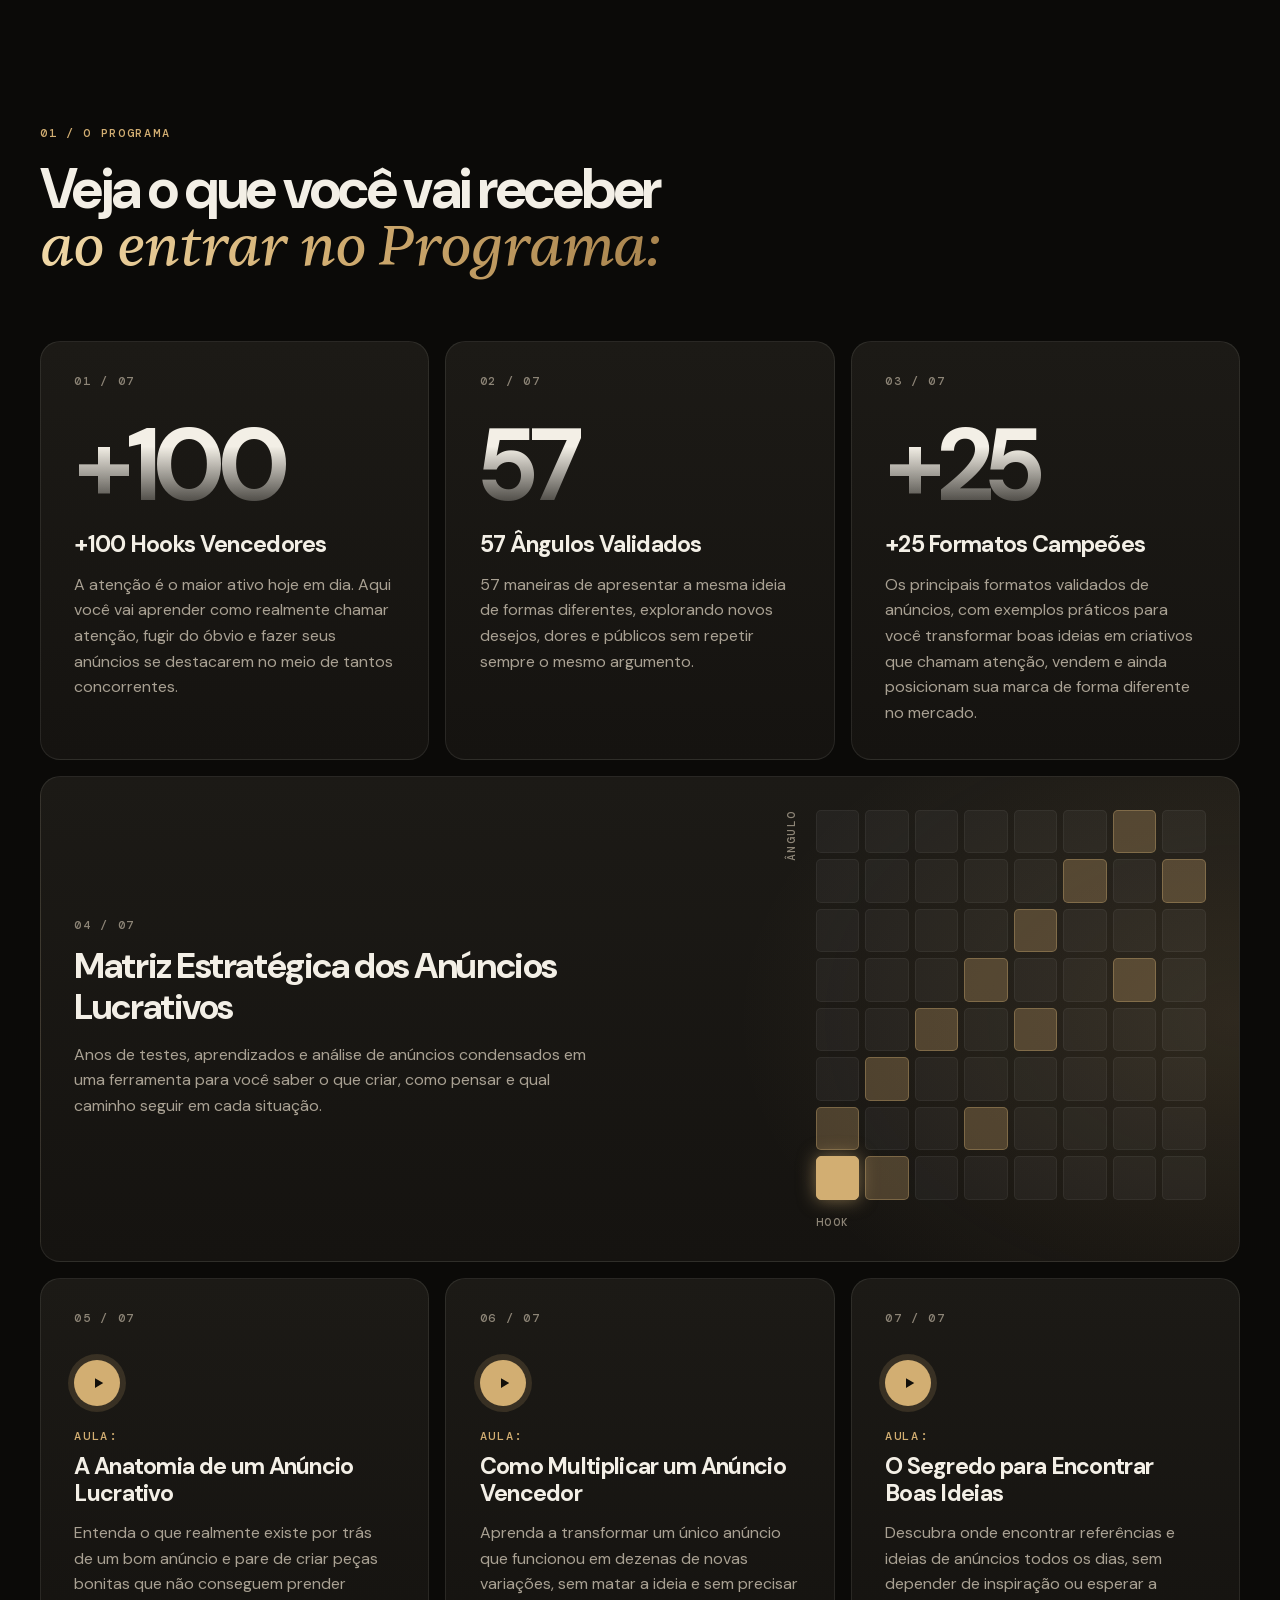
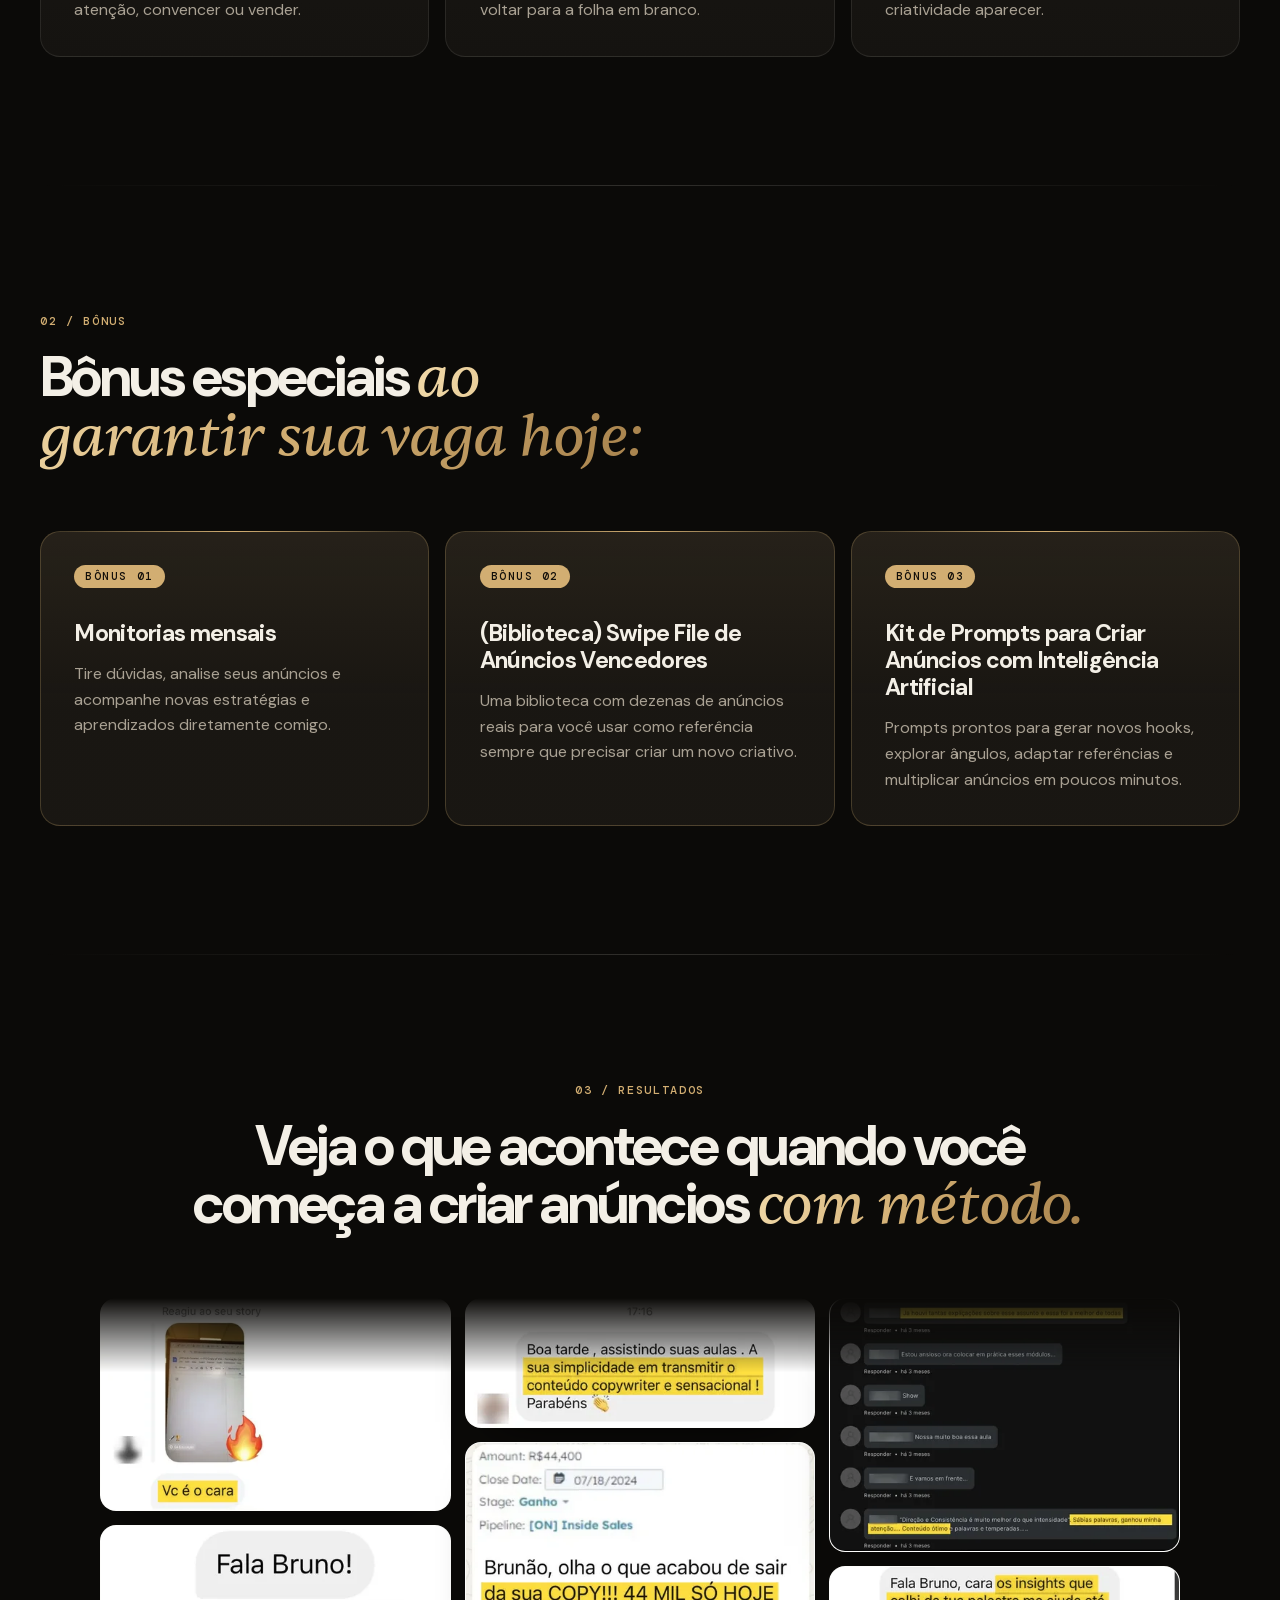
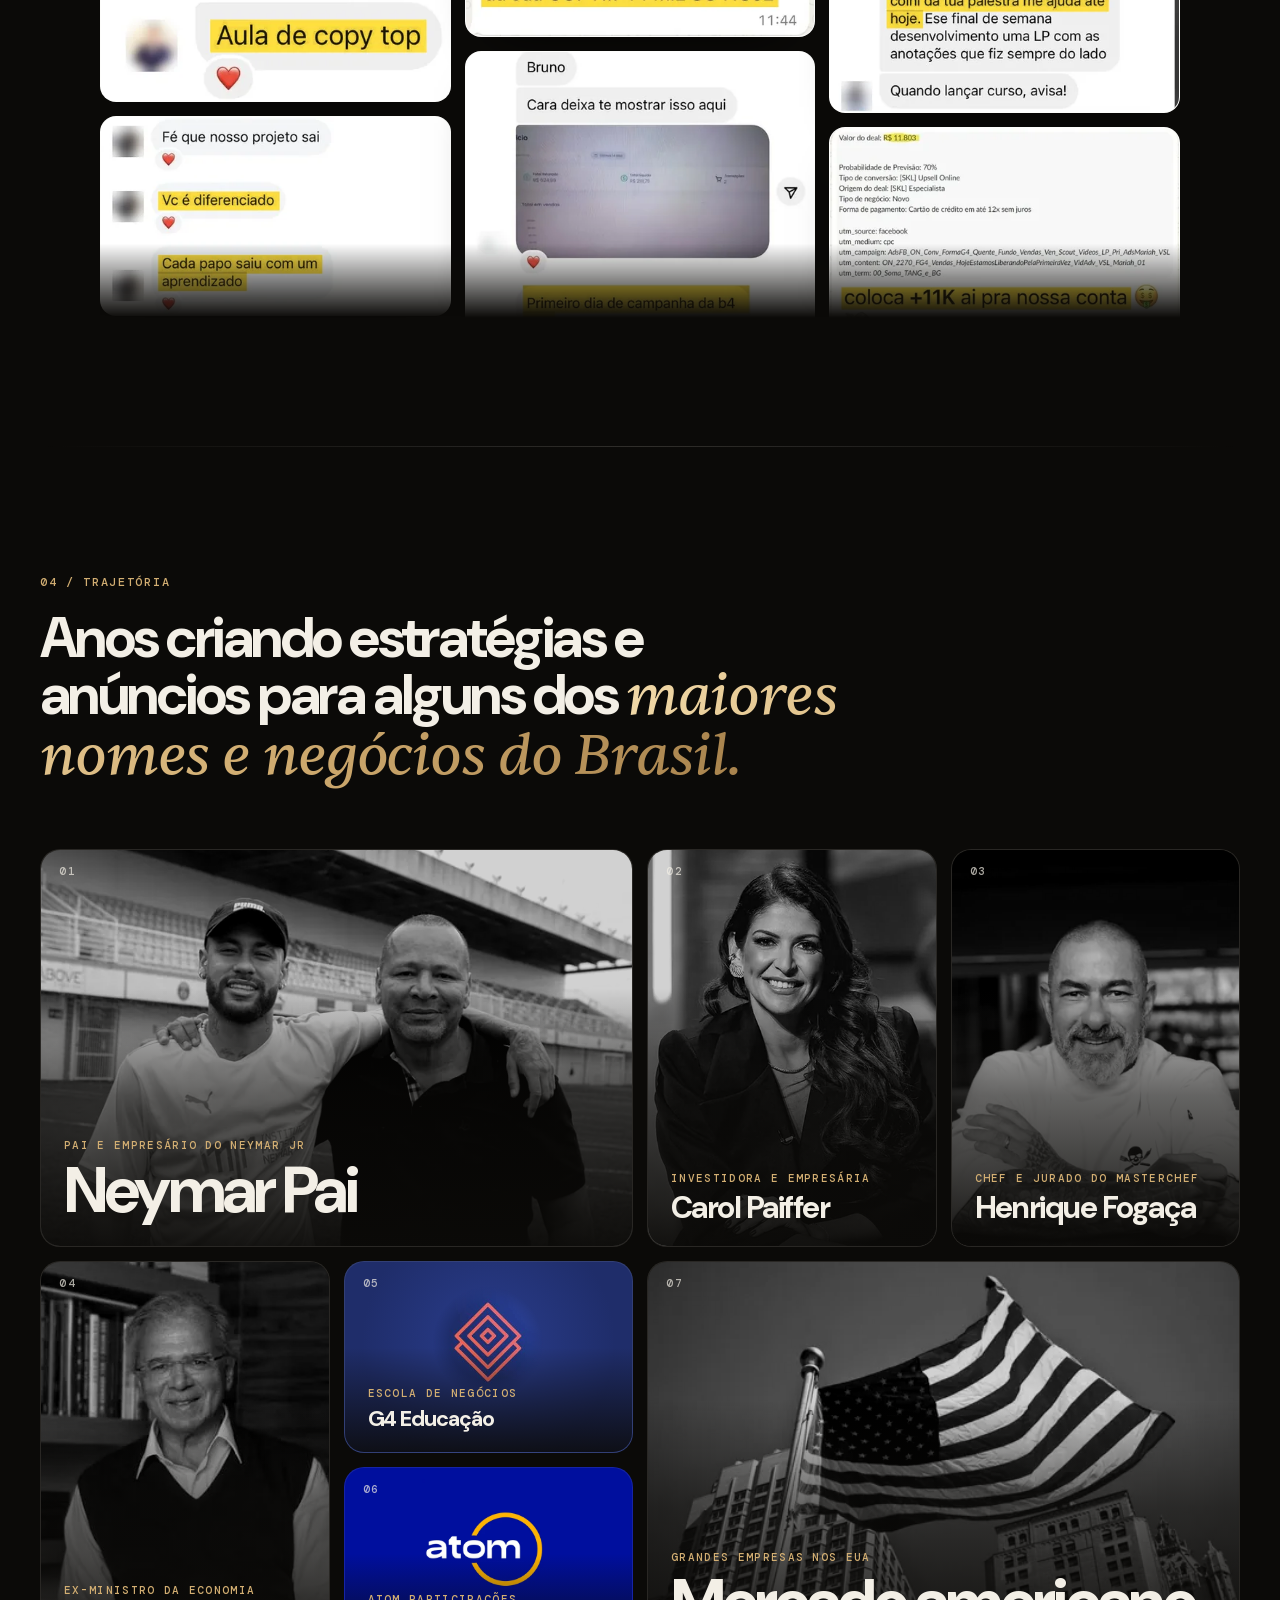
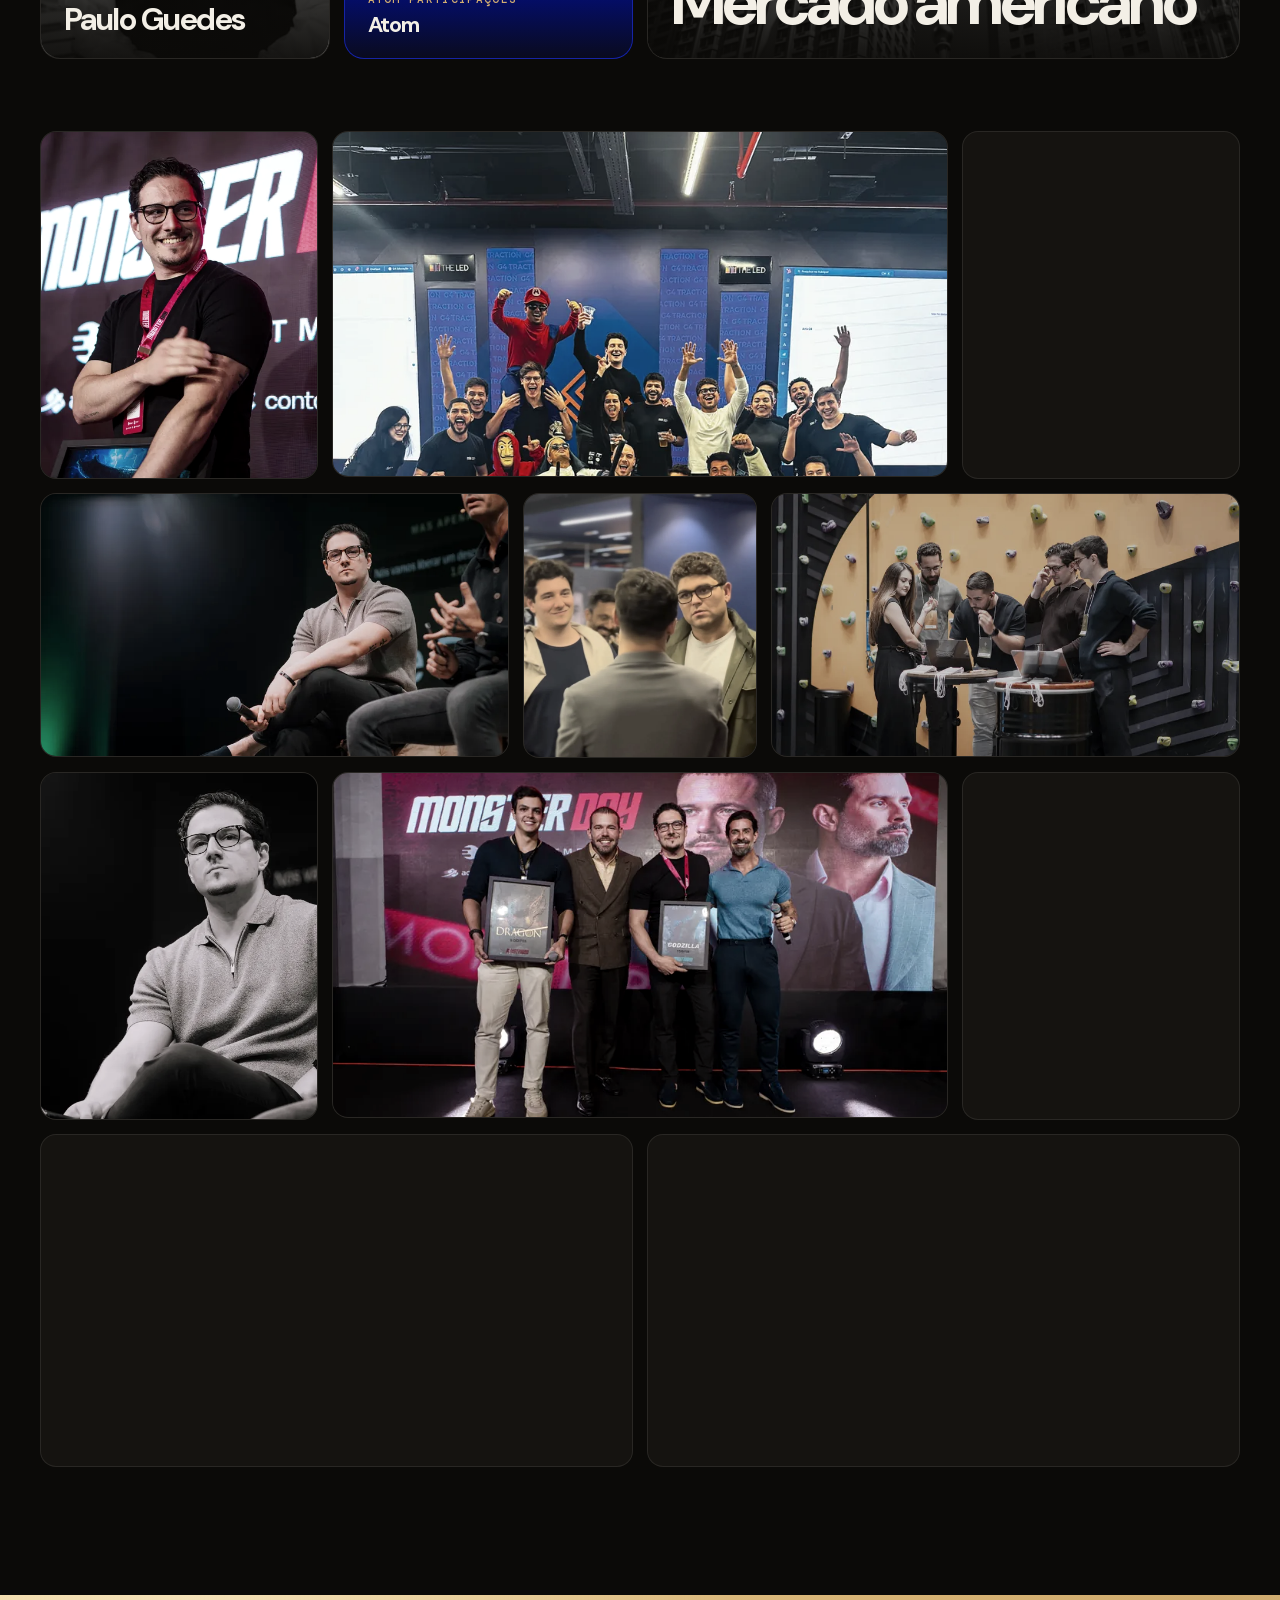
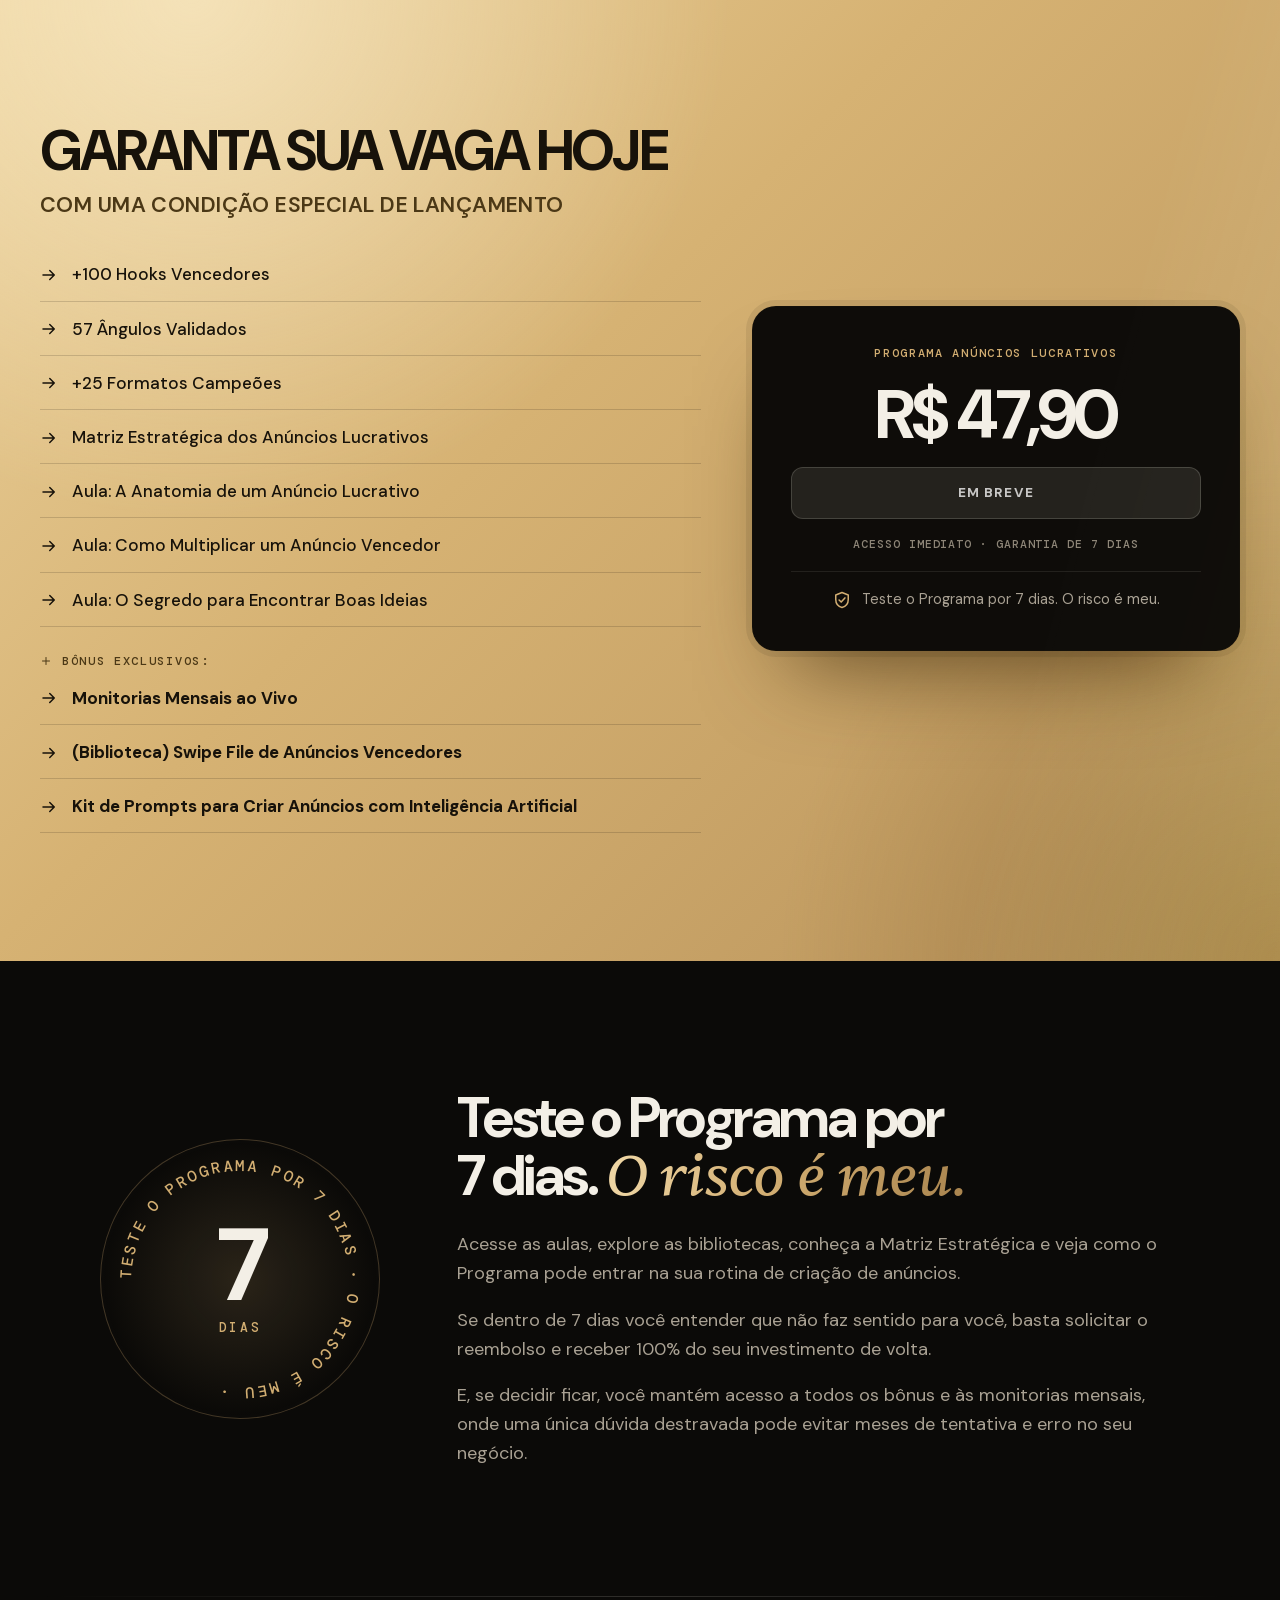
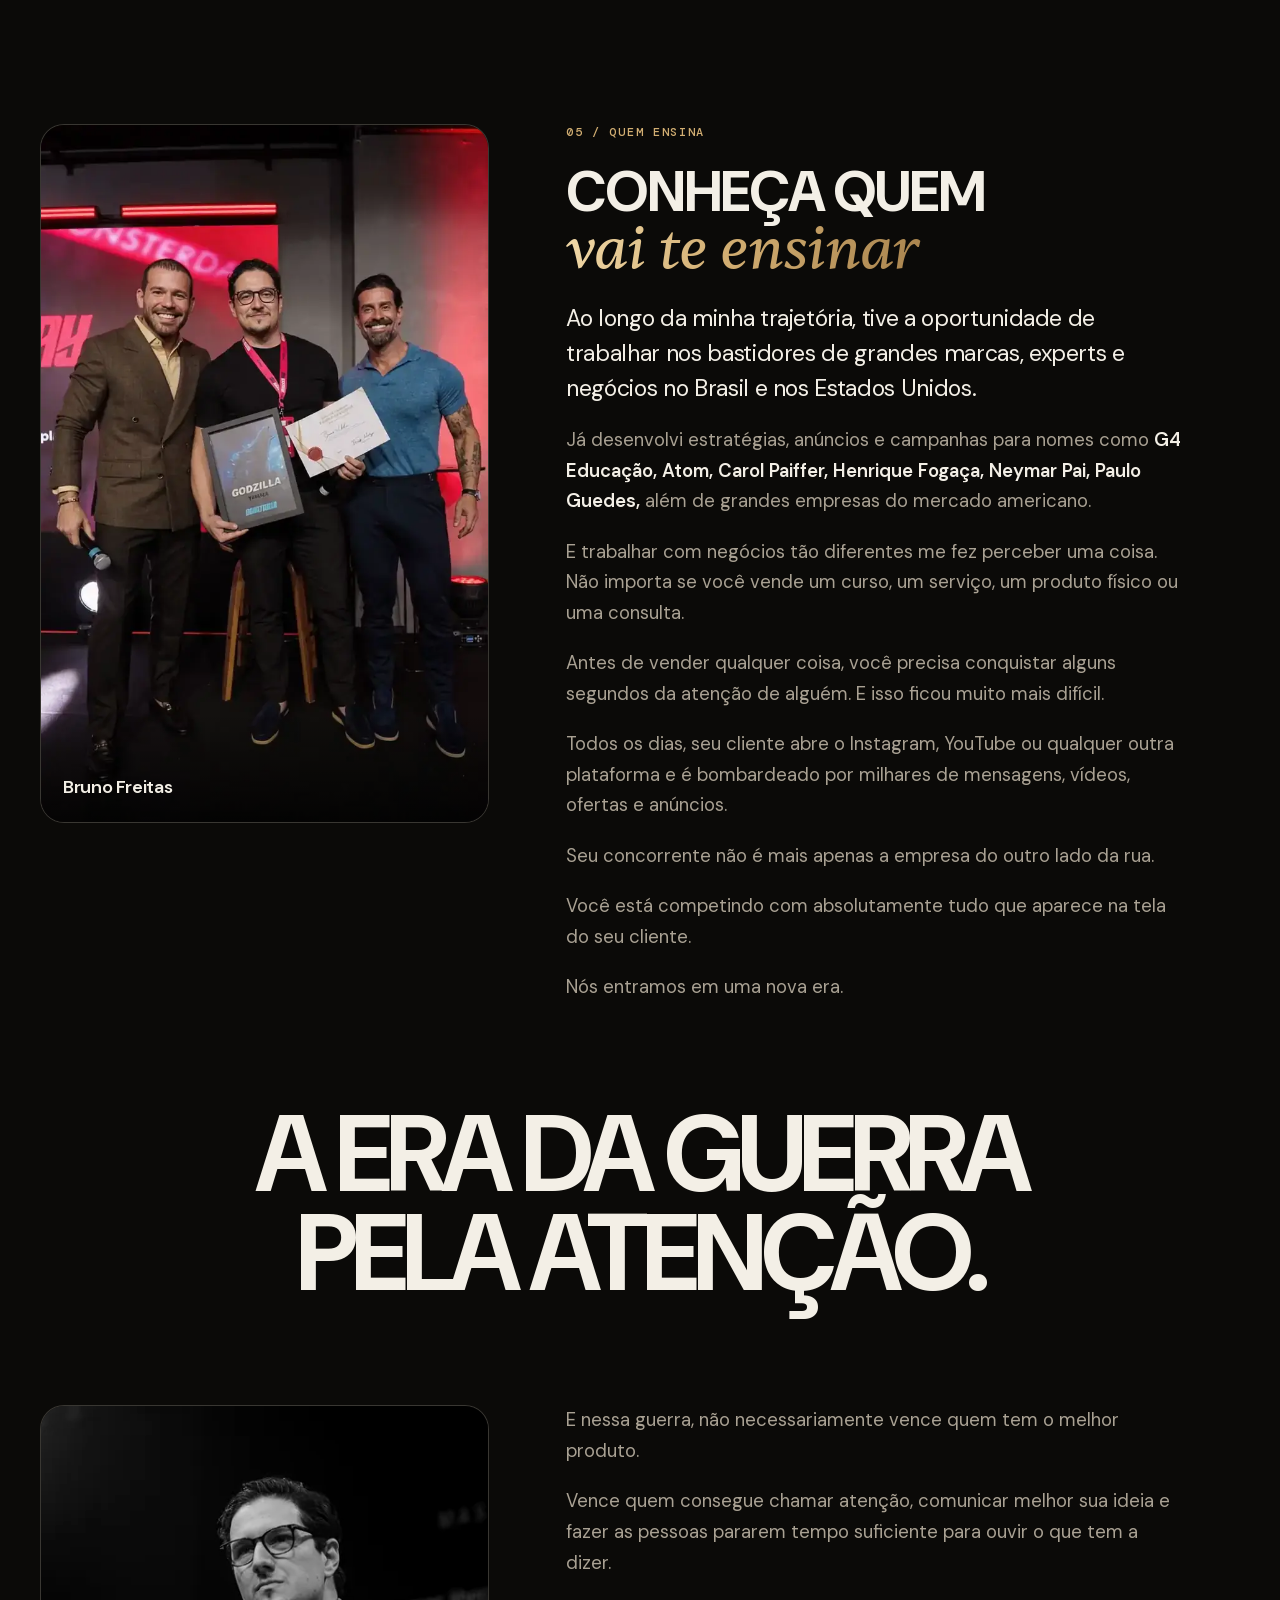
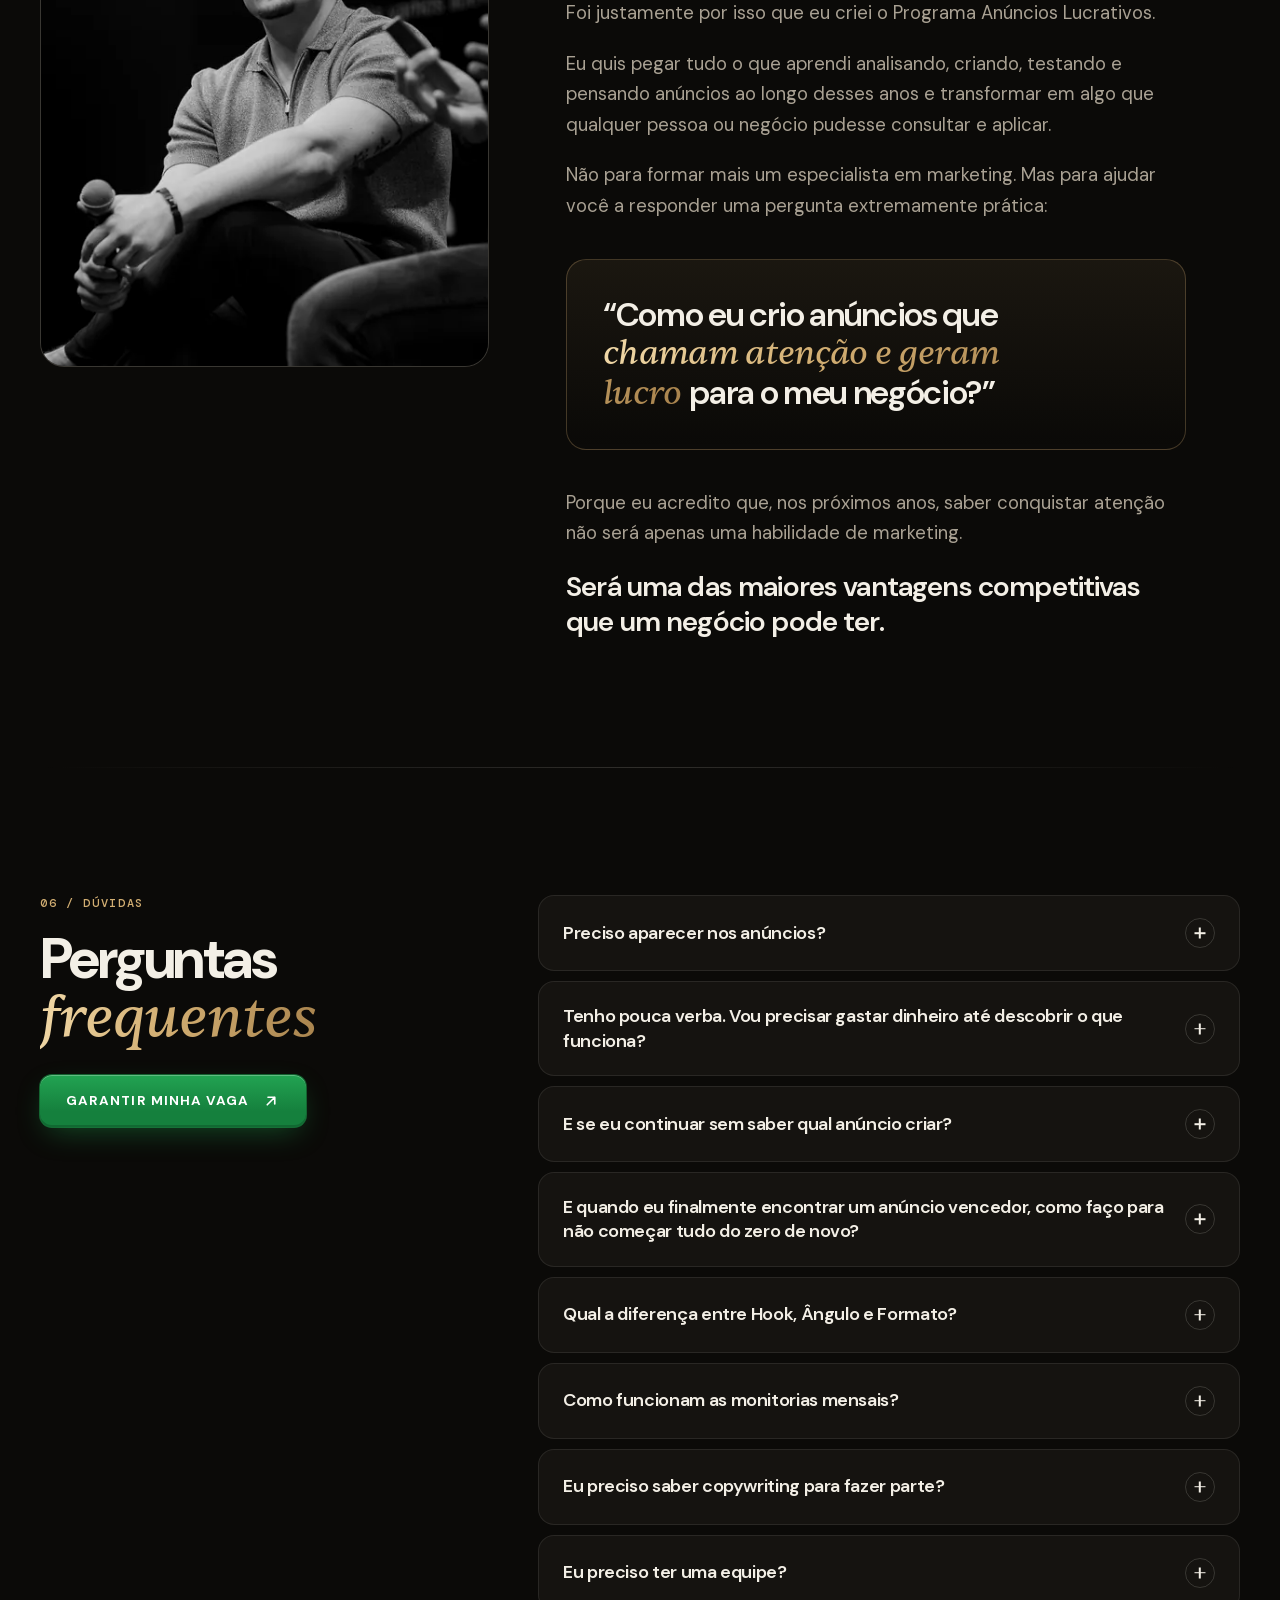
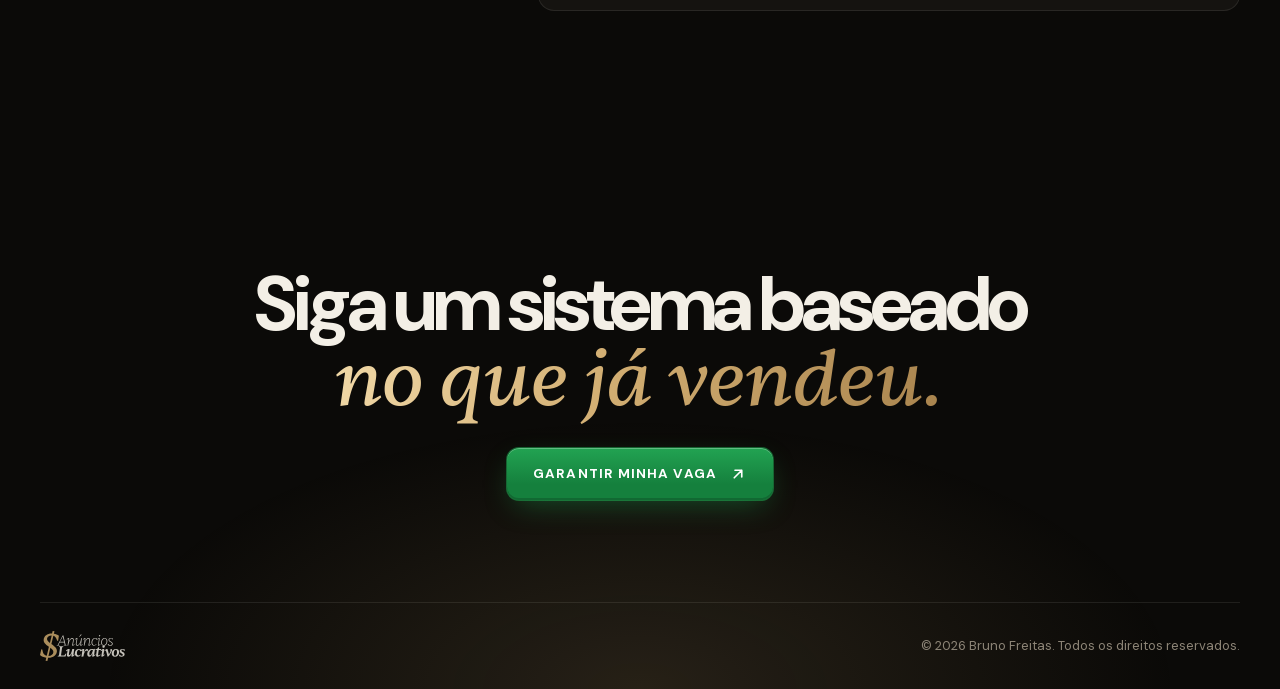
==== commit a0576af7: "Depoimentos da /v2 recortados, com nomes borrados e trecho em amarelo Pedido do cliente. Cada um dos" ====
--- a/v2/index.html
+++ b/v2/index.html
@@ -214,18 +214,18 @@
 
     <!-- A lista é a fonte; o JS distribui em colunas que rolam sozinhas. Sem JS, vira grade. -->
     <div class="mural" data-mural>
-      <figure><img src="/v2/assets/img/prova-01-800.webp" srcset="/v2/assets/img/prova-01-480.webp 480w, /v2/assets/img/prova-01-800.webp 800w, /v2/assets/img/prova-01-1200.webp 1080w" sizes="(max-width: 700px) 46vw, (max-width: 1024px) 31vw, 290px" width="800" height="751" alt="Mensagem de aluno com resultado" loading="lazy" decoding="async"></figure>
-      <figure><img src="/v2/assets/img/prova-02-800.webp" srcset="/v2/assets/img/prova-02-480.webp 222w, /v2/assets/img/prova-02-800.webp 370w, /v2/assets/img/prova-02-1200.webp 555w" sizes="(max-width: 700px) 46vw, (max-width: 1024px) 31vw, 290px" width="370" height="800" alt="Mensagem de aluno com resultado" loading="lazy" decoding="async"></figure>
-      <figure><img src="/v2/assets/img/prova-03-800.webp" srcset="/v2/assets/img/prova-03-480.webp 480w, /v2/assets/img/prova-03-800.webp 800w, /v2/assets/img/prova-03-1200.webp 1087w" sizes="(max-width: 700px) 46vw, (max-width: 1024px) 31vw, 290px" width="800" height="633" alt="Mensagem de aluno com resultado" loading="lazy" decoding="async"></figure>
-      <figure><img src="/v2/assets/img/prova-05-800.webp" srcset="/v2/assets/img/prova-05-480.webp 225w, /v2/assets/img/prova-05-800.webp 375w, /v2/assets/img/prova-05-1200.webp 562w" sizes="(max-width: 700px) 46vw, (max-width: 1024px) 31vw, 290px" width="375" height="800" alt="Mensagem de aluno com resultado" loading="lazy" decoding="async"></figure>
-      <figure><img src="/v2/assets/img/prova-04-800.webp" srcset="/v2/assets/img/prova-04-480.webp 480w, /v2/assets/img/prova-04-800.webp 800w, /v2/assets/img/prova-04-1200.webp 1170w" sizes="(max-width: 700px) 46vw, (max-width: 1024px) 31vw, 290px" width="800" height="237" alt="Mensagem de aluno com resultado" loading="lazy" decoding="async"></figure>
-      <figure><img src="/v2/assets/img/prova-06-800.webp" srcset="/v2/assets/img/prova-06-480.webp 222w, /v2/assets/img/prova-06-800.webp 370w, /v2/assets/img/prova-06-1200.webp 555w" sizes="(max-width: 700px) 46vw, (max-width: 1024px) 31vw, 290px" width="370" height="800" alt="Mensagem de aluno com resultado" loading="lazy" decoding="async"></figure>
-      <figure><img src="/v2/assets/img/prova-07-800.webp" srcset="/v2/assets/img/prova-07-480.webp 480w, /v2/assets/img/prova-07-800.webp 800w, /v2/assets/img/prova-07-1200.webp 1080w" sizes="(max-width: 700px) 46vw, (max-width: 1024px) 31vw, 290px" width="800" height="689" alt="Mensagem de aluno com resultado" loading="lazy" decoding="async"></figure>
-      <figure><img src="/v2/assets/img/prova-08-800.webp" srcset="/v2/assets/img/prova-08-480.webp 222w, /v2/assets/img/prova-08-800.webp 370w, /v2/assets/img/prova-08-1200.webp 555w" sizes="(max-width: 700px) 46vw, (max-width: 1024px) 31vw, 290px" width="370" height="800" alt="Mensagem de aluno com resultado" loading="lazy" decoding="async"></figure>
-      <figure><img src="/v2/assets/img/prova-09-800.webp" srcset="/v2/assets/img/prova-09-480.webp 222w, /v2/assets/img/prova-09-800.webp 370w, /v2/assets/img/prova-09-1200.webp 555w" sizes="(max-width: 700px) 46vw, (max-width: 1024px) 31vw, 290px" width="370" height="800" alt="Mensagem de aluno com resultado" loading="lazy" decoding="async"></figure>
-      <figure><img src="/v2/assets/img/prova-11-800.webp" srcset="/v2/assets/img/prova-11-480.webp 480w, /v2/assets/img/prova-11-800.webp 800w, /v2/assets/img/prova-11-1200.webp 1080w" sizes="(max-width: 700px) 46vw, (max-width: 1024px) 31vw, 290px" width="800" height="693" alt="Mensagem de aluno com resultado" loading="lazy" decoding="async"></figure>
-      <figure><img src="/v2/assets/img/prova-10-800.webp" srcset="/v2/assets/img/prova-10-480.webp 222w, /v2/assets/img/prova-10-800.webp 370w, /v2/assets/img/prova-10-1200.webp 555w" sizes="(max-width: 700px) 46vw, (max-width: 1024px) 31vw, 290px" width="370" height="800" alt="Mensagem de aluno com resultado" loading="lazy" decoding="async"></figure>
-      <figure><img src="/v2/assets/img/prova-12-800.webp" srcset="/v2/assets/img/prova-12-480.webp 222w, /v2/assets/img/prova-12-800.webp 370w, /v2/assets/img/prova-12-1200.webp 555w" sizes="(max-width: 700px) 46vw, (max-width: 1024px) 31vw, 290px" width="370" height="800" alt="Mensagem de aluno com resultado" loading="lazy" decoding="async"></figure>
+      <figure><img src="/v2/assets/img/dep-01-800.webp" srcset="/v2/assets/img/dep-01-480.webp 480w, /v2/assets/img/dep-01-800.webp 800w, /v2/assets/img/dep-01-1080.webp 1080w" sizes="(max-width: 700px) 46vw, (max-width: 1024px) 31vw, 400px" width="1080" height="654" alt="Depoimento de aluno" loading="lazy" decoding="async"></figure>
+      <figure><img src="/v2/assets/img/dep-02-555.webp" srcset="/v2/assets/img/dep-02-480.webp 480w, /v2/assets/img/dep-02-555.webp 555w" sizes="(max-width: 700px) 46vw, (max-width: 1024px) 31vw, 400px" width="555" height="203" alt="Depoimento de aluno" loading="lazy" decoding="async"></figure>
+      <figure><img src="/v2/assets/img/dep-03-800.webp" srcset="/v2/assets/img/dep-03-480.webp 480w, /v2/assets/img/dep-03-800.webp 800w, /v2/assets/img/dep-03-1047.webp 1047w" sizes="(max-width: 700px) 46vw, (max-width: 1024px) 31vw, 400px" width="1047" height="756" alt="Depoimento de aluno" loading="lazy" decoding="async"></figure>
+      <figure><img src="/v2/assets/img/dep-04-620.webp" srcset="/v2/assets/img/dep-04-480.webp 480w, /v2/assets/img/dep-04-620.webp 620w" sizes="(max-width: 700px) 46vw, (max-width: 1024px) 31vw, 400px" width="620" height="310" alt="Depoimento de aluno" loading="lazy" decoding="async"></figure>
+      <figure><img src="/v2/assets/img/dep-07-800.webp" srcset="/v2/assets/img/dep-07-480.webp 480w, /v2/assets/img/dep-07-800.webp 800w, /v2/assets/img/dep-07-820.webp 820w" sizes="(max-width: 700px) 46vw, (max-width: 1024px) 31vw, 400px" width="820" height="454" alt="Depoimento de aluno" loading="lazy" decoding="async"></figure>
+      <figure><img src="/v2/assets/img/dep-05-562.webp" srcset="/v2/assets/img/dep-05-480.webp 480w, /v2/assets/img/dep-05-562.webp 562w" sizes="(max-width: 700px) 46vw, (max-width: 1024px) 31vw, 400px" width="562" height="234" alt="Depoimento de aluno" loading="lazy" decoding="async"></figure>
+      <figure><img src="/v2/assets/img/dep-06-555.webp" srcset="/v2/assets/img/dep-06-480.webp 480w, /v2/assets/img/dep-06-555.webp 555w" sizes="(max-width: 700px) 46vw, (max-width: 1024px) 31vw, 400px" width="555" height="316" alt="Depoimento de aluno" loading="lazy" decoding="async"></figure>
+      <figure><img src="/v2/assets/img/dep-08-555.webp" srcset="/v2/assets/img/dep-08-480.webp 480w, /v2/assets/img/dep-08-555.webp 555w" sizes="(max-width: 700px) 46vw, (max-width: 1024px) 31vw, 400px" width="555" height="580" alt="Depoimento de aluno" loading="lazy" decoding="async"></figure>
+      <figure><img src="/v2/assets/img/dep-11-800.webp" srcset="/v2/assets/img/dep-11-480.webp 480w, /v2/assets/img/dep-11-800.webp 800w, /v2/assets/img/dep-11-802.webp 802w" sizes="(max-width: 700px) 46vw, (max-width: 1024px) 31vw, 400px" width="802" height="504" alt="Depoimento de aluno" loading="lazy" decoding="async"></figure>
+      <figure><img src="/v2/assets/img/dep-09-555.webp" srcset="/v2/assets/img/dep-09-480.webp 480w, /v2/assets/img/dep-09-555.webp 555w" sizes="(max-width: 700px) 46vw, (max-width: 1024px) 31vw, 400px" width="555" height="280" alt="Depoimento de aluno" loading="lazy" decoding="async"></figure>
+      <figure><img src="/v2/assets/img/dep-10-555.webp" srcset="/v2/assets/img/dep-10-480.webp 480w, /v2/assets/img/dep-10-555.webp 555w" sizes="(max-width: 700px) 46vw, (max-width: 1024px) 31vw, 400px" width="555" height="210" alt="Depoimento de aluno" loading="lazy" decoding="async"></figure>
+      <figure><img src="/v2/assets/img/dep-12-555.webp" srcset="/v2/assets/img/dep-12-480.webp 480w, /v2/assets/img/dep-12-555.webp 555w" sizes="(max-width: 700px) 46vw, (max-width: 1024px) 31vw, 400px" width="555" height="276" alt="Depoimento de aluno" loading="lazy" decoding="async"></figure>
     </div>
   </div>
 </section>
--- a/v2/css/style.css
+++ b/v2/css/style.css
@@ -233,10 +233,10 @@
 .bonus__card p{color:var(--suave);font-size:16px}
 
 /* ── 5. Mural de resultados ─────────────────────────────── */
-.mural{display:grid;grid-template-columns:repeat(4,1fr);gap:14px;align-items:start}
+.mural{display:grid;grid-template-columns:repeat(3,1fr);gap:14px;align-items:start;max-width:1080px;margin-inline:auto}
 .mural figure{border-radius:16px;overflow:hidden;background:#fff;border:1px solid var(--linha-2);box-shadow:0 24px 50px -30px rgba(0,0,0,.9)}
 .mural img{width:100%}
-.mural.is-colunas{display:flex;gap:14px;height:min(760px,90vh);overflow:hidden;
+.mural.is-colunas{display:flex;gap:14px;height:min(620px,80vh);overflow:hidden;
   -webkit-mask-image:linear-gradient(180deg,transparent,#000 12%,#000 88%,transparent);
           mask-image:linear-gradient(180deg,transparent,#000 12%,#000 88%,transparent)}
 .mural__col{flex:1;min-width:0}
@@ -308,6 +308,29 @@
 .oferta__garantia{display:flex;align-items:center;gap:10px;font-size:14.5px;color:var(--suave);padding-top:16px;border-top:1px solid var(--linha);width:100%;justify-content:center}
 .oferta__garantia .ico{width:20px;height:20px;color:var(--ouro)}
 
+/* a dobra da oferta é a única dourada da página: faixa de ponta a ponta,
+   letra escura, e a caixa do preço em preto para o botão verde saltar */
+.oferta{--tinta:#17120a;--tinta-2:#4b3816;color:var(--tinta);
+  background:
+    radial-gradient(70% 90% at 15% 0%,rgba(255,244,214,.55),transparent 60%),
+    radial-gradient(60% 80% at 100% 100%,rgba(122,88,38,.45),transparent 65%),
+    linear-gradient(135deg,#ecd29c 0%,#d6b273 42%,#b8925a 100%)}
+.oferta::after{content:"";position:absolute;inset:0;pointer-events:none;opacity:.5;mix-blend-mode:overlay;
+  background:linear-gradient(105deg,transparent 35%,rgba(255,255,255,.55) 50%,transparent 65%);
+  background-size:250% 100%;animation:brilho-ouro 7s ease-in-out infinite}
+@keyframes brilho-ouro{0%{background-position:150% 0}60%,100%{background-position:-50% 0}}
+.sec + .oferta::before,.oferta + .sec::before{display:none}
+.oferta .oferta__painel{border:0;background:none;padding:0;border-radius:0;overflow:visible}
+.oferta .oferta__brilho{display:none}
+.oferta .oferta__titulo{color:var(--tinta)}
+.oferta .oferta__titulo span{color:var(--tinta-2);font-weight:600}
+.oferta .lista-seta li{border-bottom-color:rgba(23,18,10,.16);color:var(--tinta)}
+.oferta .lista-seta .ico{color:var(--tinta)}
+.oferta .lista-seta--ouro li{color:var(--tinta);font-weight:700}
+.oferta .oferta__mais{color:var(--tinta-2);font-weight:500}
+.oferta .oferta__caixa{background:#0e0c09;border:1px solid rgba(23,18,10,.5);color:var(--texto);
+  box-shadow:0 50px 90px -40px rgba(60,40,10,.75),0 0 0 6px rgba(23,18,10,.08)}
+
 /* ── 8. Garantia ────────────────────────────────────────── */
 .garantia__grid{display:grid;grid-template-columns:auto 1fr;gap:clamp(32px,6vw,96px);align-items:center;max-width:1080px}
 .garantia__selo{position:relative;width:clamp(200px,22vw,280px);aspect-ratio:1;display:grid;place-items:center;border-radius:50%;
@@ -455,7 +478,6 @@
   .bonus__card:last-child{grid-column:1/-1}
   /* 3 cards em 2 colunas: o terceiro de cada grupo fecha a linha sozinho */
   .bento .card--num:nth-child(3),.bento .card--aula:last-child{grid-column:1/-1}
-  .mural{grid-template-columns:repeat(3,1fr)}
   .nomes{grid-template-columns:repeat(2,1fr);grid-auto-rows:clamp(130px,30vw,230px);
     grid-template-areas:"np np" "np np" "ca hf" "ca hf" "pg g4" "pg at" "mu mu" "mu mu"}
   .oferta__painel{grid-template-columns:1fr}
@@ -473,18 +495,22 @@
   .marca img{height:28px}
   .topo .btn--p{min-height:38px;padding:0 14px;font-size:11px}
   .hero{padding-bottom:56px}
-  .hero__copy{gap:18px}
+  .hero__copy{gap:24px}
+  /* hero do telefone: foto um pouco menor, chips leves e dois selos —
+     o que sobra vira respiro, com o botão ainda na primeira dobra */
   .hero{padding-top:calc(var(--topo-h) + 6px)}
-  .hero__foto{width:100%;height:clamp(250px,40svh,360px);margin-bottom:-84px;border-radius:20px}
-  .hero__foto img{object-position:50% 16%}
-  .hero__titulo{font-size:clamp(36px,10.4vw,46px)}
-  .hero__cauda{margin-top:12px;font-size:17px}
+  .hero__foto{width:86%;height:clamp(220px,33svh,300px);margin-bottom:-64px;border-radius:20px}
+  .hero__foto img{object-position:50% 14%}
+  .hero__titulo{font-size:clamp(34px,9.8vw,44px)}
+  .hero__cauda{margin-top:14px;font-size:16.5px}
   .selo{padding:7px 10px;font-size:11.5px;gap:5px;border-radius:11px}
   .selo b{font-size:16px}
-  .selo--a{top:10%;left:6px}
-  .selo--b{top:26%;right:6px}
-  .selo--c{top:42%;left:6px}
-  .hero__lista li{font-size:14px;padding:8px 13px 8px 10px}
+  .selo--a{top:12%;left:-10px}
+  .selo--b{top:34%;right:-10px}
+  .selo--c{display:none}
+  .hero__lista{gap:6px 16px;max-width:330px}
+  .hero__lista li{padding:0;border:0;background:none;font-size:14px;gap:7px;color:var(--suave)}
+  .hero__lista .ico{width:16px;height:16px;padding:3px}
   .hero__acao{width:100%}
   .hero__acao .btn{width:100%}
   .numeros > div{padding:20px 18px}
@@ -494,7 +520,7 @@
   .card .card__grande{font-size:68px;margin:10px 0 2px}
   .matriz__grade{gap:4px}
   .mural{grid-template-columns:repeat(2,1fr)}
-  .mural.is-colunas{height:620px;gap:10px}
+  .mural.is-colunas{height:500px;gap:10px}
   .mural__trilho{gap:10px}
   .mural figure{border-radius:12px}
   .nomes{gap:10px}
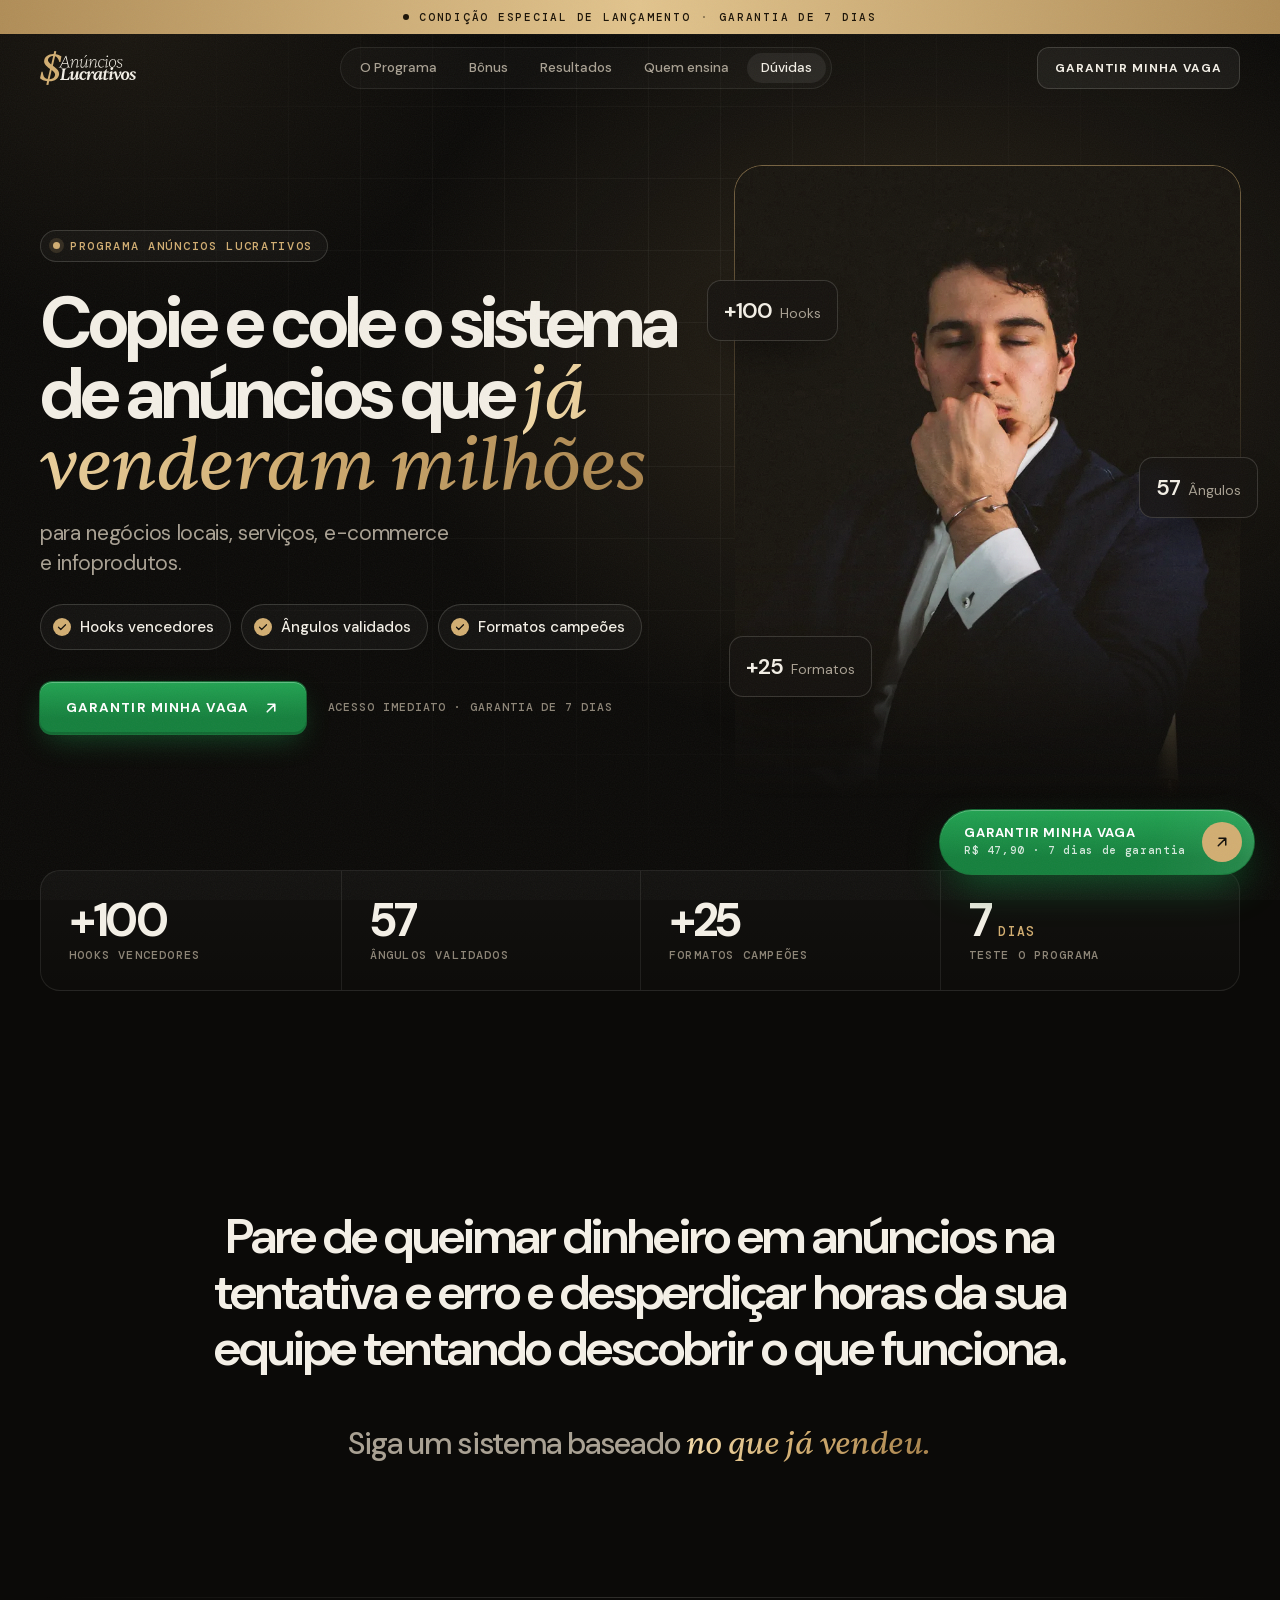
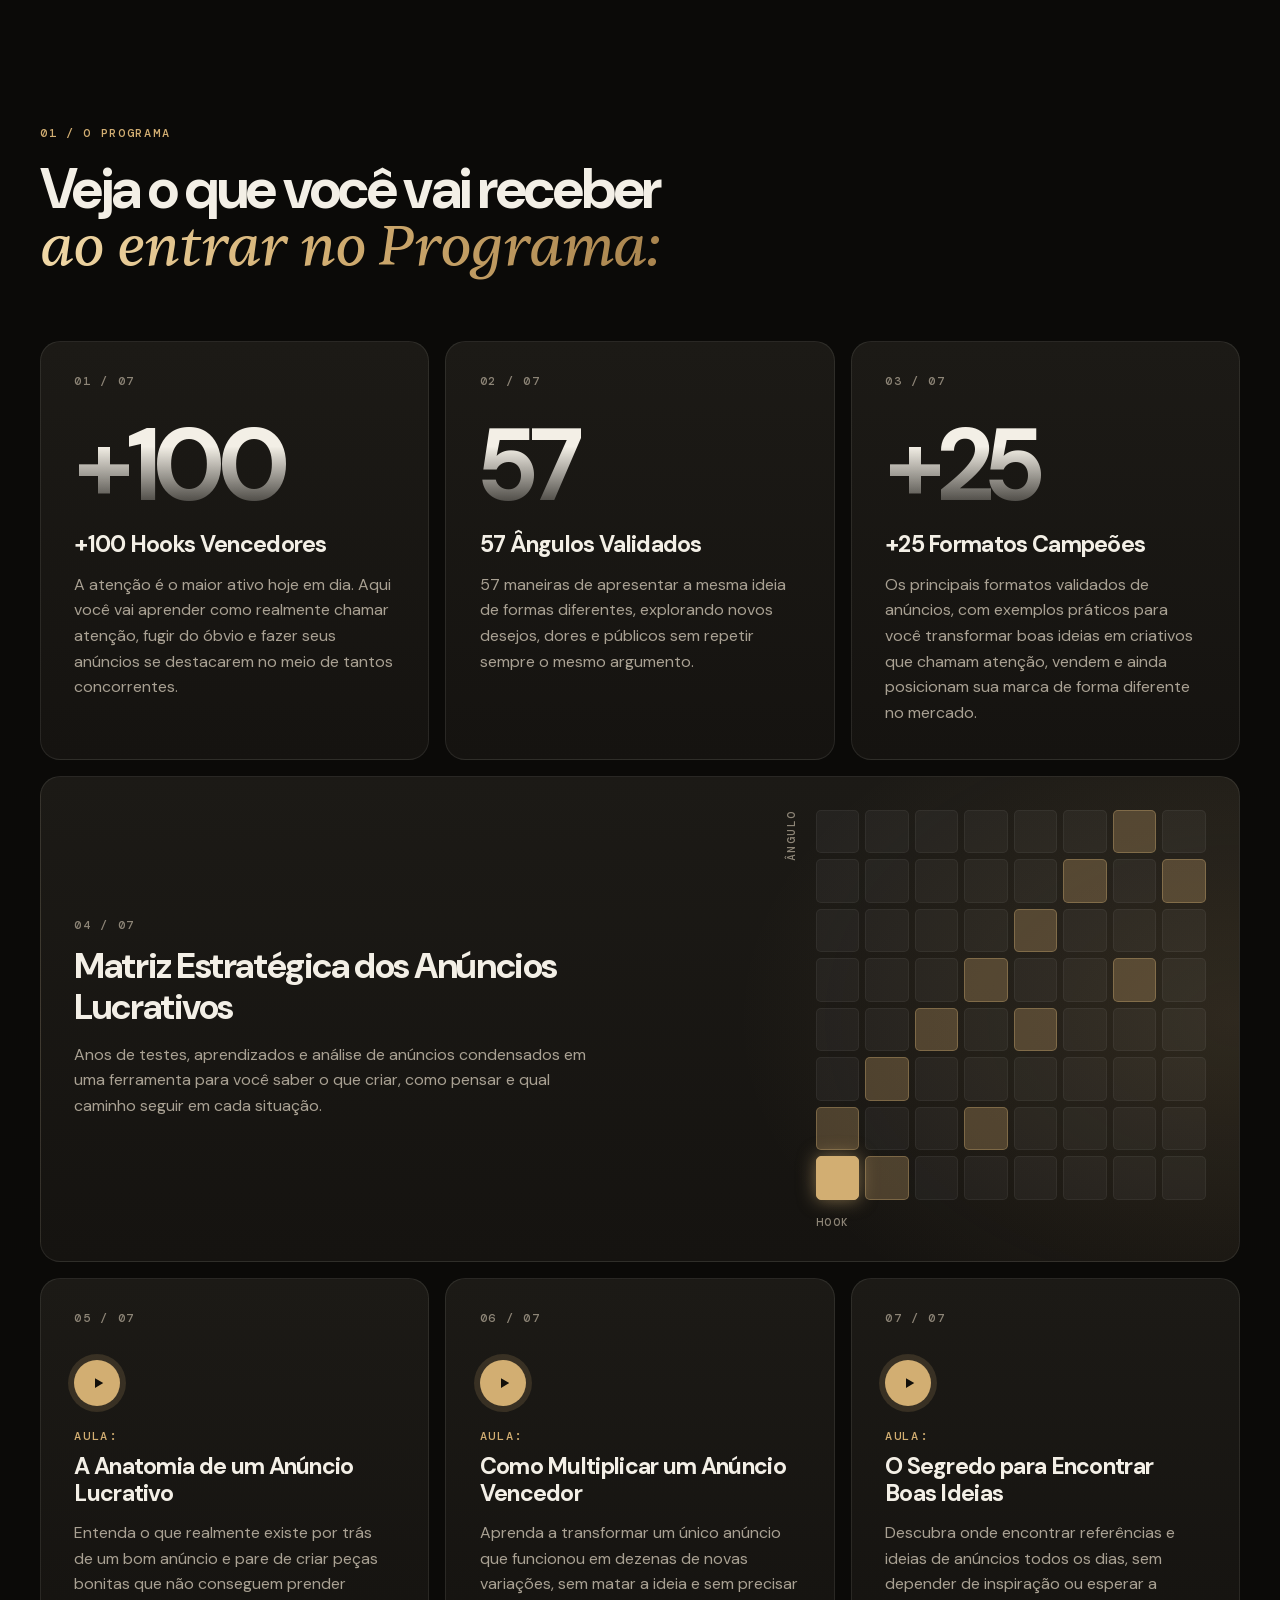
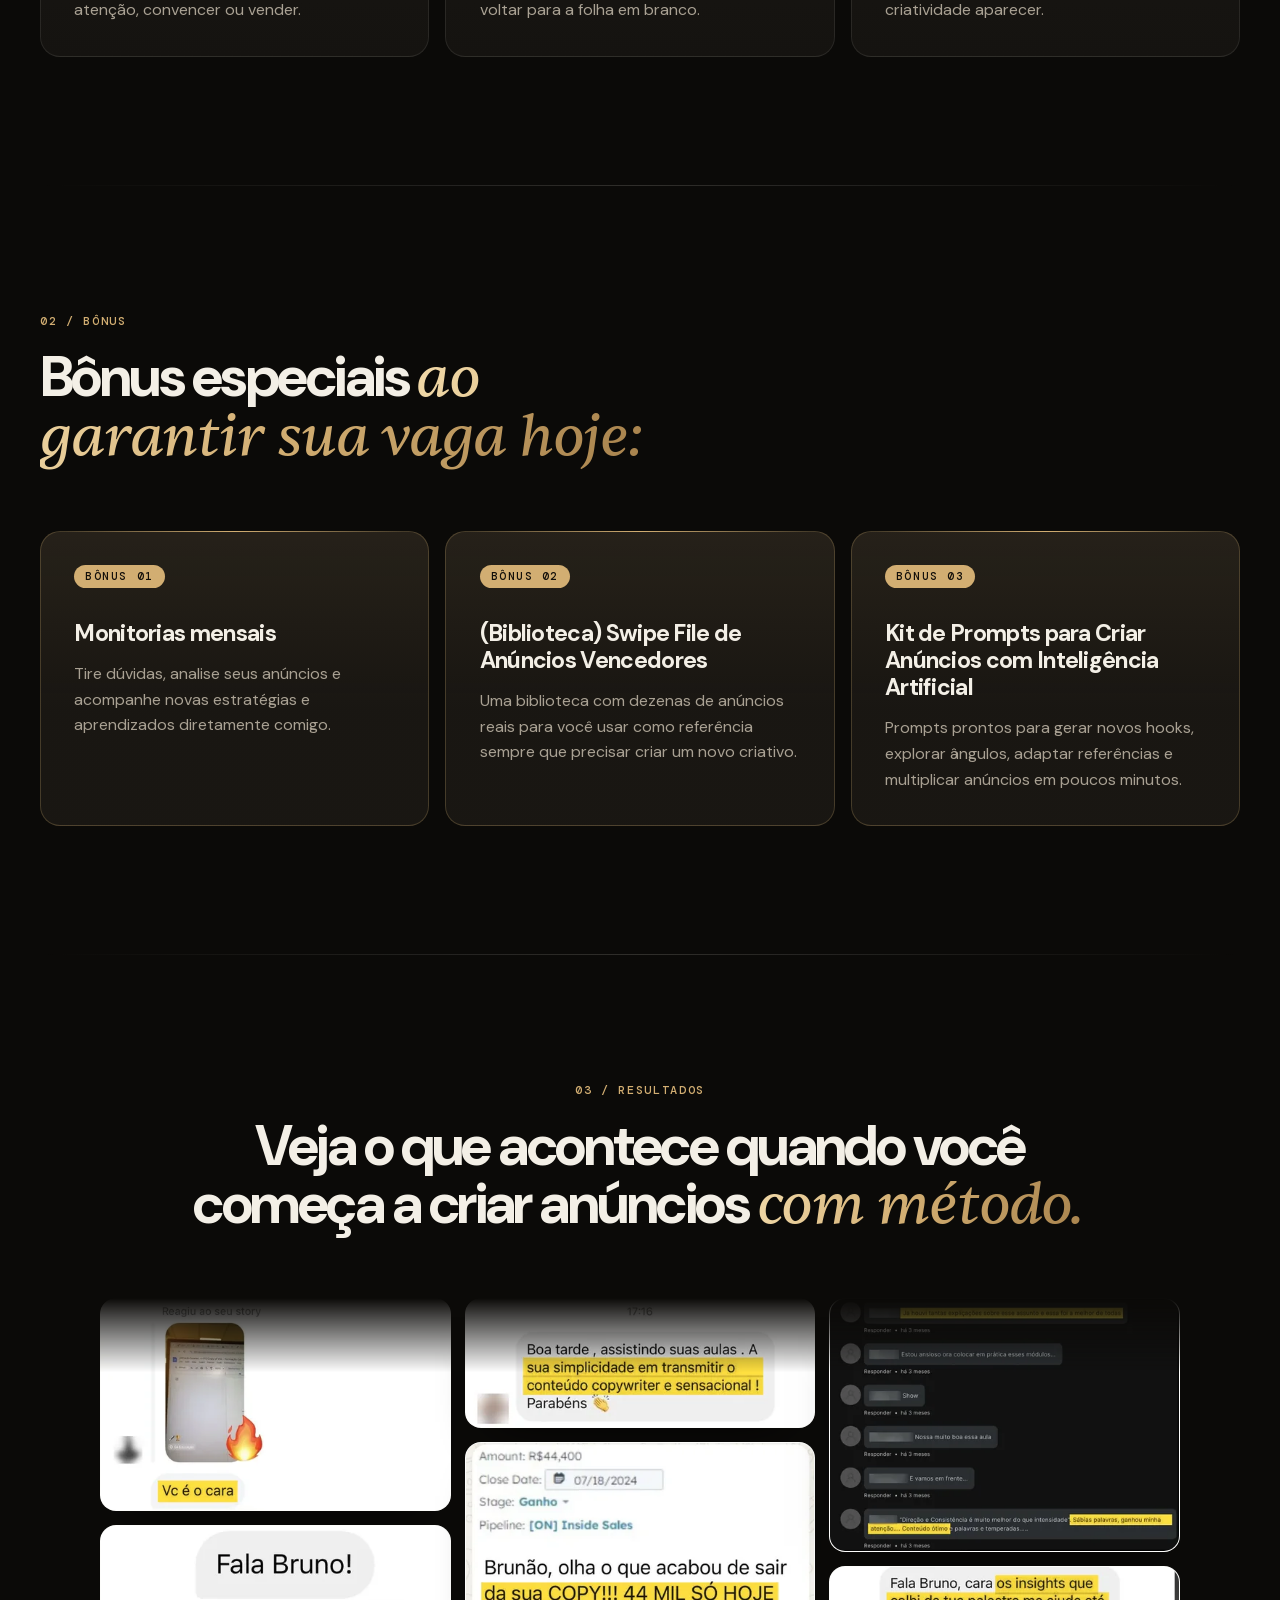
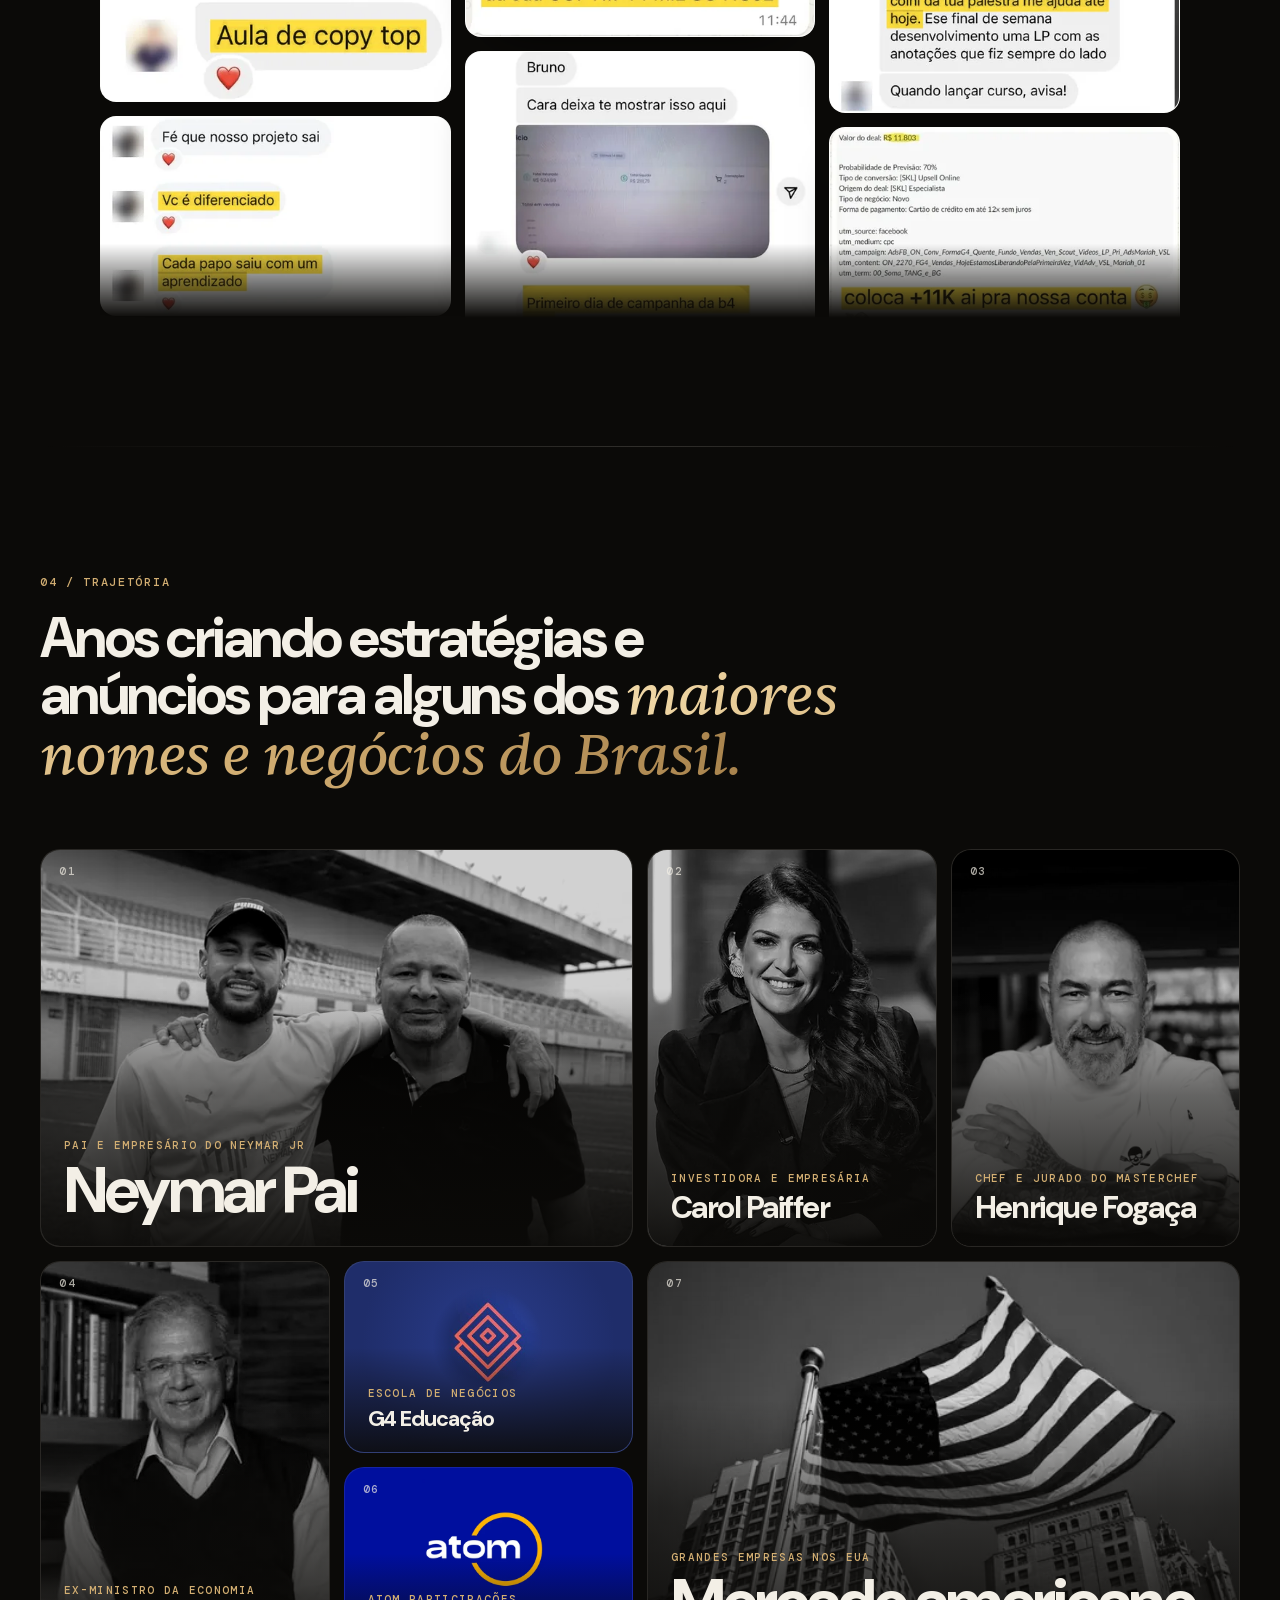
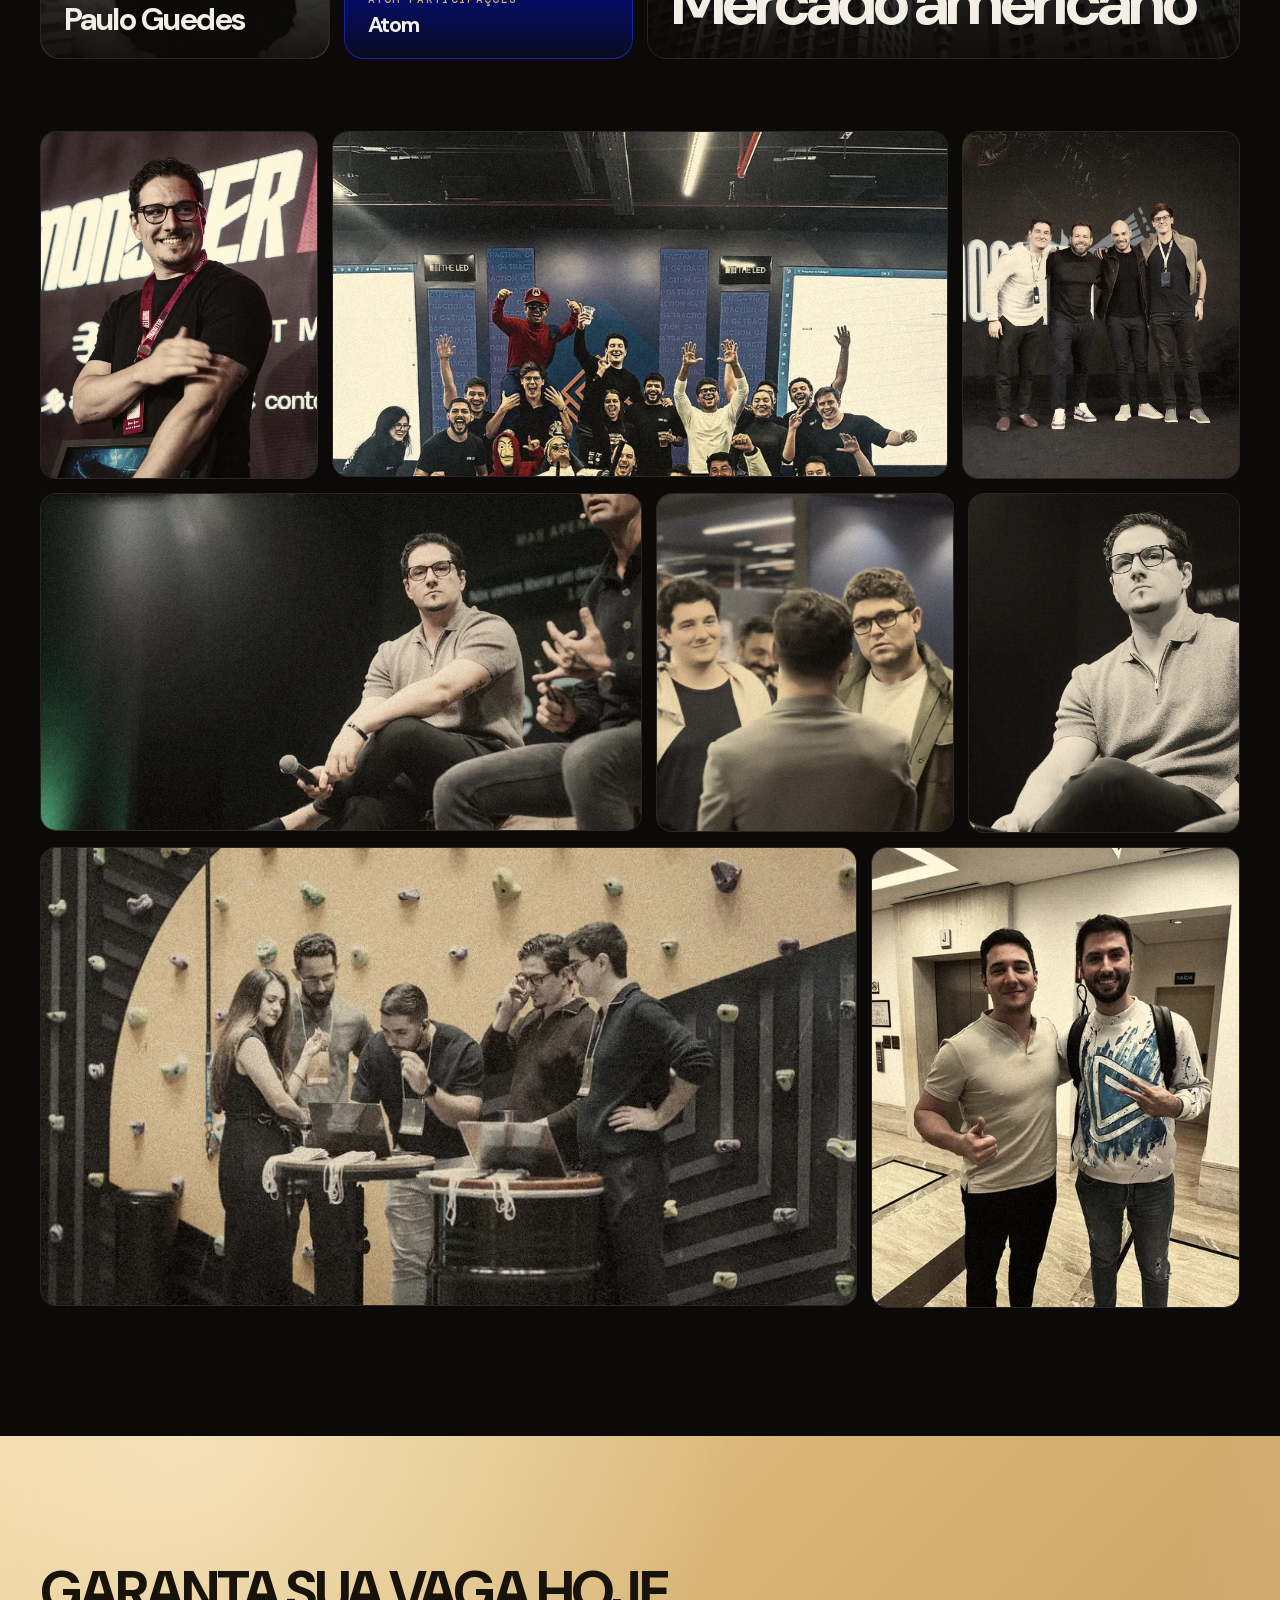
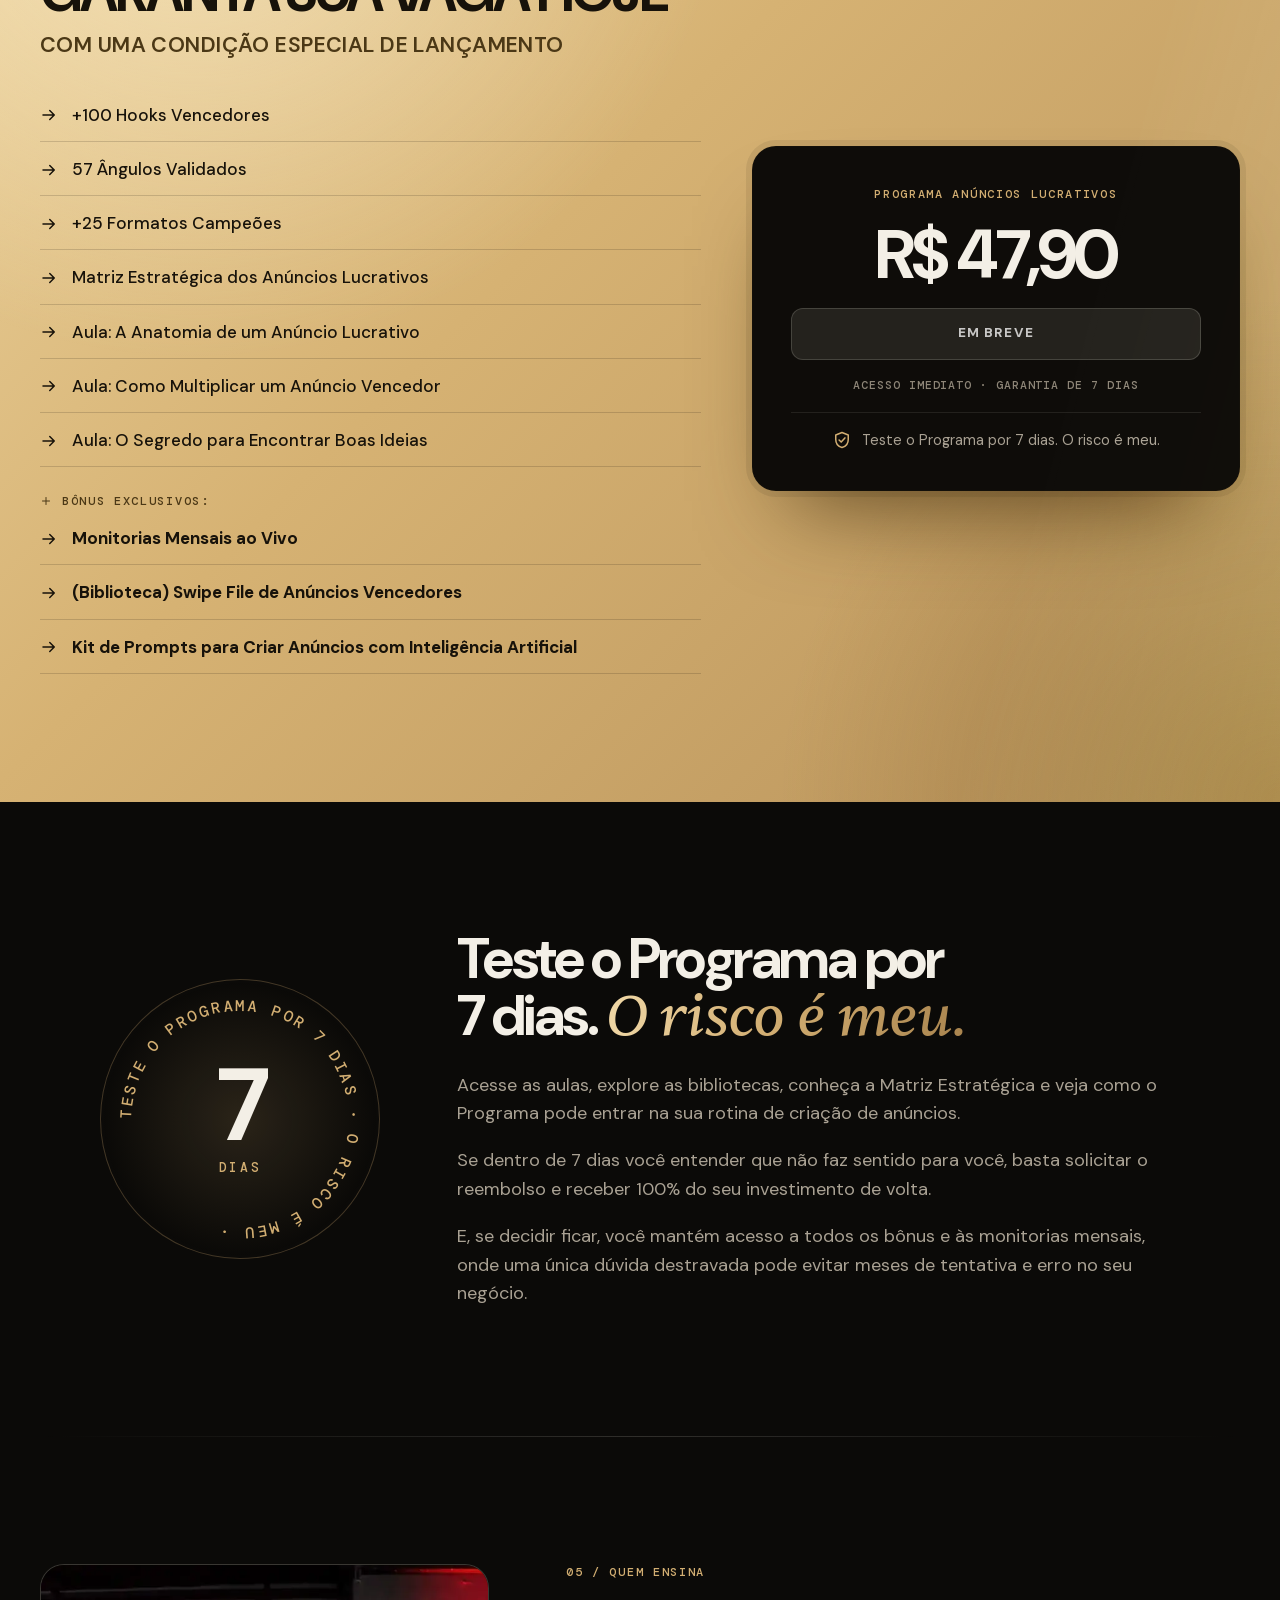
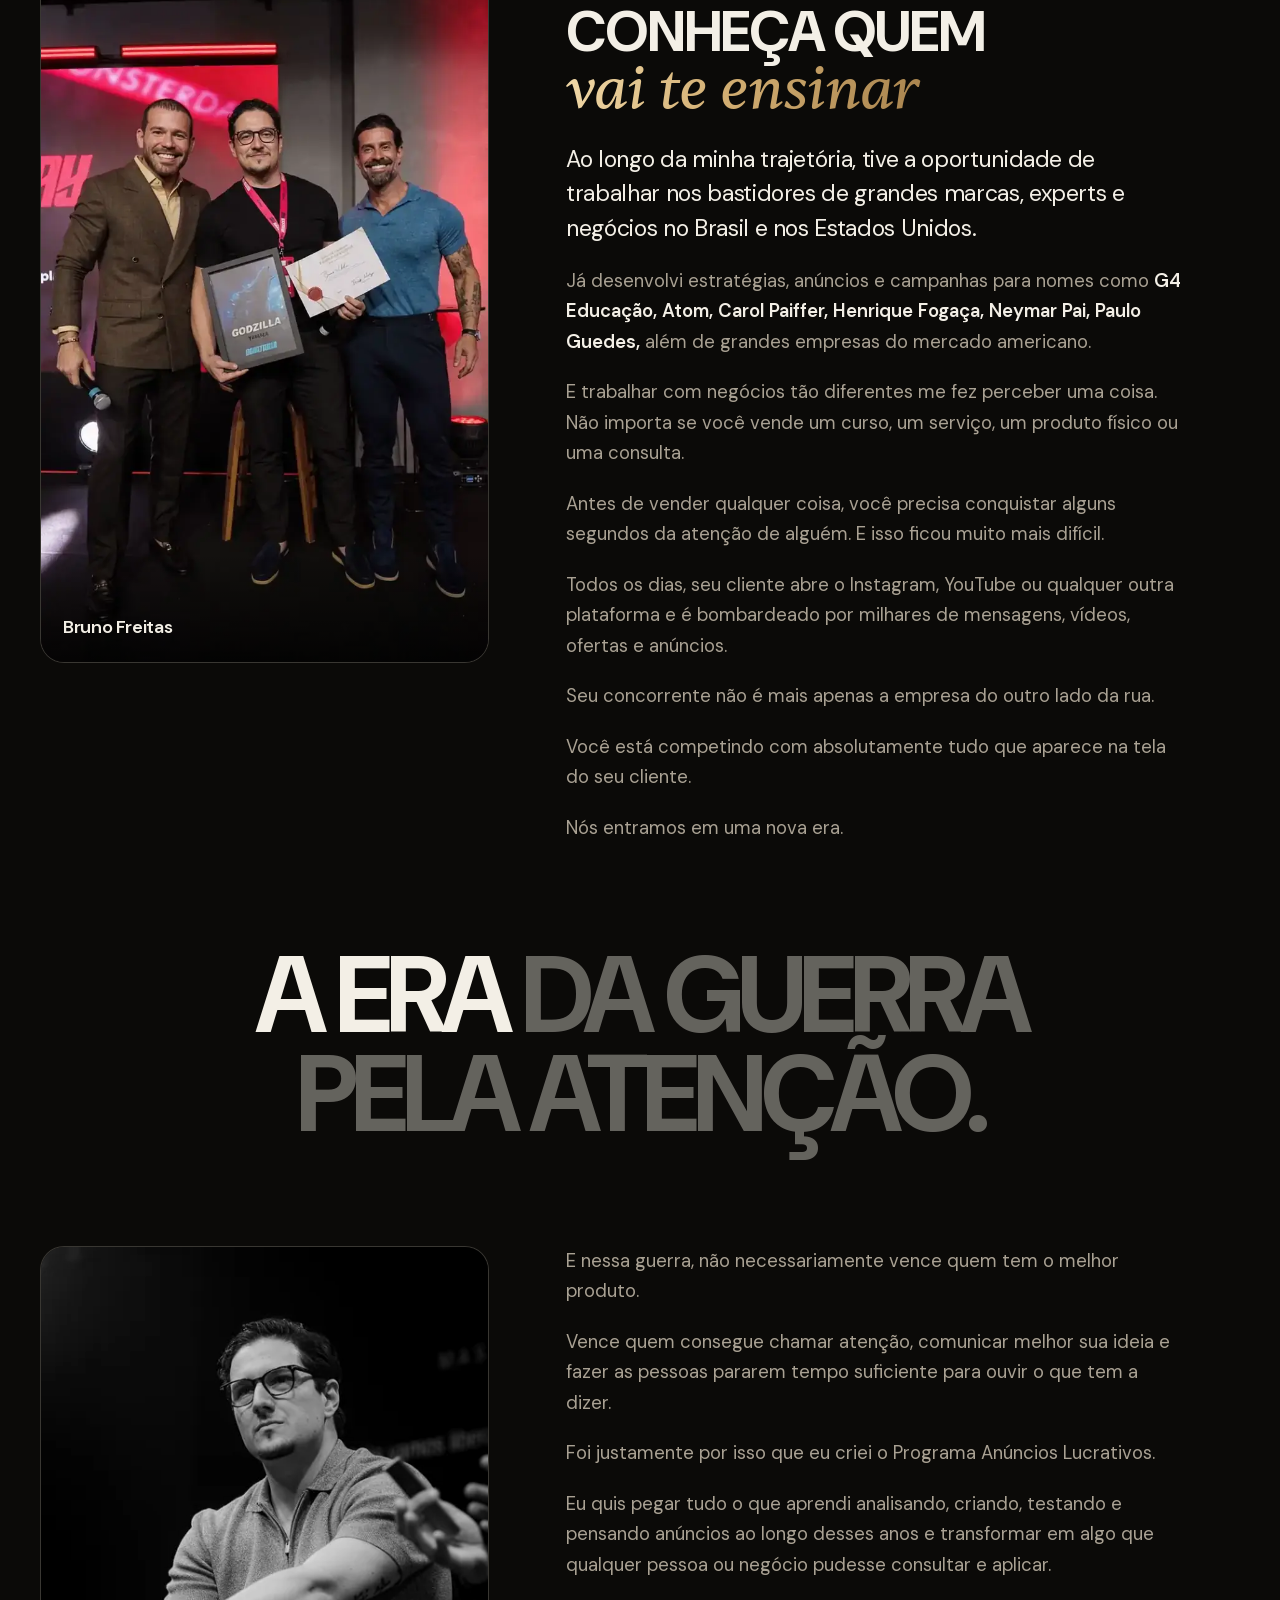
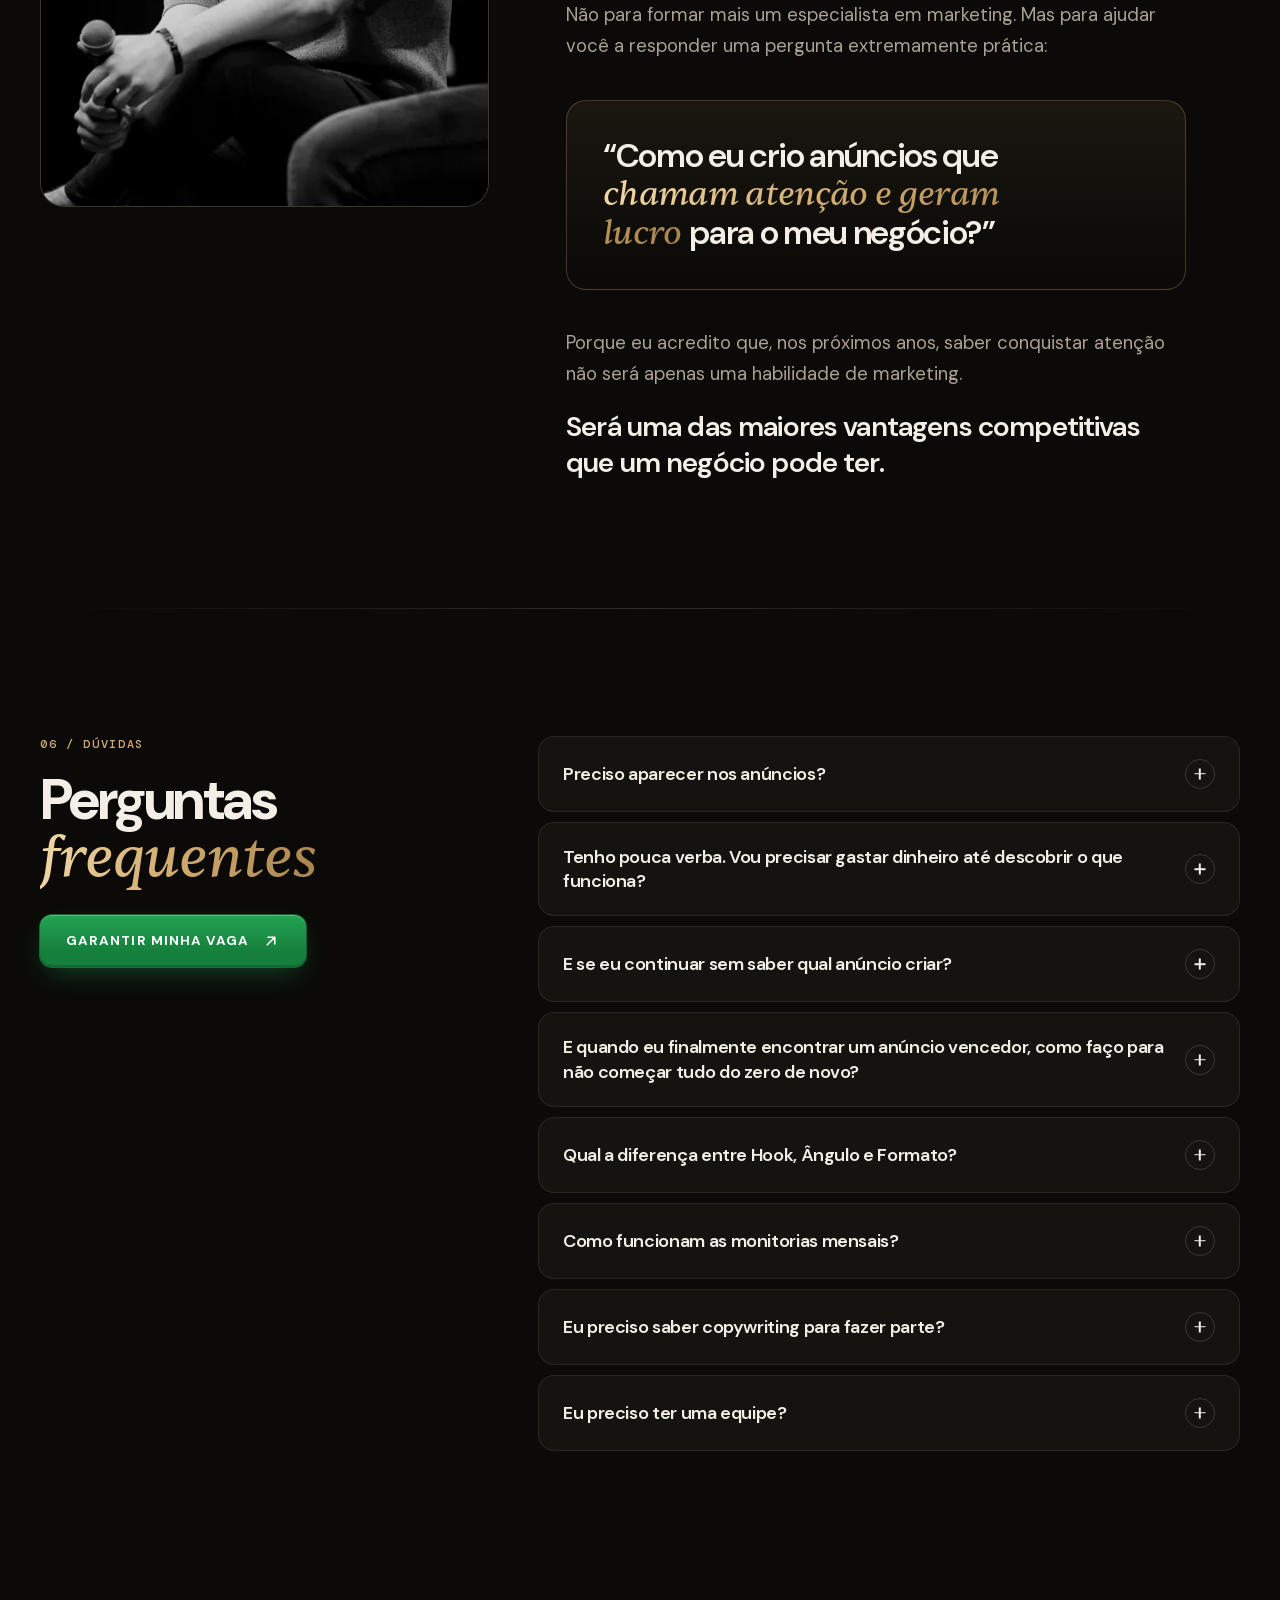
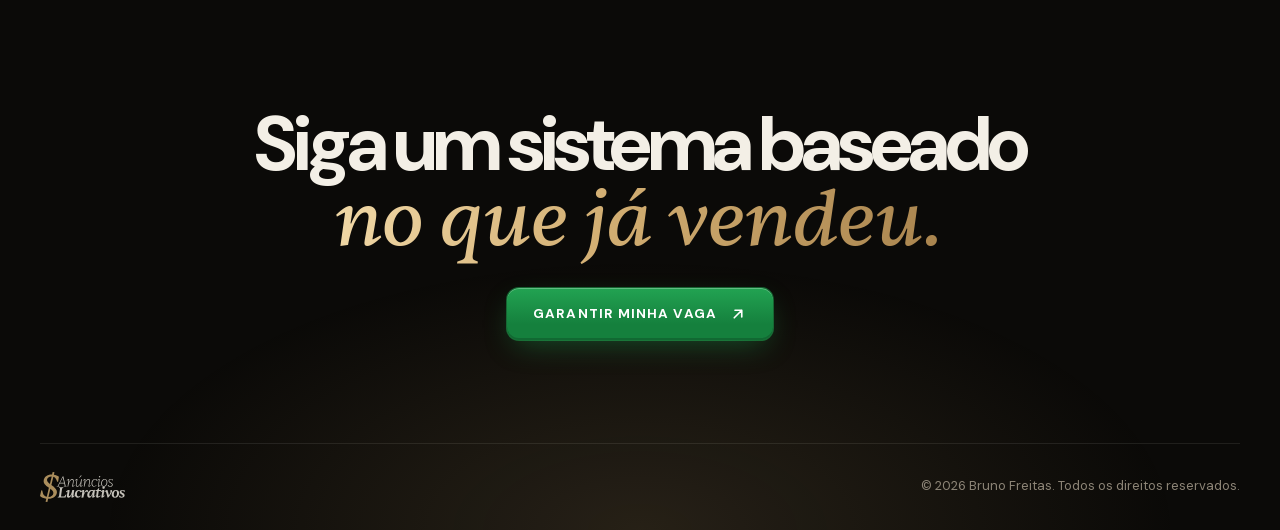
==== commit 44d5aa2a: "Galeria da /v2: fora Stanley, Finch e a foto repetida, cor unificada Pedidos do Loom do cliente. Sae" ====
--- a/v2/index.html
+++ b/v2/index.html
@@ -282,23 +282,18 @@
   <div class="wrap">
     <div class="galeria">
       <div class="g-linha">
-        <figure class="g" style="--r:0.8;--o:1" data-r><img src="/v2/assets/img/premio-01-800.webp" srcset="/v2/assets/img/premio-01-480.webp 480w, /v2/assets/img/premio-01-800.webp 800w, /v2/assets/img/premio-01-1200.webp 1200w" sizes="(max-width: 700px) 46vw, 30vw" width="1200" height="1500" alt="Bruno Freitas em evento Monster Day" loading="lazy" decoding="async"></figure>
-        <figure class="g g--cheia" style="--r:1.7778;--o:3" data-r><img src="/v2/assets/img/bast-03-800.webp" srcset="/v2/assets/img/bast-03-480.webp 480w, /v2/assets/img/bast-03-800.webp 800w, /v2/assets/img/bast-03-1200.webp 1200w" sizes="(max-width: 700px) 92vw, 44vw" width="1200" height="675" alt="Bruno Freitas com o time do G4" loading="lazy" decoding="async"></figure>
-        <figure class="g" style="--r:0.8;--o:2" data-r><img src="/v2/assets/img/bast-02-800.webp" srcset="/v2/assets/img/bast-02-480.webp 480w, /v2/assets/img/bast-02-800.webp 800w" sizes="(max-width: 700px) 46vw, 30vw" width="800" height="1000" alt="Bruno Freitas nos bastidores com equipe" loading="lazy" decoding="async"></figure>
+        <figure class="g" style="--r:0.8;--o:1" data-r><img src="/v2/assets/img/gal-premio-01-800.webp" srcset="/v2/assets/img/gal-premio-01-480.webp 480w, /v2/assets/img/gal-premio-01-800.webp 800w, /v2/assets/img/gal-premio-01-1200.webp 1200w" sizes="(max-width: 700px) 46vw, 30vw" width="1200" height="1500" alt="Bruno Freitas em evento Monster Day" loading="lazy" decoding="async"></figure>
+        <figure class="g g--cheia" style="--r:1.7778;--o:3" data-r><img src="/v2/assets/img/gal-bast-03-800.webp" srcset="/v2/assets/img/gal-bast-03-480.webp 480w, /v2/assets/img/gal-bast-03-800.webp 800w, /v2/assets/img/gal-bast-03-1200.webp 1200w" sizes="(max-width: 700px) 92vw, 44vw" width="1200" height="675" alt="Bruno Freitas com o time do G4" loading="lazy" decoding="async"></figure>
+        <figure class="g" style="--r:0.8;--o:2" data-r><img src="/v2/assets/img/gal-bast-02-800.webp" srcset="/v2/assets/img/gal-bast-02-480.webp 480w, /v2/assets/img/gal-bast-02-800.webp 800w" sizes="(max-width: 700px) 46vw, 30vw" width="800" height="1000" alt="Bruno Freitas nos bastidores com equipe" loading="lazy" decoding="async"></figure>
       </div>
       <div class="g-linha">
-        <figure class="g g--cheia" style="--r:1.7778;--o:4" data-r><img src="/v2/assets/img/palco-10-800.webp" srcset="/v2/assets/img/palco-10-480.webp 480w, /v2/assets/img/palco-10-800.webp 800w, /v2/assets/img/palco-10-1200.webp 1200w" sizes="(max-width: 700px) 92vw, 44vw" width="1200" height="675" alt="Bruno Freitas em bate-papo no palco" loading="lazy" decoding="async"></figure>
-        <figure class="g g--cheia" style="--r:0.8791;--o:7" data-r><img src="/v2/assets/img/bast-07-alta-800.webp" srcset="/v2/assets/img/bast-07-alta-480.webp 480w, /v2/assets/img/bast-07-alta-800.webp 800w" sizes="(max-width: 700px) 92vw, 44vw" width="800" height="910" alt="Bruno Freitas nos bastidores do G4" loading="lazy" decoding="async"></figure>
-        <figure class="g g--cheia" style="--r:1.7778;--o:8" data-r><img src="/v2/assets/img/workshop-01-800.webp" srcset="/v2/assets/img/workshop-01-480.webp 480w, /v2/assets/img/workshop-01-800.webp 800w" sizes="(max-width: 700px) 92vw, 44vw" width="800" height="450" alt="Workshop com empresários" loading="lazy" decoding="async"></figure>
+        <figure class="g g--cheia" style="--r:1.7778;--o:4" data-r><img src="/v2/assets/img/gal-palco-10-800.webp" srcset="/v2/assets/img/gal-palco-10-480.webp 480w, /v2/assets/img/gal-palco-10-800.webp 800w, /v2/assets/img/gal-palco-10-1200.webp 1200w" sizes="(max-width: 700px) 92vw, 44vw" width="1200" height="675" alt="Bruno Freitas em bate-papo no palco" loading="lazy" decoding="async"></figure>
+        <figure class="g g--cheia" style="--r:0.8791;--o:7" data-r><img src="/v2/assets/img/gal-bast-07-alta-800.webp" srcset="/v2/assets/img/gal-bast-07-alta-480.webp 480w, /v2/assets/img/gal-bast-07-alta-800.webp 800w" sizes="(max-width: 700px) 92vw, 44vw" width="800" height="910" alt="Bruno Freitas nos bastidores do G4" loading="lazy" decoding="async"></figure>
+        <figure class="g" style="--r:0.8;--o:5" data-r><img src="/v2/assets/img/gal-palco-03-800.webp" srcset="/v2/assets/img/gal-palco-03-480.webp 480w, /v2/assets/img/gal-palco-03-800.webp 800w, /v2/assets/img/gal-palco-03-1200.webp 1200w" sizes="(max-width: 700px) 46vw, 30vw" width="1200" height="1500" alt="Bruno Freitas no palco" loading="lazy" decoding="async"></figure>
       </div>
       <div class="g-linha">
-        <figure class="g" style="--r:0.8;--o:5" data-r><img src="/v2/assets/img/palco-03-800.webp" srcset="/v2/assets/img/palco-03-480.webp 480w, /v2/assets/img/palco-03-800.webp 800w, /v2/assets/img/palco-03-1200.webp 1200w" sizes="(max-width: 700px) 46vw, 30vw" width="1200" height="1500" alt="Bruno Freitas no palco" loading="lazy" decoding="async"></figure>
-        <figure class="g g--cheia" style="--r:1.7778;--o:9" data-r><img src="/v2/assets/img/premio-03-800.webp" srcset="/v2/assets/img/premio-03-480.webp 480w, /v2/assets/img/premio-03-800.webp 800w" sizes="(max-width: 700px) 92vw, 44vw" width="800" height="450" alt="Bruno Freitas recebendo reconhecimento" loading="lazy" decoding="async"></figure>
-        <figure class="g" style="--r:0.8;--o:6" data-r><img src="/v2/assets/img/bast-01-800.webp" srcset="/v2/assets/img/bast-01-480.webp 480w, /v2/assets/img/bast-01-800.webp 800w" sizes="(max-width: 700px) 46vw, 30vw" width="800" height="1000" alt="Bruno Freitas nos bastidores" loading="lazy" decoding="async"></figure>
-      </div>
-      <div class="g-linha">
-        <figure class="g g--cheia" style="--r:1.7778;--o:10" data-r><img src="/v2/assets/img/bast-04-800.webp" srcset="/v2/assets/img/bast-04-480.webp 480w, /v2/assets/img/bast-04-800.webp 800w, /v2/assets/img/bast-04-1200.webp 1200w" sizes="(max-width: 700px) 92vw, 44vw" width="1200" height="675" alt="Gravação de anúncio em escritório" loading="lazy" decoding="async"></figure>
-        <figure class="g g--cheia" style="--r:1.7778;--o:11" data-r><img src="/v2/assets/img/bast-05-800.webp" srcset="/v2/assets/img/bast-05-480.webp 480w, /v2/assets/img/bast-05-800.webp 800w, /v2/assets/img/bast-05-1200.webp 1200w" sizes="(max-width: 700px) 92vw, 44vw" width="1200" height="675" alt="Reunião online de alinhamento de gravações" loading="lazy" decoding="async"></figure>
+        <figure class="g g--cheia" style="--r:1.7778;--o:8" data-r><img src="/v2/assets/img/gal-workshop-01-800.webp" srcset="/v2/assets/img/gal-workshop-01-480.webp 480w, /v2/assets/img/gal-workshop-01-800.webp 800w" sizes="(max-width: 700px) 92vw, 44vw" width="800" height="450" alt="Workshop com empresários" loading="lazy" decoding="async"></figure>
+        <figure class="g" style="--r:0.8;--o:6" data-r><img src="/v2/assets/img/gal-bast-01-800.webp" srcset="/v2/assets/img/gal-bast-01-480.webp 480w, /v2/assets/img/gal-bast-01-800.webp 800w" sizes="(max-width: 700px) 46vw, 30vw" width="800" height="1000" alt="Bruno Freitas nos bastidores" loading="lazy" decoding="async"></figure>
       </div>
     </div>
   </div>
--- a/v2/css/style.css
+++ b/v2/css/style.css
@@ -280,10 +280,11 @@
 .galeria{display:grid;gap:14px}
 .g-linha{display:flex;align-items:flex-start;gap:14px}
 .g{flex:var(--r) 1 0;min-width:0;aspect-ratio:var(--r);border-radius:16px;overflow:hidden;border:1px solid var(--linha);background:var(--painel)}
-.g img{width:100%;height:100%;object-fit:cover;filter:grayscale(.35) contrast(1.04);transition:filter .6s,transform 1.2s var(--e-out)}
+/* a cor já vem tratada no arquivo (mesmo tom quente e grão em todas) */
+.g img{width:100%;height:100%;object-fit:cover;transition:transform 1.2s var(--e-out)}
 .g-faixas{display:none}
 @keyframes desliza{to{transform:translateX(calc(-50% - 5px))}}
-.g:hover img{filter:none;transform:scale(1.04)}
+.g:hover img{transform:scale(1.04)}
 
 /* ── 7. Oferta ──────────────────────────────────────────── */
 .oferta__painel{position:relative;overflow:hidden;display:grid;grid-template-columns:1.15fr .85fr;gap:clamp(28px,4vw,64px);align-items:center;
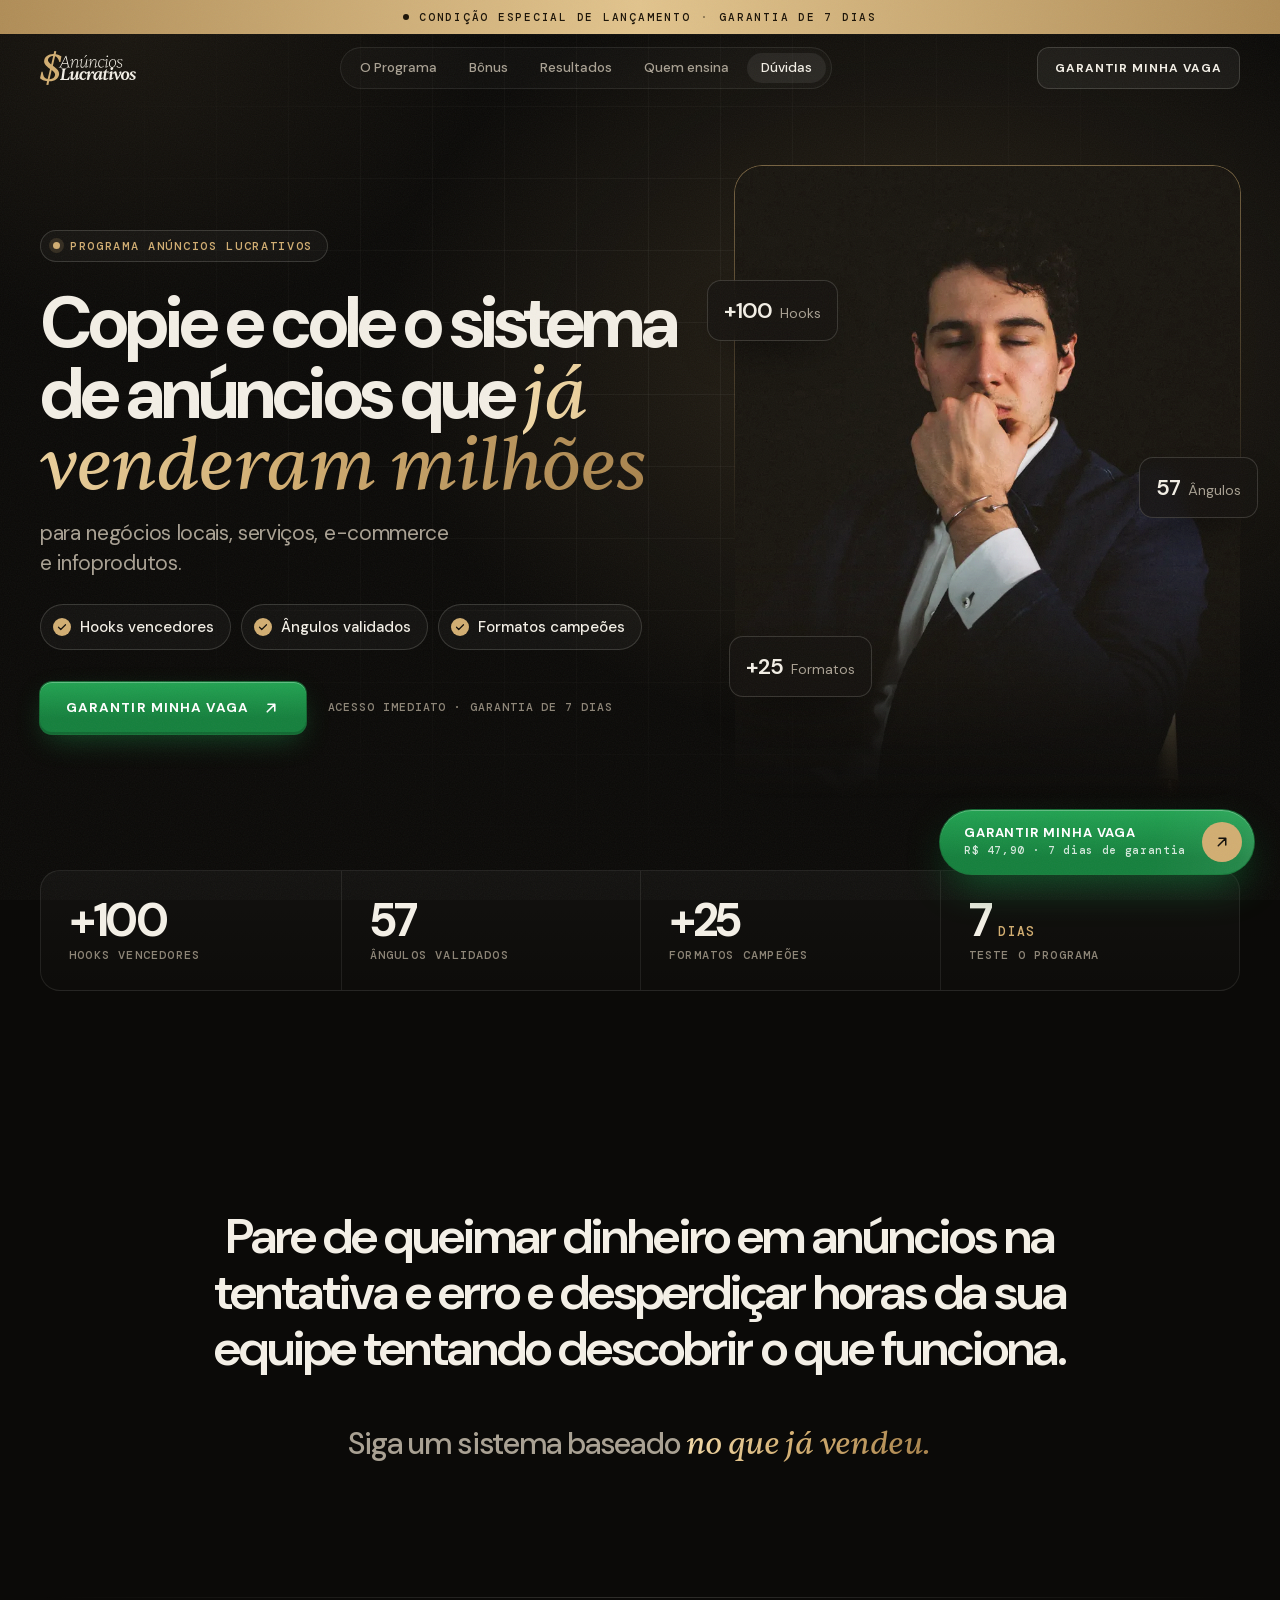
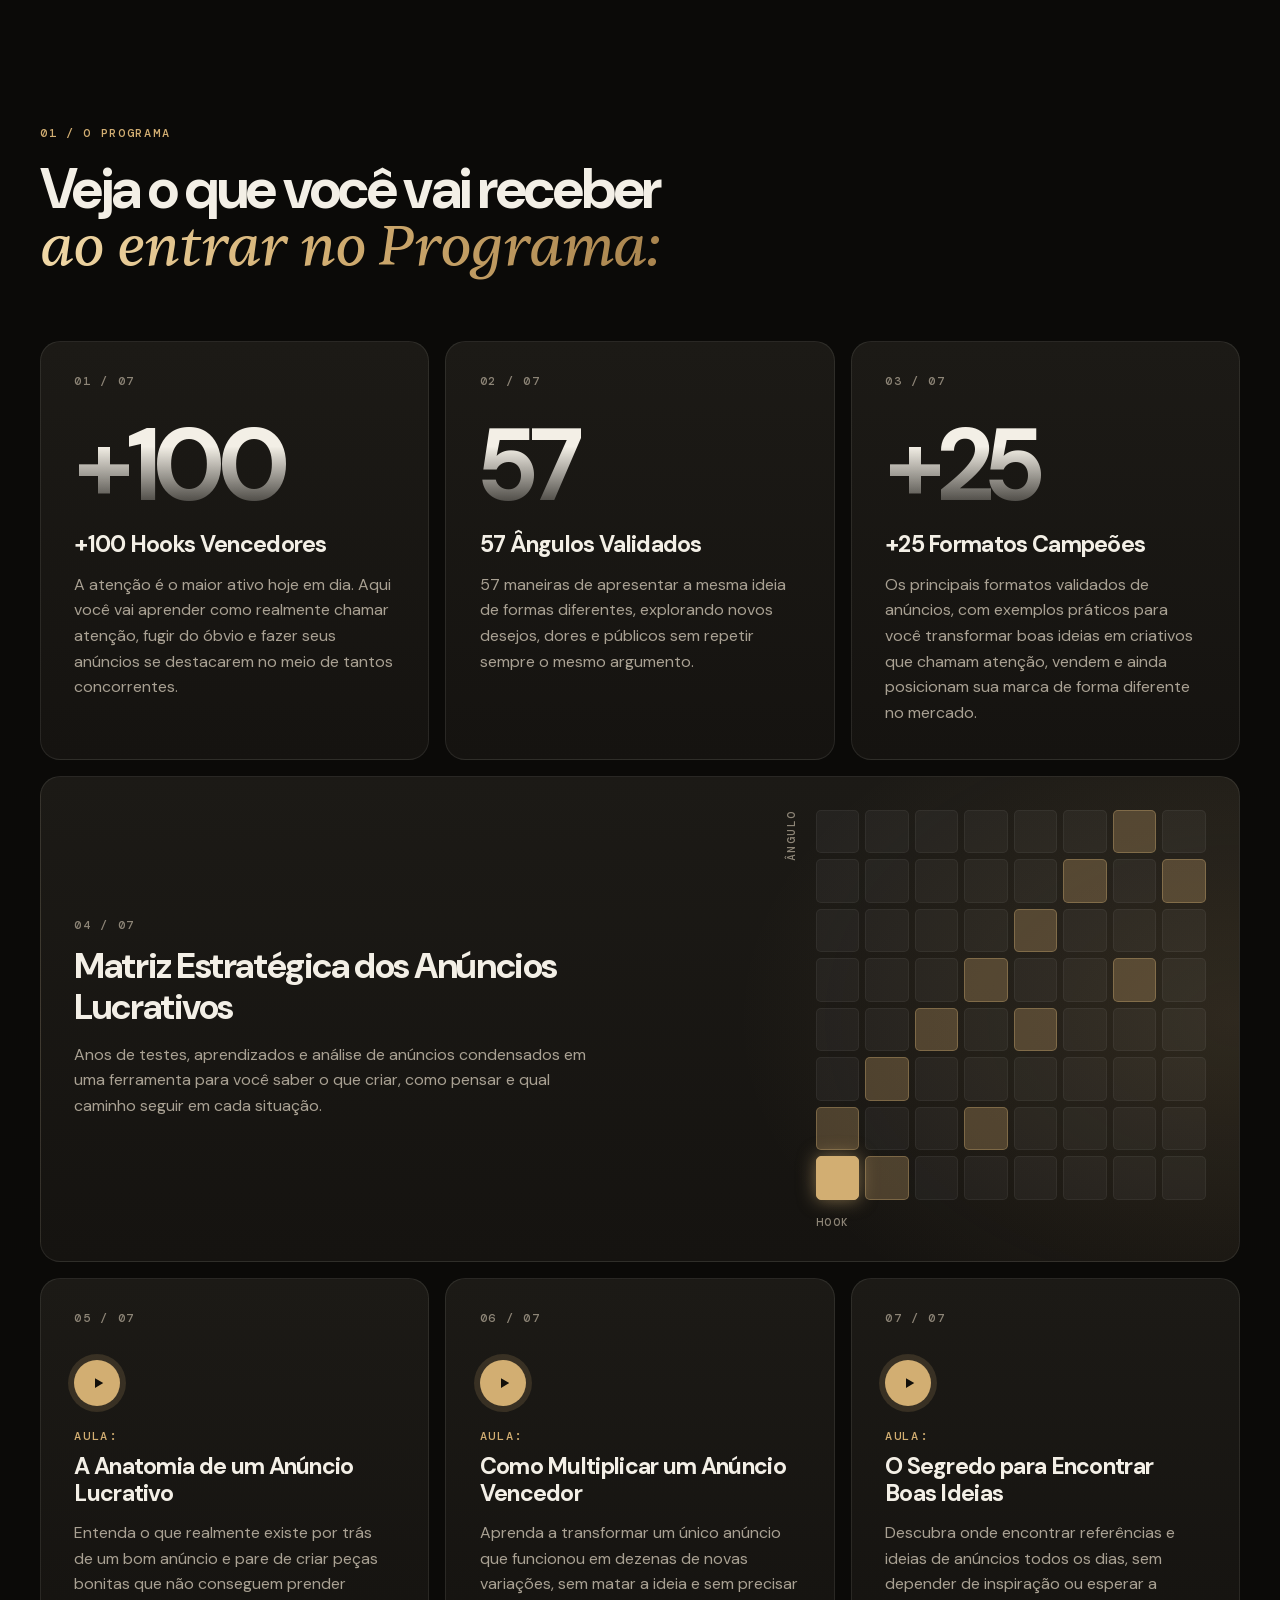
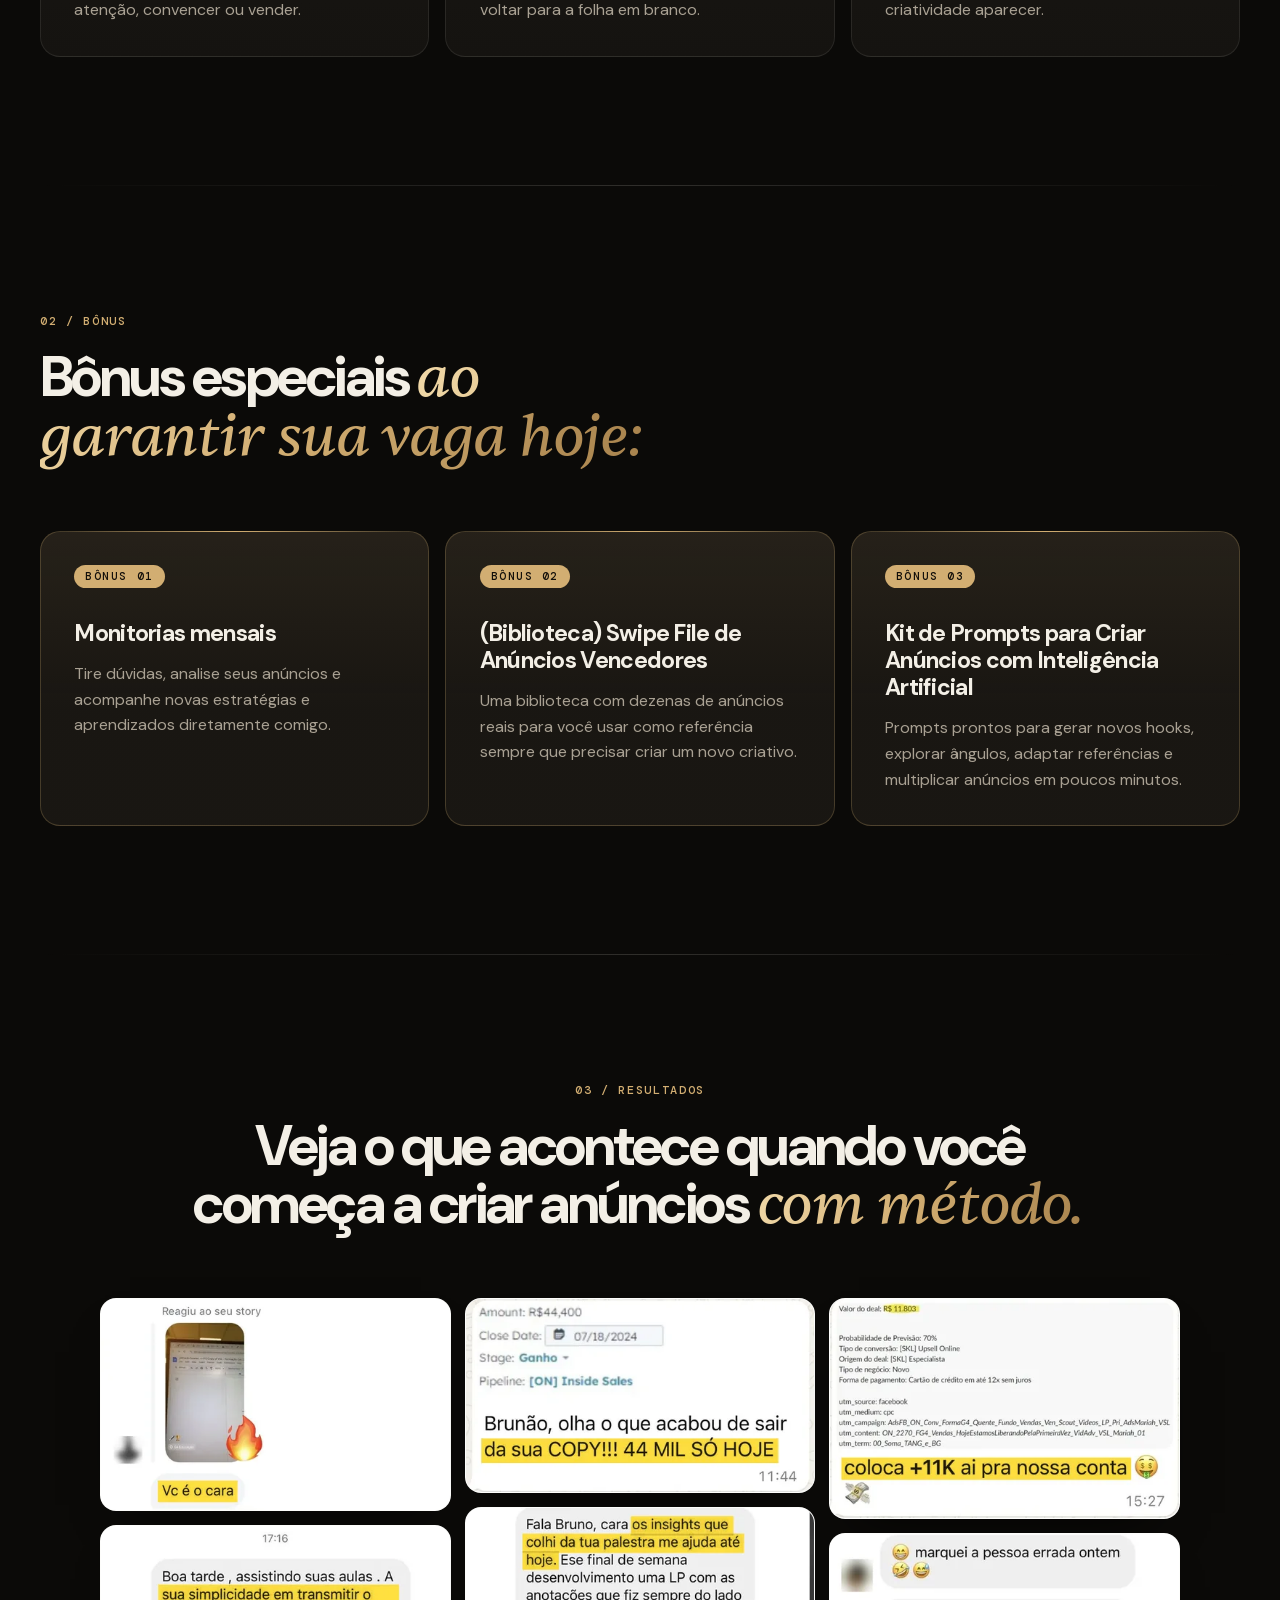
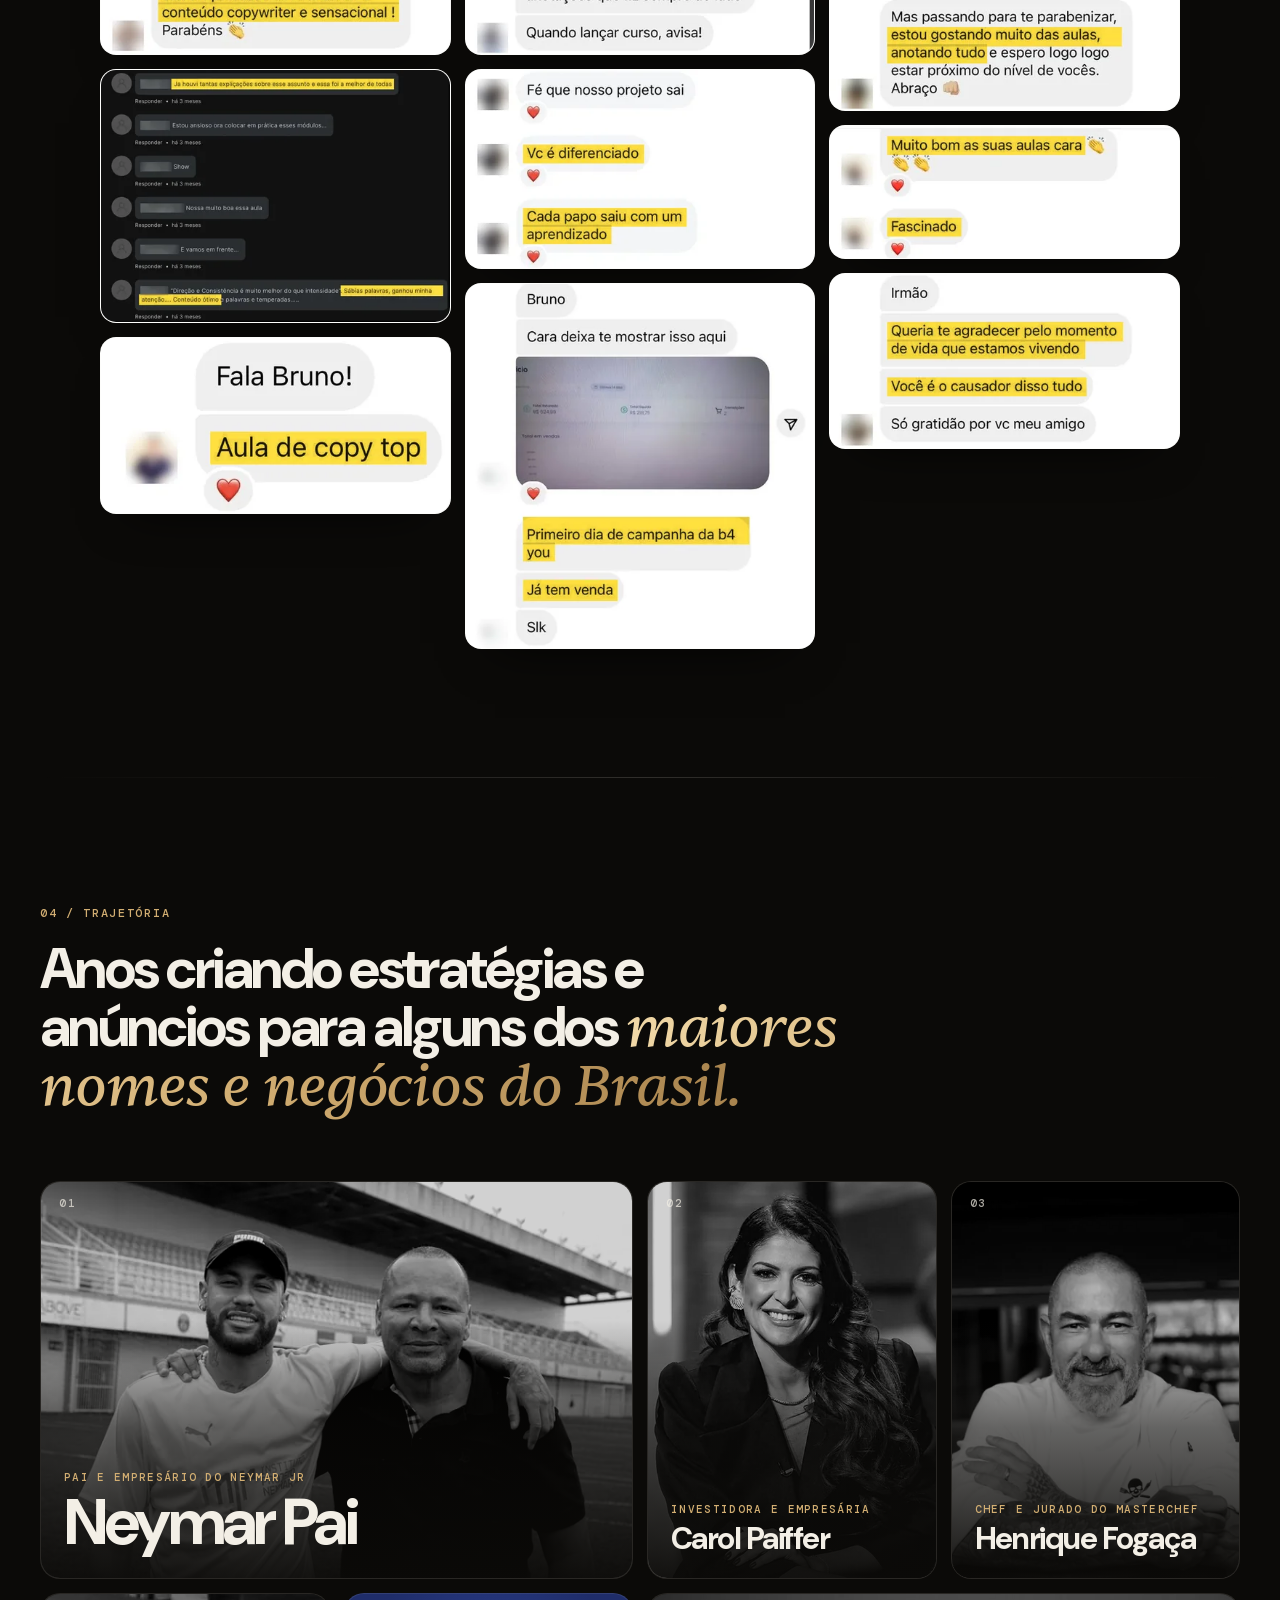
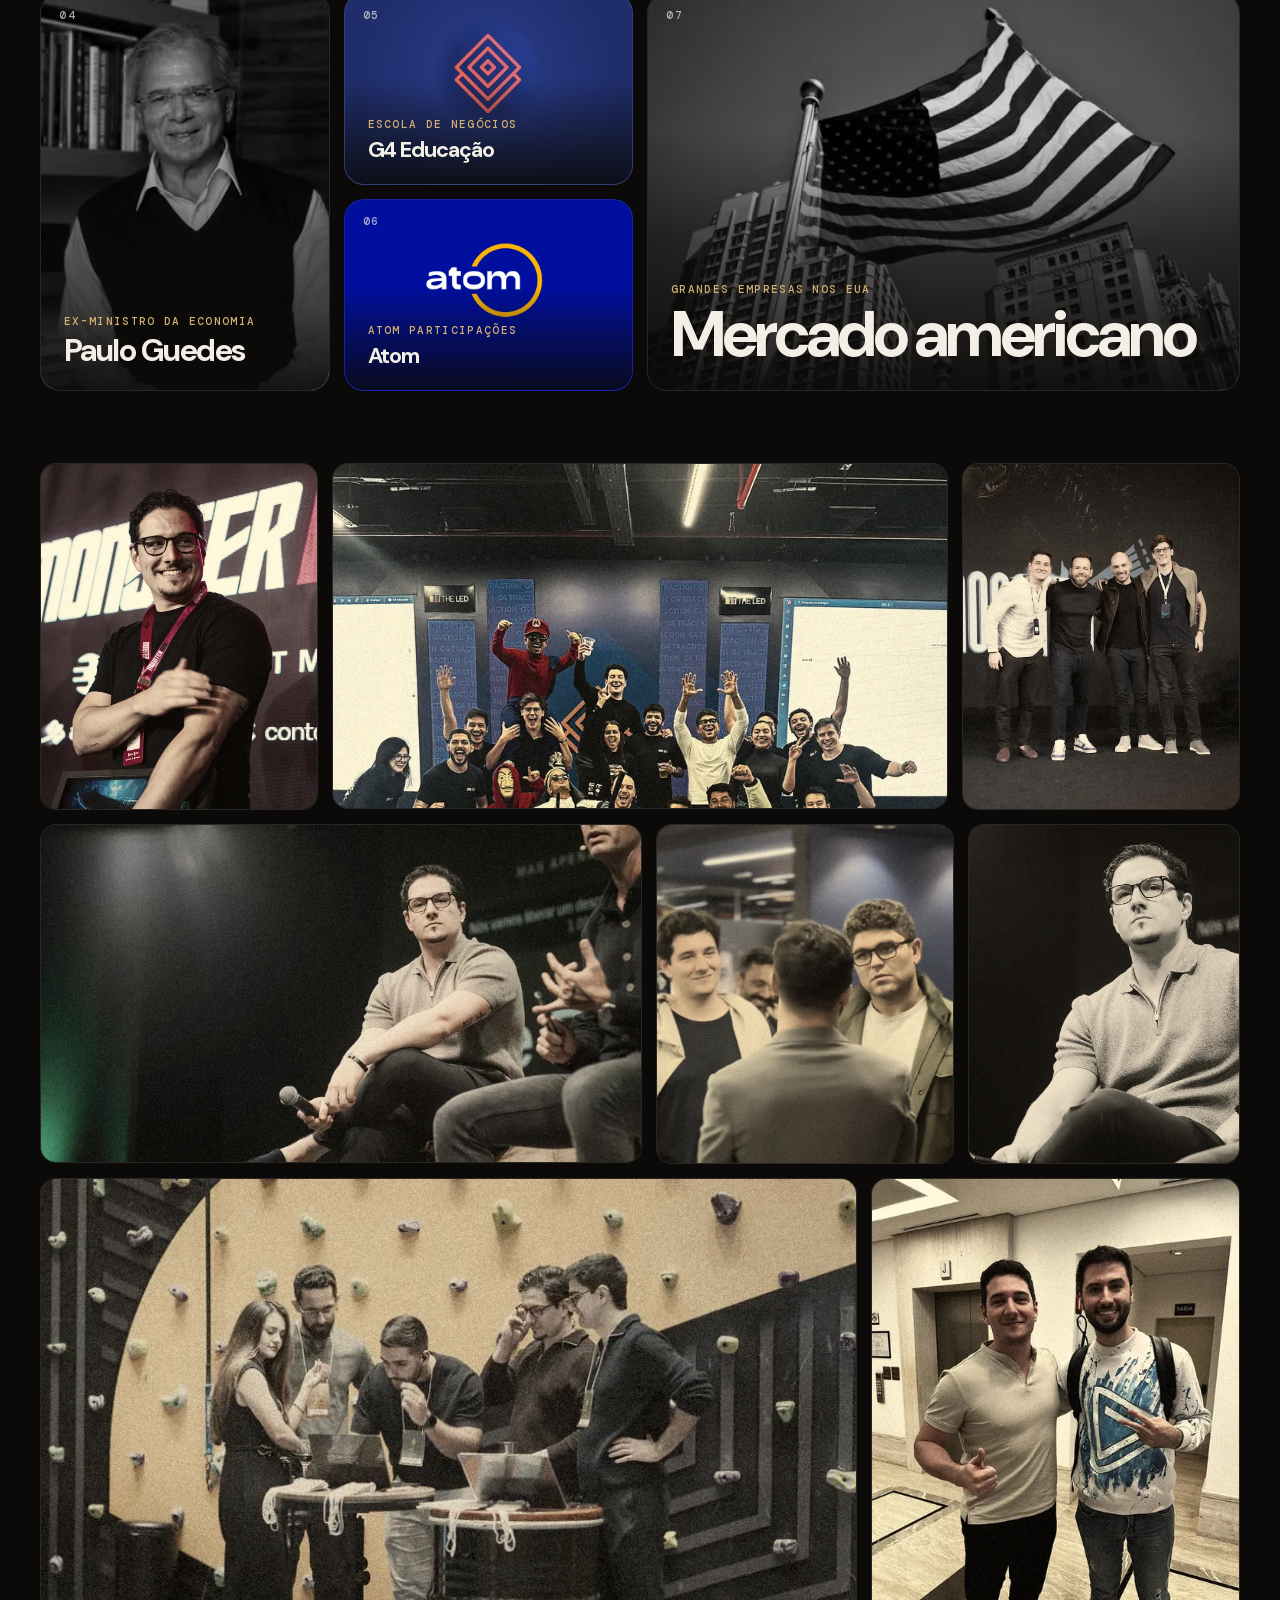
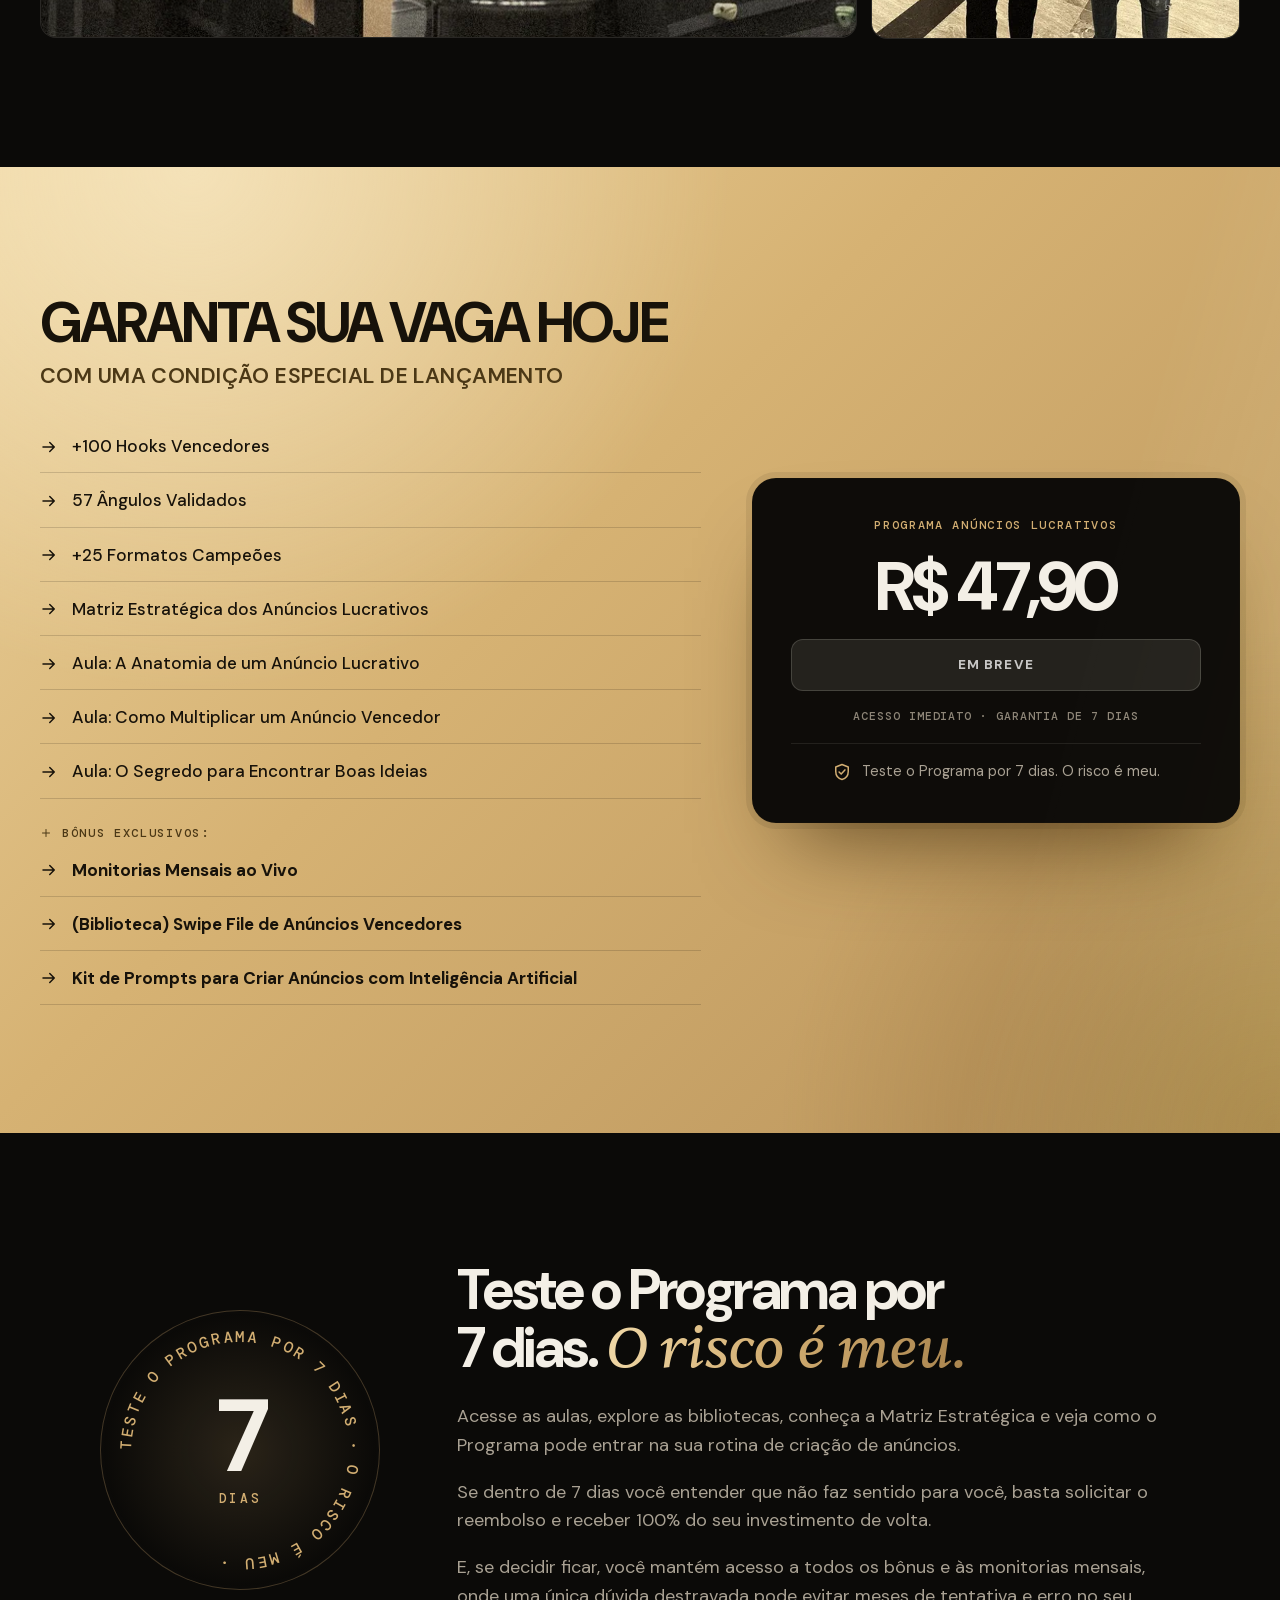
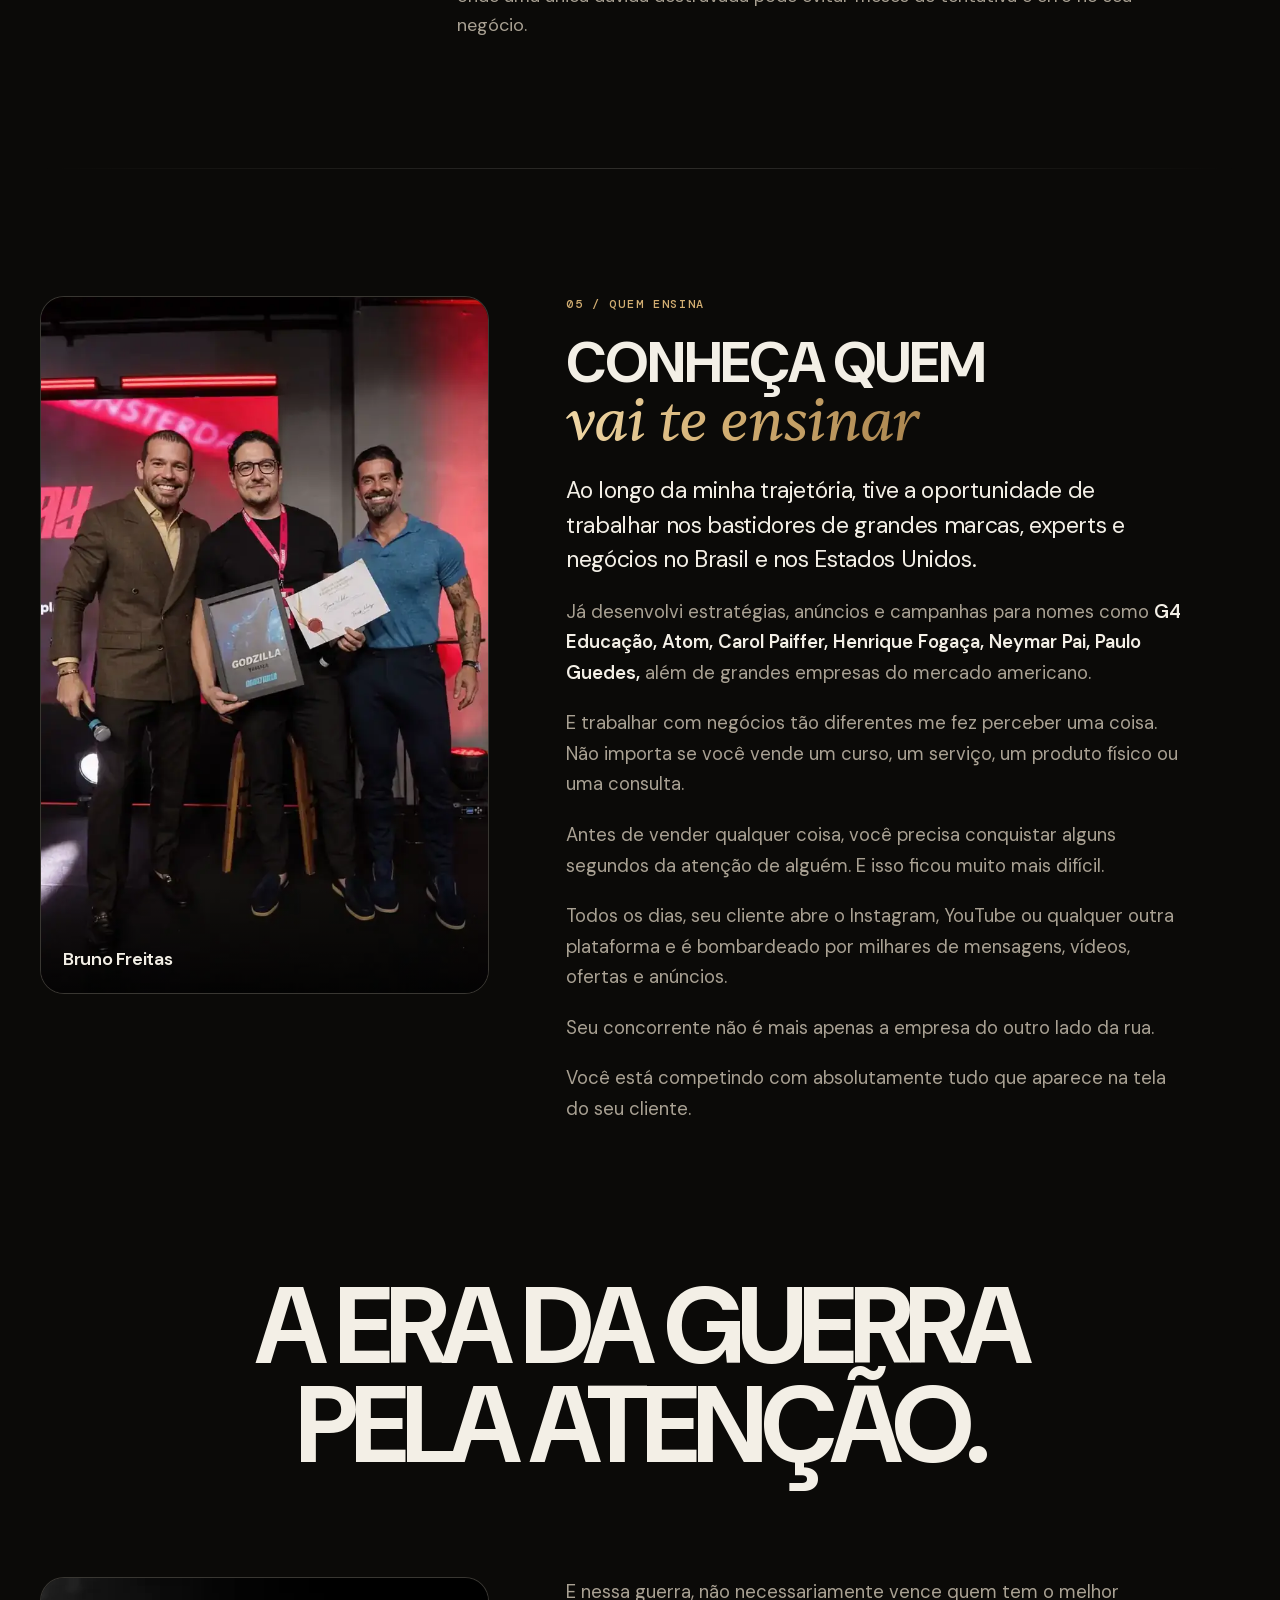
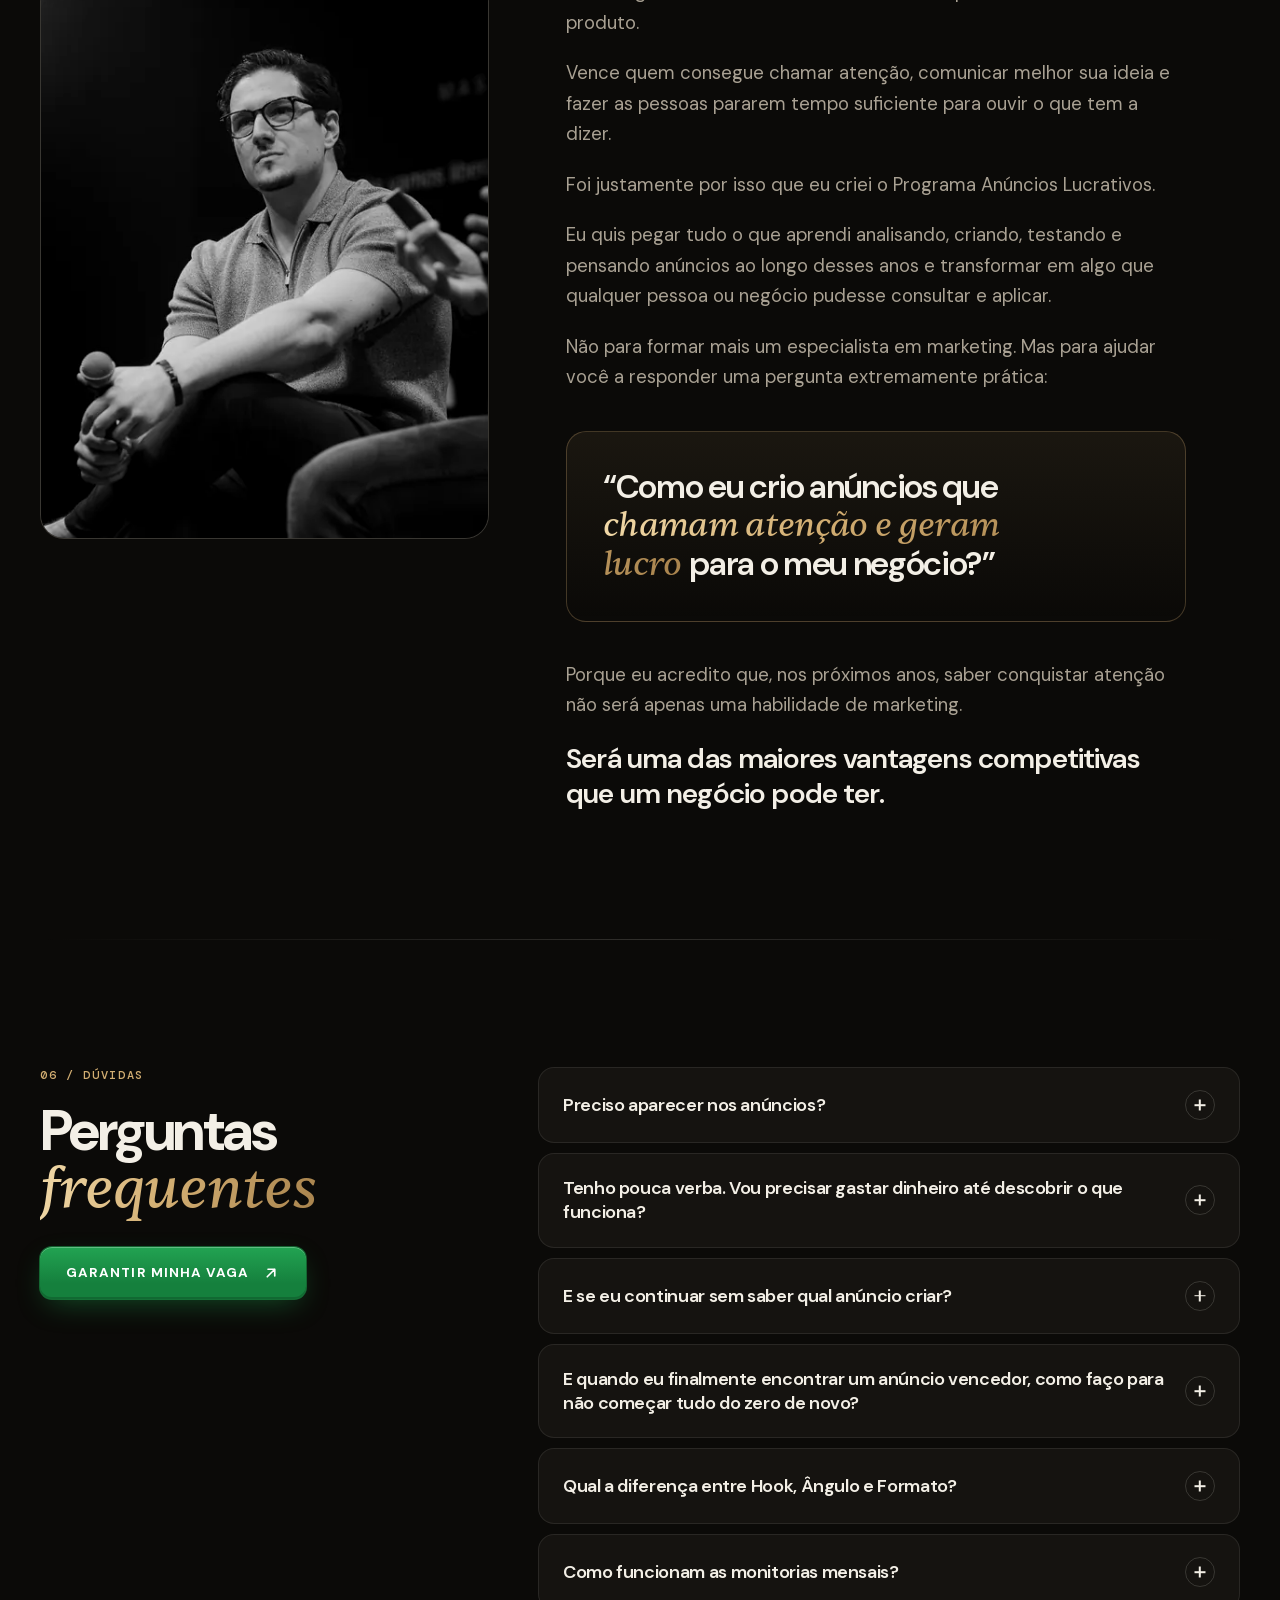
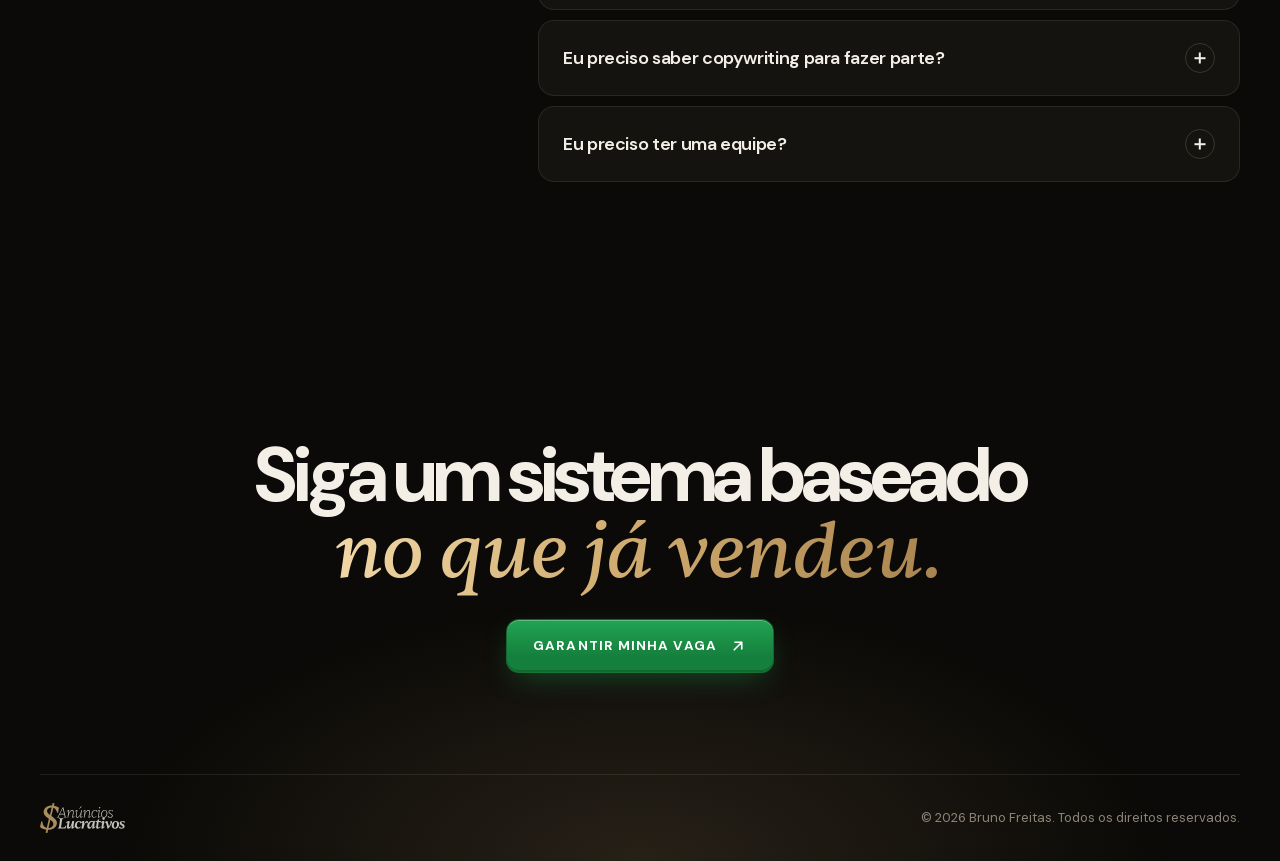
==== commit b42da864: "Painel de depoimentos da /v2 fica parado Pedido do cliente no Loom: os depoimentos como "imagem fixa" ====
--- a/v2/index.html
+++ b/v2/index.html
@@ -17,10 +17,10 @@
 <link rel="preload" as="image" href="/v2/assets/img/bruno-retrato-02-800.webp"
       imagesrcset="/v2/assets/img/bruno-retrato-02-480.webp 480w, /v2/assets/img/bruno-retrato-02-800.webp 800w, /v2/assets/img/bruno-retrato-02-1200.webp 1200w"
       imagesizes="(max-width: 900px) 92vw, 46vw" fetchpriority="high">
-<link rel="stylesheet" href="/v2/css/style.css?v=1">
+<link rel="stylesheet" href="/v2/css/style.css?v=2">
 <script>document.documentElement.classList.add('js')</script>
 <script src="/js/config.js?v=1" defer></script>
-<script src="/v2/js/main.js?v=1" defer></script>
+<script src="/v2/js/main.js?v=2" defer></script>
 </head>
 <body>
 
@@ -212,20 +212,20 @@
       <h2 class="titulo" id="res-titulo">Veja o que acontece quando você começa a criar anúncios <em>com método.</em></h2>
     </header>
 
-    <!-- A lista é a fonte; o JS distribui em colunas que rolam sozinhas. Sem JS, vira grade. -->
+    <!-- Painel parado: cada print já vem recortado só no depoimento, com nome e foto borrados. -->
     <div class="mural" data-mural>
-      <figure><img src="/v2/assets/img/dep-01-800.webp" srcset="/v2/assets/img/dep-01-480.webp 480w, /v2/assets/img/dep-01-800.webp 800w, /v2/assets/img/dep-01-1080.webp 1080w" sizes="(max-width: 700px) 46vw, (max-width: 1024px) 31vw, 400px" width="1080" height="654" alt="Depoimento de aluno" loading="lazy" decoding="async"></figure>
-      <figure><img src="/v2/assets/img/dep-02-555.webp" srcset="/v2/assets/img/dep-02-480.webp 480w, /v2/assets/img/dep-02-555.webp 555w" sizes="(max-width: 700px) 46vw, (max-width: 1024px) 31vw, 400px" width="555" height="203" alt="Depoimento de aluno" loading="lazy" decoding="async"></figure>
-      <figure><img src="/v2/assets/img/dep-03-800.webp" srcset="/v2/assets/img/dep-03-480.webp 480w, /v2/assets/img/dep-03-800.webp 800w, /v2/assets/img/dep-03-1047.webp 1047w" sizes="(max-width: 700px) 46vw, (max-width: 1024px) 31vw, 400px" width="1047" height="756" alt="Depoimento de aluno" loading="lazy" decoding="async"></figure>
-      <figure><img src="/v2/assets/img/dep-04-620.webp" srcset="/v2/assets/img/dep-04-480.webp 480w, /v2/assets/img/dep-04-620.webp 620w" sizes="(max-width: 700px) 46vw, (max-width: 1024px) 31vw, 400px" width="620" height="310" alt="Depoimento de aluno" loading="lazy" decoding="async"></figure>
-      <figure><img src="/v2/assets/img/dep-07-800.webp" srcset="/v2/assets/img/dep-07-480.webp 480w, /v2/assets/img/dep-07-800.webp 800w, /v2/assets/img/dep-07-820.webp 820w" sizes="(max-width: 700px) 46vw, (max-width: 1024px) 31vw, 400px" width="820" height="454" alt="Depoimento de aluno" loading="lazy" decoding="async"></figure>
-      <figure><img src="/v2/assets/img/dep-05-562.webp" srcset="/v2/assets/img/dep-05-480.webp 480w, /v2/assets/img/dep-05-562.webp 562w" sizes="(max-width: 700px) 46vw, (max-width: 1024px) 31vw, 400px" width="562" height="234" alt="Depoimento de aluno" loading="lazy" decoding="async"></figure>
-      <figure><img src="/v2/assets/img/dep-06-555.webp" srcset="/v2/assets/img/dep-06-480.webp 480w, /v2/assets/img/dep-06-555.webp 555w" sizes="(max-width: 700px) 46vw, (max-width: 1024px) 31vw, 400px" width="555" height="316" alt="Depoimento de aluno" loading="lazy" decoding="async"></figure>
-      <figure><img src="/v2/assets/img/dep-08-555.webp" srcset="/v2/assets/img/dep-08-480.webp 480w, /v2/assets/img/dep-08-555.webp 555w" sizes="(max-width: 700px) 46vw, (max-width: 1024px) 31vw, 400px" width="555" height="580" alt="Depoimento de aluno" loading="lazy" decoding="async"></figure>
-      <figure><img src="/v2/assets/img/dep-11-800.webp" srcset="/v2/assets/img/dep-11-480.webp 480w, /v2/assets/img/dep-11-800.webp 800w, /v2/assets/img/dep-11-802.webp 802w" sizes="(max-width: 700px) 46vw, (max-width: 1024px) 31vw, 400px" width="802" height="504" alt="Depoimento de aluno" loading="lazy" decoding="async"></figure>
-      <figure><img src="/v2/assets/img/dep-09-555.webp" srcset="/v2/assets/img/dep-09-480.webp 480w, /v2/assets/img/dep-09-555.webp 555w" sizes="(max-width: 700px) 46vw, (max-width: 1024px) 31vw, 400px" width="555" height="280" alt="Depoimento de aluno" loading="lazy" decoding="async"></figure>
-      <figure><img src="/v2/assets/img/dep-10-555.webp" srcset="/v2/assets/img/dep-10-480.webp 480w, /v2/assets/img/dep-10-555.webp 555w" sizes="(max-width: 700px) 46vw, (max-width: 1024px) 31vw, 400px" width="555" height="210" alt="Depoimento de aluno" loading="lazy" decoding="async"></figure>
-      <figure><img src="/v2/assets/img/dep-12-555.webp" srcset="/v2/assets/img/dep-12-480.webp 480w, /v2/assets/img/dep-12-555.webp 555w" sizes="(max-width: 700px) 46vw, (max-width: 1024px) 31vw, 400px" width="555" height="276" alt="Depoimento de aluno" loading="lazy" decoding="async"></figure>
+      <figure data-r><img src="/v2/assets/img/dep-01-800.webp" srcset="/v2/assets/img/dep-01-480.webp 480w, /v2/assets/img/dep-01-800.webp 800w, /v2/assets/img/dep-01-1080.webp 1080w" sizes="(max-width: 700px) 46vw, (max-width: 1024px) 31vw, 400px" width="1080" height="654" alt="Depoimento de aluno" loading="lazy" decoding="async"></figure>
+      <figure data-r><img src="/v2/assets/img/dep-02-555.webp" srcset="/v2/assets/img/dep-02-480.webp 480w, /v2/assets/img/dep-02-555.webp 555w" sizes="(max-width: 700px) 46vw, (max-width: 1024px) 31vw, 400px" width="555" height="203" alt="Depoimento de aluno" loading="lazy" decoding="async"></figure>
+      <figure data-r><img src="/v2/assets/img/dep-03-800.webp" srcset="/v2/assets/img/dep-03-480.webp 480w, /v2/assets/img/dep-03-800.webp 800w, /v2/assets/img/dep-03-1047.webp 1047w" sizes="(max-width: 700px) 46vw, (max-width: 1024px) 31vw, 400px" width="1047" height="756" alt="Depoimento de aluno" loading="lazy" decoding="async"></figure>
+      <figure data-r><img src="/v2/assets/img/dep-04-620.webp" srcset="/v2/assets/img/dep-04-480.webp 480w, /v2/assets/img/dep-04-620.webp 620w" sizes="(max-width: 700px) 46vw, (max-width: 1024px) 31vw, 400px" width="620" height="310" alt="Depoimento de aluno" loading="lazy" decoding="async"></figure>
+      <figure data-r><img src="/v2/assets/img/dep-07-800.webp" srcset="/v2/assets/img/dep-07-480.webp 480w, /v2/assets/img/dep-07-800.webp 800w, /v2/assets/img/dep-07-820.webp 820w" sizes="(max-width: 700px) 46vw, (max-width: 1024px) 31vw, 400px" width="820" height="454" alt="Depoimento de aluno" loading="lazy" decoding="async"></figure>
+      <figure data-r><img src="/v2/assets/img/dep-05-562.webp" srcset="/v2/assets/img/dep-05-480.webp 480w, /v2/assets/img/dep-05-562.webp 562w" sizes="(max-width: 700px) 46vw, (max-width: 1024px) 31vw, 400px" width="562" height="234" alt="Depoimento de aluno" loading="lazy" decoding="async"></figure>
+      <figure data-r><img src="/v2/assets/img/dep-06-555.webp" srcset="/v2/assets/img/dep-06-480.webp 480w, /v2/assets/img/dep-06-555.webp 555w" sizes="(max-width: 700px) 46vw, (max-width: 1024px) 31vw, 400px" width="555" height="316" alt="Depoimento de aluno" loading="lazy" decoding="async"></figure>
+      <figure data-r><img src="/v2/assets/img/dep-08-555.webp" srcset="/v2/assets/img/dep-08-480.webp 480w, /v2/assets/img/dep-08-555.webp 555w" sizes="(max-width: 700px) 46vw, (max-width: 1024px) 31vw, 400px" width="555" height="580" alt="Depoimento de aluno" loading="lazy" decoding="async"></figure>
+      <figure data-r><img src="/v2/assets/img/dep-11-800.webp" srcset="/v2/assets/img/dep-11-480.webp 480w, /v2/assets/img/dep-11-800.webp 800w, /v2/assets/img/dep-11-802.webp 802w" sizes="(max-width: 700px) 46vw, (max-width: 1024px) 31vw, 400px" width="802" height="504" alt="Depoimento de aluno" loading="lazy" decoding="async"></figure>
+      <figure data-r><img src="/v2/assets/img/dep-09-555.webp" srcset="/v2/assets/img/dep-09-480.webp 480w, /v2/assets/img/dep-09-555.webp 555w" sizes="(max-width: 700px) 46vw, (max-width: 1024px) 31vw, 400px" width="555" height="280" alt="Depoimento de aluno" loading="lazy" decoding="async"></figure>
+      <figure data-r><img src="/v2/assets/img/dep-10-555.webp" srcset="/v2/assets/img/dep-10-480.webp 480w, /v2/assets/img/dep-10-555.webp 555w" sizes="(max-width: 700px) 46vw, (max-width: 1024px) 31vw, 400px" width="555" height="210" alt="Depoimento de aluno" loading="lazy" decoding="async"></figure>
+      <figure data-r><img src="/v2/assets/img/dep-12-555.webp" srcset="/v2/assets/img/dep-12-480.webp 480w, /v2/assets/img/dep-12-555.webp 555w" sizes="(max-width: 700px) 46vw, (max-width: 1024px) 31vw, 400px" width="555" height="276" alt="Depoimento de aluno" loading="lazy" decoding="async"></figure>
     </div>
   </div>
 </section>
--- a/v2/css/style.css
+++ b/v2/css/style.css
@@ -233,17 +233,11 @@
 .bonus__card p{color:var(--suave);font-size:16px}
 
 /* ── 5. Mural de resultados ─────────────────────────────── */
-.mural{display:grid;grid-template-columns:repeat(3,1fr);gap:14px;align-items:start;max-width:1080px;margin-inline:auto}
-.mural figure{border-radius:16px;overflow:hidden;background:#fff;border:1px solid var(--linha-2);box-shadow:0 24px 50px -30px rgba(0,0,0,.9)}
+/* painel de depoimentos parado: cada card é um recorte já editado
+   (nome e foto borrados, trecho em destaque), em colunas que se encaixam */
+.mural{columns:3;column-gap:14px;max-width:1080px;margin-inline:auto}
+.mural figure{break-inside:avoid;margin:0 0 14px;border-radius:16px;overflow:hidden;background:#fff;border:1px solid var(--linha-2);box-shadow:0 24px 50px -30px rgba(0,0,0,.9)}
 .mural img{width:100%}
-.mural.is-colunas{display:flex;gap:14px;height:min(620px,80vh);overflow:hidden;
-  -webkit-mask-image:linear-gradient(180deg,transparent,#000 12%,#000 88%,transparent);
-          mask-image:linear-gradient(180deg,transparent,#000 12%,#000 88%,transparent)}
-.mural__col{flex:1;min-width:0}
-.mural__trilho{display:flex;flex-direction:column;gap:14px;animation:sobe var(--dur,60s) linear infinite}
-.mural__col:nth-child(even) .mural__trilho{animation-direction:reverse}
-.mural:hover .mural__trilho{animation-play-state:paused}
-@keyframes sobe{to{transform:translateY(calc(-50% - 7px))}}
 
 /* ── 6. Trajetória ──────────────────────────────────────── */
 /* mural dos nomes: foto grande, nome grande — tem que dar para reconhecer de longe */
@@ -520,10 +514,8 @@
   .bento .card--num:nth-child(3),.bento .card--aula:last-child{grid-column:auto}
   .card .card__grande{font-size:68px;margin:10px 0 2px}
   .matriz__grade{gap:4px}
-  .mural{grid-template-columns:repeat(2,1fr)}
-  .mural.is-colunas{height:500px;gap:10px}
-  .mural__trilho{gap:10px}
-  .mural figure{border-radius:12px}
+  .mural{columns:2;column-gap:10px}
+  .mural figure{margin-bottom:10px;border-radius:12px}
   .nomes{gap:10px}
   /* no telefone o mosaico dá lugar a duas faixas que andam sozinhas (main.js) */
   .js .galeria{display:none}
